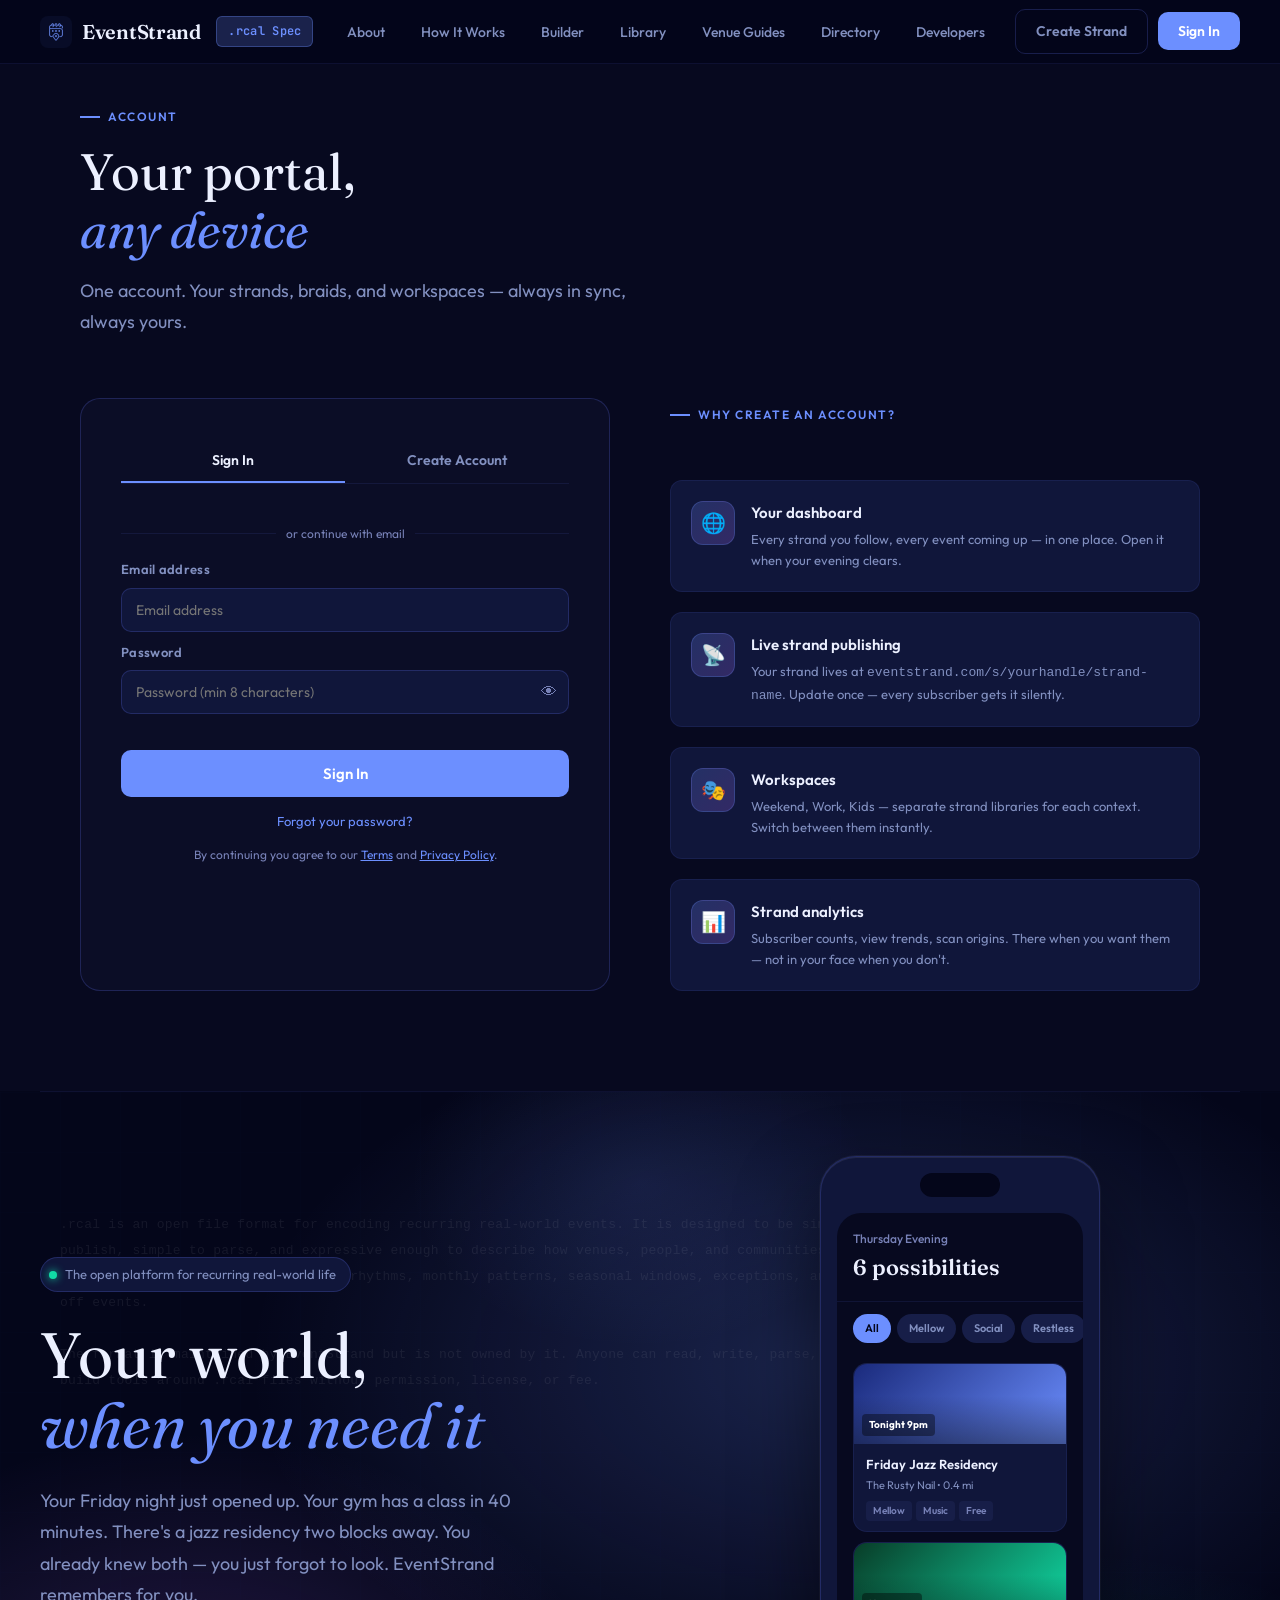
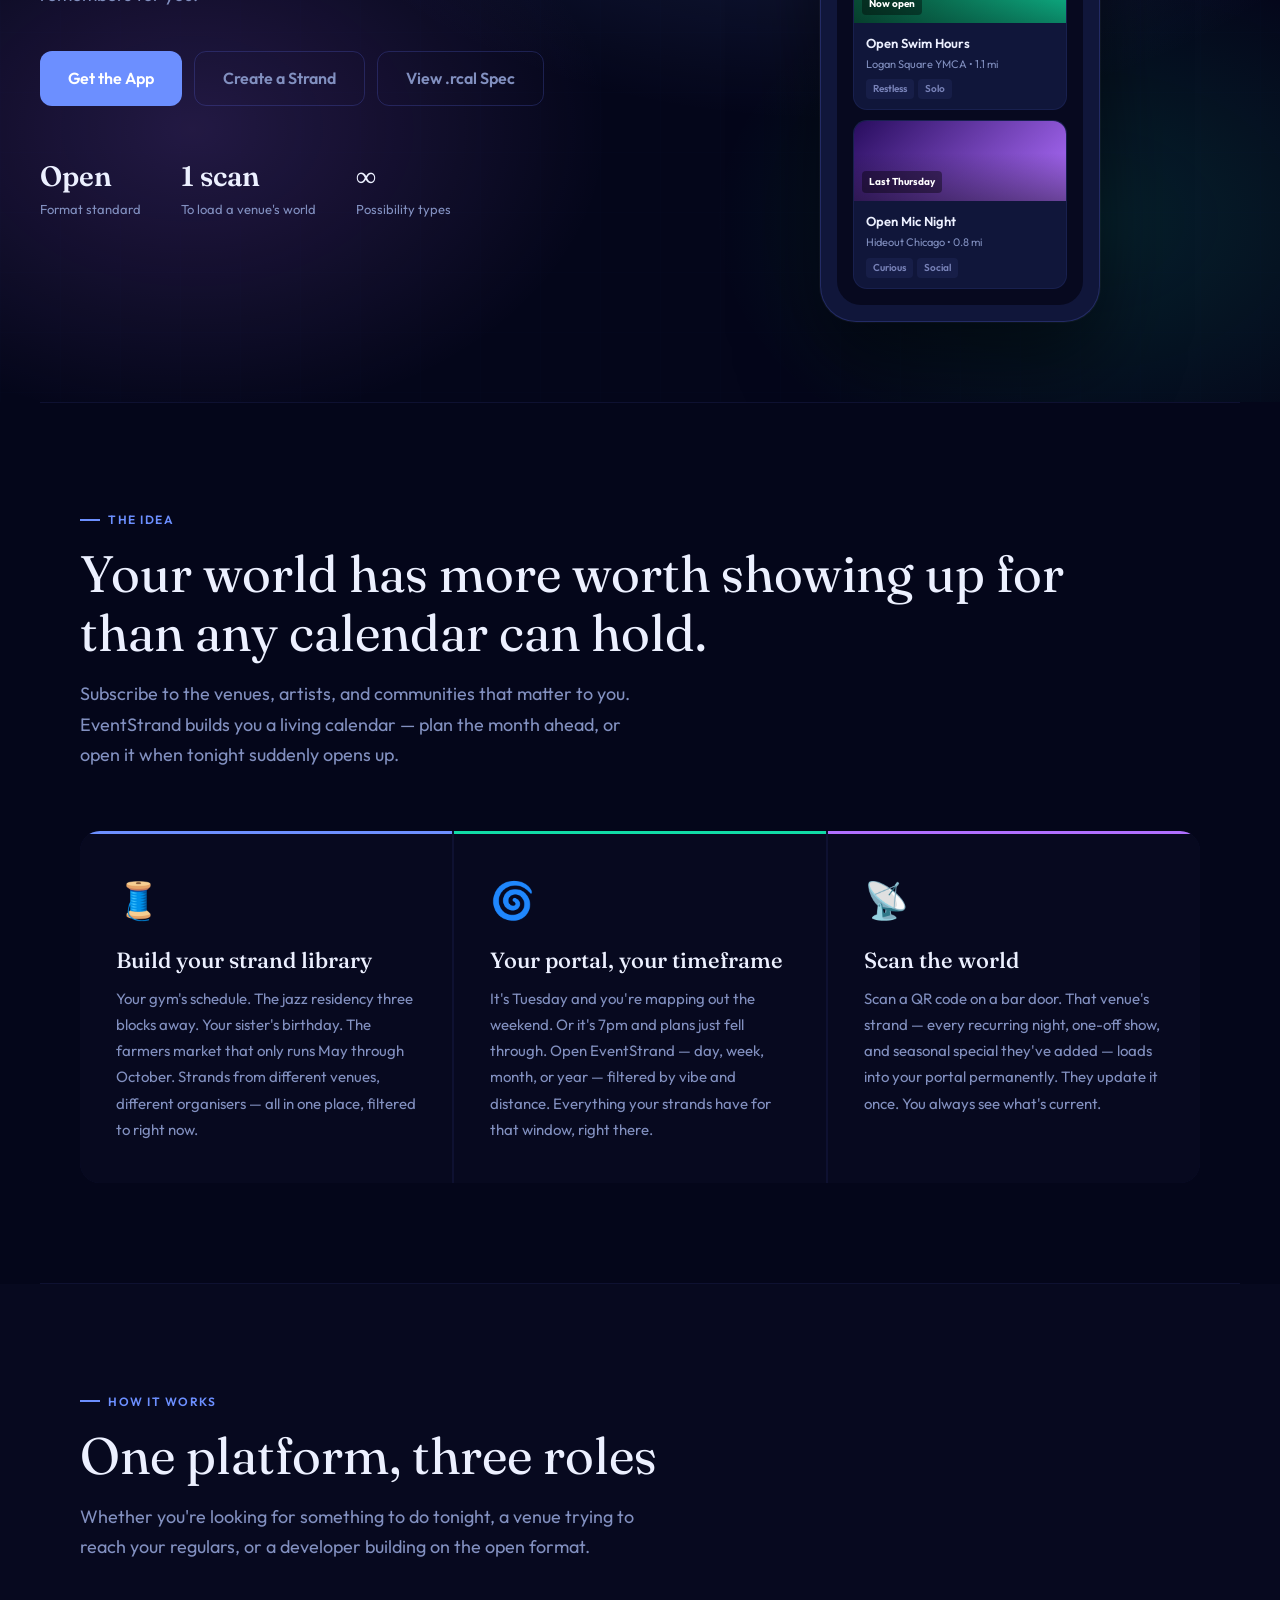
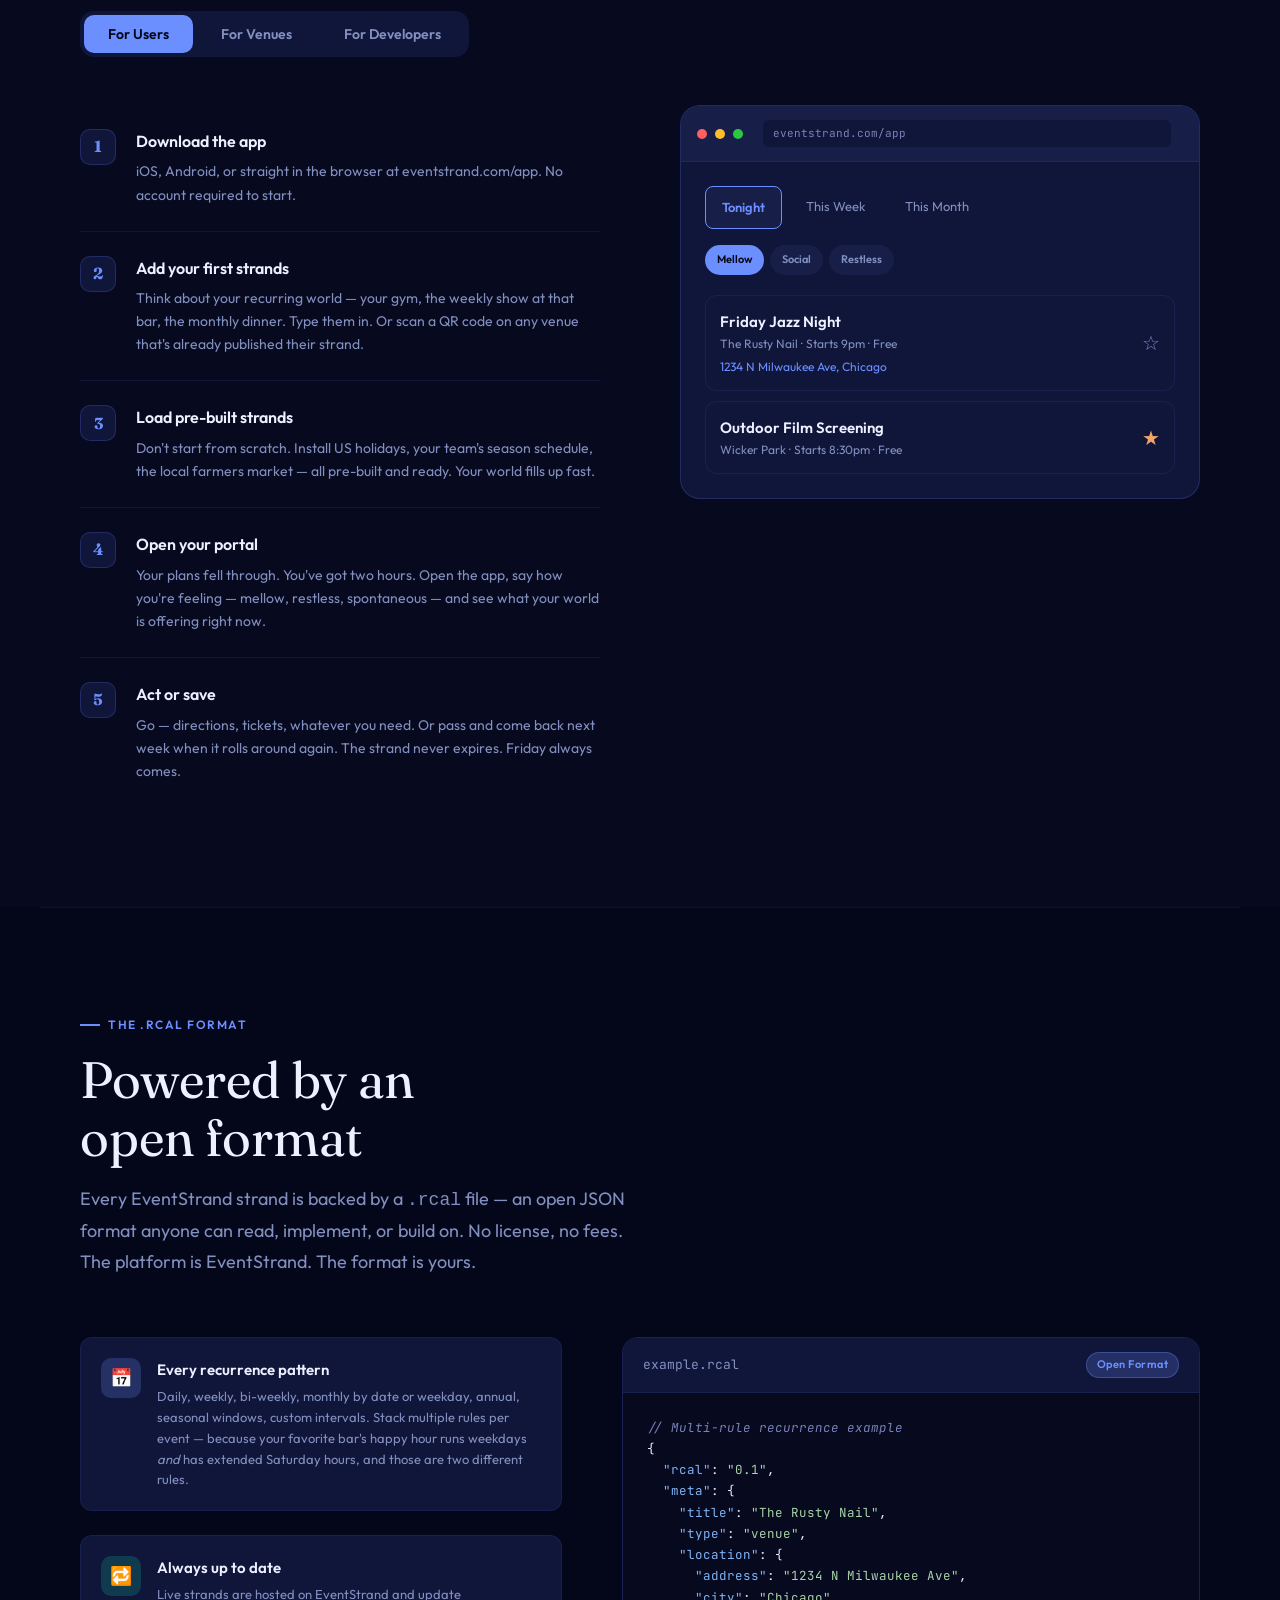
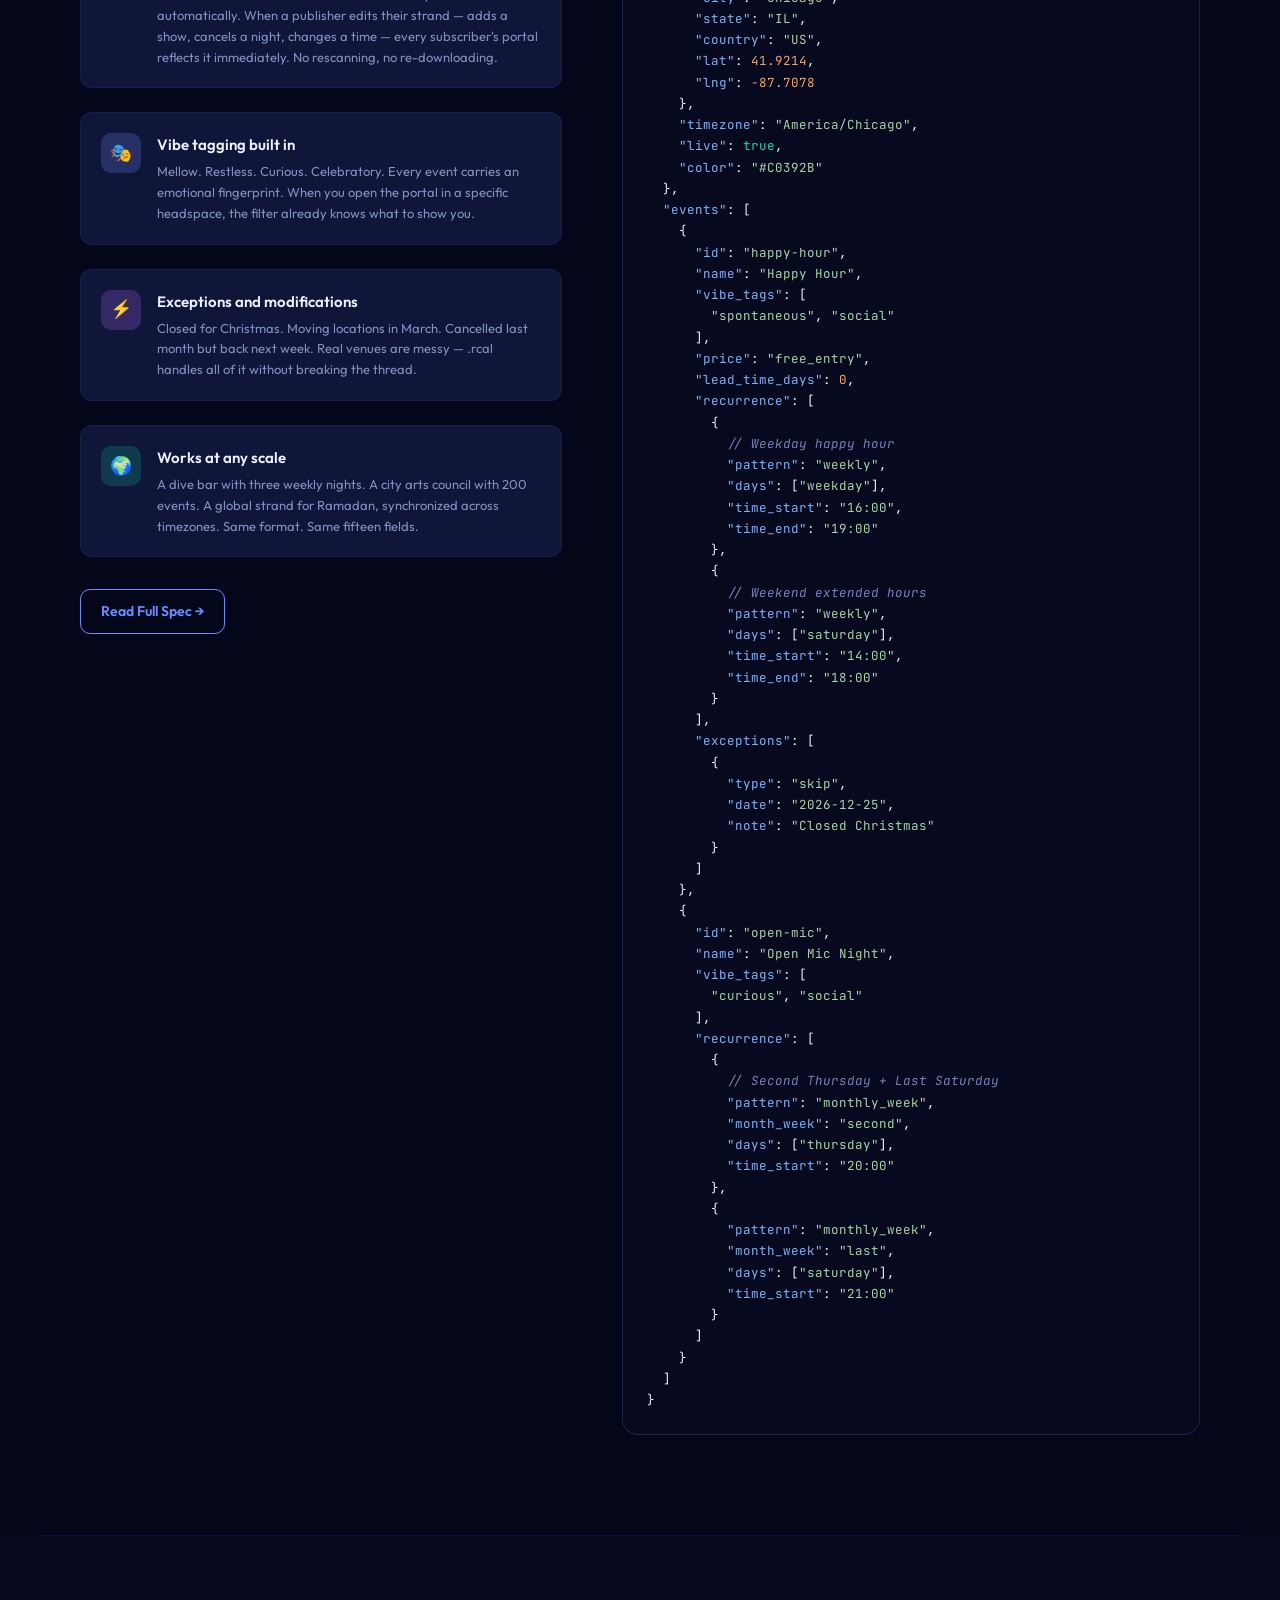
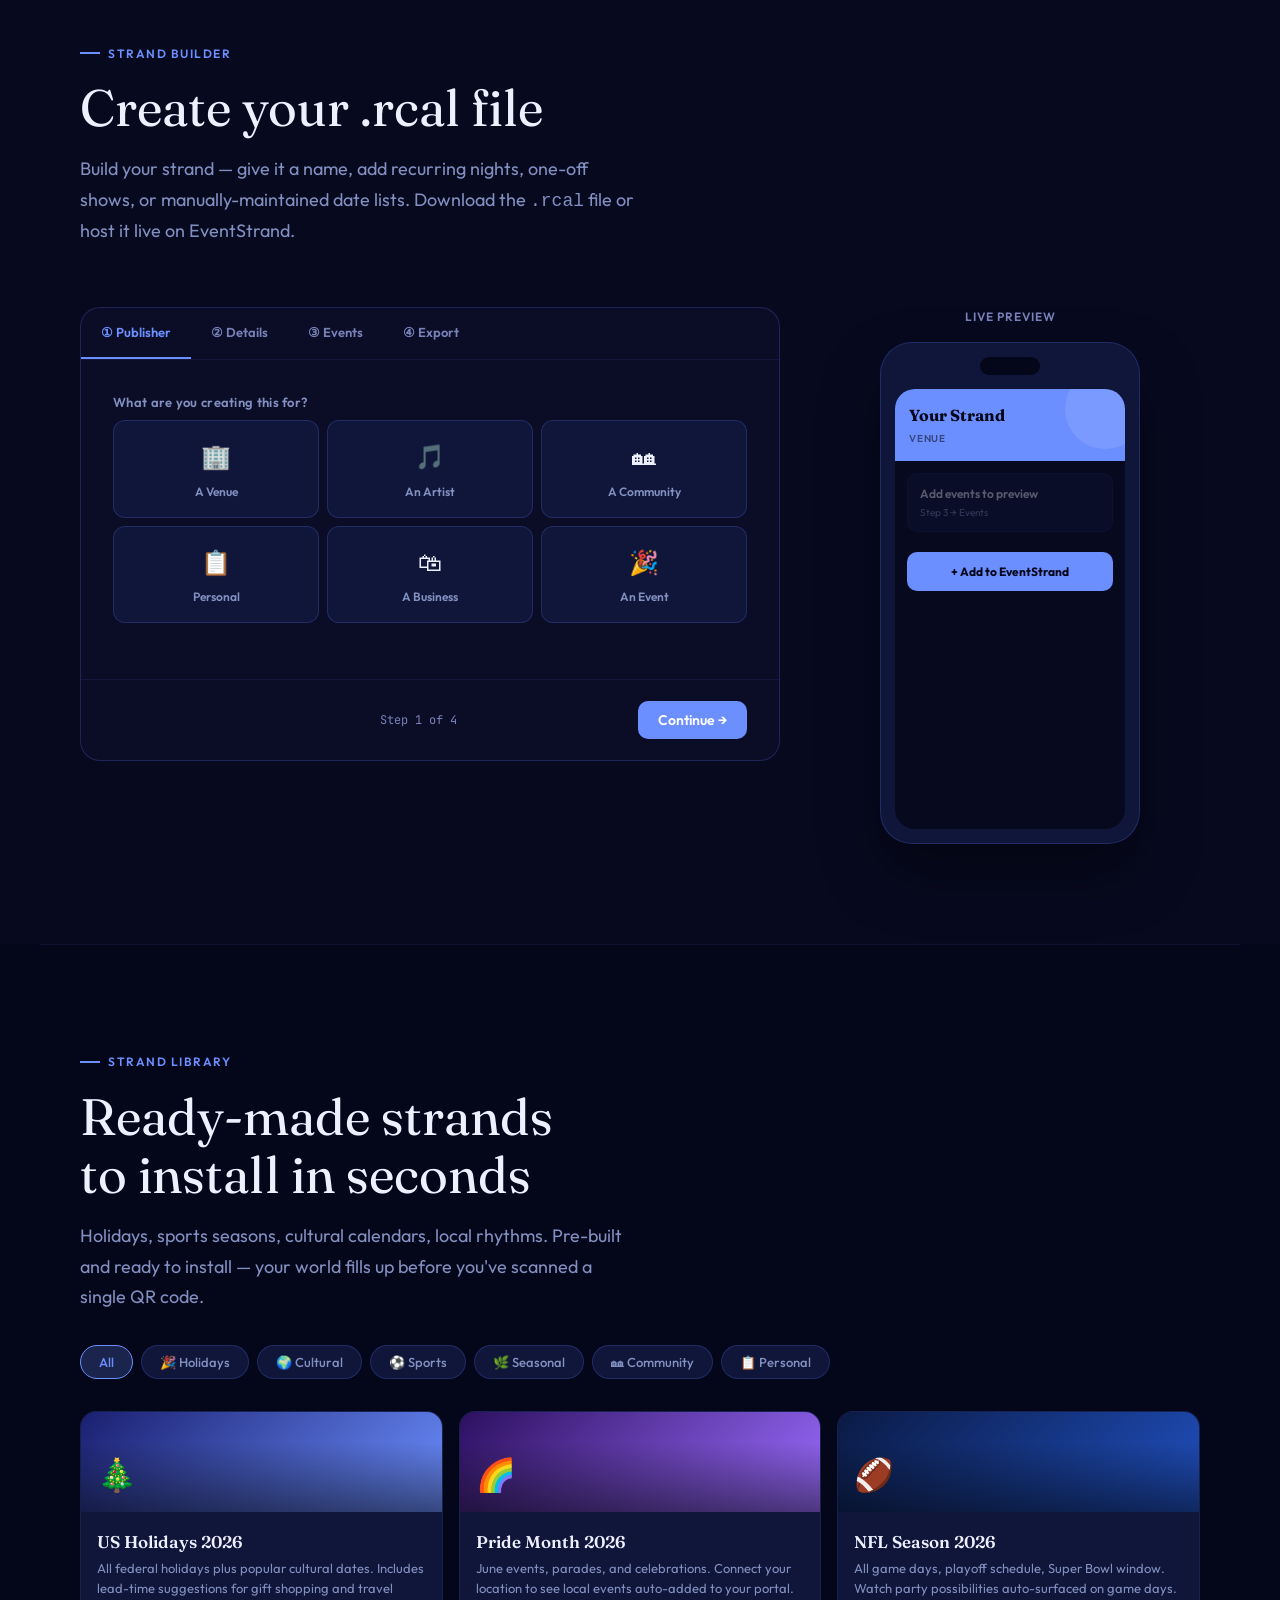
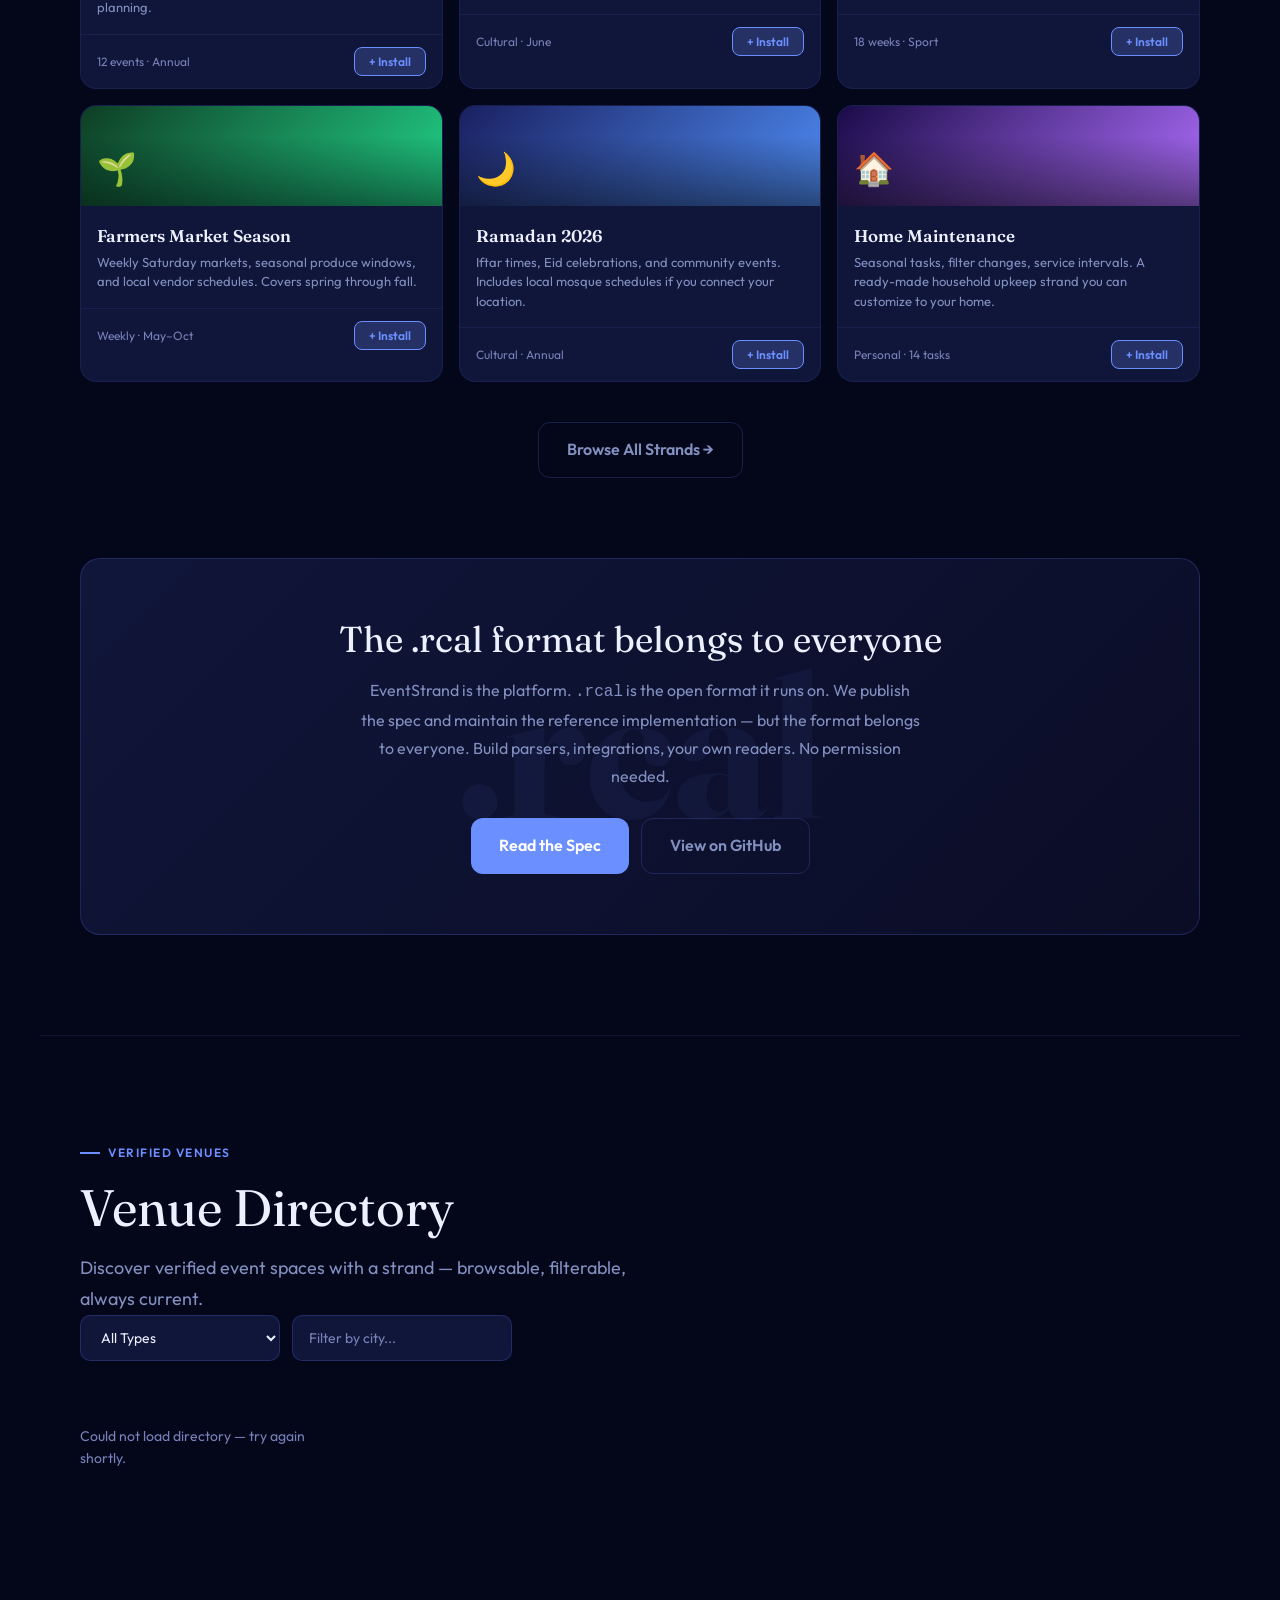
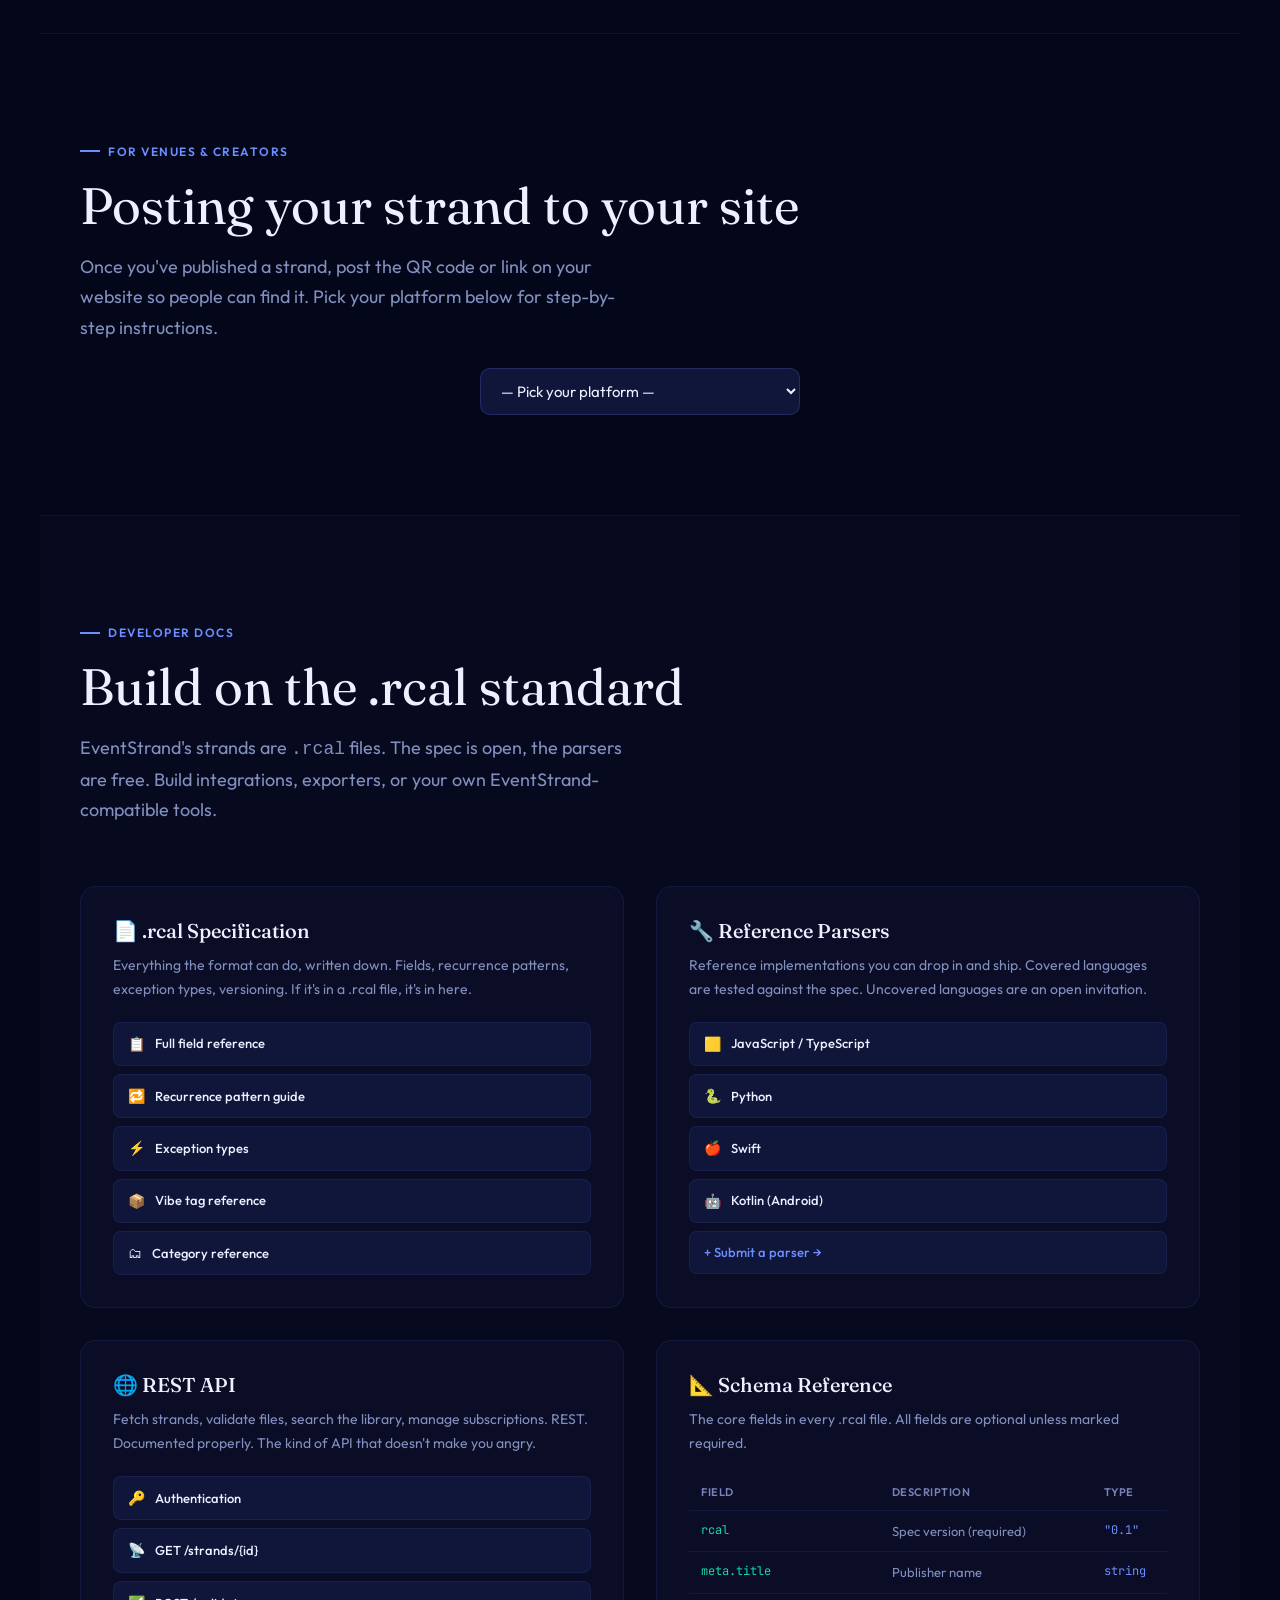
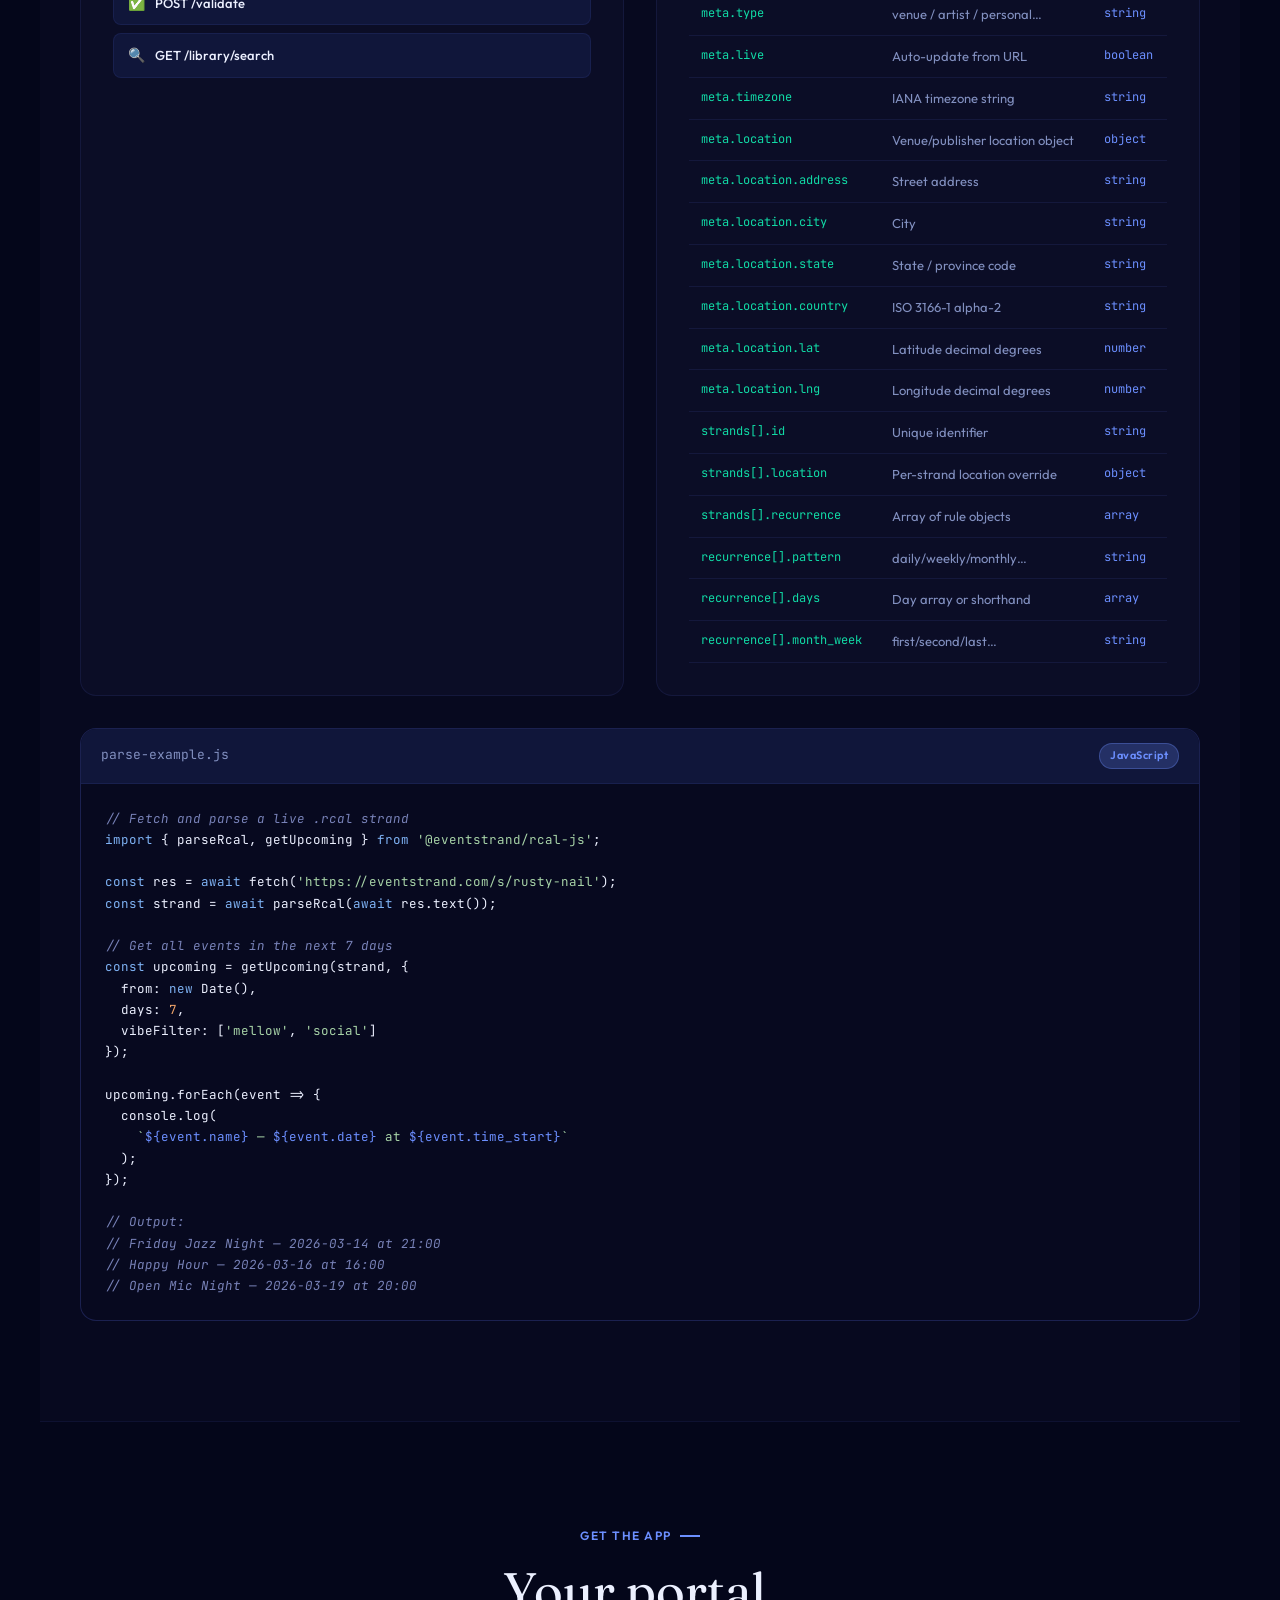
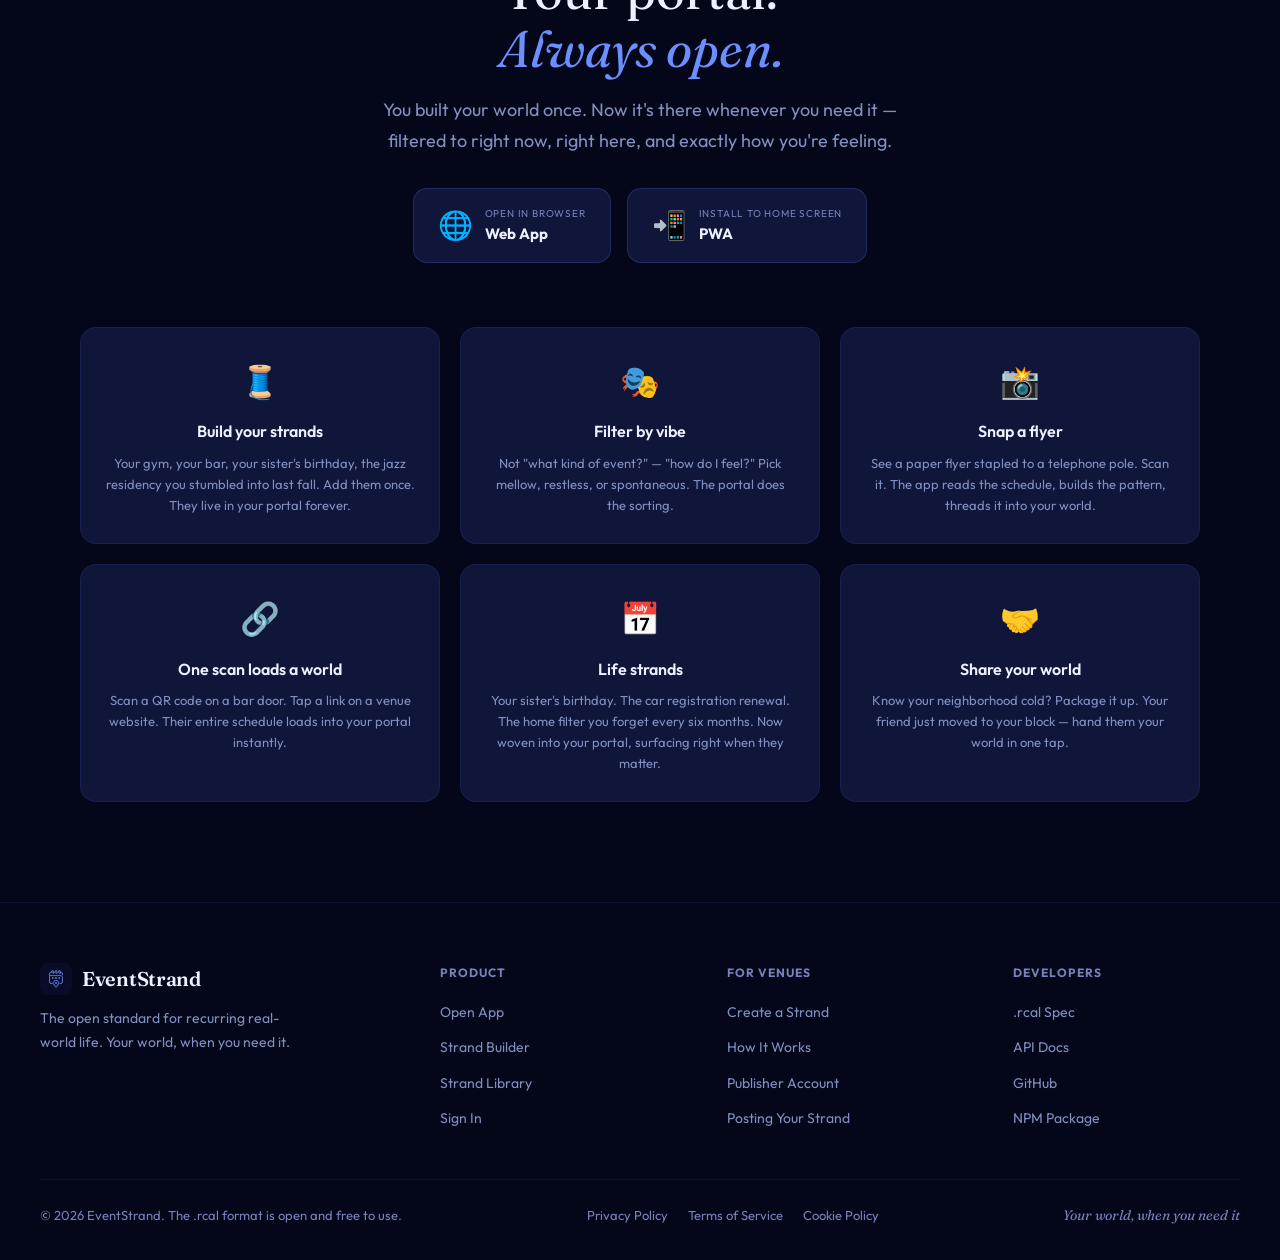
==== index.html @ a59597b0 "Add profile photo upload/remove, handle change rules UI, old-handle redirects - Account page: Change" ====
<!DOCTYPE html>
<html lang="en">
<head>
<meta charset="UTF-8">
<meta name="viewport" content="width=device-width, initial-scale=1.0">
<title>EventStrand — Your World, When You Need It</title>
<link rel="preconnect" href="https://fonts.googleapis.com">
<link rel="preconnect" href="https://fonts.gstatic.com" crossorigin>
<link href="https://fonts.googleapis.com/css2?family=Fraunces:ital,opsz,wght@0,9..144,300;0,9..144,400;0,9..144,600;0,9..144,700;1,9..144,300;1,9..144,400&family=Outfit:wght@300;400;500;600;700&family=JetBrains+Mono:wght@400;500&display=swap" rel="stylesheet">
<style>
:root {
  --bg: #04061a;
  --bg2: #07091f;
  --bg3: #0b0d26;
  --surface: #10163a;
  --surface2: #171e48;
  --border: rgba(100,120,255,0.10);
  --border2: rgba(100,120,255,0.22);
  --primary: #6C8FFF;
  --primary-dim: #4A6EE8;
  --primary-glow: rgba(108,143,255,0.22);
  --green: #11DBA6;
  --green-dim: #0DB88C;
  --green-glow: rgba(17,219,166,0.18);
  --text: #ECF0FF;
  --text-dim: #8290C0;
  --text-faint: #7882B8;
  --red: #ff5f7a;
  --violet: #B06FFF;
  --violet-glow: rgba(176,111,255,0.22);
  --radius: 12px;
  --radius-lg: 20px;
}

* { margin:0; padding:0; box-sizing:border-box; }
html { scroll-behavior: smooth; }
body { background: var(--bg); color: var(--text); font-family: 'Outfit', sans-serif; font-size: 16px; line-height: 1.6; overflow-x: hidden; }
::-webkit-scrollbar { width: 6px; }
::-webkit-scrollbar-track { background: var(--bg); }
::-webkit-scrollbar-thumb { background: var(--surface2); border-radius: 3px; }
.serif { font-family: 'Fraunces', serif; }
.mono { font-family: 'JetBrains Mono', monospace; }
h1,h2,h3 { font-family: 'Fraunces', serif; line-height: 1.15; }

nav { position: fixed; top: 0; left: 0; right: 0; z-index: 100; display: flex; align-items: center; justify-content: space-between; padding: 0 40px; height: 64px; background: rgba(4,6,26,0.90); backdrop-filter: blur(20px); border-bottom: 1px solid var(--border); }
.nav-logo { display: flex; align-items: center; gap: 10px; text-decoration: none; }
.nav-logo-mark { width: 32px; height: 32px; background: linear-gradient(135deg, var(--primary), var(--violet)); border-radius: 8px; display: flex; align-items: center; justify-content: center; font-family: 'Fraunces', serif; font-size: 18px; font-weight: 700; color: white; }
.nav-logo-text { font-family: 'Fraunces', serif; font-size: 20px; font-weight: 600; color: var(--text); letter-spacing: -0.3px; }
.nav-links { display: flex; align-items: center; gap: 8px; list-style: none; }
.nav-links a { color: var(--text-dim); text-decoration: none; font-size: 14px; font-weight: 500; padding: 6px 14px; border-radius: 8px; transition: all 0.2s; }
.nav-links a:hover { color: var(--text); background: var(--surface); }
.nav-links a.active { color: var(--primary); }
.nav-spec-pill { display: inline-flex; align-items: center; padding: 5px 11px; margin-right: 4px; border-radius: 6px; font-size: 12px; font-weight: 600; letter-spacing: 0.3px; color: var(--primary); background: var(--primary-glow); border: 1px solid rgba(108,143,255,0.32); text-decoration: none; transition: all 0.2s; flex-shrink: 0; font-family: 'JetBrains Mono', monospace; }
.nav-spec-pill:hover { background: var(--primary); color: #fff; border-color: var(--primary); }
@media (max-width: 760px) { .nav-spec-pill { display: none; } }
.nav-cta { display: flex; align-items: center; gap: 10px; }

.btn { display: inline-flex; align-items: center; gap: 8px; padding: 10px 20px; border-radius: 10px; font-family: 'Outfit', sans-serif; font-size: 14px; font-weight: 600; cursor: pointer; transition: all 0.2s; text-decoration: none; border: none; }
.btn-ghost { background: transparent; color: var(--text-dim); border: 1px solid var(--border2); }
.btn-ghost:hover { color: var(--text); border-color: var(--border2); background: var(--surface); }
.btn-primary { background: var(--primary); color: white; }
.btn-primary:hover { background: #8aaeff; transform: translateY(-1px); box-shadow: 0 8px 24px var(--primary-glow); }
.btn-green { background: var(--green); color: var(--bg); }
.btn-green:hover { background: #22f0bc; transform: translateY(-1px); box-shadow: 0 8px 24px var(--green-glow); }
.btn-outline-primary { background: transparent; color: var(--primary); border: 1.5px solid var(--primary); }
.btn-outline-primary:hover { background: var(--primary-glow); }
.btn-lg { padding: 14px 28px; font-size: 16px; border-radius: 12px; }
.btn-xl { padding: 18px 36px; font-size: 17px; border-radius: 14px; }

/* B-QA14: no element anywhere had a press/active state, and most buttons on
   this site are styled inline rather than via .btn, so a hover-only fix on
   .btn wouldn't reach them (inline style attributes can't declare :hover or
   :active at all). This is a plain element selector, so it still applies to
   every button through the cascade regardless of its inline styles. */
button, .btn, a.btn { transition: transform 0.12s ease, opacity 0.12s ease, box-shadow 0.12s ease; }
button:active, .btn:active, a.btn:active { transform: scale(0.96); opacity: 0.85; }

/* B-QA4: password show/hide toggle */
.pw-toggle-btn { position: absolute; right: 4px; top: 50%; transform: translateY(-50%); background: none; border: none; font-size: 16px; line-height: 1; padding: 8px; cursor: pointer; color: var(--text-faint); }
.pw-toggle-btn:hover { color: var(--text-dim); }

/* B-QA15: required-field marker */
.required-mark { color: var(--red, #ff6b6b); }

section { padding: 100px 40px; max-width: 1200px; margin: 0 auto; }
.section-full { max-width: 100%; padding: 100px 0; }
.section-inner { max-width: 1200px; margin: 0 auto; padding: 0 40px; }
.section-label { display: inline-flex; align-items: center; gap: 8px; font-size: 12px; font-weight: 600; letter-spacing: 1.5px; text-transform: uppercase; color: var(--primary); margin-bottom: 16px; }
.section-label::before { content: ''; width: 20px; height: 2px; background: var(--primary); display: block; }
.section-title { font-size: clamp(32px, 4vw, 52px); font-weight: 400; color: var(--text); margin-bottom: 16px; }
.section-sub { font-size: 18px; color: var(--text-dim); max-width: 560px; line-height: 1.7; }

#hero { min-height: 100vh; display: flex; align-items: center; padding: 120px 40px 80px; max-width: 100%; position: relative; overflow: hidden; }
.hero-bg { position: absolute; inset: 0; z-index: 0; background: radial-gradient(ellipse 70% 60% at 65% 30%, rgba(108,143,255,0.22) 0%, transparent 65%), radial-gradient(ellipse 50% 50% at 15% 70%, rgba(176,111,255,0.18) 0%, transparent 65%), radial-gradient(ellipse 45% 45% at 85% 80%, rgba(17,219,166,0.13) 0%, transparent 65%), radial-gradient(ellipse 30% 30% at 50% 10%, rgba(108,143,255,0.10) 0%, transparent 60%); }
.hero-grid { position: absolute; inset: 0; z-index: 0; opacity: 0.04; background-image: linear-gradient(var(--border2) 1px, transparent 1px), linear-gradient(90deg, var(--border2) 1px, transparent 1px); background-size: 60px 60px; }
.hero-inner { max-width: 1200px; margin: 0 auto; width: 100%; display: grid; grid-template-columns: 1fr 1fr; gap: 80px; align-items: center; position: relative; z-index: 1; }
.hero-eyebrow { display: inline-flex; align-items: center; gap: 8px; background: var(--surface); border: 1px solid var(--border2); border-radius: 100px; padding: 6px 14px 6px 8px; font-size: 13px; color: var(--text-dim); margin-bottom: 28px; }
.hero-eyebrow-dot { width: 8px; height: 8px; border-radius: 50%; background: var(--green); animation: pulse 2s ease-in-out infinite; box-shadow: 0 0 8px var(--green); }
@keyframes pulse { 0%,100% { opacity: 1; transform: scale(1); } 50% { opacity: 0.5; transform: scale(0.8); } }
.hero-title { font-size: clamp(42px, 5vw, 72px); font-weight: 400; line-height: 1.1; margin-bottom: 24px; }
.hero-title em { font-style: italic; color: var(--primary); }
.hero-desc { font-size: 18px; color: var(--text-dim); line-height: 1.75; margin-bottom: 40px; max-width: 480px; }
.hero-actions { display: flex; flex-wrap: wrap; gap: 12px; margin-bottom: 48px; }
.hero-stats { display: flex; gap: 40px; }
.hero-stat-num { font-family: 'Fraunces', serif; font-size: 28px; font-weight: 600; color: var(--text); }
.hero-stat-label { font-size: 13px; color: var(--text-dim); }

.phone-mockup { width: 280px; margin: 0 auto; background: var(--surface); border-radius: 36px; padding: 16px; border: 1px solid var(--border2); box-shadow: 0 40px 80px rgba(0,0,0,0.5), 0 0 0 1px rgba(255,255,255,0.05), inset 0 1px 0 rgba(255,255,255,0.08); position: relative; }
.phone-notch { width: 80px; height: 24px; background: var(--bg); border-radius: 12px; margin: 0 auto 16px; }
.phone-screen { background: var(--bg2); border-radius: 24px; overflow: hidden; min-height: 480px; }
.phone-header { padding: 16px; border-bottom: 1px solid var(--border); }
.phone-greeting { font-size: 12px; color: var(--text-faint); font-weight: 500; }
.phone-title { font-family: 'Fraunces', serif; font-size: 22px; font-weight: 600; color: var(--text); margin-top: 2px; }
.phone-vibe-row { display: flex; gap: 6px; padding: 12px 16px; overflow-x: auto; }
.vibe-chip { flex-shrink: 0; padding: 6px 12px; border-radius: 100px; font-size: 11px; font-weight: 600; background: var(--surface2); color: var(--text-dim); cursor: pointer; transition: all 0.2s; white-space: nowrap; }
.vibe-chip.active { background: var(--primary); color: var(--bg); }
.phone-cards { padding: 8px 16px 16px; display: flex; flex-direction: column; gap: 10px; }
.pcard { border-radius: 14px; overflow: hidden; background: var(--surface); border: 1px solid var(--border); position: relative; }
.pcard-img { height: 80px; background: linear-gradient(135deg, #1a2a7c, var(--primary)); display: flex; align-items: flex-end; padding: 8px; position: relative; overflow: hidden; }
.pcard-img::after { content: ''; position: absolute; inset: 0; background: linear-gradient(to bottom, transparent 40%, rgba(0,0,0,0.4)); }
.pcard-img2 { background: linear-gradient(135deg, #083d28, var(--green)); }
.pcard-img3 { background: linear-gradient(135deg, #280d5e, var(--violet)); }
.pcard-time { font-size: 10px; font-weight: 700; color: white; position: relative; z-index: 1; background: rgba(0,0,0,0.4); padding: 3px 7px; border-radius: 4px; }
.pcard-body { padding: 10px 12px; }
.pcard-name { font-size: 13px; font-weight: 600; color: var(--text); }
.pcard-venue { font-size: 11px; color: var(--text-dim); margin-top: 2px; }
.pcard-tags { display: flex; gap: 4px; margin-top: 6px; }
.pcard-tag { font-size: 10px; font-weight: 600; padding: 2px 7px; border-radius: 4px; background: var(--surface2); color: var(--text-faint); }

#concept { padding: 100px 40px; max-width: 1200px; margin: 0 auto; }
.concept-grid { display: grid; grid-template-columns: 1fr 1fr 1fr; gap: 2px; margin-top: 60px; background: var(--border); border-radius: 20px; overflow: hidden; }
.concept-card { background: var(--bg2); padding: 40px 36px; position: relative; transition: background 0.3s; }
.concept-card:hover { background: var(--bg3); }
.concept-card::before { content: ''; position: absolute; top: 0; left: 0; right: 0; height: 3px; }
.concept-card.c1::before { background: var(--primary); }
.concept-card.c2::before { background: var(--green); }
.concept-card.c3::before { background: var(--violet); }
.concept-icon { font-size: 36px; margin-bottom: 20px; display: block; }
.concept-card h3 { font-size: 22px; font-weight: 500; color: var(--text); margin-bottom: 12px; }
.concept-card p { font-size: 15px; color: var(--text-dim); line-height: 1.75; }

#how { background: var(--bg2); }
.tabs { display: flex; gap: 4px; background: var(--surface); border-radius: 14px; padding: 4px; margin: 48px 0 48px; width: fit-content; }
.tab { padding: 10px 24px; border-radius: 10px; font-size: 14px; font-weight: 600; cursor: pointer; color: var(--text-dim); transition: all 0.2s; border: none; background: none; font-family: 'Outfit', sans-serif; }
.tab.active { background: var(--primary); color: var(--bg); }
.tab-content { display: none; }
.tab-content.active { display: grid; grid-template-columns: 1fr 1fr; gap: 80px; align-items: start; }
.steps { display: flex; flex-direction: column; gap: 0; }
.step { display: flex; gap: 20px; padding: 24px 0; border-bottom: 1px solid var(--border); position: relative; }
.step:last-child { border-bottom: none; }
.step-num { width: 36px; height: 36px; flex-shrink: 0; border-radius: 10px; background: var(--surface); border: 1px solid var(--border2); display: flex; align-items: center; justify-content: center; font-family: 'Fraunces', serif; font-size: 16px; font-weight: 700; color: var(--primary); }
.step-text h4 { font-size: 16px; font-weight: 600; color: var(--text); margin-bottom: 6px; }
.step-text p { font-size: 14px; color: var(--text-dim); line-height: 1.65; }
.visual-demo { background: var(--surface); border-radius: 20px; border: 1px solid var(--border2); overflow: hidden; }
.demo-topbar { padding: 14px 16px; background: var(--surface2); border-bottom: 1px solid var(--border); display: flex; align-items: center; gap: 8px; }
.demo-dot { width: 10px; height: 10px; border-radius: 50%; }
.demo-dot.r { background: #ff5f5f; }
.demo-dot.y { background: #ffbd2e; }
.demo-dot.g { background: #28c840; }
.demo-url { flex: 1; margin: 0 12px; background: var(--surface); border-radius: 6px; padding: 5px 10px; font-size: 11px; color: var(--text-faint); font-family: 'JetBrains Mono', monospace; }
.demo-body { padding: 24px; }

#format { background: var(--bg); }
.format-split { display: grid; grid-template-columns: 1fr 1.2fr; gap: 60px; align-items: start; margin-top: 60px; }
.format-features { display: flex; flex-direction: column; gap: 24px; }
.format-feature { display: flex; gap: 16px; padding: 20px; background: var(--surface); border-radius: 12px; border: 1px solid var(--border); transition: border-color 0.2s; }
.format-feature:hover { border-color: var(--border2); }
.format-feature-icon { width: 40px; height: 40px; flex-shrink: 0; border-radius: 10px; display: flex; align-items: center; justify-content: center; font-size: 18px; }
.fi-amber { background: var(--primary-glow); }
.fi-green { background: var(--green-glow); }
.fi-purple { background: var(--violet-glow); }
.format-feature h4 { font-size: 15px; font-weight: 600; color: var(--text); margin-bottom: 4px; }
.format-feature p { font-size: 13px; color: var(--text-dim); line-height: 1.6; }
.code-block { background: var(--bg2); border-radius: 16px; border: 1px solid var(--border2); overflow: hidden; position: sticky; top: 80px; }
.code-topbar { padding: 14px 20px; background: var(--surface); border-bottom: 1px solid var(--border); display: flex; align-items: center; justify-content: space-between; }
.code-file { font-size: 13px; color: var(--text-dim); font-family: 'JetBrains Mono', monospace; }
.code-badge { font-size: 11px; font-weight: 600; padding: 3px 10px; border-radius: 20px; background: var(--primary-glow); color: var(--primary); letter-spacing: 0.5px; border: 1px solid rgba(108,143,255,0.32); }
pre { padding: 24px; font-family: 'JetBrains Mono', monospace; font-size: 12.5px; line-height: 1.7; overflow-x: auto; color: var(--text); }
.c-key { color: #7fb3f5; }
.c-str { color: #a8d4a8; }
.c-num { color: #f0a46a; }
.c-bool { color: var(--green); }
.c-comment { color: var(--text-faint); font-style: italic; }
.c-amber { color: var(--primary); }

#builder { background: var(--bg2); }
.builder-wrap { display: grid; grid-template-columns: 1fr 380px; gap: 40px; margin-top: 60px; align-items: start; }
.builder-form { background: var(--bg3); border-radius: 20px; border: 1px solid var(--border2); overflow: hidden; }
.builder-steps-nav { display: flex; border-bottom: 1px solid var(--border); overflow-x: auto; }
.bstep { flex-shrink: 0; padding: 14px 20px; font-size: 13px; font-weight: 600; color: var(--text-faint); cursor: pointer; border-bottom: 2px solid transparent; transition: all 0.2s; white-space: nowrap; }
.bstep.active { color: var(--primary); border-bottom-color: var(--primary); }
.bstep.done { color: var(--text-dim); }
.builder-panel { display: none; padding: 32px; }
.builder-panel.active { display: block; }
.field-group { margin-bottom: 24px; }
.field-label { font-size: 13px; font-weight: 600; color: var(--text-dim); letter-spacing: 0.3px; margin-bottom: 8px; display: block; }
.field-helper { font-size: 12px; color: var(--text-dim); margin-top: 6px; line-height: 1.5; }
.field-input { width: 100%; background: var(--surface); border: 1.5px solid var(--border2); border-radius: 10px; padding: 12px 16px; font-family: 'Outfit', sans-serif; font-size: 15px; color: var(--text); transition: border-color 0.2s; outline: none; }
.field-input:focus { border-color: var(--primary); }
.field-input::placeholder { color: var(--text-faint); }
textarea.field-input { resize: vertical; min-height: 80px; }
.type-grid { display: grid; grid-template-columns: repeat(3, 1fr); gap: 8px; }
.type-btn { background: var(--surface); border: 1.5px solid var(--border2); border-radius: 12px; padding: 16px 12px; text-align: center; cursor: pointer; transition: all 0.2s; font-family: 'Outfit', sans-serif; }
.type-btn:hover { border-color: var(--primary); background: var(--primary-glow); }
.type-btn.selected { border-color: var(--primary); background: var(--primary-glow); }
.type-btn-icon { font-size: 24px; margin-bottom: 6px; }
.type-btn-label { font-size: 12px; font-weight: 600; color: var(--text-dim); }
.type-btn.selected .type-btn-label { color: var(--primary); }
.vibe-grid { display: flex; flex-wrap: wrap; gap: 8px; }
.vibe-btn { padding: 8px 16px; border-radius: 100px; background: var(--surface); border: 1.5px solid var(--border2); font-size: 13px; font-weight: 500; color: var(--text-dim); cursor: pointer; transition: all 0.2s; font-family: 'Outfit', sans-serif; }
.vibe-btn:hover { border-color: var(--primary); color: var(--text); }
.vibe-btn.selected { background: var(--primary-glow); border-color: var(--primary); color: var(--primary); }
.recurrence-stack { display: flex; flex-direction: column; gap: 12px; }
.rule-card { background: var(--surface); border-radius: 12px; border: 1px solid var(--border2); overflow: hidden; }
.rule-card-header { padding: 14px 24px; background: var(--surface2); display: flex; align-items: center; justify-content: space-between; font-size: 15px; font-weight: 600; color: var(--text-dim); }
.rule-remove { background: none; border: none; color: var(--text-faint); cursor: pointer; font-size: 16px; padding: 0 4px; transition: color 0.2s; }
.rule-remove:hover { color: var(--red); }
.rule-card-body { padding: 20px 24px; }
.rule-row { display: flex; gap: 10px; flex-wrap: wrap; align-items: center; margin-bottom: 16px; }
.rule-row:last-child { margin-bottom: 0; }
.rule-label { font-size: 13px; color: var(--text-dim); font-weight: 500; white-space: nowrap; }
.rule-select { background: var(--bg); border: 1.5px solid var(--border2); border-radius: 8px; padding: 6px 12px; font-family: 'Outfit', sans-serif; font-size: 13px; color: var(--text); outline: none; cursor: pointer; transition: border-color 0.2s; }
.rule-select:focus { border-color: var(--primary); }
.days-selector { display: flex; gap: 8px; flex: 1; justify-content: space-between; }
.day-btn { width: 42px; height: 42px; border-radius: 10px; background: var(--surface2); border: 1.5px solid var(--border); font-size: 13px; font-weight: 700; color: var(--text-dim); cursor: pointer; transition: all 0.2s; font-family: 'Outfit', sans-serif; display: flex; align-items: center; justify-content: center; }
.day-btn:hover { border-color: var(--primary); }
.day-btn.selected { background: var(--primary-glow); border-color: var(--primary); color: var(--primary); }
.add-rule-btn { display: flex; align-items: center; gap: 8px; padding: 12px 16px; background: var(--surface); border: 1.5px dashed var(--border2); border-radius: 12px; color: var(--text-dim); font-size: 13px; font-weight: 600; cursor: pointer; width: 100%; transition: all 0.2s; font-family: 'Outfit', sans-serif; }
.add-rule-btn:hover { border-color: var(--primary); color: var(--primary); background: var(--primary-glow); }
.upcoming-preview { background: var(--bg); border-radius: 10px; padding: 12px; margin-top: 12px; }
.upcoming-label { font-size: 11px; font-weight: 600; letter-spacing: 0.8px; text-transform: uppercase; color: var(--text-faint); margin-bottom: 8px; }
.upcoming-item { display: flex; align-items: center; justify-content: space-between; padding: 6px 0; border-bottom: 1px solid var(--border); font-size: 12px; }
.upcoming-item:last-child { border-bottom: none; }
.upcoming-date { color: var(--text); font-weight: 500; }
.upcoming-time { color: var(--text-dim); font-family: 'JetBrains Mono', monospace; }
.upcoming-rule { color: var(--primary); font-size: 10px; }
.builder-nav-row { display: flex; justify-content: space-between; align-items: center; padding: 20px 32px; border-top: 1px solid var(--border); }
.step-indicator { font-size: 12px; color: var(--text-faint); font-family: 'JetBrains Mono', monospace; }

.builder-preview { position: sticky; top: 80px; }
.preview-label { font-size: 12px; font-weight: 600; letter-spacing: 1px; text-transform: uppercase; color: var(--text-faint); margin-bottom: 16px; text-align: center; }
.preview-phone { width: 260px; margin: 0 auto; background: var(--surface); border-radius: 32px; padding: 14px; border: 1px solid var(--border2); box-shadow: 0 30px 60px rgba(0,0,0,0.4); }
.preview-notch { width: 60px; height: 18px; background: var(--bg); border-radius: 9px; margin: 0 auto 14px; }
.preview-screen { background: var(--bg2); border-radius: 20px; overflow: hidden; min-height: 440px; }
.preview-strand-header { padding: 14px; background: var(--primary); position: relative; overflow: hidden; }
.preview-strand-header::after { content: ''; position: absolute; top: -20px; right: -20px; width: 80px; height: 80px; background: rgba(255,255,255,0.1); border-radius: 50%; }
.preview-strand-name { font-family: 'Fraunces', serif; font-size: 16px; font-weight: 700; color: var(--bg); position: relative; z-index: 1; }
.preview-strand-type { font-size: 10px; font-weight: 600; color: rgba(0,0,0,0.5); text-transform: uppercase; letter-spacing: 0.8px; position: relative; z-index: 1; margin-top: 2px; }
.preview-events { padding: 12px; display: flex; flex-direction: column; gap: 8px; }
.preview-event { background: var(--surface); border-radius: 10px; padding: 10px 12px; border: 1px solid var(--border); }
.preview-event-name { font-size: 12px; font-weight: 600; color: var(--text); }
.preview-event-time { font-size: 10px; color: var(--text-dim); margin-top: 2px; }
.preview-event-tags { display: flex; gap: 4px; margin-top: 5px; }
.preview-event-tag { font-size: 9px; font-weight: 600; padding: 2px 6px; border-radius: 3px; background: var(--surface2); color: var(--text-faint); }
.preview-install { margin: 8px 12px 12px; background: var(--primary); border-radius: 10px; padding: 10px; text-align: center; font-size: 12px; font-weight: 700; color: var(--bg); cursor: pointer; }

#library { background: var(--bg); }
.library-filters { display: flex; gap: 8px; flex-wrap: wrap; margin: 32px 0; }
.filter-chip { padding: 8px 18px; border-radius: 100px; background: var(--surface); border: 1px solid var(--border2); font-size: 13px; font-weight: 500; color: var(--text-dim); cursor: pointer; transition: all 0.2s; font-family: 'Outfit', sans-serif; }
.filter-chip:hover { color: var(--text); }
.filter-chip.active { background: var(--primary-glow); border-color: var(--primary); color: var(--primary); }
.strand-grid { display: grid; grid-template-columns: repeat(auto-fill, minmax(280px, 1fr)); gap: 16px; }
.strand-card { background: var(--surface); border-radius: 16px; border: 1px solid var(--border); overflow: hidden; transition: all 0.25s; cursor: pointer; }
.strand-card:hover { border-color: var(--border2); transform: translateY(-3px); box-shadow: 0 16px 40px rgba(0,0,0,0.3); }
.strand-card-img { height: 100px; position: relative; display: flex; align-items: flex-end; padding: 12px; }
.strand-card-img::after { content: ''; position: absolute; inset: 0; background: linear-gradient(to bottom, transparent 30%, rgba(0,0,0,0.5)); }
.strand-card-body { padding: 16px; }
.strand-card-name { font-family: 'Fraunces', serif; font-size: 17px; font-weight: 600; color: var(--text); }
.strand-card-desc { font-size: 13px; color: var(--text-dim); margin-top: 4px; line-height: 1.5; }
.strand-card-footer { padding: 12px 16px; border-top: 1px solid var(--border); display: flex; align-items: center; justify-content: space-between; }
.strand-card-meta { font-size: 12px; color: var(--text-faint); }
.strand-install-btn { padding: 6px 14px; border-radius: 8px; background: var(--primary-glow); border: 1px solid var(--primary); color: var(--primary); font-size: 12px; font-weight: 600; cursor: pointer; transition: all 0.2s; font-family: 'Outfit', sans-serif; }
.strand-install-btn:hover { background: var(--primary); color: var(--bg); }

/* ── Public strand/braid view ── */
.pub-strand-title { font-family: 'Fraunces', serif; font-size: 26px; font-weight: 600; color: var(--text); margin-bottom: 4px; }
.pub-strand-venue { font-size: 14px; color: var(--text-dim); margin-bottom: 8px; }
.pub-strand-meta  { display: flex; gap: 12px; align-items: center; font-size: 13px; color: var(--text-faint); margin-bottom: 16px; }
.pub-strand-type-badge { display: inline-block; font-size: 11px; font-weight: 700; letter-spacing: 1px; text-transform: uppercase; color: var(--primary); background: var(--primary-glow); border: 1px solid var(--primary); border-radius: 6px; padding: 3px 8px; margin-bottom: 10px; }
.pub-subscribe-row { display: flex; gap: 10px; align-items: center; flex-wrap: wrap; }
.pub-event-row { padding: 14px 0; border-bottom: 1px solid var(--border); }
.pub-event-row:last-child { border-bottom: none; }
.pub-event-name { font-size: 15px; font-weight: 600; color: var(--text); display: flex; align-items: center; gap: 8px; }
.pub-event-time { font-size: 13px; color: var(--text-dim); margin-top: 3px; }
.pub-event-note { font-size: 12px; color: var(--text-faint); margin-top: 3px; font-style: italic; }
.pub-event-vibes { display: flex; gap: 6px; flex-wrap: wrap; margin-top: 6px; }
.pub-vibe-tag { font-size: 11px; padding: 2px 8px; border-radius: 20px; background: var(--surface); border: 1px solid var(--border2); color: var(--text-dim); }
.pub-event-cancelled .pub-event-name { text-decoration: line-through; opacity: 0.6; }
.cancelled-badge { font-size: 10px; font-weight: 700; text-transform: uppercase; letter-spacing: 0.5px; background: rgba(255,80,80,0.12); color: #ff5050; border-radius: 4px; padding: 2px 6px; text-decoration: none; }
/* Past dates toggle section */
.pub-past-section { margin-top: 28px; border-top: 1px solid var(--border); padding-top: 20px; }
.pub-past-toggle { background: none; border: none; color: var(--text-dim); font-size: 13px; font-weight: 600; cursor: pointer; padding: 0; font-family: 'Outfit', sans-serif; letter-spacing: 0.3px; }
.pub-past-toggle:hover { color: var(--text); }
.pub-past-list { margin-top: 12px; }

#developer { background: var(--bg2); }
.dev-grid { display: grid; grid-template-columns: 1fr 1fr; gap: 32px; margin-top: 60px; }
.dev-card { background: var(--bg3); border-radius: 16px; border: 1px solid var(--border); padding: 32px; transition: border-color 0.2s; }
.dev-card:hover { border-color: var(--border2); }
.dev-card h3 { font-size: 20px; font-weight: 500; color: var(--text); margin-bottom: 12px; }
.dev-card p { font-size: 14px; color: var(--text-dim); line-height: 1.7; margin-bottom: 20px; }
.dev-links { display: flex; flex-direction: column; gap: 8px; }
.dev-link { display: flex; align-items: center; gap: 10px; padding: 10px 14px; background: var(--surface); border-radius: 8px; text-decoration: none; color: var(--text); font-size: 13px; font-weight: 500; transition: all 0.2s; border: 1px solid var(--border); }
.dev-link:hover { border-color: var(--green); color: var(--green); }
.dev-link-icon { font-size: 14px; }
.spec-table { width: 100%; border-collapse: collapse; margin-top: 16px; font-size: 13px; }
.spec-table th { text-align: left; padding: 8px 12px; color: var(--text-faint); font-weight: 600; letter-spacing: 0.5px; font-size: 11px; text-transform: uppercase; border-bottom: 1px solid var(--border); }
.spec-table td { padding: 10px 12px; border-bottom: 1px solid var(--border); vertical-align: top; }
.spec-table td:first-child { font-family: 'JetBrains Mono', monospace; color: var(--green); font-size: 12px; }
.spec-table td:nth-child(2) { color: var(--text-dim); }
.spec-table td:nth-child(3) { color: var(--primary); font-family: 'JetBrains Mono', monospace; font-size: 12px; }

#download { background: var(--bg); }
.download-hero { text-align: center; max-width: 640px; margin: 0 auto 64px; }
.download-hero .section-label { justify-content: center; }
.download-hero .section-label::before { display: none; }
.download-hero .section-label::after { content: ''; width: 20px; height: 2px; background: var(--primary); display: block; }
.app-badges { display: flex; justify-content: center; gap: 16px; margin-top: 32px; flex-wrap: wrap; }
.app-badge { display: flex; align-items: center; gap: 12px; background: var(--surface); border: 1px solid var(--border2); border-radius: 14px; padding: 14px 24px; text-decoration: none; transition: all 0.2s; }
.app-badge:hover { border-color: var(--primary); background: var(--primary-glow); transform: translateY(-2px); }
.app-badge-icon { font-size: 28px; }
.app-badge-text { text-align: left; }
.app-badge-sub { font-size: 10px; color: var(--text-faint); text-transform: uppercase; letter-spacing: 0.8px; }
.app-badge-name { font-size: 15px; font-weight: 700; color: var(--text); }
.user-features { display: grid; grid-template-columns: repeat(3, 1fr); gap: 20px; margin-top: 40px; }
.user-feature { background: var(--surface); border-radius: 16px; padding: 28px 24px; border: 1px solid var(--border); text-align: center; transition: all 0.2s; }
.user-feature:hover { border-color: var(--border2); transform: translateY(-2px); }
.user-feature-icon { font-size: 32px; margin-bottom: 12px; }
.user-feature h4 { font-size: 16px; font-weight: 600; color: var(--text); margin-bottom: 8px; }
.user-feature p { font-size: 13px; color: var(--text-dim); line-height: 1.6; }

.qr-text h3 { font-size: 26px; font-weight: 400; margin-bottom: 12px; }
.qr-text p { font-size: 15px; color: var(--text-dim); line-height: 1.7; max-width: 480px; }

#account { background: var(--bg2); }
.account-split { display: grid; grid-template-columns: 1fr 1fr; gap: 60px; margin-top: 60px; }
.login-box { background: var(--bg3); border-radius: 20px; border: 1px solid var(--border2); padding: 40px; }
.login-box h3 { font-size: 24px; font-weight: 400; margin-bottom: 8px; }
.login-box .sub { font-size: 14px; color: var(--text-dim); margin-bottom: 28px; }
.login-methods { display: flex; flex-direction: column; gap: 10px; margin-bottom: 20px; }
.login-method-btn { display: flex; align-items: center; gap: 12px; padding: 14px 16px; background: var(--surface); border: 1.5px solid var(--border2); border-radius: 12px; font-size: 14px; font-weight: 500; color: var(--text); cursor: pointer; transition: all 0.2s; font-family: 'Outfit', sans-serif; }
.login-method-btn:hover { border-color: var(--primary); background: var(--primary-glow); }
.login-divider { display: flex; align-items: center; gap: 12px; color: var(--text-faint); font-size: 12px; margin: 16px 0; }
.login-divider::before, .login-divider::after { content: ''; flex: 1; height: 1px; background: var(--border); }
.account-perks { display: flex; flex-direction: column; gap: 20px; padding-top: 20px; }
.perk { display: flex; gap: 16px; padding: 20px; background: var(--surface); border-radius: 12px; border: 1px solid var(--border); }
.perk-icon { width: 44px; height: 44px; flex-shrink: 0; border-radius: 12px; background: linear-gradient(135deg, var(--primary-glow), var(--violet-glow)); border: 1px solid rgba(108,143,255,0.24); display: flex; align-items: center; justify-content: center; font-size: 20px; }
.perk h4 { font-size: 15px; font-weight: 600; color: var(--text); margin-bottom: 4px; }
.perk p { font-size: 13px; color: var(--text-dim); line-height: 1.6; }

.open-banner { background: linear-gradient(135deg, var(--surface) 0%, var(--bg3) 100%); border: 1px solid var(--border2); border-radius: 20px; padding: 60px; text-align: center; position: relative; overflow: hidden; margin-top: 80px; }
.open-banner::before { content: '.rcal'; position: absolute; font-family: 'Fraunces', serif; font-size: 200px; font-weight: 700; color: rgba(108,143,255,0.06); top: 50%; left: 50%; transform: translate(-50%,-50%); white-space: nowrap; pointer-events: none; }
.open-banner h2 { font-size: 36px; font-weight: 400; margin-bottom: 16px; position: relative; z-index: 1; }
.open-banner p { font-size: 16px; color: var(--text-dim); max-width: 560px; margin: 0 auto 28px; line-height: 1.75; position: relative; z-index: 1; }
.open-banner .actions { display: flex; justify-content: center; gap: 12px; flex-wrap: wrap; position: relative; z-index: 1; }

footer { background: var(--bg); border-top: 1px solid var(--border); padding: 60px 40px 40px; }
.footer-inner { max-width: 1200px; margin: 0 auto; }
.footer-top { display: grid; grid-template-columns: 1.5fr 1fr 1fr 1fr; gap: 60px; margin-bottom: 48px; }
.footer-brand p { font-size: 14px; color: var(--text-dim); line-height: 1.7; margin-top: 12px; max-width: 260px; }
.footer-col h4 { font-size: 12px; font-weight: 700; letter-spacing: 1px; text-transform: uppercase; color: var(--text-faint); margin-bottom: 16px; }
.footer-col ul { list-style: none; display: flex; flex-direction: column; gap: 10px; }
.footer-col ul a { font-size: 14px; color: var(--text-dim); text-decoration: none; transition: color 0.2s; }
.footer-col ul a:hover { color: var(--primary); }
.footer-bottom { display: flex; align-items: center; justify-content: space-between; padding-top: 24px; border-top: 1px solid var(--border); }
.footer-copy { font-size: 13px; color: var(--text-faint); }
.footer-tagline { font-family: 'Fraunces', serif; font-style: italic; font-size: 14px; color: var(--text-faint); }

.toast { position: fixed; bottom: 32px; right: 32px; z-index: 999; background: var(--surface); border: 1px solid var(--border2); border-radius: 14px; padding: 16px 20px; display: flex; align-items: center; gap: 12px; font-size: 14px; color: var(--text); box-shadow: 0 20px 40px rgba(0,0,0,0.4); transform: translateY(80px); opacity: 0; transition: all 0.35s cubic-bezier(0.34, 1.56, 0.64, 1); pointer-events: none; }
.toast.show { transform: translateY(0); opacity: 1; }
.toast-icon { font-size: 20px; }

@keyframes fadeUp { from { opacity: 0; transform: translateY(24px); } to { opacity: 1; transform: translateY(0); } }
.fade-up { opacity: 0; animation: fadeUp 0.7s ease forwards; }
.fade-up-1 { animation-delay: 0.1s; }
.fade-up-2 { animation-delay: 0.25s; }
.fade-up-3 { animation-delay: 0.4s; }
.fade-up-4 { animation-delay: 0.55s; }

.divider { height: 1px; background: var(--border); max-width: 1200px; margin: 0 auto; }

/* ── DIRECTORY ── */
.directory-grid { display: grid; grid-template-columns: repeat(auto-fill, minmax(260px, 1fr)); gap: 1.25rem; }
.dir-card { background: var(--surface); border: 1.5px solid var(--border2); border-radius: 14px; overflow: hidden; cursor: pointer; transition: transform 0.18s, box-shadow 0.18s, border-color 0.18s; }
.dir-card:hover { transform: translateY(-3px); box-shadow: 0 8px 28px rgba(0,0,0,0.18); border-color: rgba(108,143,255,0.4); }
.dir-card-header { height: 100px; }
.dir-card-body { padding: 14px 16px; }
.dir-card-title { font-weight: 700; font-size: 15px; color: var(--text); margin-bottom: 4px; white-space: nowrap; overflow: hidden; text-overflow: ellipsis; }
.dir-card-meta { font-size: 12px; color: var(--text-dim); margin-bottom: 2px; white-space: nowrap; overflow: hidden; text-overflow: ellipsis; }
.dir-card-desc { font-size: 12px; color: var(--text-faint); margin-top: 6px; display: -webkit-box; -webkit-line-clamp: 2; -webkit-box-orient: vertical; overflow: hidden; }
.dir-card-badge { display: inline-flex; align-items: center; gap: 4px; background: rgba(46,125,50,0.15); color: #4caf50; font-size: 11px; font-weight: 700; padding: 2px 9px; border-radius: 99px; margin-top: 8px; }
.dir-page-btn { padding: 6px 14px; border-radius: 8px; border: 1.5px solid var(--border2); background: var(--surface); color: var(--text-dim); font-size: 13px; font-family: 'Outfit', sans-serif; cursor: pointer; transition: all 0.15s; }
.dir-page-btn:hover, .dir-page-btn.active { background: var(--primary); border-color: var(--primary); color: #fff; }


.events-list-header { display:flex; align-items:center; justify-content:space-between; margin-bottom:16px; }
.events-count { font-size:13px; color:var(--text-faint); font-family:'JetBrains Mono',monospace; }
.add-event-btn { display:flex; align-items:center; gap:8px; padding:10px 18px; background:var(--primary-glow); border:1.5px dashed var(--primary); border-radius:10px; color:var(--primary); font-size:13px; font-weight:700; cursor:pointer; transition:all 0.2s; font-family:'Outfit',sans-serif; }
.add-event-btn:hover { background:var(--primary); color:white; border-style:solid; }
.events-empty { text-align:center; padding:40px 20px; color:var(--text-faint); font-size:14px; }
.events-empty-icon { font-size:36px; margin-bottom:12px; }

.event-card { background:var(--surface); border:1.5px solid var(--border2); border-radius:14px; overflow:hidden; margin-bottom:12px; transition:border-color 0.2s; }
.event-card:focus-within { border-color:rgba(108,143,255,0.4); }
.ecard-header { display:flex; align-items:center; gap:8px; padding:12px 16px; background:var(--surface2); border-bottom:1px solid var(--border); }
.ecard-name-input { flex:1; background:transparent; border:none; outline:none; font-family:'Fraunces',serif; font-size:16px; font-weight:600; color:var(--text); }
.ecard-name-input::placeholder { color:var(--text-faint); font-weight:400; }
.ecard-badge { font-size:10px; font-weight:700; padding:3px 9px; border-radius:20px; letter-spacing:0.5px; text-transform:uppercase; white-space:nowrap; flex-shrink:0; }
.badge-recurring { background:var(--primary-glow); color:var(--primary); border:1px solid rgba(108,143,255,0.35); }
.badge-oneoff { background:var(--violet-glow); color:var(--violet); border:1px solid rgba(176,111,255,0.35); }
.ecard-collapse { background:none; border:none; color:var(--text-faint); cursor:pointer; font-size:14px; padding:4px; border-radius:6px; transition:all 0.2s; line-height:1; }
.ecard-collapse:hover { color:var(--text); background:var(--surface); }
.ecard-remove { background:none; border:none; color:var(--text-faint); cursor:pointer; font-size:14px; padding:4px; border-radius:6px; transition:all 0.2s; line-height:1; }
.ecard-remove:hover { color:var(--red); background:rgba(255,95,122,0.1); }
.ecard-body { padding:20px; display:flex; flex-direction:column; gap:20px; }
.ecard-body.collapsed { display:none; }
.ecard-section-label { font-size:11px; font-weight:700; letter-spacing:1px; text-transform:uppercase; color:var(--text-faint); margin-bottom:10px; }

.cat-grid { display:grid; grid-template-columns:repeat(4,1fr); gap:6px; }
.cat-btn { background:var(--surface2); border:1.5px solid var(--border); border-radius:9px; padding:8px 6px; display:flex; flex-direction:column; align-items:center; gap:3px; cursor:pointer; transition:all 0.15s; font-family:'Outfit',sans-serif; }
.cat-btn:hover { border-color:var(--border2); background:var(--surface); }
.cat-btn.selected { border-color:var(--primary); background:var(--primary-glow); }
.cat-btn span:first-child { font-size:18px; }
.cat-btn span:last-child { font-size:10px; font-weight:600; color:var(--text-dim); }
.cat-btn.selected span:last-child { color:var(--primary); }

.etype-toggle { display:flex; gap:6px; }
.etype-btn { flex:1; padding:10px; border-radius:10px; background:var(--surface2); border:1.5px solid var(--border2); font-size:13px; font-weight:600; color:var(--text-dim); cursor:pointer; transition:all 0.2s; font-family:'Outfit',sans-serif; }
.etype-btn:hover { border-color:var(--border2); color:var(--text); background:var(--surface); }
.etype-btn.active { background:var(--primary); border-color:var(--primary); color:white; }
.etype-btn.active-oneoff { background:var(--violet); border-color:var(--violet); color:white; }

.evibe-grid { display:flex; flex-wrap:wrap; gap:6px; }
.evibe-btn { padding:5px 12px; border-radius:100px; background:var(--surface2); border:1.5px solid var(--border); font-size:12px; font-weight:600; color:var(--text-dim); cursor:pointer; transition:all 0.15s; font-family:'Outfit',sans-serif; }
.evibe-btn:hover { border-color:var(--border2); color:var(--text); }
.evibe-btn.selected { border-color:var(--primary); background:var(--primary-glow); color:var(--primary); }

.price-row { display:flex; gap:6px; flex-wrap:wrap; margin-bottom:10px; }
.price-btn { padding:6px 14px; border-radius:100px; background:var(--surface2); border:1.5px solid var(--border); font-size:12px; font-weight:600; color:var(--text-dim); cursor:pointer; transition:all 0.15s; font-family:'Outfit',sans-serif; }
.price-btn:hover { border-color:var(--border2); color:var(--text); }
.price-btn.selected { background:var(--green-glow); border-color:var(--green); color:var(--green); }

.two-col { display:grid; grid-template-columns:1fr 1fr; gap:12px; }

.exc-item { background:var(--bg2); border:1px solid var(--border2); border-radius:10px; padding:12px 14px; display:flex; flex-direction:column; gap:8px; }
.exc-item-header { display:flex; align-items:center; justify-content:space-between; }
.exc-item-type { font-size:11px; font-weight:700; color:var(--amber); text-transform:uppercase; letter-spacing:0.5px; }
.exc-item-remove { background:none; border:none; color:var(--text-faint); cursor:pointer; font-size:13px; padding:2px 4px; transition:color 0.2s; }
.exc-item-remove:hover { color:var(--red); }
.exc-add-btn { padding:7px 14px; border-radius:8px; background:var(--surface2); border:1px dashed var(--border2); font-size:12px; font-weight:600; color:var(--text-faint); cursor:pointer; transition:all 0.15s; font-family:'Outfit',sans-serif; }
.exc-add-btn:hover { border-color:var(--primary); color:var(--primary); background:var(--primary-glow); }

.rule-block { background:var(--bg2); border:1px solid var(--border2); border-radius:10px; overflow:hidden; margin-bottom:10px; }
.rule-block-header { padding:9px 14px; background:var(--bg3); border-bottom:1px solid var(--border); display:flex; align-items:center; justify-content:space-between; font-size:12px; font-weight:600; color:var(--text-dim); }
.rule-block-body { padding:14px; display:flex; flex-direction:column; gap:10px; }
.rule-row2 { display:flex; gap:12px; align-items:center; flex-wrap:wrap; margin-bottom:14px; }
.rule-lbl { font-size:14px; color:var(--text-dim); font-weight:600; white-space:nowrap; min-width:52px; }

.oneoff-row { display:flex; gap:12px; flex-wrap:wrap; }
.oneoff-row .field-group { flex:1; min-width:120px; margin-bottom:0; }

.json-preview-wrap { background:var(--bg2); border:1px solid var(--border2); border-radius:14px; overflow:hidden; }
.json-preview-topbar { padding:10px 16px; background:var(--surface); border-bottom:1px solid var(--border); display:flex; align-items:center; justify-content:space-between; }
.json-preview-file { font-size:12px; color:var(--text-dim); font-family:'JetBrains Mono',monospace; }
.json-preview-pre { padding:18px; font-family:'JetBrains Mono',monospace; font-size:11.5px; line-height:1.7; overflow-x:auto; max-height:360px; overflow-y:auto; color:var(--text); }
.jp-k { color:#7fb3f5; } .jp-s { color:#a8d4a8; } .jp-n { color:#f0a46a; } .jp-b { color:var(--green); } .jp-c { color:var(--text-faint); font-style:italic; }

.export-actions { display:flex; flex-direction:column; gap:10px; margin-top:20px; }
.datelist-stack { display:flex; flex-direction:column; gap:8px; }
.datelist-entry { display:flex; align-items:center; gap:8px; background:var(--bg2); border:1px solid var(--border2); border-radius:10px; padding:10px 12px; }
.datelist-entry-date { flex:0 0 140px; }
.datelist-entry-time { flex:1; min-width:100px; }
.datelist-entry-note { flex:2; min-width:120px; }
.datelist-entry-remove { background:none; border:none; color:var(--text-faint); cursor:pointer; font-size:14px; padding:4px; border-radius:6px; transition:color 0.2s; flex-shrink:0; }
.datelist-entry-remove:hover { color:var(--red); }
.datelist-override-toggle { font-size:11px; color:var(--text-faint); cursor:pointer; text-decoration:underline; white-space:nowrap; }
.datelist-override-toggle:hover { color:var(--primary); }
.datelist-times { display:flex; gap:8px; align-items:center; }

/* ── Calendar view toggle ── */
.cal-view-bar { display:flex; align-items:center; justify-content:space-between; margin-bottom:16px; flex-wrap:wrap; gap:10px; }
.cal-view-label { font-family:'Fraunces',serif; font-size:17px; color:var(--text); }
.cal-view-tabs { display:flex; gap:3px; background:var(--surface); border-radius:10px; padding:3px; flex-shrink:0; }
.cal-view-tab { padding:7px 16px; border-radius:8px; font-size:13px; font-weight:600; cursor:pointer; color:var(--text-dim); transition:all 0.18s; border:none; background:none; font-family:'Outfit',sans-serif; }
.cal-view-tab:hover { color:var(--text); }
.cal-view-tab.active { background:var(--primary); color:white; }



@media (max-width: 900px) {
  nav { padding: 0 20px; }
  .nav-links { display: none; }
  section { padding: 60px 20px; }
  .hero-inner { grid-template-columns: 1fr; gap: 40px; }
  .phone-mockup { display: none; }
  .concept-grid { grid-template-columns: 1fr; }
  .tab-content.active { grid-template-columns: 1fr; }
  .format-split { grid-template-columns: 1fr; }
  .builder-wrap { grid-template-columns: 1fr; }
  .builder-preview { display: none; }
  .dev-grid { grid-template-columns: 1fr; }
  .user-features { grid-template-columns: 1fr; }
  .account-split { grid-template-columns: 1fr; }
  .footer-top { grid-template-columns: 1fr 1fr; gap: 32px; }
  .type-grid { grid-template-columns: repeat(2, 1fr); }
}

.vibe-wheel-wrap { display: flex; flex-direction: column; align-items: center; gap: 16px; margin: 12px 0 20px; }
.vibe-wheel-svg-wrap { position: relative; width: 300px; height: 300px; flex-shrink: 0; }
.vibe-wheel-outer-glow { position: absolute; inset: -10px; border-radius: 50%; pointer-events: none; transition: box-shadow 0.5s ease; }
.vibe-wheel-svg { transition: transform 2.2s cubic-bezier(0.17,0.67,0.12,1); cursor: default; }
.vibe-slice { cursor: pointer; transition: opacity 0.15s; }
.vibe-slice:hover { opacity: 0.88; }
.vibe-info-strip { min-height: 36px; display: flex; align-items: center; justify-content: center; gap: 8px; font-size: 13px; color: var(--text-dim); text-align: center; }
.vibe-info-name { font-weight: 700; font-size: 14px; }
.vibe-info-desc { color: var(--text-faint); }
.vibe-wheel-controls { display: flex; gap: 8px; flex-wrap: wrap; justify-content: center; }
.spin-btn { background: linear-gradient(135deg, var(--primary), var(--violet)); border: none; border-radius: 10px; padding: 10px 20px; color: white; font-size: 13px; font-weight: 700; cursor: pointer; font-family: 'Outfit', sans-serif; box-shadow: 0 4px 16px var(--primary-glow); transition: all 0.2s; }
.spin-btn:hover { transform: translateY(-1px); }
.spin-btn:disabled { opacity: 0.5; cursor: not-allowed; transform: none; }
.vibe-grid-flat { display: grid; grid-template-columns: repeat(4, 1fr); gap: 7px; width: 100%; }
.vibe-flat-all { grid-column: span 4; background: rgba(16,21,48,0.7); border: 1.5px solid rgba(100,120,255,0.20); border-radius: 10px; padding: 10px; display: flex; align-items: center; justify-content: center; gap: 7px; cursor: pointer; font-family: 'Outfit', sans-serif; font-size: 11px; font-weight: 700; letter-spacing: 1px; text-transform: uppercase; color: var(--text-faint); transition: all 0.18s; }
.vibe-flat-all:hover { border-color: rgba(108,143,255,0.45); color: var(--text); }
.vibe-flat-all.all-active { background: linear-gradient(135deg, rgba(108,143,255,0.15), rgba(169,110,255,0.15)); border-color: rgba(108,143,255,0.6); color: var(--text); }
.vibe-flat-btn { background: rgba(16,21,48,0.7); border: 1.5px solid rgba(100,120,255,0.12); border-radius: 10px; padding: 9px 6px; display: flex; flex-direction: column; align-items: center; gap: 4px; cursor: pointer; font-family: 'Outfit', sans-serif; font-size: 10px; font-weight: 700; letter-spacing: 0.6px; text-transform: uppercase; color: var(--text-faint); transition: all 0.18s; }
.vibe-flat-btn:hover { border-color: rgba(108,143,255,0.35); color: var(--text); }
.vibe-flat-btn.v-active { color: var(--primary); border-color: rgba(108,143,255,0.6); }

.auth-tabs { display: flex; background: var(--surface); border-radius: 12px; padding: 4px; gap: 4px; margin-bottom: 24px; }
.auth-tab { flex: 1; padding: 10px; border-radius: 8px; border: none; background: none; font-family: 'Outfit', sans-serif; font-size: 14px; font-weight: 600; color: var(--text-dim); cursor: pointer; transition: all 0.2s; }
.auth-tab.active { background: var(--primary); color: white; }
/* ── APP OVERLAY ── */
#es-app { display: none; position: fixed; inset: 0; z-index: 200; flex-direction: column; background: var(--bg); overflow-y: auto; }
.app-view { display: none; flex: 1; padding: 24px 40px 60px; max-width: 900px; width: 100%; margin: 0 auto; box-sizing: border-box; }
.app-view.active { display: block; }
.app-topbar { position: sticky; top: 0; z-index: 201; display: flex; align-items: center; padding: 0 40px; height: 64px; background: rgba(4,6,26,0.92); backdrop-filter: blur(20px); border-bottom: 1px solid var(--border); flex-shrink: 0; gap: 12px; }

/* ── AUTH + HANDLE MODALS ── */
#es-auth-modal, #es-handle-modal, #es-report-modal { display: none; position: fixed; inset: 0; z-index: 300; align-items: center; justify-content: center; padding: 20px; background: rgba(4,6,26,0.82); backdrop-filter: blur(12px); }
#es-auth-modal.open, #es-handle-modal.open, #es-report-modal.open { display: flex; }

/* ── REPORT MODAL ── */
.report-reason-row { display: flex; align-items: flex-start; gap: 10px; padding: 10px 12px; border: 1.5px solid var(--border2); border-radius: 10px; margin-bottom: 8px; cursor: pointer; }
.report-reason-row:has(input:checked) { border-color: var(--primary); background: rgba(108,143,255,0.08); }
.report-reason-row input { margin-top: 3px; }
.report-reason-label { font-size: 14px; color: var(--text); font-weight: 500; }

/* ── ADMIN QUEUE ── */
.admin-report-card { background: var(--surface); border: 1.5px solid var(--border2); border-radius: 14px; padding: 18px 20px; margin-bottom: 14px; }
.admin-report-reason { display: inline-block; font-size: 11px; font-weight: 700; letter-spacing: 0.5px; text-transform: uppercase; color: var(--primary); background: rgba(108,143,255,0.12); padding: 3px 10px; border-radius: 20px; margin-bottom: 8px; }
.admin-report-strand-title { font-size: 17px; font-weight: 600; color: var(--text); margin-bottom: 2px; }
.admin-report-meta { font-size: 13px; color: var(--text-faint); margin-bottom: 10px; }
.admin-report-details { font-size: 14px; color: var(--text-dim); background: var(--surface2); border-radius: 8px; padding: 10px 12px; margin-bottom: 12px; }
.admin-report-actions { display: flex; gap: 8px; flex-wrap: wrap; }
.admin-report-actions .btn { font-size: 13px; padding: 8px 14px; }
.auth-modal-box { background: var(--surface); border: 1.5px solid var(--border2); border-radius: 20px; padding: 32px; width: 100%; box-shadow: 0 32px 80px rgba(0,0,0,0.5); }
.auth-modal-title { font-family: 'Fraunces', serif; font-size: 22px; color: var(--text); margin-bottom: 8px; }
.auth-modal-sub { font-size: 14px; color: var(--text-dim); line-height: 1.5; }

.auth-panel { display: none; }
.auth-panel.active { display: block; }
.auth-success { display: none; text-align: center; padding: 32px 0; }
.auth-success.show { display: block; }
.user-avatar { width: 64px; height: 64px; border-radius: 50%; background: linear-gradient(135deg, var(--primary), var(--violet)); display: flex; align-items: center; justify-content: center; font-size: 28px; margin: 0 auto 16px; }
.portal-preview { background: var(--bg3); border: 1px solid var(--border2); border-radius: 16px; padding: 20px; margin-top: 20px; text-align: left; }
.portal-preview h4 { font-size: 15px; font-weight: 600; color: var(--text); margin-bottom: 12px; }
.portal-stat-row { display: grid; grid-template-columns: repeat(3, 1fr); gap: 10px; margin-bottom: 16px; }
.portal-stat { background: var(--surface); border-radius: 10px; padding: 12px; text-align: center; }
.portal-stat-num { font-family: 'Fraunces', serif; font-size: 22px; color: var(--primary); }
.portal-stat-label { font-size: 10px; color: var(--text-faint); text-transform: uppercase; letter-spacing: 0.8px; margin-top: 2px; }
.installed-strand { display: flex; align-items: center; gap: 10px; padding: 9px 0; border-bottom: 1px solid var(--border); font-size: 13px; }
.installed-strand:last-child { border-bottom: none; }
.installed-strand-dot { width: 8px; height: 8px; border-radius: 50%; flex-shrink: 0; }
.installed-strand-name { color: var(--text); flex: 1; }
.installed-strand-count { color: var(--text-faint); font-size: 11px; }

/* ── VENUE GUIDES ─────────────────────────────────────────────── */
.vg-picker-row { display: flex; justify-content: center; margin-top: 24px; }
.vg-guide { animation: fadeIn .2s ease; }
.vg-title { font-family: 'Fraunces', serif; font-size: 22px; font-weight: 700; color: var(--text); margin-bottom: 8px; }
.vg-intro { font-size: 14px; color: var(--text-dim); margin-bottom: 24px; max-width: 600px; }
.vg-steps { display: flex; flex-direction: column; gap: 16px; max-width: 620px; }
.vg-step { display: flex; gap: 16px; align-items: flex-start; }
.vg-num { flex-shrink: 0; width: 28px; height: 28px; border-radius: 50%; background: var(--primary-glow); border: 1px solid rgba(108,143,255,.3); color: var(--primary); font-size: 13px; font-weight: 700; display: flex; align-items: center; justify-content: center; margin-top: 1px; }
.vg-step div { font-size: 14px; color: var(--text-dim); line-height: 1.6; padding-top: 4px; }
.vg-step strong { color: var(--text); }
.vg-step em { color: var(--text); font-style: normal; font-weight: 600; }

.efi-btn-star { background:none; border:none; cursor:pointer; font-size:20px; color:var(--text-faint); padding:2px 4px; line-height:1; transition:color 0.15s; }
.efi-btn-star.active, .efi-btn-star:hover { color:var(--amber); }
</style>
<link rel="stylesheet" href="/app-ui.css">
<link rel="manifest" href="/manifest.json">
<meta name="theme-color" content="#04061a">
<link rel="icon" type="image/x-icon" href="/favicon.ico">
<link rel="icon" type="image/png" sizes="32x32" href="/favicon-32.png">
<link rel="apple-touch-icon" sizes="180x180" href="/icon-180.png">
<meta property="og:title" content="EventStrand">
<meta property="og:description" content="Never miss what's on at the places you love.">
<meta property="og:type" content="website">
<script src="https://accounts.google.com/gsi/client" async defer></script>
<script type="text/javascript">
  (function(f,b){if(!b.__SV){var e,g,i,h;window.mixpanel=b;b._i=[];b.init=function(e,f,c){function g(a,d){var b=d.split(".");2==b.length&&(a=a[b[0]],d=b[1]);a[d]=function(){a.push([d].concat(Array.prototype.slice.call(arguments,0)))}}var a=b;"undefined"!==typeof c?a=b[c]=[]:c="mixpanel";a.people=a.people||[];a.toString=function(a){var d="mixpanel";"mixpanel"!==c&&(d+="."+c);a||(d+=" (stub)");return d};a.people.toString=function(){return a.toString(1)+".people (stub)"};i="disable time_event track track_pageview track_links track_forms track_with_groups add_group set_group remove_group register register_once alias unregister identify name_tag set_config reset opt_in_tracking opt_out_tracking has_opted_in_tracking has_opted_out_tracking clear_opt_in_out_tracking start_batch_senders people.set people.set_once people.unset people.increment people.append people.union people.track_charge people.clear_charges people.delete_user people.remove".split(" ");for(h=0;h<i.length;h++)g(a,i[h]);var j="set set_once union unset remove delete".split(" ");a.get_group=function(){function b(c){d[c]=function(){call2_args=arguments;call2=[c].concat(Array.prototype.slice.call(call2_args,0));a.push([e,call2])}}for(var d={},e=arguments[0],c=1;c<arguments.length;c++)b(arguments[c]);return d};b._i.push([e,f,c])};b.__SV=1.2;e=f.createElement("script");e.type="text/javascript";e.async=!0;e.src="undefined"!==typeof MIXPANEL_CUSTOM_LIB_URL?MIXPANEL_CUSTOM_LIB_URL:"file:"===f.location.protocol&&"//cdn.mxpnl.com/libs/mixpanel-2-latest.min.js".match(/^\/\//)?"https://cdn.mxpnl.com/libs/mixpanel-2-latest.min.js":"//cdn.mxpnl.com/libs/mixpanel-2-latest.min.js";g=f.getElementsByTagName("script")[0];g.parentNode.insertBefore(e,g)}})(document,window.mixpanel||[]);
  // Only initialise Mixpanel if the user has accepted analytics cookies,
  // GPC is not set, and consent has been explicitly given.
  // Passwords are masked so session recordings cannot capture credentials.
  (function() {
    if (navigator.globalPrivacyControl) return;
    var consent;
    try { consent = JSON.parse(localStorage.getItem('es_consent_v1') || 'null'); } catch(e){}
    if (!consent || consent.analytics !== true) return;
    mixpanel.init('c6accac9cb7abaff6168b5a10f9b65c3', {
      autocapture: true,
      record_sessions_percent: 10,
      record_mask_text_selector: 'input[type=password]',
    });
  })();
</script>
</head>
<body>

<!-- ══ NAV ══ -->
<nav id="main-nav">
  <a href="#" class="nav-logo" onclick="esNavHome();return false;">
    <img src="/icon-192.png" alt="EventStrand" style="width:32px;height:32px;border-radius:8px;object-fit:cover;">
    <span class="nav-logo-text">EventStrand</span>
  </a>
  <a href="/spec" class="nav-spec-pill" title="Read the .rcal specification">.rcal&nbsp;Spec</a>
  <ul class="nav-links" id="nav-marketing-links">
    <li><a href="#concept">About</a></li>
    <li><a href="#how">How It Works</a></li>
    <li><a href="#builder">Builder</a></li>
    <li><a href="#library">Library</a></li>
    <li><a href="#venue-guides">Venue Guides</a></li>
    <li><a href="#directory">Directory</a></li>
    <li><a href="#developer">Developers</a></li>
  </ul>
  <div class="nav-cta" id="nav-cta-area">
    <a href="#builder" class="btn btn-ghost" id="nav-build-btn">Create Strand</a>
    <button class="btn btn-primary" id="nav-signin-btn" onclick="esShowAuth()" style="display:flex">Sign In</button>
    <!-- Authenticated nav items (hidden until signed in) -->
    <div id="nav-auth-area" style="display:none;align-items:center;gap:8px;">
      <button class="nav-notif-btn" id="nav-bell" onclick="esToggleNotif()" title="Notifications">
        🔔<span class="nav-notif-dot" id="nav-notif-dot" style="display:none"></span>
      </button>
      <button class="btn btn-ghost" onclick="esGoto('dashboard')">Dashboard</button>
      <div class="nav-avatar" id="nav-avatar" onclick="esGoto('account')" title="Account"></div>
    </div>
  </div>
</nav>

<!-- ══ ACCOUNT / LOGIN ══ -->
<div id="account" class="section-full" style="background:var(--bg2);">
  <div class="section-inner">
    <div class="section-label">Account</div>
    <h2 class="section-title">Your portal,<br><em style="font-style:italic;color:var(--primary)">any device</em></h2>
    <p class="section-sub">One account. Your strands, braids, and workspaces — always in sync, always yours.</p>

    <div class="account-split">
      <div class="login-box" id="auth-box">
        <!-- Signed-out state -->
        <div id="auth-signedout">
          <!-- Tabs -->
          <div style="display:flex;border-bottom:1px solid var(--border);margin-bottom:24px;">
            <button id="mkt-tab-signin" onclick="esMktTab('signin')" style="flex:1;padding:12px;background:none;border:none;border-bottom:2px solid var(--primary);color:var(--text);font-family:'Outfit',sans-serif;font-size:14px;font-weight:600;cursor:pointer;">Sign In</button>
            <button id="mkt-tab-register" onclick="esMktTab('register')" style="flex:1;padding:12px;background:none;border:none;border-bottom:2px solid transparent;color:var(--text-dim);font-family:'Outfit',sans-serif;font-size:14px;font-weight:600;cursor:pointer;">Create Account</button>
          </div>

          <!-- Google sign-in -->
          <div id="g_signin_marketing" style="display:flex;justify-content:center;margin-bottom:16px;"></div>
          <div style="display:flex;align-items:center;gap:10px;margin-bottom:16px;">
            <div style="flex:1;height:1px;background:var(--border);"></div>
            <div style="font-size:12px;color:var(--text-faint);">or continue with email</div>
            <div style="flex:1;height:1px;background:var(--border);"></div>
          </div>

          <!-- Account type (register only) -->
          <div id="mkt-account-type" style="display:none;margin-bottom:20px;">
            <div style="font-size:13px;color:var(--text-dim);margin-bottom:10px;">I'm signing up as a:</div>
            <div style="display:flex;gap:10px;">
              <label id="mkt-type-personal-label" style="flex:1;display:flex;align-items:center;gap:10px;padding:12px 14px;background:var(--surface);border:2px solid var(--primary);border-radius:10px;cursor:pointer;">
                <input type="radio" name="mkt-account-type" id="mkt-type-personal" value="personal" checked style="accent-color:var(--primary);">
                <div>
                  <div style="font-size:13px;font-weight:600;color:var(--text);">Personal</div>
                  <div style="font-size:11px;color:var(--text-dim);">Follow venues &amp; events</div>
                </div>
              </label>
              <label id="mkt-type-venue-label" style="flex:1;display:flex;align-items:center;gap:10px;padding:12px 14px;background:var(--surface);border:2px solid var(--border2);border-radius:10px;cursor:pointer;">
                <input type="radio" name="mkt-account-type" id="mkt-type-venue" value="venue" style="accent-color:var(--primary);">
                <div>
                  <div style="font-size:13px;font-weight:600;color:var(--text);">Venue / Publisher</div>
                  <div style="font-size:11px;color:var(--text-dim);">Publish &amp; manage strands</div>
                </div>
              </label>
            </div>
          </div>

          <!-- Fields -->
          <div style="display:flex;flex-direction:column;gap:10px;">
            <div>
              <label for="mkt-email" class="field-label">Email address</label>
              <input id="mkt-email" type="email" placeholder="Email address" style="width:100%;padding:12px 14px;background:var(--surface);border:1.5px solid var(--border2);border-radius:10px;color:var(--text);font-family:'Outfit',sans-serif;font-size:14px;box-sizing:border-box;" />
            </div>
            <div>
              <label for="mkt-password" class="field-label">Password</label>
              <div style="position:relative;">
                <input id="mkt-password" type="password" placeholder="Password (min 8 characters)" style="width:100%;padding:12px 42px 12px 14px;background:var(--surface);border:1.5px solid var(--border2);border-radius:10px;color:var(--text);font-family:'Outfit',sans-serif;font-size:14px;box-sizing:border-box;" />
                <button type="button" class="pw-toggle-btn" aria-label="Show password" onclick="esTogglePasswordVisibility('mkt-password', this)">👁</button>
              </div>
            </div>
            <div id="mkt-name-wrap" style="display:none;">
              <label for="mkt-name" class="field-label">Display name (optional)</label>
              <input id="mkt-name" type="text" placeholder="Display name (optional)" style="width:100%;padding:12px 14px;background:var(--surface);border:1.5px solid var(--border2);border-radius:10px;color:var(--text);font-family:'Outfit',sans-serif;font-size:14px;box-sizing:border-box;" />
            </div>
            <div id="mkt-error" style="font-size:13px;color:#ff6b6b;min-height:16px;text-align:center;"></div>
            <button id="mkt-submit-btn" onclick="esMktSubmit()" class="btn btn-primary" style="width:100%;justify-content:center;font-size:15px;padding:14px;">Sign In</button>
            <button id="mkt-forgot-link" onclick="esMktForgotPassword()" style="background:none;border:none;color:var(--primary);font-size:13px;cursor:pointer;text-align:center;padding:6px 0 0;font-family:'Outfit',sans-serif;">Forgot your password?</button>
          </div>

          <p style="font-size:12px;color:var(--text-faint);text-align:center;margin-top:16px;line-height:1.6;">By continuing you agree to our <a href="/terms-of-service.html" style="color:var(--primary)">Terms</a> and <a href="/privacy-policy.html" style="color:var(--primary)">Privacy Policy</a>.</p>
        </div>

        <!-- Signed-in state -->
        <div id="auth-signedin" style="display:none;">
          <div style="display:flex;align-items:center;gap:16px;margin-bottom:24px;">
            <div class="user-avatar" id="user-avatar-marketing">?</div>
            <div>
              <div style="font-family:'Fraunces',serif;font-size:20px;color:var(--text);" id="user-greeting-marketing">Welcome back!</div>
              <div style="font-size:13px;color:var(--text-dim);" id="user-handle-marketing">@handle</div>
            </div>
          </div>
          <div style="display:flex;gap:10px;flex-wrap:wrap;">
            <button class="btn btn-primary" style="flex:1;justify-content:center;" onclick="esGoto('dashboard')">Open Dashboard →</button>
            <button class="btn btn-ghost" style="flex:1;justify-content:center;" onclick="esSignOut()">Sign Out</button>
          </div>
        </div>
      </div>

      <div id="perks-col">
        <div style="margin-bottom:20px;"><div class="section-label">Why create an account?</div></div>
        <div class="account-perks">
          <div class="perk">
            <div class="perk-icon">🌐</div>
            <div>
              <h4>Your dashboard</h4>
              <p>Every strand you follow, every event coming up — in one place. Open it when your evening clears.</p>
            </div>
          </div>
          <div class="perk">
            <div class="perk-icon">📡</div>
            <div>
              <h4>Live strand publishing</h4>
              <p>Your strand lives at <code>eventstrand.com/s/yourhandle/strand-name</code>. Update once — every subscriber gets it silently.</p>
            </div>
          </div>
          <div class="perk">
            <div class="perk-icon">🎭</div>
            <div>
              <h4>Workspaces</h4>
              <p>Weekend, Work, Kids — separate strand libraries for each context. Switch between them instantly.</p>
            </div>
          </div>
          <div class="perk">
            <div class="perk-icon">📊</div>
            <div>
              <h4>Strand analytics</h4>
              <p>Subscriber counts, view trends, scan origins. There when you want them — not in your face when you don't.</p>
            </div>
          </div>
        </div>
      </div>
    </div>
  </div>
</div>

<div class="divider"></div>

<!-- ══ HERO ══ -->
<div id="hero" style="padding-top:64px;">
  <div class="hero-bg"></div>
  <div class="hero-grid"></div>
  <div id="rcal-def-text" style="position:absolute;top:80px;left:0;right:0;z-index:0;padding:40px 60px;pointer-events:none;user-select:none;">
    <p style="font-family:'Courier New',monospace;font-size:13px;line-height:2;color:rgba(255,255,255,0.07);max-width:820px;letter-spacing:0.02em;white-space:normal;">.rcal is an open file format for encoding recurring real-world events. It is designed to be simple to publish, simple to parse, and expressive enough to describe how venues, people, and communities actually operate — including weekly rhythms, monthly patterns, seasonal windows, exceptions, and one-off events.<br><br>The format is maintained by EventStrand but is not owned by it. Anyone can read, write, parse, or build tools around .rcal files without permission, license, or fee.</p>
  </div>
  <div class="hero-inner">
    <div>
      <div class="hero-eyebrow fade-up fade-up-1">
        <span class="hero-eyebrow-dot"></span>
        The open platform for recurring real-world life
      </div>
      <h1 class="hero-title fade-up fade-up-2">
        Your world,<br>
        <em>when you need it</em>
      </h1>
      <p class="hero-desc fade-up fade-up-3">
        Your Friday night just opened up. Your gym has a class in 40 minutes. There's a jazz residency two blocks away. You already knew both — you just forgot to look. EventStrand remembers for you.
      </p>
      <div class="hero-actions fade-up fade-up-4">
        <a href="#" class="btn btn-primary btn-lg" onclick="esPwaInstall();return false;">Get the App</a>
        <a href="#builder" class="btn btn-ghost btn-lg">Create a Strand</a>
        <a href="/spec" class="btn btn-ghost btn-lg">View .rcal Spec</a>
      </div>
      <div class="hero-stats fade-up fade-up-4">
        <div>
          <div class="hero-stat-num">Open</div>
          <div class="hero-stat-label">Format standard</div>
        </div>
        <div>
          <div class="hero-stat-num">1 scan</div>
          <div class="hero-stat-label">To load a venue's world</div>
        </div>
        <div>
          <div class="hero-stat-num">∞</div>
          <div class="hero-stat-label">Possibility types</div>
        </div>
      </div>
    </div>
    <div class="phone-mockup fade-up fade-up-3">
      <div class="phone-notch"></div>
      <div class="phone-screen">
        <div class="phone-header">
          <div class="phone-greeting">Thursday Evening</div>
          <div class="phone-title">6 possibilities</div>
        </div>
        <div class="phone-vibe-row">
          <div class="vibe-chip active">All</div>
          <div class="vibe-chip">Mellow</div>
          <div class="vibe-chip">Social</div>
          <div class="vibe-chip">Restless</div>
          <div class="vibe-chip">Spontaneous</div>
        </div>
        <div class="phone-cards">
          <div class="pcard">
            <div class="pcard-img">
              <span class="pcard-time">Tonight 9pm</span>
            </div>
            <div class="pcard-body">
              <div class="pcard-name">Friday Jazz Residency</div>
              <div class="pcard-venue">The Rusty Nail • 0.4 mi</div>
              <div class="pcard-tags">
                <span class="pcard-tag">Mellow</span>
                <span class="pcard-tag">Music</span>
                <span class="pcard-tag">Free</span>
              </div>
            </div>
          </div>
          <div class="pcard">
            <div class="pcard-img pcard-img2">
              <span class="pcard-time">Now open</span>
            </div>
            <div class="pcard-body">
              <div class="pcard-name">Open Swim Hours</div>
              <div class="pcard-venue">Logan Square YMCA • 1.1 mi</div>
              <div class="pcard-tags">
                <span class="pcard-tag">Restless</span>
                <span class="pcard-tag">Solo</span>
              </div>
            </div>
          </div>
          <div class="pcard">
            <div class="pcard-img pcard-img3">
              <span class="pcard-time">Last Thursday</span>
            </div>
            <div class="pcard-body">
              <div class="pcard-name">Open Mic Night</div>
              <div class="pcard-venue">Hideout Chicago • 0.8 mi</div>
              <div class="pcard-tags">
                <span class="pcard-tag">Curious</span>
                <span class="pcard-tag">Social</span>
              </div>
            </div>
          </div>
        </div>
      </div>
    </div>
  </div>
</div>


<div class="divider"></div>

<!-- ══ CONCEPT ══ -->
<section id="concept">
  <div class="section-label">The Idea</div>
  <h2 class="section-title">Your world has more worth showing up for<br>than any calendar can hold.</h2>
  <p class="section-sub">Subscribe to the venues, artists, and communities that matter to you. EventStrand builds you a living calendar — plan the month ahead, or open it when tonight suddenly opens up.</p>

  <div class="concept-grid">
    <div class="concept-card c1">
      <span class="concept-icon">🧵</span>
      <h3>Build your strand library</h3>
      <p>Your gym's schedule. The jazz residency three blocks away. Your sister's birthday. The farmers market that only runs May through October. Strands from different venues, different organisers — all in one place, filtered to right now.</p>
    </div>
    <div class="concept-card c2">
      <span class="concept-icon">🌀</span>
      <h3>Your portal, your timeframe</h3>
      <p>It's Tuesday and you're mapping out the weekend. Or it's 7pm and plans just fell through. Open EventStrand — day, week, month, or year — filtered by vibe and distance. Everything your strands have for that window, right there.</p>
    </div>
    <div class="concept-card c3">
      <span class="concept-icon">📡</span>
      <h3>Scan the world</h3>
      <p>Scan a QR code on a bar door. That venue's strand — every recurring night, one-off show, and seasonal special they've added — loads into your portal permanently. They update it once. You always see what's current.</p>
    </div>
  </div>
</section>

<div class="divider"></div>

<!-- ══ HOW IT WORKS ══ -->
<div id="how" class="section-full">
  <div class="section-inner">
    <div class="section-label">How It Works</div>
    <h2 class="section-title">One platform, three roles</h2>
    <p class="section-sub">Whether you're looking for something to do tonight, a venue trying to reach your regulars, or a developer building on the open format.</p>

    <div class="tabs">
      <button class="tab active" onclick="switchTab(this,'user')">For Users</button>
      <button class="tab" onclick="switchTab(this,'venue')">For Venues</button>
      <button class="tab" onclick="switchTab(this,'dev')">For Developers</button>
    </div>

    <div class="tab-content active" id="tab-user">
      <div class="steps">
        <div class="step">
          <div class="step-num">1</div>
          <div class="step-text">
            <h4>Download the app</h4>
            <p>iOS, Android, or straight in the browser at eventstrand.com/app. No account required to start.</p>
          </div>
        </div>
        <div class="step">
          <div class="step-num">2</div>
          <div class="step-text">
            <h4>Add your first strands</h4>
            <p>Think about your recurring world — your gym, the weekly show at that bar, the monthly dinner. Type them in. Or scan a QR code on any venue that's already published their strand.</p>
          </div>
        </div>
        <div class="step">
          <div class="step-num">3</div>
          <div class="step-text">
            <h4>Load pre-built strands</h4>
            <p>Don't start from scratch. Install US holidays, your team's season schedule, the local farmers market — all pre-built and ready. Your world fills up fast.</p>
          </div>
        </div>
        <div class="step">
          <div class="step-num">4</div>
          <div class="step-text">
            <h4>Open your portal</h4>
            <p>Your plans fell through. You've got two hours. Open the app, say how you're feeling — mellow, restless, spontaneous — and see what your world is offering right now.</p>
          </div>
        </div>
        <div class="step">
          <div class="step-num">5</div>
          <div class="step-text">
            <h4>Act or save</h4>
            <p>Go — directions, tickets, whatever you need. Or pass and come back next week when it rolls around again. The strand never expires. Friday always comes.</p>
          </div>
        </div>
      </div>
      <div class="visual-demo">
        <div class="demo-topbar">
          <div class="demo-dot r"></div>
          <div class="demo-dot y"></div>
          <div class="demo-dot g"></div>
          <div class="demo-url">eventstrand.com/app</div>
        </div>
        <div class="demo-body">
          <div style="display:flex;gap:8px;margin-bottom:16px;">
            <div style="background:var(--surface2);border-radius:8px;padding:10px 16px;font-size:13px;color:var(--primary);font-weight:600;border:1px solid var(--primary);">Tonight</div>
            <div style="background:var(--surface);border-radius:8px;padding:10px 16px;font-size:13px;color:var(--text-dim);">This Week</div>
            <div style="background:var(--surface);border-radius:8px;padding:10px 16px;font-size:13px;color:var(--text-dim);">This Month</div>
          </div>
          <div style="display:flex;gap:6px;margin-bottom:20px;flex-wrap:wrap;">
            <div class="vibe-chip active">Mellow</div>
            <div class="vibe-chip">Social</div>
            <div class="vibe-chip">Restless</div>
          </div>
          <div style="display:flex;flex-direction:column;gap:10px;">
            <div style="background:var(--surface);border-radius:12px;padding:14px;border:1px solid var(--border);display:flex;gap:14px;align-items:center;">
              <div style="flex:1;">
                <div style="font-size:15px;font-weight:600;">Friday Jazz Night</div>
                <div style="font-size:12px;color:var(--text-dim);">The Rusty Nail · Starts 9pm · Free</div>
                <div style="font-size:12px;margin-top:4px;"><a href="https://maps.google.com/?q=The+Rusty+Nail+Chicago" target="_blank" rel="noopener" style="color:var(--primary);text-decoration:none;">1234 N Milwaukee Ave, Chicago</a></div>
              </div>
              <div style="font-size:20px;color:var(--text-faint);">☆</div>
            </div>
            <div style="background:var(--surface);border-radius:12px;padding:14px;border:1px solid var(--border);display:flex;gap:14px;align-items:center;">
              <div style="flex:1;">
                <div style="font-size:15px;font-weight:600;">Outdoor Film Screening</div>
                <div style="font-size:12px;color:var(--text-dim);">Wicker Park · Starts 8:30pm · Free</div>
              </div>
              <div style="font-size:20px;color:var(--amber);">★</div>
            </div>
          </div>
        </div>
      </div>
    </div>

    <div class="tab-content" id="tab-venue">
      <div class="steps">
        <div class="step">
          <div class="step-num">1</div>
          <div class="step-text">
            <h4>Visit the strand builder</h4>
            <p>Sign into your EventStrand publisher portal. Create your first strand — give it a name, a theme, and a color. Takes under ten minutes. This becomes your permanent presence on EventStrand.</p>
          </div>
        </div>
        <div class="step">
          <div class="step-num">2</div>
          <div class="step-text">
            <h4>Add events to your strand</h4>
            <p>Recurring nights, one-off shows, date-list events with no fixed pattern. Mix and match — everything lives in the same strand. Your regulars see all of it in one place.</p>
          </div>
        </div>
        <div class="step">
          <div class="step-num">3</div>
          <div class="step-text">
            <h4>Get your QR code and embed</h4>
            <p>Your strand gets a permanent QR code, a hosted link, and a website embed widget — automatically. Print the QR, paste the embed. You're live.</p>
          </div>
        </div>
        <div class="step">
          <div class="step-num">4</div>
          <div class="step-text">
            <h4>Put it in the world</h4>
            <p>Front door QR loads everything. Table card QR loads just Friday nights. Flyer QR loads the one-off you're promoting. You control which strand each code points to.</p>
          </div>
        </div>
        <div class="step">
          <div class="step-num">5</div>
          <div class="step-text">
            <h4>Add strands as you grow</h4>
            <p>Start with one strand for everything. Split into Jazz Nights and Comedy Nights when the audiences diverge. Your publisher profile shows all of them — subscribers can install one or all.</p>
          </div>
        </div>
      </div>
      <div class="visual-demo">
        <div class="demo-topbar">
          <div class="demo-dot r"></div>
          <div class="demo-dot y"></div>
          <div class="demo-dot g"></div>
          <div class="demo-url">eventstrand.com/dashboard</div>
        </div>
        <div class="demo-body">
          <div style="font-size:13px;color:var(--text-dim);margin-bottom:16px;">Your strand is ready</div>
          <div style="background:var(--surface);border-radius:12px;padding:16px;border:1px solid var(--border);margin-bottom:12px;">
            <div style="display:flex;align-items:center;gap:10px;margin-bottom:12px;">
              <div style="width:36px;height:36px;border-radius:8px;background:var(--primary);display:flex;align-items:center;justify-content:center;font-size:16px;">🍺</div>
              <div>
                <div style="font-size:15px;font-weight:600;">The Rusty Nail</div>
                <div style="font-size:11px;color:var(--text-dim);">3 events • Live strand</div>
              </div>
            </div>
            <div style="display:flex;gap:8px;flex-wrap:wrap;">
              <div style="background:var(--primary);border-radius:8px;padding:8px 14px;font-size:12px;font-weight:700;color:var(--bg);cursor:pointer;">⬇ Download .rcal</div>
              <div style="background:var(--surface2);border-radius:8px;padding:8px 14px;font-size:12px;font-weight:600;color:var(--text-dim);cursor:pointer;">⬛ QR Code</div>
              <div style="background:var(--surface2);border-radius:8px;padding:8px 14px;font-size:12px;font-weight:600;color:var(--text-dim);cursor:pointer;">📋 Copy Link</div>
            </div>
          </div>
          <div style="background:var(--green-glow);border:1px solid var(--green);border-radius:10px;padding:12px;font-size:13px;color:var(--green);">
            ✓ Strand hosted at eventstrand.com/s/rusty-nail
          </div>
        </div>
      </div>
    </div>

    <div class="tab-content" id="tab-dev">
      <div class="steps">
        <div class="step">
          <div class="step-num">1</div>
          <div class="step-text">
            <h4>Read the spec</h4>
            <p>Fully documented, openly licensed, free to implement forever. eventstrand.com/spec. It's about 15 minutes of reading.</p>
          </div>
        </div>
        <div class="step">
          <div class="step-num">2</div>
          <div class="step-text">
            <h4>Parse it in whatever you write</h4>
            <p>It's JSON with a clear schema. Reference parsers exist for JS, Python, and Swift. If yours isn't on the list, open a PR — we'll ship it.</p>
          </div>
        </div>
        <div class="step">
          <div class="step-num">3</div>
          <div class="step-text">
            <h4>Add .rcal export to your platform</h4>
            <p>Run venue software, a booking system, a ticketing tool? Drop in .rcal export and your users can publish their schedule to any EventStrand reader — including ones we haven't built yet.</p>
          </div>
        </div>
        <div class="step">
          <div class="step-num">4</div>
          <div class="step-text">
            <h4>Use the API for live data</h4>
            <p>Pull strand data, validate files, search the public library, push updates. REST, documented, rate-limited-reasonably. The kind of API you won't hate using.</p>
          </div>
        </div>
      </div>
      <div class="code-block">
        <div class="code-topbar">
          <span class="code-file">venue.rcal</span>
          <span class="code-badge">v0.1</span>
        </div>
        <pre><span class="c-comment">// Minimal valid .rcal file</span>
{
  <span class="c-key">"rcal"</span>: <span class="c-str">"0.1"</span>,
  <span class="c-key">"meta"</span>: {
    <span class="c-key">"title"</span>: <span class="c-str">"The Rusty Nail"</span>,
    <span class="c-key">"type"</span>: <span class="c-str">"venue"</span>,
    <span class="c-key">"timezone"</span>: <span class="c-str">"America/Chicago"</span>,
    <span class="c-key">"live"</span>: <span class="c-bool">true</span>
  },
  <span class="c-key">"events"</span>: [
    {
      <span class="c-key">"id"</span>: <span class="c-str">"friday-jazz"</span>,
      <span class="c-key">"name"</span>: <span class="c-str">"Friday Jazz Night"</span>,
      <span class="c-key">"location"</span>: <span class="c-str">"inherits meta.location"</span>,
      <span class="c-comment">// Override per-strand if event is at a different address</span>
      <span class="c-key">"vibe_tags"</span>: [
        <span class="c-str">"mellow"</span>, <span class="c-str">"social"</span>
      ],
      <span class="c-key">"recurrence"</span>: [
        {
          <span class="c-key">"pattern"</span>: <span class="c-str">"weekly"</span>,
          <span class="c-key">"every"</span>: <span class="c-num">1</span>,
          <span class="c-key">"days"</span>: [<span class="c-str">"friday"</span>],
          <span class="c-key">"time_start"</span>: <span class="c-str">"21:00"</span>
        }
      ]
    }
  ]
}</pre>
      </div>
    </div>
  </div>
</div>

<div class="divider"></div>

<!-- ══ FORMAT / SPEC ══ -->
<section id="format">
  <div class="section-label">The .rcal Format</div>
  <h2 class="section-title">Powered by an<br>open format</h2>
  <p class="section-sub">Every EventStrand strand is backed by a <code>.rcal</code> file — an open JSON format anyone can read, implement, or build on. No license, no fees. The platform is EventStrand. The format is yours.</p>

  <div class="format-split">
    <div class="format-features">
      <div class="format-feature">
        <div class="format-feature-icon fi-amber">📅</div>
        <div>
          <h4>Every recurrence pattern</h4>
          <p>Daily, weekly, bi-weekly, monthly by date or weekday, annual, seasonal windows, custom intervals. Stack multiple rules per event — because your favorite bar's happy hour runs weekdays <em>and</em> has extended Saturday hours, and those are two different rules.</p>
        </div>
      </div>
      <div class="format-feature">
        <div class="format-feature-icon fi-green">🔁</div>
        <div>
          <h4>Always up to date</h4>
          <p>Live strands are hosted on EventStrand and update automatically. When a publisher edits their strand — adds a show, cancels a night, changes a time — every subscriber's portal reflects it immediately. No rescanning, no re-downloading.</p>
        </div>
      </div>
      <div class="format-feature">
        <div class="format-feature-icon fi-amber">🎭</div>
        <div>
          <h4>Vibe tagging built in</h4>
          <p>Mellow. Restless. Curious. Celebratory. Every event carries an emotional fingerprint. When you open the portal in a specific headspace, the filter already knows what to show you.</p>
        </div>
      </div>
      <div class="format-feature">
        <div class="format-feature-icon fi-purple">⚡</div>
        <div>
          <h4>Exceptions and modifications</h4>
          <p>Closed for Christmas. Moving locations in March. Cancelled last month but back next week. Real venues are messy — .rcal handles all of it without breaking the thread.</p>
        </div>
      </div>
      <div class="format-feature">
        <div class="format-feature-icon fi-green">🌍</div>
        <div>
          <h4>Works at any scale</h4>
          <p>A dive bar with three weekly nights. A city arts council with 200 events. A global strand for Ramadan, synchronized across timezones. Same format. Same fifteen fields.</p>
        </div>
      </div>

      <div style="margin-top:8px;">
        <a href="/spec" class="btn btn-outline-primary">Read Full Spec →</a>
      </div>
    </div>

    <div class="code-block">
      <div class="code-topbar">
        <span class="code-file">example.rcal</span>
        <span class="code-badge">Open Format</span>
      </div>
      <pre><span class="c-comment">// Multi-rule recurrence example</span>
{
  <span class="c-key">"rcal"</span>: <span class="c-str">"0.1"</span>,
  <span class="c-key">"meta"</span>: {
    <span class="c-key">"title"</span>: <span class="c-str">"The Rusty Nail"</span>,
    <span class="c-key">"type"</span>: <span class="c-str">"venue"</span>,
    <span class="c-key">"location"</span>: {
      <span class="c-key">"address"</span>: <span class="c-str">"1234 N Milwaukee Ave"</span>,
      <span class="c-key">"city"</span>: <span class="c-str">"Chicago"</span>,
      <span class="c-key">"state"</span>: <span class="c-str">"IL"</span>,
      <span class="c-key">"country"</span>: <span class="c-str">"US"</span>,
      <span class="c-key">"lat"</span>: <span class="c-num">41.9214</span>,
      <span class="c-key">"lng"</span>: <span class="c-num">-87.7078</span>
    },
    <span class="c-key">"timezone"</span>: <span class="c-str">"America/Chicago"</span>,
    <span class="c-key">"live"</span>: <span class="c-bool">true</span>,
    <span class="c-key">"color"</span>: <span class="c-str">"#C0392B"</span>
  },
  <span class="c-key">"events"</span>: [
    {
      <span class="c-key">"id"</span>: <span class="c-str">"happy-hour"</span>,
      <span class="c-key">"name"</span>: <span class="c-str">"Happy Hour"</span>,
      <span class="c-key">"vibe_tags"</span>: [
        <span class="c-str">"spontaneous"</span>, <span class="c-str">"social"</span>
      ],
      <span class="c-key">"price"</span>: <span class="c-str">"free_entry"</span>,
      <span class="c-key">"lead_time_days"</span>: <span class="c-num">0</span>,
      <span class="c-key">"recurrence"</span>: [
        {
          <span class="c-comment">// Weekday happy hour</span>
          <span class="c-key">"pattern"</span>: <span class="c-str">"weekly"</span>,
          <span class="c-key">"days"</span>: [<span class="c-str">"weekday"</span>],
          <span class="c-key">"time_start"</span>: <span class="c-str">"16:00"</span>,
          <span class="c-key">"time_end"</span>: <span class="c-str">"19:00"</span>
        },
        {
          <span class="c-comment">// Weekend extended hours</span>
          <span class="c-key">"pattern"</span>: <span class="c-str">"weekly"</span>,
          <span class="c-key">"days"</span>: [<span class="c-str">"saturday"</span>],
          <span class="c-key">"time_start"</span>: <span class="c-str">"14:00"</span>,
          <span class="c-key">"time_end"</span>: <span class="c-str">"18:00"</span>
        }
      ],
      <span class="c-key">"exceptions"</span>: [
        {
          <span class="c-key">"type"</span>: <span class="c-str">"skip"</span>,
          <span class="c-key">"date"</span>: <span class="c-str">"2026-12-25"</span>,
          <span class="c-key">"note"</span>: <span class="c-str">"Closed Christmas"</span>
        }
      ]
    },
    {
      <span class="c-key">"id"</span>: <span class="c-str">"open-mic"</span>,
      <span class="c-key">"name"</span>: <span class="c-str">"Open Mic Night"</span>,
      <span class="c-key">"vibe_tags"</span>: [
        <span class="c-str">"curious"</span>, <span class="c-str">"social"</span>
      ],
      <span class="c-key">"recurrence"</span>: [
        {
          <span class="c-comment">// Second Thursday + Last Saturday</span>
          <span class="c-key">"pattern"</span>: <span class="c-str">"monthly_week"</span>,
          <span class="c-key">"month_week"</span>: <span class="c-str">"second"</span>,
          <span class="c-key">"days"</span>: [<span class="c-str">"thursday"</span>],
          <span class="c-key">"time_start"</span>: <span class="c-str">"20:00"</span>
        },
        {
          <span class="c-key">"pattern"</span>: <span class="c-str">"monthly_week"</span>,
          <span class="c-key">"month_week"</span>: <span class="c-str">"last"</span>,
          <span class="c-key">"days"</span>: [<span class="c-str">"saturday"</span>],
          <span class="c-key">"time_start"</span>: <span class="c-str">"21:00"</span>
        }
      ]
    }
  ]
}</pre>
    </div>
  </div>
</section>

<div class="divider"></div>

<!-- ══ BUILDER ══ -->
<div id="builder" class="section-full">
  <div class="section-inner">
    <div class="section-label">Strand Builder</div>
    <h2 class="section-title">Create your .rcal file</h2>
    <p class="section-sub">Build your strand — give it a name, add recurring nights, one-off shows, or manually-maintained date lists. Download the <code>.rcal</code> file or host it live on EventStrand.</p>

    <div class="builder-wrap">
      <div class="builder-form">
        <div class="builder-steps-nav">
          <div class="bstep active" data-step="0" onclick="bGoto(0)">① Publisher</div>
          <div class="bstep" data-step="1" onclick="bGoto(1)">② Details</div>
          <div class="bstep" data-step="2" onclick="bGoto(2)">③ Events</div>
          <div class="bstep" data-step="3" onclick="bGoto(3)">④ Export</div>
        </div>

        <!-- PANEL 0: Publisher type -->
        <div class="builder-panel active" id="bpanel-0">
          <div class="field-group">
            <label class="field-label">What are you creating this for?</label>
            <div class="type-grid" id="type-grid">
              <div class="type-btn" onclick="bSelectType(this,'venue')"><div class="type-btn-icon">🏢</div><div class="type-btn-label">A Venue</div></div>
              <div class="type-btn" onclick="bSelectType(this,'artist')"><div class="type-btn-icon">🎵</div><div class="type-btn-label">An Artist</div></div>
              <div class="type-btn" onclick="bSelectType(this,'community')"><div class="type-btn-icon">🏘</div><div class="type-btn-label">A Community</div></div>
              <div class="type-btn" onclick="bSelectType(this,'personal')"><div class="type-btn-icon">📋</div><div class="type-btn-label">Personal</div></div>
              <div class="type-btn" onclick="bSelectType(this,'retail')"><div class="type-btn-icon">🛍</div><div class="type-btn-label">A Business</div></div>
              <div class="type-btn" onclick="bSelectType(this,'event')"><div class="type-btn-icon">🎉</div><div class="type-btn-label">An Event</div></div>
            </div>
          </div>
        </div>

        <!-- PANEL 1: Publisher details -->
        <div class="builder-panel" id="bpanel-1">
          <div class="field-group">
            <label class="field-label">Name</label>
            <input class="field-input" type="text" id="pub-name" placeholder="The Rusty Nail" oninput="pub.name=this.value;bUpdatePreview()">
            <div class="field-helper">This can be a venue, an event, a person, a tradition — anything.</div>
          </div>
          <div class="field-group">
            <label class="field-label">Description <span style="font-weight:400;color:var(--text-faint)">(optional)</span></label>
            <input class="field-input" type="text" id="pub-desc" placeholder="Jazz bar in Logan Square, Chicago" oninput="pub.description=this.value">
          </div>
          <div style="display:grid;grid-template-columns:1fr 1fr;gap:12px;">
            <div class="field-group" style="margin-bottom:0">
              <label class="field-label">Street address</label>
              <input class="field-input" type="text" placeholder="1234 N Milwaukee Ave" oninput="pub.address=this.value">
            </div>
            <div class="field-group" style="margin-bottom:0">
              <label class="field-label">City</label>
              <input class="field-input" type="text" placeholder="Chicago" oninput="pub.city=this.value;bUpdatePreview()">
            </div>
          </div>
          <div style="display:grid;grid-template-columns:1fr 1fr 1fr;gap:12px;margin-top:12px;">
            <div class="field-group" style="margin-bottom:0">
              <label class="field-label">State / Province</label>
              <input class="field-input" type="text" placeholder="IL" oninput="pub.state=this.value">
            </div>
            <div class="field-group" style="margin-bottom:0">
              <label class="field-label">Country (ISO)</label>
              <input class="field-input" type="text" placeholder="US" maxlength="2" oninput="pub.country=this.value.toUpperCase()">
            </div>
            <div class="field-group" style="margin-bottom:0">
              <label class="field-label">Timezone</label>
              <input class="field-input" type="text" id="pub-tz" placeholder="America/Chicago" oninput="pub.timezone=this.value">
            </div>
          </div>
          <div style="display:grid;grid-template-columns:1fr 1fr;gap:12px;margin-top:12px;">
            <div class="field-group" style="margin-bottom:0">
              <label class="field-label">Website <span style="font-weight:400;color:var(--text-faint)">(optional)</span></label>
              <input class="field-input" type="text" placeholder="https://..." oninput="pub.website=this.value">
            </div>
            <div class="field-group" style="margin-bottom:0">
              <label class="field-label">Accent color</label>
              <div style="display:flex;gap:10px;align-items:center;">
                <input type="color" value="#6C8FFF" id="pub-color" onchange="pub.color=this.value;bUpdatePreviewColor(this.value)" style="width:48px;height:42px;border:none;background:none;cursor:pointer;border-radius:8px;">
                <span style="font-size:12px;color:var(--text-dim)">Used as accent in the app</span>
              </div>
            </div>
          </div>
        </div>

        <!-- PANEL 2: Events -->
        <div class="builder-panel" id="bpanel-2">
          <div class="events-list-header">
            <span class="events-count" id="events-count">0 events</span>
            <button class="add-event-btn" onclick="addEvent()">+ Add Event</button>
          </div>
          <div id="events-list">
            <div class="events-empty">
              <div class="events-empty-icon">🧵</div>
              <div>No events yet.</div>
              <div style="margin-top:4px;font-size:12px;">Hit <strong>+ Add Event</strong> to start building your strand.</div>
            </div>
          </div>
        </div>

        <!-- PANEL 3: Export -->
        <div class="builder-panel" id="bpanel-3">
          <div style="margin-bottom:20px;">
            <div style="font-size:13px;color:var(--text-dim);margin-bottom:14px;" id="export-summary">Fill in publisher details and add events to generate your strand.</div>
            <div class="json-preview-wrap">
              <div class="json-preview-topbar">
                <span class="json-preview-file" id="json-filename">strand.rcal</span>
                <div style="display:flex;gap:8px;align-items:center;">
                  <span style="font-size:10px;font-weight:700;padding:2px 8px;border-radius:20px;background:var(--primary-glow);color:var(--primary);border:1px solid rgba(108,143,255,.32);font-family:'JetBrains Mono',monospace;">v0.1</span>
                  <button onclick="copyRcalJson()" style="font-size:11px;font-weight:600;padding:4px 10px;border-radius:6px;background:var(--surface2);border:1px solid var(--border2);color:var(--text-dim);cursor:pointer;font-family:'Outfit',sans-serif;">Copy JSON</button>
                </div>
              </div>
              <pre class="json-preview-pre" id="json-preview-pre">// Your .rcal file will appear here</pre>
            </div>
          </div>
          <div class="export-actions">
            <!-- Visibility selector -->
            <div style="margin-bottom:16px;">
              <div style="font-size:12px;font-weight:600;letter-spacing:1px;text-transform:uppercase;color:var(--text-faint);margin-bottom:8px;">Visibility</div>
              <div class="vis-selector" id="builder-vis-selector">
                <button class="vis-btn active" onclick="esSetBuilderVis('public',this)">🌍 Public</button>
                <button class="vis-btn" onclick="esSetBuilderVis('unlisted',this)">🔗 Unlisted</button>
                <button class="vis-btn" onclick="esSetBuilderVis('protected',this)">🔒 Protected</button>
              </div>
              <input class="field-input" id="builder-passcode-field" type="text" placeholder="Passcode" style="display:none;margin-top:8px;" oninput="pub.accessCode=this.value">
            </div>

            <!-- Directory Opt-in -->
            <div id="builder-directory-block" style="margin-bottom:16px;border:1px solid var(--border2);border-radius:12px;padding:14px 16px;background:var(--bg2);">
              <label style="display:flex;align-items:flex-start;gap:10px;cursor:pointer;">
                <input type="checkbox" id="builder-dir-checkbox" style="margin-top:3px;accent-color:var(--primary);" onchange="esToggleDirectoryBlock(this.checked)">
                <div>
                  <div style="font-size:13px;font-weight:600;color:var(--text);">Submit to EventStrand Directory</div>
                  <div style="font-size:12px;color:var(--text-dim);margin-top:2px;">Verified strands appear in the public directory. We'll confirm you've posted your strand link or QR code on your site.</div>
                </div>
              </label>
              <div id="builder-dir-url-block" style="display:none;margin-top:12px;">
                <label class="field-label" style="font-size:11px;margin-bottom:4px;">URL where you've posted your strand link or QR code</label>
                <input class="field-input" type="url" id="builder-dir-url" placeholder="https://yoursite.com/events" style="margin-bottom:6px;">
                <div style="display:flex;align-items:center;justify-content:space-between;flex-wrap:wrap;gap:8px;">
                  <a href="#venue-guides" style="font-size:12px;color:var(--primary);text-decoration:none;" onclick="esScrollToVenueGuides(event)">Need help posting your strand? →</a>
                  <div id="builder-dir-status" style="font-size:11px;color:var(--text-faint);"></div>
                </div>
                <button class="btn btn-ghost" id="builder-dir-submit-btn" style="margin-top:10px;width:100%;justify-content:center;font-size:13px;" onclick="esSubmitToDirectory()">Submit for verification</button>
              </div>
            </div>

            <button class="btn btn-green btn-lg" style="width:100%;justify-content:center;" onclick="esPublishStrand()">🟢 Publish Strand + Get QR</button>
            <button class="btn btn-ghost btn-lg" style="width:100%;justify-content:center;margin-top:8px;" onclick="esSaveStrand()">💾 Save as Draft</button>
            <button class="btn btn-ghost btn-lg" style="width:100%;justify-content:center;margin-top:8px;" onclick="downloadRcal()">⬇ Download .rcal File</button>
            <button class="btn btn-ghost btn-lg" style="width:100%;justify-content:center;margin-top:8px;" onclick="copyStrandLink()">📋 Copy Strand Link</button>
            <div id="export-qr-panel" style="display:none;margin-top:16px;"></div>
          </div>
          <div style="background:var(--primary-glow);border:1px solid var(--primary);border-radius:12px;padding:16px;margin-top:20px;text-align:center;">
            <div style="font-size:14px;font-weight:600;color:var(--primary);margin-bottom:6px;">Host this strand live</div>
            <div style="font-size:13px;color:var(--text-dim);margin-bottom:12px;">Create a free account to get a permanent URL. Edit anytime — all subscribers auto-update.</div>
            <button class="btn btn-primary" style="width:100%;justify-content:center;" onclick="esShowAuth();return false;">Create Free Account</button>
          </div>
        </div>

        <!-- Nav row -->
        <div class="builder-nav-row">
          <button class="btn btn-ghost" onclick="bPrev()" id="bprev-btn" style="visibility:hidden;">← Back</button>
          <span class="step-indicator" id="bstep-indicator">Step 1 of 4</span>
          <button class="btn btn-primary" onclick="bNext()" id="bnext-btn">Continue →</button>
        </div>
      </div>

      <!-- LIVE PREVIEW -->
      <div class="builder-preview">
        <div class="preview-label">Live Preview</div>
        <div class="preview-phone">
          <div class="preview-notch"></div>
          <div class="preview-screen">
            <div class="preview-strand-header" id="preview-header" style="background:var(--primary);">
              <div class="preview-strand-name" id="preview-name">Your Strand</div>
              <div class="preview-strand-type" id="preview-type">VENUE</div>
            </div>
            <div class="preview-events" id="preview-events-list">
              <div class="preview-event" style="opacity:0.35;">
                <div class="preview-event-name">Add events to preview</div>
                <div class="preview-event-time">Step 3 → Events</div>
              </div>
            </div>
            <div class="preview-install">+ Add to EventStrand</div>
          </div>
        </div>
      </div>
    </div>
  </div>
</div>

<div class="divider"></div>

<!-- ══ LIBRARY ══ -->
<section id="library">
  <div class="section-label">Strand Library</div>
  <h2 class="section-title">Ready-made strands<br>to install in seconds</h2>
  <p class="section-sub">Holidays, sports seasons, cultural calendars, local rhythms. Pre-built and ready to install — your world fills up before you've scanned a single QR code.</p>

  <div class="library-filters">
    <button class="filter-chip active" onclick="filterStrands(this,'all')">All</button>
    <button class="filter-chip" onclick="filterStrands(this,'holiday')">🎉 Holidays</button>
    <button class="filter-chip" onclick="filterStrands(this,'cultural')">🌍 Cultural</button>
    <button class="filter-chip" onclick="filterStrands(this,'sport')">⚽ Sports</button>
    <button class="filter-chip" onclick="filterStrands(this,'seasonal')">🌿 Seasonal</button>
    <button class="filter-chip" onclick="filterStrands(this,'community')">🏘 Community</button>
    <button class="filter-chip" onclick="filterStrands(this,'personal')">📋 Personal</button>
  </div>

  <div class="strand-grid">
    <div class="strand-card" data-category="holiday">
      <div class="strand-card-img" style="background:linear-gradient(135deg,#1a2070,#6C8FFF);"><span style="font-size:32px;position:relative;z-index:1;padding-left:4px;">🎄</span></div>
      <div class="strand-card-body">
        <div class="strand-card-name">US Holidays 2026</div>
        <div class="strand-card-desc">All federal holidays plus popular cultural dates. Includes lead-time suggestions for gift shopping and travel planning.</div>
      </div>
      <div class="strand-card-footer">
        <span class="strand-card-meta">12 events · Annual</span>
        <button class="strand-install-btn" onclick="esInstallCuratedDemo()">+ Install</button>
      </div>
    </div>
    <div class="strand-card" data-category="cultural">
      <div class="strand-card-img" style="background:linear-gradient(135deg,#2d1060,#9B6DFF);"><span style="font-size:32px;position:relative;z-index:1;padding-left:4px;">🌈</span></div>
      <div class="strand-card-body">
        <div class="strand-card-name">Pride Month 2026</div>
        <div class="strand-card-desc">June events, parades, and celebrations. Connect your location to see local events auto-added to your portal.</div>
      </div>
      <div class="strand-card-footer">
        <span class="strand-card-meta">Cultural · June</span>
        <button class="strand-install-btn" onclick="esInstallCuratedDemo()">+ Install</button>
      </div>
    </div>
    <div class="strand-card" data-category="sport">
      <div class="strand-card-img" style="background:linear-gradient(135deg,#0a1a44,#2050c0);"><span style="font-size:32px;position:relative;z-index:1;padding-left:4px;">🏈</span></div>
      <div class="strand-card-body">
        <div class="strand-card-name">NFL Season 2026</div>
        <div class="strand-card-desc">All game days, playoff schedule, Super Bowl window. Watch party possibilities auto-surfaced on game days.</div>
      </div>
      <div class="strand-card-footer">
        <span class="strand-card-meta">18 weeks · Sport</span>
        <button class="strand-install-btn" onclick="esInstallCuratedDemo()">+ Install</button>
      </div>
    </div>
    <div class="strand-card" data-category="seasonal">
      <div class="strand-card-img" style="background:linear-gradient(135deg,#0e3d24,#22D48A);"><span style="font-size:32px;position:relative;z-index:1;padding-left:4px;">🌱</span></div>
      <div class="strand-card-body">
        <div class="strand-card-name">Farmers Market Season</div>
        <div class="strand-card-desc">Weekly Saturday markets, seasonal produce windows, and local vendor schedules. Covers spring through fall.</div>
      </div>
      <div class="strand-card-footer">
        <span class="strand-card-meta">Weekly · May–Oct</span>
        <button class="strand-install-btn" onclick="esInstallCuratedDemo()">+ Install</button>
      </div>
    </div>
    <div class="strand-card" data-category="cultural">
      <div class="strand-card-img" style="background:linear-gradient(135deg,#1a2060,#4F8EF7);"><span style="font-size:32px;position:relative;z-index:1;padding-left:4px;">🌙</span></div>
      <div class="strand-card-body">
        <div class="strand-card-name">Ramadan 2026</div>
        <div class="strand-card-desc">Iftar times, Eid celebrations, and community events. Includes local mosque schedules if you connect your location.</div>
      </div>
      <div class="strand-card-footer">
        <span class="strand-card-meta">Cultural · Annual</span>
        <button class="strand-install-btn" onclick="esInstallCuratedDemo()">+ Install</button>
      </div>
    </div>
    <div class="strand-card" data-category="personal">
      <div class="strand-card-img" style="background:linear-gradient(135deg,#1a0b48,var(--violet));"><span style="font-size:32px;position:relative;z-index:1;padding-left:4px;">🏠</span></div>
      <div class="strand-card-body">
        <div class="strand-card-name">Home Maintenance</div>
        <div class="strand-card-desc">Seasonal tasks, filter changes, service intervals. A ready-made household upkeep strand you can customize to your home.</div>
      </div>
      <div class="strand-card-footer">
        <span class="strand-card-meta">Personal · 14 tasks</span>
        <button class="strand-install-btn" onclick="esInstallCuratedDemo()">+ Install</button>
      </div>
    </div>
  </div>

  <div style="text-align:center;margin-top:40px;">
    <a href="#" class="btn btn-ghost btn-lg" onclick="esShowAuth('Sign in to browse the full strand library')">Browse All Strands →</a>
  </div>

  <div class="open-banner">
    <h2>The .rcal format belongs to everyone</h2>
    <p>EventStrand is the platform. <code>.rcal</code> is the open format it runs on. We publish the spec and maintain the reference implementation — but the format belongs to everyone. Build parsers, integrations, your own readers. No permission needed.</p>
    <div class="actions">
      <a href="/spec" class="btn btn-primary btn-lg">Read the Spec</a>
      <a href="https://github.com/eventstrand" class="btn btn-ghost btn-lg" target="_blank" rel="noopener noreferrer">View on GitHub</a>
    </div>
  </div>
</section>

<div class="divider"></div>

<!-- ══ PUBLIC DIRECTORY ══ -->
<section id="directory">
  <div class="section-label">Verified Venues</div>
  <h2 class="section-title">Venue Directory</h2>
  <p class="section-sub">Discover verified event spaces with a strand — browsable, filterable, always current.</p>

  <div class="directory-filters" id="directoryFilters" style="display:flex;gap:12px;flex-wrap:wrap;margin-bottom:2rem;">
    <select id="filterType" class="field-input" style="max-width:200px;font-size:14px;" onchange="esLoadDirectory(true)">
      <option value="">All Types</option>
      <option value="bar">Bar</option>
      <option value="restaurant">Restaurant</option>
      <option value="venue">Venue</option>
      <option value="rooftop">Rooftop</option>
      <option value="gallery">Gallery</option>
      <option value="cafe">Café</option>
      <option value="club">Club</option>
      <option value="outdoor">Outdoor</option>
    </select>
    <input
      type="text"
      id="filterCity"
      class="field-input"
      placeholder="Filter by city..."
      style="max-width:220px;font-size:14px;"
      oninput="esDebounceDirectory()"
    />
  </div>

  <div class="directory-grid" id="directoryGrid">
    <div style="color:var(--text-dim);font-size:14px;padding:2rem 0;">Loading venues…</div>
  </div>

  <div class="directory-pagination" id="directoryPagination" style="display:flex;gap:8px;flex-wrap:wrap;margin-top:2rem;"></div>
</section>

<div class="divider"></div>

<!-- ══ VENUE GUIDES ══ -->
<section id="venue-guides">
  <div class="section-label">For Venues &amp; Creators</div>
  <h2 class="section-title">Posting your strand to your site</h2>
  <p class="section-sub">Once you've published a strand, post the QR code or link on your website so people can find it. Pick your platform below for step-by-step instructions.</p>

  <div class="vg-picker-row">
    <select id="vg-platform-select" class="field-input" style="max-width:320px;font-size:15px;" onchange="esShowVenueGuide(this.value)">
      <option value="">— Pick your platform —</option>
      <option value="squarespace">Squarespace</option>
      <option value="wix">Wix</option>
      <option value="wordpress">WordPress</option>
      <option value="shopify">Shopify</option>
      <option value="webflow">Webflow</option>
      <option value="godaddy">GoDaddy Website Builder</option>
      <option value="google-business">Google Business Profile</option>
      <option value="linktree">Linktree / Beacons</option>
    </select>
  </div>

  <div id="vg-guide-area" style="margin-top:32px;display:none;">

    <!-- SQUARESPACE -->
    <div class="vg-guide" id="vg-squarespace" style="display:none;">
      <h3 class="vg-title">Squarespace</h3>
      <p class="vg-intro">Squarespace lets you add images and buttons through its block editor. You can post your strand as a QR image, a text link, or both.</p>
      <div class="vg-steps">
        <div class="vg-step"><span class="vg-num">1</span><div>Open your site in Squarespace and navigate to the page you want to post on — your homepage, events page, or a dedicated "Find Us" page.</div></div>
        <div class="vg-step"><span class="vg-num">2</span><div><strong>To post the QR image:</strong> Click <em>Add Block</em>, choose <em>Image</em>, and upload your strand QR code PNG (download it from your EventStrand dashboard → QR Code).</div></div>
        <div class="vg-step"><span class="vg-num">3</span><div><strong>To post a text link:</strong> Click <em>Add Block</em>, choose <em>Text</em>, type something like "Subscribe to our schedule," highlight it, click the link icon, and paste your strand URL (from dashboard → Copy Strand Link).</div></div>
        <div class="vg-step"><span class="vg-num">4</span><div>Optionally add a caption below the QR image: "Scan to follow our events on EventStrand."</div></div>
        <div class="vg-step"><span class="vg-num">5</span><div>Click <em>Save</em> in the top-right, then <em>Publish</em>. Copy your page URL and paste it into the Directory verification field in EventStrand.</div></div>
      </div>
    </div>

    <!-- WIX -->
    <div class="vg-guide" id="vg-wix" style="display:none;">
      <h3 class="vg-title">Wix</h3>
      <p class="vg-intro">Wix uses a drag-and-drop editor. You can add images, buttons, and text anywhere on the page.</p>
      <div class="vg-steps">
        <div class="vg-step"><span class="vg-num">1</span><div>Open the Wix Editor and click into the page where you want to post your strand.</div></div>
        <div class="vg-step"><span class="vg-num">2</span><div><strong>To post the QR image:</strong> Click the blue <em>+</em> button in the left panel, select <em>Image</em>, and upload your strand QR code PNG.</div></div>
        <div class="vg-step"><span class="vg-num">3</span><div>Resize and position the QR image. Right-click the image → <em>Link</em> → paste your strand URL so tapping the image on mobile also works.</div></div>
        <div class="vg-step"><span class="vg-num">4</span><div><strong>To post a text link:</strong> Add a <em>Text</em> element, type your call-to-action, highlight the text, and use the link tool to paste your strand URL.</div></div>
        <div class="vg-step"><span class="vg-num">5</span><div>Click <em>Publish</em> in the top-right. Use the published page URL for directory verification.</div></div>
      </div>
    </div>

    <!-- WORDPRESS -->
    <div class="vg-guide" id="vg-wordpress" style="display:none;">
      <h3 class="vg-title">WordPress</h3>
      <p class="vg-intro">Works with both the Block Editor (Gutenberg) and Classic Editor.</p>
      <div class="vg-steps">
        <div class="vg-step"><span class="vg-num">1</span><div>In your WordPress admin, go to <em>Pages</em> (or <em>Posts</em>) and open the page you want to edit — or create a new one called "Events" or "Find Us."</div></div>
        <div class="vg-step"><span class="vg-num">2</span><div><strong>Block Editor:</strong> Click the <em>+</em> icon to add a block. Choose <em>Image</em> to upload your strand QR code, or <em>Paragraph</em> then highlight text and use the link icon to paste your strand URL.</div></div>
        <div class="vg-step"><span class="vg-num">3</span><div><strong>Classic Editor:</strong> Click the image icon in the toolbar to upload your QR code, or highlight text and click the link icon to paste your strand URL.</div></div>
        <div class="vg-step"><span class="vg-num">4</span><div>Add alt text to your QR image: "EventStrand QR code — scan to follow our schedule." This helps with accessibility and confirms the image purpose.</div></div>
        <div class="vg-step"><span class="vg-num">5</span><div>Click <em>Update</em> or <em>Publish</em>. Use the page's public URL in the directory verification field.</div></div>
      </div>
    </div>

    <!-- SHOPIFY -->
    <div class="vg-guide" id="vg-shopify" style="display:none;">
      <h3 class="vg-title">Shopify</h3>
      <p class="vg-intro">Best placed on your homepage via a custom section, or on a dedicated page. If you host events in-store, the homepage or an "Events" page works well.</p>
      <div class="vg-steps">
        <div class="vg-step"><span class="vg-num">1</span><div>In your Shopify admin, go to <em>Online Store → Pages</em> and click <em>Add page</em> (or open an existing one like your homepage).</div></div>
        <div class="vg-step"><span class="vg-num">2</span><div>In the page editor, click the image icon in the content area to upload your strand QR code PNG.</div></div>
        <div class="vg-step"><span class="vg-num">3</span><div>To add a text link: type your call-to-action, highlight it, click the link icon, and paste your strand URL. Set it to open in a new tab.</div></div>
        <div class="vg-step"><span class="vg-num">4</span><div>For homepage sections: go to <em>Online Store → Themes → Customize</em>, find a section that accepts images or rich text, and add your QR image or link there.</div></div>
        <div class="vg-step"><span class="vg-num">5</span><div>Click <em>Save</em>. Use your published page URL for directory verification.</div></div>
      </div>
    </div>

    <!-- WEBFLOW -->
    <div class="vg-guide" id="vg-webflow" style="display:none;">
      <h3 class="vg-title">Webflow</h3>
      <p class="vg-intro">Webflow gives you complete layout control. The easiest approach is adding an Image element with a link wrapper, or a Rich Text block.</p>
      <div class="vg-steps">
        <div class="vg-step"><span class="vg-num">1</span><div>Open your Webflow Designer and click into the page you want to edit.</div></div>
        <div class="vg-step"><span class="vg-num">2</span><div><strong>QR image:</strong> Drag an <em>Image</em> element onto the canvas. In the Settings panel on the right, upload your strand QR code PNG.</div></div>
        <div class="vg-step"><span class="vg-num">3</span><div>Wrap the image in a <em>Link Block</em> (drag Link Block first, then drop the Image inside it). Set the link's URL to your strand URL so mobile taps work.</div></div>
        <div class="vg-step"><span class="vg-num">4</span><div><strong>Text link:</strong> Add a <em>Text Link</em> element, set its text (e.g., "Follow our event schedule"), and paste your strand URL in the Link Settings panel.</div></div>
        <div class="vg-step"><span class="vg-num">5</span><div>Publish your site. Copy the published page URL and paste it into the directory verification field.</div></div>
      </div>
    </div>

    <!-- GODADDY -->
    <div class="vg-guide" id="vg-godaddy" style="display:none;">
      <h3 class="vg-title">GoDaddy Website Builder</h3>
      <p class="vg-intro">GoDaddy's builder uses a section-based editor. Add an image section for your QR code or use a text section for a link.</p>
      <div class="vg-steps">
        <div class="vg-step"><span class="vg-num">1</span><div>Log into GoDaddy and open your website editor. Navigate to the page you want to update.</div></div>
        <div class="vg-step"><span class="vg-num">2</span><div>Click the <em>+</em> icon between sections to add a new section. Choose <em>Image &amp; Text</em> or a standalone <em>Image</em> section.</div></div>
        <div class="vg-step"><span class="vg-num">3</span><div>Click the image placeholder and upload your strand QR code PNG from your device.</div></div>
        <div class="vg-step"><span class="vg-num">4</span><div>To add a text link: click into the text area of the section, highlight your call-to-action text, and use the link icon to paste your strand URL.</div></div>
        <div class="vg-step"><span class="vg-num">5</span><div>Click <em>Publish</em> in the top-right corner. Copy your live page URL and use it for directory verification.</div></div>
      </div>
    </div>

    <!-- GOOGLE BUSINESS PROFILE -->
    <div class="vg-guide" id="vg-google-business" style="display:none;">
      <h3 class="vg-title">Google Business Profile</h3>
      <p class="vg-intro">Google Business doesn't support clickable links in posts, but you can post your QR code as a photo and include the strand URL in the post text. Use your website URL for directory verification instead.</p>
      <div class="vg-steps">
        <div class="vg-step"><span class="vg-num">1</span><div>Go to <a href="https://business.google.com" target="_blank" rel="noopener" style="color:var(--primary)">business.google.com</a> and select your business profile.</div></div>
        <div class="vg-step"><span class="vg-num">2</span><div>Click <em>Add update</em> (or <em>Create post</em>). Write your post text including your strand URL — for example: "Follow our weekly schedule at eventstrand.com/s/yourhandle/strandid"</div></div>
        <div class="vg-step"><span class="vg-num">3</span><div>Click the photo icon to attach your strand QR code image to the post. This lets customers scan it directly from your Google listing.</div></div>
        <div class="vg-step"><span class="vg-num">4</span><div>Also go to <em>Edit profile → Website</em> and add your events page URL (or the strand link directly) so it appears permanently on your profile.</div></div>
        <div class="vg-step"><span class="vg-num">5</span><div>For directory verification, use your business website URL (where you've also posted the link) rather than your Google profile URL.</div></div>
      </div>
    </div>

    <!-- LINKTREE / BEACONS -->
    <div class="vg-guide" id="vg-linktree" style="display:none;">
      <h3 class="vg-title">Linktree / Beacons</h3>
      <p class="vg-intro">Link-in-bio tools are the fastest option. Add your strand as a button — when your followers tap your bio link, they'll see it immediately.</p>
      <div class="vg-steps">
        <div class="vg-step"><span class="vg-num">1</span><div>Log into your Linktree or Beacons dashboard.</div></div>
        <div class="vg-step"><span class="vg-num">2</span><div><strong>Linktree:</strong> Click <em>Add link</em>, paste your strand URL into the URL field, and give it a title like "📅 Follow our weekly schedule."</div></div>
        <div class="vg-step"><span class="vg-num">3</span><div><strong>Beacons:</strong> Click <em>Add block</em>, choose <em>Link</em>, paste your strand URL, and enter a display name.</div></div>
        <div class="vg-step"><span class="vg-num">4</span><div>Drag the link to near the top of your list so it's visible without scrolling.</div></div>
        <div class="vg-step"><span class="vg-num">5</span><div>Save changes. Use your Linktree or Beacons profile URL (e.g., linktr.ee/yourvenue) as the verification URL in EventStrand.</div></div>
      </div>
    </div>

  </div><!-- /vg-guide-area -->
</section>
<div class="divider"></div>

<!-- ══ DEVELOPER ══ -->
<section id="developer">
  <div class="section-label">Developer Docs</div>
  <h2 class="section-title">Build on the .rcal standard</h2>
  <p class="section-sub">EventStrand's strands are <code>.rcal</code> files. The spec is open, the parsers are free. Build integrations, exporters, or your own EventStrand-compatible tools.</p>

  <div class="dev-grid">
    <div class="dev-card">
      <h3>📄 .rcal Specification</h3>
      <p>Everything the format can do, written down. Fields, recurrence patterns, exception types, versioning. If it's in a .rcal file, it's in here.</p>
      <div class="dev-links">
        <a href="#" class="dev-link"><span class="dev-link-icon">📋</span>Full field reference</a>
        <a href="#" class="dev-link"><span class="dev-link-icon">🔁</span>Recurrence pattern guide</a>
        <a href="#" class="dev-link"><span class="dev-link-icon">⚡</span>Exception types</a>
        <a href="#" class="dev-link"><span class="dev-link-icon">📦</span>Vibe tag reference</a>
        <a href="#" class="dev-link"><span class="dev-link-icon">🗂</span>Category reference</a>
      </div>
    </div>
    <div class="dev-card">
      <h3>🔧 Reference Parsers</h3>
      <p>Reference implementations you can drop in and ship. Covered languages are tested against the spec. Uncovered languages are an open invitation.</p>
      <div class="dev-links">
        <a href="#" class="dev-link"><span class="dev-link-icon">🟨</span>JavaScript / TypeScript</a>
        <a href="#" class="dev-link"><span class="dev-link-icon">🐍</span>Python</a>
        <a href="#" class="dev-link"><span class="dev-link-icon">🍎</span>Swift</a>
        <a href="#" class="dev-link"><span class="dev-link-icon">🤖</span>Kotlin (Android)</a>
        <a href="#" class="dev-link" style="color:var(--primary);border-color:var(--border);">+ Submit a parser →</a>
      </div>
    </div>
    <div class="dev-card">
      <h3>🌐 REST API</h3>
      <p>Fetch strands, validate files, search the library, manage subscriptions. REST. Documented properly. The kind of API that doesn't make you angry.</p>
      <div class="dev-links">
        <a href="#" class="dev-link"><span class="dev-link-icon">🔑</span>Authentication</a>
        <a href="#" class="dev-link"><span class="dev-link-icon">📡</span>GET /strands/{id}</a>
        <a href="#" class="dev-link"><span class="dev-link-icon">✅</span>POST /validate</a>
        <a href="#" class="dev-link"><span class="dev-link-icon">🔍</span>GET /library/search</a>
      </div>
    </div>
    <div class="dev-card">
      <h3>📐 Schema Reference</h3>
      <p>The core fields in every .rcal file. All fields are optional unless marked required.</p>
      <table class="spec-table">
        <thead><tr><th>Field</th><th>Description</th><th>Type</th></tr></thead>
        <tbody>
          <tr><td>rcal</td><td>Spec version (required)</td><td>"0.1"</td></tr>
          <tr><td>meta.title</td><td>Publisher name</td><td>string</td></tr>
          <tr><td>meta.type</td><td>venue / artist / personal…</td><td>string</td></tr>
          <tr><td>meta.live</td><td>Auto-update from URL</td><td>boolean</td></tr>
          <tr><td>meta.timezone</td><td>IANA timezone string</td><td>string</td></tr>
          <tr><td>meta.location</td><td>Venue/publisher location object</td><td>object</td></tr>
          <tr><td>meta.location.address</td><td>Street address</td><td>string</td></tr>
          <tr><td>meta.location.city</td><td>City</td><td>string</td></tr>
          <tr><td>meta.location.state</td><td>State / province code</td><td>string</td></tr>
          <tr><td>meta.location.country</td><td>ISO 3166-1 alpha-2</td><td>string</td></tr>
          <tr><td>meta.location.lat</td><td>Latitude decimal degrees</td><td>number</td></tr>
          <tr><td>meta.location.lng</td><td>Longitude decimal degrees</td><td>number</td></tr>
          <tr><td>strands[].id</td><td>Unique identifier</td><td>string</td></tr>
          <tr><td>strands[].location</td><td>Per-strand location override</td><td>object</td></tr>
          <tr><td>strands[].recurrence</td><td>Array of rule objects</td><td>array</td></tr>
          <tr><td>recurrence[].pattern</td><td>daily/weekly/monthly…</td><td>string</td></tr>
          <tr><td>recurrence[].days</td><td>Day array or shorthand</td><td>array</td></tr>
          <tr><td>recurrence[].month_week</td><td>first/second/last…</td><td>string</td></tr>
        </tbody>
      </table>
    </div>
  </div>

  <div class="code-block" style="margin-top:32px;">
    <div class="code-topbar">
      <span class="code-file">parse-example.js</span>
      <span class="code-badge">JavaScript</span>
    </div>
    <pre><span class="c-comment">// Fetch and parse a live .rcal strand</span>
<span class="c-key">import</span> { parseRcal, getUpcoming } <span class="c-key">from</span> <span class="c-str">'@eventstrand/rcal-js'</span>;

<span class="c-key">const</span> res = <span class="c-key">await</span> fetch(<span class="c-str">'https://eventstrand.com/s/rusty-nail'</span>);
<span class="c-key">const</span> strand = <span class="c-key">await</span> parseRcal(<span class="c-key">await</span> res.text());

<span class="c-comment">// Get all events in the next 7 days</span>
<span class="c-key">const</span> upcoming = getUpcoming(strand, {
  from: <span class="c-key">new</span> Date(),
  days: <span class="c-num">7</span>,
  vibeFilter: [<span class="c-str">'mellow'</span>, <span class="c-str">'social'</span>]
});

upcoming.forEach(event => {
  console.log(
    <span class="c-str">`</span><span class="c-amber">${event.name}</span><span class="c-str"> — </span><span class="c-amber">${event.date}</span><span class="c-str"> at </span><span class="c-amber">${event.time_start}</span><span class="c-str">`</span>
  );
});

<span class="c-comment">// Output:</span>
<span class="c-comment">// Friday Jazz Night — 2026-03-14 at 21:00</span>
<span class="c-comment">// Happy Hour — 2026-03-16 at 16:00</span>
<span class="c-comment">// Open Mic Night — 2026-03-19 at 20:00</span></pre>
  </div>
</section>

<div class="divider"></div>

<!-- ══ DOWNLOAD / USER ══ -->
<section id="download">
  <div class="download-hero">
    <div class="section-label" style="justify-content:center;">Get the App</div>
    <h2 class="section-title" style="text-align:center;">Your portal.<br><em style="font-style:italic;color:var(--primary)">Always open.</em></h2>
    <p class="section-sub" style="margin:0 auto;text-align:center;">You built your world once. Now it's there whenever you need it — filtered to right now, right here, and exactly how you're feeling.</p>
    <div class="app-badges">
      <a href="#account" class="app-badge">
        <div class="app-badge-icon">🌐</div>
        <div class="app-badge-text"><div class="app-badge-sub">Open in browser</div><div class="app-badge-name">Web App</div></div>
      </a>
      <a href="#" class="app-badge" onclick="esPwaInstall();return false;">
        <div class="app-badge-icon">📲</div>
        <div class="app-badge-text"><div class="app-badge-sub">Install to home screen</div><div class="app-badge-name">PWA</div></div>
      </a>
    </div>
  </div>

  <div class="user-features">
    <div class="user-feature">
      <div class="user-feature-icon">🧵</div>
      <h4>Build your strands</h4>
      <p>Your gym, your bar, your sister's birthday, the jazz residency you stumbled into last fall. Add them once. They live in your portal forever.</p>
    </div>
    <div class="user-feature">
      <div class="user-feature-icon">🎭</div>
      <h4>Filter by vibe</h4>
      <p>Not "what kind of event?" — "how do I feel?" Pick mellow, restless, or spontaneous. The portal does the sorting.</p>
    </div>
    <div class="user-feature">
      <div class="user-feature-icon">📸</div>
      <h4>Snap a flyer</h4>
      <p>See a paper flyer stapled to a telephone pole. Scan it. The app reads the schedule, builds the pattern, threads it into your world.</p>
    </div>
    <div class="user-feature">
      <div class="user-feature-icon">🔗</div>
      <h4>One scan loads a world</h4>
      <p>Scan a QR code on a bar door. Tap a link on a venue website. Their entire schedule loads into your portal instantly.</p>
    </div>
    <div class="user-feature">
      <div class="user-feature-icon">📅</div>
      <h4>Life strands</h4>
      <p>Your sister's birthday. The car registration renewal. The home filter you forget every six months. Now woven into your portal, surfacing right when they matter.</p>
    </div>
    <div class="user-feature">
      <div class="user-feature-icon">🤝</div>
      <h4>Share your world</h4>
      <p>Know your neighborhood cold? Package it up. Your friend just moved to your block — hand them your world in one tap.</p>
    </div>
  </div>

</section>

<!-- ══ FOOTER ══ -->
<footer>
  <div class="footer-inner">
    <div class="footer-top">
      <div class="footer-brand">
        <a href="#" class="nav-logo" style="margin-bottom:4px;">
          <img src="/icon-192.png" alt="EventStrand" style="width:32px;height:32px;border-radius:8px;object-fit:cover;">
          <span class="nav-logo-text">EventStrand</span>
        </a>
        <p>The open standard for recurring real-world life. Your world, when you need it.</p>
      </div>
      <div class="footer-col">
        <h4>Product</h4>
        <ul>
          <li><a href="#account" onclick="if(window.ES_USER){esGoto('dashboard');return false;}">Open App</a></li>
          <li><a href="#builder">Strand Builder</a></li>
          <li><a href="#library">Strand Library</a></li>
          <li><a href="#" onclick="esShowAuth();return false;">Sign In</a></li>
        </ul>
      </div>
      <div class="footer-col">
        <h4>For Venues</h4>
        <ul>
          <li><a href="#builder">Create a Strand</a></li>
          <li><a href="#how">How It Works</a></li>
          <li><a href="#account">Publisher Account</a></li>
          <li><a href="#venue-guides">Posting Your Strand</a></li>
        </ul>
      </div>
      <div class="footer-col">
        <h4>Developers</h4>
        <ul>
          <li><a href="#format">.rcal Spec</a></li>
          <li><a href="#developer">API Docs</a></li>
          <li><a href="https://github.com/eventstrand" target="_blank" rel="noopener noreferrer">GitHub</a></li>
          <li><a href="#">NPM Package</a></li>
        </ul>
      </div>
    </div>
    <div class="footer-bottom">
      <div class="footer-copy">© 2026 EventStrand. The .rcal format is open and free to use.</div>
      <div style="display:flex;align-items:center;gap:20px;">
        <a href="/privacy-policy.html" style="font-size:13px;color:var(--text-faint);text-decoration:none;">Privacy Policy</a>
        <a href="/terms-of-service.html" style="font-size:13px;color:var(--text-faint);text-decoration:none;">Terms of Service</a>
        <a href="/cookie-policy.html" style="font-size:13px;color:var(--text-faint);text-decoration:none;">Cookie Policy</a>
      </div>
      <div class="footer-tagline">Your world, when you need it</div>
    </div>
  </div>
</footer>

<!-- ══ TOAST ══ -->
<div class="toast" id="toast">
  <span class="toast-icon" id="toast-icon">✅</span>
  <span id="toast-msg">Done!</span>
</div>

<!-- ══ SCRIPTS ══ -->


<!-- ══ AUTH MODAL ══ -->
<div id="es-auth-modal" role="dialog" aria-modal="true" aria-labelledby="es-auth-modal-title">
  <div class="auth-modal-box" style="max-width:420px;">
    <h2 id="es-auth-modal-title" style="position:absolute;left:-9999px;width:1px;height:1px;overflow:hidden;">Sign in or create account</h2>
    <!-- Tabs -->
    <div style="display:flex;border-bottom:1px solid var(--border);margin-bottom:24px;">
      <button id="auth-tab-signin" onclick="esAuthTab('signin')" style="flex:1;padding:12px;background:none;border:none;border-bottom:2px solid var(--primary);color:var(--text);font-family:'Outfit',sans-serif;font-size:14px;font-weight:600;cursor:pointer;">Sign In</button>
      <button id="auth-tab-register" onclick="esAuthTab('register')" style="flex:1;padding:12px;background:none;border:none;border-bottom:2px solid transparent;color:var(--text-dim);font-family:'Outfit',sans-serif;font-size:14px;font-weight:600;cursor:pointer;">Create Account</button>
    </div>

    <div class="auth-modal-sub" id="auth-modal-reason" style="margin-bottom:20px;">Subscribe to strands, build your own, and open your dashboard.</div>

    <!-- Account type (Create Account tab only) -->
    <div id="auth-account-type" style="display:none;margin-bottom:20px;">
      <div style="font-size:13px;color:var(--text-dim);margin-bottom:10px;">I'm signing up as a:</div>
      <div style="display:flex;gap:10px;">
        <label id="auth-type-personal-label" style="flex:1;display:flex;align-items:center;gap:10px;padding:12px 14px;background:var(--surface);border:2px solid var(--primary);border-radius:10px;cursor:pointer;transition:border-color 0.15s;">
          <input type="radio" name="auth-account-type" id="auth-type-personal" value="personal" checked style="accent-color:var(--primary);">
          <div>
            <div style="font-size:13px;font-weight:600;color:var(--text);">Personal</div>
            <div style="font-size:11px;color:var(--text-dim);">Follow venues &amp; events</div>
          </div>
        </label>
        <label id="auth-type-venue-label" style="flex:1;display:flex;align-items:center;gap:10px;padding:12px 14px;background:var(--surface);border:2px solid var(--border2);border-radius:10px;cursor:pointer;transition:border-color 0.15s;">
          <input type="radio" name="auth-account-type" id="auth-type-venue" value="venue" style="accent-color:var(--primary);">
          <div>
            <div style="font-size:13px;font-weight:600;color:var(--text);">Venue / Publisher</div>
            <div style="font-size:11px;color:var(--text-dim);">Publish &amp; manage strands</div>
          </div>
        </label>
      </div>
    </div>

    <!-- Google button (both tabs) -->
    <div id="g_signin_modal" style="display:flex;justify-content:center;margin-bottom:16px;"></div>

    <!-- Divider -->
    <div style="display:flex;align-items:center;gap:12px;margin-bottom:16px;">
      <div style="flex:1;height:1px;background:var(--border);"></div>
      <span style="font-size:12px;color:var(--text-faint);">or continue with email</span>
      <div style="flex:1;height:1px;background:var(--border);"></div>
    </div>

    <!-- Email/password form -->
    <div style="display:flex;flex-direction:column;gap:10px;">
      <div>
        <label for="auth-email" class="field-label">Email address</label>
        <input id="auth-email" type="email" placeholder="Email address" style="width:100%;padding:12px 14px;background:var(--surface);border:1.5px solid var(--border2);border-radius:10px;color:var(--text);font-family:'Outfit',sans-serif;font-size:14px;box-sizing:border-box;" />
      </div>
      <div>
        <label for="auth-password" class="field-label">Password</label>
        <div style="position:relative;">
          <input id="auth-password" type="password" placeholder="Password (min 8 characters)" style="width:100%;padding:12px 42px 12px 14px;background:var(--surface);border:1.5px solid var(--border2);border-radius:10px;color:var(--text);font-family:'Outfit',sans-serif;font-size:14px;box-sizing:border-box;" />
          <button type="button" class="pw-toggle-btn" aria-label="Show password" onclick="esTogglePasswordVisibility('auth-password', this)">👁</button>
        </div>
      </div>
      <div id="auth-name-wrap" style="display:none;">
        <label for="auth-name" class="field-label">Display name (optional)</label>
        <input id="auth-name" type="text" placeholder="Display name (optional)" style="width:100%;padding:12px 14px;background:var(--surface);border:1.5px solid var(--border2);border-radius:10px;color:var(--text);font-family:'Outfit',sans-serif;font-size:14px;box-sizing:border-box;" />
      </div>
      <div id="auth-error" style="font-size:13px;color:#ff6b6b;min-height:16px;text-align:center;"></div>
      <button id="auth-submit-btn" onclick="esAuthSubmit()" class="btn btn-primary" style="width:100%;justify-content:center;">Sign In</button>
      <button id="auth-forgot-link" onclick="esShowForgotPassword()" style="background:none;border:none;color:var(--primary);font-size:13px;cursor:pointer;text-align:center;padding:6px 0 0;font-family:'Outfit',sans-serif;">Forgot your password?</button>
    </div>

    <!-- Forgot password sub-view -->
    <div id="auth-forgot-form" style="display:none;flex-direction:column;gap:10px;">
      <p style="font-size:13px;color:var(--text-dim);margin:0 0 4px;text-align:center;">Enter your email — we'll send a reset link.</p>
      <input id="auth-forgot-email" type="email" placeholder="Email address" style="width:100%;padding:12px 14px;background:var(--surface);border:1.5px solid var(--border2);border-radius:10px;color:var(--text);font-family:'Outfit',sans-serif;font-size:14px;box-sizing:border-box;" />
      <div id="auth-forgot-msg" style="font-size:13px;color:var(--text-dim);min-height:16px;text-align:center;"></div>
      <button onclick="esSubmitForgotPassword()" class="btn btn-primary" style="width:100%;justify-content:center;">Send reset link</button>
      <button onclick="esHideForgotPassword()" style="background:none;border:none;color:var(--text-faint);font-size:13px;cursor:pointer;padding:6px 0 0;font-family:'Outfit',sans-serif;">← Back to sign in</button>
    </div>

    <button onclick="esCloseAuth()" style="margin-top:16px;background:none;border:none;color:var(--text-faint);font-size:13px;cursor:pointer;width:100%;">Cancel</button>
  </div>
</div>

<!-- ══ HANDLE SETUP MODAL ══ -->
<div id="es-handle-modal" role="dialog" aria-modal="true" aria-labelledby="es-handle-modal-title">
  <div class="auth-modal-box" style="max-width:440px;">
    <div class="auth-modal-title" id="es-handle-modal-title">Choose your handle</div>
    <div class="auth-modal-sub">This is your public URL — <code style="color:var(--primary)">eventstrand.com/p/yourhandle</code>. You can change it later — old links keep working through your next 10 renames.</div>
    <div class="field-group" style="text-align:left;margin-bottom:8px;">
      <label class="field-label">Handle</label>
      <div style="display:flex;align-items:center;">
        <span style="background:var(--surface2);border:1.5px solid var(--border2);border-right:none;border-radius:10px 0 0 10px;padding:12px;font-size:13px;color:var(--text-faint);">…/p/</span>
        <input class="field-input" id="handle-input" type="text" placeholder="yourname" style="border-radius:0 10px 10px 0;border-left:none;" oninput="esCheckHandle(this.value)">
      </div>
      <div id="handle-status" style="font-size:12px;margin-top:6px;min-height:16px;"></div>
    </div>
    <button class="btn btn-primary" style="width:100%;justify-content:center;" onclick="esConfirmHandle()">Confirm Handle →</button>
  </div>
</div>

<!-- ══ REPORT MODAL ══ -->
<div id="es-report-modal" role="dialog" aria-modal="true" aria-labelledby="es-report-modal-title">
  <div class="auth-modal-box" style="max-width:460px;text-align:left;">
    <div class="auth-modal-title" id="es-report-modal-title">Report this strand</div>
    <div class="auth-modal-sub">Let us know what's wrong — we'll take a look.</div>
    <form id="report-reason-form">
      <div class="report-reason-row"><label style="display:flex;gap:10px;width:100%;cursor:pointer;"><input type="radio" name="report-reason" value="impersonation"><span class="report-reason-label">Impersonation — claims to be a venue/business it isn't</span></label></div>
      <div class="report-reason-row"><label style="display:flex;gap:10px;width:100%;cursor:pointer;"><input type="radio" name="report-reason" value="nonexistent"><span class="report-reason-label">Doesn't exist — this venue or event isn't real</span></label></div>
      <div class="report-reason-row"><label style="display:flex;gap:10px;width:100%;cursor:pointer;"><input type="radio" name="report-reason" value="inaccurate"><span class="report-reason-label">Inaccurate — times, dates, or location are wrong</span></label></div>
      <div class="report-reason-row"><label style="display:flex;gap:10px;width:100%;cursor:pointer;"><input type="radio" name="report-reason" value="spam"><span class="report-reason-label">Spam — unrelated content or links</span></label></div>
      <div class="report-reason-row"><label style="display:flex;gap:10px;width:100%;cursor:pointer;"><input type="radio" name="report-reason" value="inappropriate"><span class="report-reason-label">Inappropriate content</span></label></div>
      <div class="report-reason-row"><label style="display:flex;gap:10px;width:100%;cursor:pointer;"><input type="radio" name="report-reason" value="other"><span class="report-reason-label">Other</span></label></div>
    </form>
    <div class="field-group" style="text-align:left;margin:12px 0 4px;">
      <label class="field-label">Anything else? (optional)</label>
      <textarea class="field-input" id="report-details-input" rows="3" maxlength="1000" style="resize:vertical;" placeholder="Add detail if it helps — e.g. what's wrong, or where you saw this."></textarea>
    </div>
    <div id="report-modal-error" style="color:#ff6b6b;font-size:13px;min-height:16px;margin-bottom:6px;"></div>
    <div style="display:flex;gap:10px;">
      <button class="btn btn-ghost" style="flex:1;justify-content:center;" onclick="esCloseReportModal()">Cancel</button>
      <button class="btn btn-primary" style="flex:1;justify-content:center;" onclick="esSubmitReport()">Submit report</button>
    </div>
  </div>
</div>

<!-- ══ APP OVERLAY ══ -->
<div id="es-app">
  <!-- App topbar (inside overlay) -->
  <nav class="app-topbar" id="app-topbar-nav">
    <a href="#" class="nav-logo" onclick="esGoto('dashboard');return false;" style="text-decoration:none;display:flex;align-items:center;gap:10px;">
      <img src="/icon-192.png" alt="EventStrand" style="width:32px;height:32px;border-radius:8px;object-fit:cover;">
      <span class="nav-logo-text">EventStrand</span>
    </a>
    <div style="flex:1;"></div>
    <button class="nav-notif-btn" onclick="esToggleNotif()" title="Notifications" id="app-bell">
      🔔<span class="nav-notif-dot" id="app-notif-dot" style="display:none"></span>
    </button>
    <button class="btn btn-ghost" style="font-size:13px;display:none;" id="admin-nav-btn" onclick="esGoto('admin')">🛡 Admin</button>
    <div class="nav-avatar" id="app-avatar" onclick="esGoto('account')" title="Account"></div>
  </nav>

  <!-- ── DASHBOARD ── -->
  <div id="view-dashboard" class="app-view">
    <div style="display:flex;align-items:baseline;justify-content:space-between;margin-bottom:16px;flex-wrap:wrap;gap:12px;">
      <h1 style="font-family:'Fraunces',serif;font-size:28px;font-weight:400;color:var(--text);">Your dashboard</h1>
      <button class="btn btn-ghost" style="font-size:13px;" onclick="esGoto('workspaces')">⚙ Workspaces</button>
    </div>
    <div style="display:flex;gap:12px;margin-bottom:24px;flex-wrap:wrap;">
      <button class="btn btn-primary" style="flex:1;min-width:200px;padding:14px 20px;font-size:15px;justify-content:center;font-weight:600;" onclick="esGotoBuild()">+ Create a strand (.rcal file)</button>
    </div>

    <!-- Workspace selector -->
    <div id="dash-workspace-bar" style="display:flex;gap:8px;margin-bottom:24px;overflow-x:auto;padding-bottom:4px;"></div>

    <!-- Tabs -->
    <div class="dash-tabs">
      <button class="dash-tab active" onclick="esDashTab(this,'upcoming')">Upcoming</button>
      <button class="dash-tab" onclick="esDashTab(this,'subscriptions')">Subscriptions</button>
      <button class="dash-tab" onclick="esDashTab(this,'library')">Library</button>
      <button class="dash-tab" onclick="esDashTab(this,'my-strands')">My Strands</button>
      <button class="dash-tab" onclick="esDashTab(this,'personal')">Personal Strands</button>
      <button class="dash-tab" onclick="esDashTab(this,'my-braids')">My Braids</button>
      <button class="dash-tab" onclick="esDashTab(this,'interested')" id="dash-tab-interested">Starred ★</button>
    </div>

    <!-- Starred/Interested list panel -->
    <div id="dash-interested" class="dash-panel" style="display:none;">
      <div style="display:flex;align-items:center;justify-content:space-between;margin-bottom:12px;">
        <div>
          <div style="font-size:18px;font-weight:600;color:var(--text);">Starred</div>
          <div style="font-size:13px;color:var(--text-dim);margin-top:2px;">Events you starred. Expires automatically when the event time passes.</div>
        </div>
        <button onclick="esClearExpiredInterested()" style="background:none;border:none;color:var(--text-faint);font-size:13px;cursor:pointer;">Clear expired</button>
      </div>
      <div style="display:flex;gap:8px;flex-wrap:wrap;align-items:center;margin-bottom:16px;">
        <div class="cal-view-tabs" style="margin:0;">
          <button class="cal-view-tab active" onclick="esStarredSetRange('all',this)">All</button>
          <button class="cal-view-tab" onclick="esStarredSetRange('today',this)">Today</button>
          <button class="cal-view-tab" onclick="esStarredSetRange('week',this)">Week</button>
          <button class="cal-view-tab" onclick="esStarredSetRange('month',this)">Month</button>
          <button class="cal-view-tab" onclick="esStarredSetRange('year',this)">Year</button>
        </div>
        <select id="starred-cat-filter" onchange="esRenderInterestedList()" style="background:var(--surface);border:1px solid var(--border2);border-radius:8px;color:var(--text-dim);font-family:'Outfit',sans-serif;font-size:13px;padding:6px 10px;">
          <option value="">All categories</option>
          <option value="music">Music</option>
          <option value="food_drink">Food &amp; Drink</option>
          <option value="fitness">Fitness</option>
          <option value="arts">Arts</option>
          <option value="education">Education</option>
          <option value="community">Community</option>
          <option value="market">Market</option>
          <option value="sport">Sport</option>
          <option value="comedy">Comedy</option>
          <option value="theater">Theater</option>
          <option value="spiritual">Spiritual</option>
          <option value="general">General</option>
        </select>
      </div>
      <div id="dash-interested-list"></div>
    </div>

    <!-- Upcoming events feed -->
    <div id="dash-upcoming" class="dash-panel">
      <!-- Calendar view selector -->
      <div class="cal-view-bar">
        <div class="cal-view-label" id="cal-view-label">This Week</div>
        <div class="cal-view-tabs">
          <button class="cal-view-tab" onclick="esSetCalView('today',this)">Today</button>
          <button class="cal-view-tab active" onclick="esSetCalView('week',this)">Week</button>
          <button class="cal-view-tab" onclick="esSetCalView('month',this)">Month</button>
          <button class="cal-view-tab" onclick="esSetCalView('year',this)">Year</button>
        </div>
      </div>
      <div id="dash-upcoming-list">
        <div class="empty-state">
          <div class="empty-state-icon">📅</div>
          <div class="empty-state-title">Nothing lined up yet</div>
          <div class="empty-state-sub">Subscribe to strands from venues you love. Their events will surface here when the time is right.</div>
          <div class="empty-notes">
            <div class="empty-notes-label">Quick note</div>
            <textarea id="note-upcoming" placeholder="Jot a venue name, a night out idea, something to look up…" oninput="esSaveNote('upcoming',this.value)"></textarea>
          </div>
        </div>
      </div>
    </div>

    <!-- Subscriptions inbox -->
    <div id="dash-subscriptions" class="dash-panel" style="display:none;">
      <div class="inbox-layout" id="inbox-layout">
        <div class="inbox-sidebar" id="inbox-ws-list"></div>
        <div class="inbox-main" id="inbox-rows"></div>
      </div>
    </div>

    <!-- Library strands (EventStrand-curated) -->
    <div id="dash-library" class="dash-panel" style="display:none;">
      <div style="display:flex;align-items:baseline;justify-content:space-between;margin-bottom:16px;flex-wrap:wrap;gap:12px;">
        <div>
          <div style="font-size:18px;font-weight:600;color:var(--text);">Library</div>
          <div style="font-size:13px;color:var(--text-dim);margin-top:4px;max-width:560px;line-height:1.5;">EventStrand-curated strands — federal holidays, sports championships, cultural calendars. Free to install. Updated by the platform.</div>
        </div>
      </div>
      <div class="library-filters" id="lib-filter-chips" style="margin:0 0 20px;">
        <button class="filter-chip active" onclick="esLibFilter('all',this)">All</button>
        <button class="filter-chip" onclick="esLibFilter('holiday',this)">🎉 Holidays</button>
        <button class="filter-chip" onclick="esLibFilter('sport',this)">⚽ Sports</button>
        <button class="filter-chip" onclick="esLibFilter('cultural',this)">🌍 Cultural</button>
        <button class="filter-chip" onclick="esLibFilter('seasonal',this)">🌿 Seasonal</button>
        <button class="filter-chip" onclick="esLibFilter('personal',this)">📋 Personal</button>
      </div>
      <div id="dash-library-grid" style="display:grid;grid-template-columns:repeat(auto-fill,minmax(280px,1fr));gap:16px;"></div>
    </div>

    <!-- My strands -->
    <div id="dash-my-strands" class="dash-panel" style="display:none;">
      <div style="display:flex;align-items:center;justify-content:space-between;margin-bottom:20px;flex-wrap:wrap;gap:12px;">
        <div>
          <div style="font-size:18px;font-weight:600;color:var(--text);">Your strands</div>
          <div style="font-size:13px;color:var(--text-dim);margin-top:4px;">Live schedules you publish — each has its own URL and QR code.</div>
        </div>
        <button class="btn btn-primary" style="padding:12px 22px;font-size:14px;font-weight:600;white-space:nowrap;" onclick="esGotoBuild()">+ Create a strand (.rcal file)</button>
      </div>
      <div id="my-strands-list">
        <div class="empty-state">
          <div class="empty-state-icon">🧵</div>
          <div class="empty-state-title">No strands yet</div>
          <div class="empty-state-sub">Build your first strand — a venue schedule, a recurring event series, anything that repeats. It'll live at your public URL and update silently whenever you change it.</div>
          <button class="btn btn-primary" onclick="esGotoBuild()">Build your first strand →</button>
          <div class="empty-notes" style="margin-top:20px;">
            <div class="empty-notes-label">Ideas</div>
            <textarea id="note-my-strands" placeholder="Strand ideas — venues to reach out to, events to document…" oninput="esSaveNote('my-strands',this.value)"></textarea>
          </div>
        </div>
      </div>
    </div>

    <!-- Personal strands -->
    <div id="dash-personal" class="dash-panel" style="display:none;">
      <div style="display:flex;align-items:center;justify-content:space-between;margin-bottom:12px;flex-wrap:wrap;gap:12px;">
        <div>
          <div style="font-size:18px;font-weight:600;color:var(--text);">Personal strands</div>
          <div style="font-size:14px;color:var(--text-dim);margin-top:6px;max-width:640px;line-height:1.6;">Birthdays, anniversaries, your kid's school schedule, the food truck you follow — anything recurring that belongs in your world. Use whatever makes sense as the title.</div>
        </div>
        <button class="btn btn-primary" style="padding:12px 22px;font-size:14px;font-weight:600;white-space:nowrap;" onclick="esGotoBuildPersonal()">+ New personal strand</button>
      </div>
      <div class="ai-callout">
        <span class="ai-callout-icon">✨</span>
        <div class="ai-callout-text">
          <strong>Already use ChatGPT or Claude?</strong> <a href="/spec">Copy the spec</a>, describe your schedule, paste the output here.
        </div>
      </div>
      <div id="personal-strands-list">
        <div class="empty-state">
          <div class="empty-state-icon">🎂</div>
          <div class="empty-state-title">Nothing personal yet</div>
          <div class="empty-state-sub">Add the recurring things that belong in your life — birthdays, anniversaries, family traditions, the local food truck schedule. Whatever repeats and matters to you.</div>
          <button class="btn btn-primary" onclick="esGotoBuildPersonal()">Add your first one →</button>
          <div class="empty-notes" style="margin-top:20px;">
            <div class="empty-notes-label">Ideas</div>
            <textarea id="note-personal" placeholder="Things to remember — birthdays, anniversaries, traditions…" oninput="esSaveNote('personal',this.value)"></textarea>
          </div>
        </div>
      </div>
    </div>

    <!-- My braids -->
    <div id="dash-my-braids" class="dash-panel" style="display:none;">
      <div id="my-braids-list">
        <div class="empty-state">
          <div class="empty-state-icon">🪢</div>
          <div class="empty-state-title">No braids yet</div>
          <div class="empty-state-sub">A braid bundles multiple strands under one QR code. Great for a venue with several series, or a curated neighbourhood guide.</div>
          <button class="btn btn-primary" onclick="esGoto('braid-build')">Create a braid →</button>
          <div class="empty-notes" style="margin-top:20px;">
            <div class="empty-notes-label">Braid ideas</div>
            <textarea id="note-my-braids" placeholder="Theme ideas, strand combinations to bundle…" oninput="esSaveNote('my-braids',this.value)"></textarea>
          </div>
        </div>
      </div>
    </div>
  </div>

  <!-- ── PUBLIC STRAND VIEW ── -->
  <div id="view-strand" class="app-view">
    <button class="app-back" onclick="esBack()">← Back</button>
    <div id="pub-strand-content" style="margin-top:16px;">
      <!-- Passcode gate -->
      <div id="pub-passcode-gate" class="passcode-gate" style="display:none;" role="dialog" aria-modal="true" aria-label="Passcode required">
        <div style="font-size:32px;margin-bottom:16px;">🔒</div>
        <h3 style="font-family:'Fraunces',serif;margin-bottom:8px;">Protected strand</h3>
        <p style="color:var(--text-dim);font-size:14px;margin-bottom:20px;">This strand requires a passcode to view.</p>
        <input class="field-input" id="passcode-input" type="text" placeholder="Enter passcode" style="text-align:center;letter-spacing:3px;margin-bottom:12px;">
        <button class="btn btn-primary" style="width:100%;justify-content:center;" onclick="esSubmitPasscode()">Unlock</button>
      </div>
      <!-- Strand content (shown after passcode if protected) -->
      <div id="pub-strand-inner" style="display:none;">
        <div class="pub-strand-header" id="pub-strand-header"></div>
        <h3 style="font-size:14px;font-weight:600;letter-spacing:1px;text-transform:uppercase;color:var(--text-faint);margin-bottom:14px;">Upcoming events</h3>
        <div id="pub-strand-events"></div>
        <div id="pub-strand-past"></div>
        <div class="passive-signup" id="pub-signup-banner" style="display:none;">
          <div class="passive-signup-text">
            <h4>Never miss an event here</h4>
            <p>Sign in to subscribe — this strand will surface in your dashboard whenever events are coming up.</p>
          </div>
          <button class="btn btn-primary" onclick="esShowAuth('Subscribe to track this strand')">Sign in free</button>
        </div>
      </div>
    </div>
  </div>

  <!-- ── PUBLIC BRAID VIEW ── -->
  <div id="view-braid" class="app-view">
    <button class="app-back" onclick="esBack()">← Back</button>
    <div id="pub-braid-content" style="margin-top:16px;"></div>
  </div>

  <!-- ── PUBLISHER PROFILE VIEW ── -->
  <div id="view-profile" class="app-view">
    <button class="app-back" onclick="esBack()">← Back</button>
    <div id="pub-profile-content" style="margin-top:16px;"></div>
  </div>

  <!-- ── BRAID BUILDER ── -->
  <div id="view-braid-build" class="app-view">
    <h2 style="font-family:'Fraunces',serif;font-size:26px;font-weight:400;margin-bottom:24px;">Create a braid</h2>
    <div class="field-group">
      <label class="field-label">Braid name <span class="required-mark">*</span></label>
      <input class="field-input" id="braid-name" type="text" placeholder="Friday Night Circuit, Sunday Brunch Guide…">
    </div>
    <div class="field-group">
      <label class="field-label">Description</label>
      <textarea class="field-input" id="braid-desc" rows="2" placeholder="What's in this braid and why someone would want it."></textarea>
    </div>
    <div class="field-group">
      <label class="field-label">Visibility</label>
      <div class="vis-selector">
        <button class="vis-btn active" onclick="esSetBraidVis('public',this)">🌍 Public</button>
        <button class="vis-btn" onclick="esSetBraidVis('unlisted',this)">🔗 Unlisted</button>
        <button class="vis-btn" onclick="esSetBraidVis('protected',this)">🔒 Protected</button>
      </div>
      <input class="field-input" id="braid-passcode" type="text" placeholder="Passcode" style="display:none;margin-top:8px;">
    </div>
    <div class="field-group">
      <label class="field-label">Strands in this braid <span class="required-mark">*</span></label>
      <div class="strand-picker-grid" id="braid-strand-picker">
        <div style="color:var(--text-faint);font-size:13px;padding:12px;">Loading your strands…</div>
      </div>
      <div style="font-size:13px;color:var(--text-dim);margin-top:8px;">Search public strands to add from other publishers:</div>
      <div style="display:flex;gap:8px;margin-top:8px;">
        <input class="field-input" id="braid-strand-search" placeholder="Search public strands…" style="flex:1;" oninput="esSearchPublicStrands(this.value)">
      </div>
      <div id="braid-strand-search-results" style="margin-top:8px;"></div>
    </div>
    <div style="display:flex;gap:10px;margin-top:8px;">
      <button class="btn btn-ghost" onclick="esGoto('dashboard')">Cancel</button>
      <button class="btn btn-primary" onclick="esPublishBraid()">Publish Braid + Get QR</button>
    </div>
    <div id="braid-qr-panel" class="qr-display" style="display:none;margin-top:24px;"></div>
  </div>

  <!-- ── WORKSPACES ── -->
  <div id="view-workspaces" class="app-view">
    <button class="btn btn-ghost" style="font-size:13px;margin-bottom:16px;" onclick="esGoto('dashboard')">← Back to dashboard</button>
    <div style="display:flex;align-items:center;justify-content:space-between;margin-bottom:24px;">
      <h2 style="font-family:'Fraunces',serif;font-size:26px;font-weight:400;">Workspaces</h2>
      <button class="btn btn-primary" onclick="esShowNewWorkspace()">+ New</button>
    </div>
    <p style="color:var(--text-dim);font-size:14px;margin-bottom:28px;">Each workspace holds its own set of strand and braid subscriptions. Click a workspace to switch to it. Use Rename or Delete to manage it.</p>
    <div id="workspaces-list"></div>
    <div id="new-workspace-form" style="display:none;background:var(--surface);border:1px solid var(--border);border-radius:14px;padding:20px;margin-top:16px;">
      <div class="field-group"><label class="field-label">Name</label><input class="field-input" id="ws-new-name" placeholder="Weekend, Work, Kids…"></div>
      <div class="field-group"><label class="field-label">Icon</label>
        <div style="display:flex;gap:8px;flex-wrap:wrap;">
          <span style="font-size:22px;cursor:pointer;" onclick="esSetWsIcon(this,'🌅')">🌅</span>
          <span style="font-size:22px;cursor:pointer;" onclick="esSetWsIcon(this,'💼')">💼</span>
          <span style="font-size:22px;cursor:pointer;" onclick="esSetWsIcon(this,'👨‍👩‍👧')">👨‍👩‍👧</span>
          <span style="font-size:22px;cursor:pointer;" onclick="esSetWsIcon(this,'🎵')">🎵</span>
          <span style="font-size:22px;cursor:pointer;" onclick="esSetWsIcon(this,'🏃')">🏃</span>
          <span style="font-size:22px;cursor:pointer;" onclick="esSetWsIcon(this,'🌿')">🌿</span>
          <span style="font-size:22px;cursor:pointer;" onclick="esSetWsIcon(this,'⚡')">⚡</span>
          <span style="font-size:22px;cursor:pointer;" onclick="esSetWsIcon(this,'🎉')">🎉</span>
        </div>
        <input type="hidden" id="ws-new-icon" value="🌅">
      </div>
      <div style="display:flex;gap:8px;margin-top:4px;">
        <button class="btn btn-ghost" onclick="document.getElementById('new-workspace-form').style.display='none'">Cancel</button>
        <button class="btn btn-primary" onclick="esCreateWorkspace()">Create</button>
      </div>
    </div>
  </div>

  <!-- ── ACCOUNT SETTINGS ── -->
  <div id="view-account" class="app-view">
    <h2 style="font-family:'Fraunces',serif;font-size:26px;font-weight:400;margin-bottom:28px;">Account</h2>
    <div class="settings-section">
      <div class="settings-section-title">Profile</div>
      <div style="display:flex;align-items:center;gap:20px;margin-bottom:20px;">
        <div class="profile-pic" id="settings-profile-pic"></div>
        <div style="min-width:0;">
          <div style="font-size:18px;font-weight:600;color:var(--text);" id="settings-display-name">—</div>
          <div style="font-size:13px;color:var(--text-dim);" id="settings-email-display">—</div>
          <div class="avatar-actions">
            <button class="settings-edit-btn" id="avatar-change-btn" onclick="document.getElementById('avatar-file').click()">Change photo</button>
            <button class="settings-edit-btn" id="avatar-remove-btn" onclick="esRemoveAvatar()" style="display:none;">Remove</button>
            <input type="file" id="avatar-file" accept="image/jpeg,image/png,image/webp" hidden onchange="esAvatarSelected(this)">
          </div>
        </div>
      </div>
      <div class="settings-row">
        <div class="settings-row-label">Handle</div>
        <div class="settings-row-value"><code id="settings-handle">—</code></div>
        <button class="settings-edit-btn" onclick="esEditHandle()">Edit</button>
        <div class="settings-hint" id="settings-handle-hint"></div>
      </div>
      <div class="settings-row">
        <div class="settings-row-label">Display name</div>
        <div class="settings-row-value" id="settings-display-name-row">—</div>
        <button class="settings-edit-btn" onclick="esEditDisplayName()">Edit</button>
      </div>
    </div>
    <div class="settings-section">
      <div class="settings-section-title">Data</div>
      <div class="settings-row">
        <div>
          <div style="font-size:15px;color:var(--text);margin-bottom:2px;">Export your strands</div>
          <div style="font-size:13px;color:var(--text-dim);">Download all your published strands as .rcal files.</div>
        </div>
        <button class="settings-edit-btn" onclick="esExportAll()">Export .rcal files</button>
      </div>
    </div>
    <div class="settings-section">
      <div class="settings-section-title">Account</div>
      <div class="settings-row">
        <div style="font-size:15px;color:var(--text);">Sign out</div>
        <button class="settings-edit-btn" onclick="esSignOut()" style="color:var(--red);border-color:var(--red);">Sign Out</button>
      </div>
    </div>

    <!-- API Keys section -->
    <div class="settings-section">
      <div class="settings-section-title">API Keys</div>
      <p style="font-size:13px;color:var(--text-dim);margin-bottom:16px;line-height:1.6;">Use API keys to give agents or external tools access to your EventStrand data. Keys are shown once at creation and cannot be retrieved again.</p>
      <div id="apikey-list" style="display:flex;flex-direction:column;gap:10px;margin-bottom:16px;"></div>
      <div id="apikey-create-form" style="background:var(--surface);border:1px solid var(--border2);border-radius:12px;padding:20px;display:none;margin-bottom:12px;">
        <div class="field-group">
          <label class="field-label">Label</label>
          <input class="field-input" id="apikey-label" type="text" placeholder="e.g. My Agent, Claude Desktop…" maxlength="64">
        </div>
        <div class="field-group">
          <label class="field-label">Scopes</label>
          <div id="apikey-scopes" style="display:flex;flex-wrap:wrap;gap:8px;margin-top:4px;">
            <label style="display:flex;align-items:center;gap:6px;font-size:13px;color:var(--text-dim);cursor:pointer;"><input type="checkbox" value="portal:read" checked> portal:read</label>
            <label style="display:flex;align-items:center;gap:6px;font-size:13px;color:var(--text-dim);cursor:pointer;"><input type="checkbox" value="strand:read" checked> strand:read</label>
            <label style="display:flex;align-items:center;gap:6px;font-size:13px;color:var(--text-dim);cursor:pointer;"><input type="checkbox" value="subscriptions:read"> subscriptions:read</label>
            <label style="display:flex;align-items:center;gap:6px;font-size:13px;color:var(--text-dim);cursor:pointer;"><input type="checkbox" value="strand:write"> strand:write</label>
            <label style="display:flex;align-items:center;gap:6px;font-size:13px;color:var(--text-dim);cursor:pointer;"><input type="checkbox" value="events:create"> events:create</label>
            <label style="display:flex;align-items:center;gap:6px;font-size:13px;color:var(--text-dim);cursor:pointer;"><input type="checkbox" value="events:update"> events:update</label>
          </div>
        </div>
        <div style="display:flex;gap:8px;margin-top:4px;">
          <button class="btn btn-ghost" onclick="esHideApiKeyForm()">Cancel</button>
          <button class="btn btn-primary" onclick="esCreateApiKey()">Generate Key</button>
        </div>
      </div>
      <button class="btn btn-outline-primary" style="font-size:13px;" onclick="esShowApiKeyForm()">+ Generate New Key</button>
    </div>
  </div>

  <!-- ── ADMIN QUEUE ── -->
  <div id="view-admin" class="app-view">
    <div style="display:flex;align-items:baseline;justify-content:space-between;margin-bottom:20px;flex-wrap:wrap;gap:12px;">
      <h2 style="font-family:'Fraunces',serif;font-size:26px;font-weight:400;margin:0;">Moderation queue</h2>
      <button class="btn btn-ghost" onclick="esGoto('dashboard')">← Back to dashboard</button>
    </div>
    <div id="admin-reports-list">
      <div style="color:var(--text-faint);padding:40px;text-align:center;">Loading…</div>
    </div>
  </div>

  <!-- API Key reveal modal -->
  
<!-- ── EMAIL VERIFICATION VIEW ────────────────────────────── -->
<div id="es-verify-view" class="public-view" style="display:none;max-width:520px;margin:60px auto;padding:40px 32px;background:var(--surface);border:1px solid var(--border);border-radius:16px;text-align:center;">
  <div id="es-verify-content">
    <div style="font-size:48px;margin-bottom:16px;">✉️</div>
    <h2 style="font-family:'Fraunces',serif;font-size:24px;margin:0 0 12px;">Verifying your email…</h2>
    <p id="es-verify-msg" style="color:var(--text-dim);font-size:14px;margin:0;">One moment.</p>
  </div>
  <button onclick="window.location.hash='/'" class="btn btn-primary" style="margin-top:24px;justify-content:center;">Go to EventStrand</button>
</div>

<!-- ── PASSWORD RESET VIEW ────────────────────────────────── -->
<div id="es-reset-view" class="public-view" style="display:none;max-width:480px;margin:60px auto;padding:40px 32px;background:var(--surface);border:1px solid var(--border);border-radius:16px;">
  <h2 style="font-family:'Fraunces',serif;font-size:24px;margin:0 0 8px;text-align:center;">Set a new password</h2>
  <p style="color:var(--text-dim);font-size:13px;text-align:center;margin:0 0 24px;">Enter the new password you'd like to use from now on.</p>
  <div style="display:flex;flex-direction:column;gap:10px;">
    <input id="es-reset-pw" type="password" placeholder="New password (min 8 characters)" style="width:100%;padding:12px 14px;background:var(--surface2);border:1.5px solid var(--border2);border-radius:10px;color:var(--text);font-family:'Outfit',sans-serif;font-size:14px;box-sizing:border-box;" />
    <input id="es-reset-pw2" type="password" placeholder="Confirm new password" style="width:100%;padding:12px 14px;background:var(--surface2);border:1.5px solid var(--border2);border-radius:10px;color:var(--text);font-family:'Outfit',sans-serif;font-size:14px;box-sizing:border-box;" />
    <div id="es-reset-msg" style="font-size:13px;color:#ff6b6b;min-height:16px;text-align:center;"></div>
    <button onclick="esSubmitResetPassword()" class="btn btn-primary" style="width:100%;justify-content:center;">Reset password</button>
  </div>
</div>

<div id="apikey-reveal-modal" role="dialog" aria-modal="true" aria-label="API key created" style="display:none;position:fixed;inset:0;z-index:500;background:rgba(4,6,26,0.85);backdrop-filter:blur(8px);display:none;align-items:center;justify-content:center;padding:20px;">
    <div style="background:var(--bg3);border:1px solid var(--border2);border-radius:20px;padding:32px;max-width:480px;width:100%;">
      <div style="font-size:28px;margin-bottom:12px;">🔑</div>
      <div style="font-family:'Fraunces',serif;font-size:20px;color:var(--text);margin-bottom:8px;">Save your key now</div>
      <p style="font-size:13px;color:var(--text-dim);margin-bottom:20px;line-height:1.6;">This is the only time this key will be shown. Copy it somewhere safe — it cannot be retrieved again.</p>
      <div style="background:var(--bg2);border:1px solid var(--border2);border-radius:10px;padding:14px;font-family:'JetBrains Mono',monospace;font-size:13px;color:var(--green);word-break:break-all;margin-bottom:16px;" id="apikey-reveal-value"></div>
      <div style="display:flex;gap:8px;">
        <button class="btn btn-primary" style="flex:1;justify-content:center;" onclick="esCopyApiKey()">Copy Key</button>
        <button class="btn btn-ghost" onclick="esCloseApiKeyReveal()">Done</button>
      </div>
    </div>
  </div>

<!-- ── ANALYTICS DRAWER ── -->
<div id="analytics-drawer">
  <button class="drawer-close" onclick="esCloseAnalytics()" aria-label="Close analytics">✕</button>
  <div id="analytics-content" style="clear:both;"></div>
</div>

<!-- ── NOTIFICATIONS DRAWER ── -->
<div id="notif-drawer">
  <div class="notif-header">
    <span class="notif-title">Notifications</span>
    <button onclick="esMarkAllRead()" style="background:none;border:none;color:var(--primary);font-size:12px;cursor:pointer;">Mark all read</button>
  </div>
  <div id="notif-list"><div class="notif-empty">All caught up.</div></div>
</div>

<!-- ── PWA INSTALL BANNER ── -->
<div id="pwa-banner">
  <div style="font-size:24px;">📲</div>
  <div style="flex:1;">
    <div style="font-size:14px;font-weight:600;color:var(--text);margin-bottom:2px;">Add EventStrand to your home screen</div>
    <div style="font-size:12px;color:var(--text-dim);">Opens instantly, works offline.</div>
  </div>
  <button class="btn btn-primary" style="font-size:13px;padding:8px 16px;" onclick="esPwaInstall()">Install</button>
  <button onclick="document.getElementById('pwa-banner').classList.remove('show')" style="background:none;border:none;color:var(--text-faint);cursor:pointer;font-size:16px;" aria-label="Dismiss install banner">✕</button>
</div>

  <script src="/app.js" defer></script>
<script>
if ('serviceWorker' in navigator) {
  window.addEventListener('load', () => {
    navigator.serviceWorker.register('/sw.js').catch(() => {});
  });
}
</script>
</body>
</html>
---- app-ui.css ----
/* ════════════════════════════════════════════════════════════════
   EventStrand — Logged-in App UI styles
   Dashboard · Subscriptions · Library · My Strands · Personal ·
   Braids · Workspaces · Account · Notifications · PWA banner ·
   Public strand/braid/profile views · Analytics
   Loaded after the inline <style> in index.html, so it inherits all
   design tokens (--bg, --surface, --primary, fonts, etc.).
   ════════════════════════════════════════════════════════════════ */

/* --amber is referenced in index.html but not defined in :root */
:root { --amber: #F0A46A; }

/* ── NAV: bell + avatar ── */
.nav-notif-btn {
  position: relative; width: 40px; height: 40px; border-radius: 10px;
  background: var(--surface); border: 1px solid var(--border2);
  color: var(--text); font-size: 17px; cursor: pointer;
  display: flex; align-items: center; justify-content: center;
  transition: all 0.18s;
}
.nav-notif-btn:hover { border-color: var(--primary); background: var(--surface2); }
.nav-notif-dot {
  position: absolute; top: 7px; right: 8px; width: 8px; height: 8px;
  border-radius: 50%; background: var(--red);
  border: 2px solid var(--bg); box-shadow: 0 0 6px var(--red);
}
.nav-avatar {
  width: 40px; height: 40px; border-radius: 50%; flex-shrink: 0;
  background: linear-gradient(135deg, var(--primary), var(--violet));
  display: flex; align-items: center; justify-content: center;
  font-family: 'Fraunces', serif; font-size: 16px; font-weight: 700;
  color: #fff; cursor: pointer; overflow: hidden;
  border: 1px solid rgba(255,255,255,0.12); transition: transform 0.18s;
}
.nav-avatar:hover { transform: translateY(-1px); }

/* ── Back button on public views ── */
.app-back {
  background: var(--surface); border: 1px solid var(--border2);
  color: var(--text-dim); border-radius: 10px; padding: 8px 16px;
  font-family: 'Outfit', sans-serif; font-size: 13px; font-weight: 600;
  cursor: pointer; transition: all 0.18s;
}
.app-back:hover { color: var(--text); border-color: var(--primary); background: var(--surface2); }

/* ════════ DASHBOARD TABS ════════ */
.dash-tabs {
  display: flex; gap: 4px; margin-bottom: 24px;
  border-bottom: 1px solid var(--border);
  overflow-x: auto; -webkit-overflow-scrolling: touch;
  scrollbar-width: none;
}
.dash-tabs::-webkit-scrollbar { display: none; }
.dash-tab {
  flex-shrink: 0; padding: 11px 16px; background: none; border: none;
  border-bottom: 2px solid transparent; margin-bottom: -1px;
  font-family: 'Outfit', sans-serif; font-size: 14px; font-weight: 600;
  color: var(--text-dim); cursor: pointer; white-space: nowrap;
  transition: color 0.18s, border-color 0.18s;
}
.dash-tab:hover { color: var(--text); }
.dash-tab.active { color: var(--primary); border-bottom-color: var(--primary); }

.dash-panel { animation: esFade 0.25s ease; }
@keyframes esFade { from { opacity: 0; transform: translateY(6px); } to { opacity: 1; transform: none; } }

/* ════════ EMPTY STATES ════════ */
.empty-state {
  display: flex; flex-direction: column; align-items: center;
  text-align: center; padding: 48px 24px;
  background: var(--surface); border: 1px solid var(--border);
  border-radius: var(--radius-lg);
}
.empty-state-icon { font-size: 44px; margin-bottom: 16px; line-height: 1; }
.empty-state-title { font-family: 'Fraunces', serif; font-size: 20px; font-weight: 600; color: var(--text); margin-bottom: 8px; }
.empty-state-sub { font-size: 14px; color: var(--text-dim); line-height: 1.65; max-width: 440px; margin-bottom: 20px; }
.empty-state .btn { margin-top: 4px; }

.empty-notes { width: 100%; max-width: 440px; margin-top: 24px; text-align: left; }
.empty-notes-label {
  font-size: 11px; font-weight: 700; letter-spacing: 1px;
  text-transform: uppercase; color: var(--text-faint); margin-bottom: 8px;
}
.empty-notes textarea {
  width: 100%; min-height: 80px; resize: vertical; box-sizing: border-box;
  background: var(--bg2); border: 1.5px solid var(--border2); border-radius: 12px;
  padding: 12px 14px; color: var(--text); font-family: 'Outfit', sans-serif;
  font-size: 14px; line-height: 1.6; outline: none; transition: border-color 0.18s;
}
.empty-notes textarea:focus { border-color: var(--primary); }
.empty-notes textarea::placeholder { color: var(--text-faint); }

/* ════════ UPCOMING EVENT FEED ════════ */
.event-feed-item {
  display: flex; gap: 16px; padding: 16px; margin-bottom: 10px;
  background: var(--surface); border: 1px solid var(--border);
  border-radius: 14px; transition: border-color 0.18s, transform 0.18s;
}
.event-feed-item:hover { border-color: var(--border2); transform: translateX(2px); }
.efi-date {
  flex-shrink: 0; width: 52px; height: 56px; border-radius: 12px;
  background: var(--primary-glow); border: 1px solid rgba(108,143,255,0.28);
  display: flex; flex-direction: column; align-items: center; justify-content: center;
}
.efi-date-day { font-family: 'Fraunces', serif; font-size: 22px; font-weight: 700; color: var(--primary); line-height: 1; }
.efi-date-mon { font-size: 10px; font-weight: 700; text-transform: uppercase; letter-spacing: 0.5px; color: var(--text-dim); margin-top: 2px; }
.efi-body { flex: 1; min-width: 0; }
.efi-name { font-size: 15px; font-weight: 600; color: var(--text); margin-bottom: 3px; }
.efi-meta { font-size: 13px; color: var(--text-dim); }
.efi-strand { font-size: 12px; color: var(--primary); margin-top: 4px; }
.efi-actions { display: flex; align-items: center; gap: 8px; margin-top: 8px; }

/* ════════ SUBSCRIPTIONS / INBOX ════════ */
.inbox-layout { display: grid; grid-template-columns: 200px 1fr; gap: 16px; align-items: start; }
.inbox-sidebar { display: flex; flex-direction: column; gap: 4px; }
.inbox-ws-tab {
  display: flex; align-items: center; gap: 8px; padding: 10px 14px;
  border-radius: 10px; cursor: pointer; font-size: 13px; color: var(--text-dim);
  transition: all 0.16s;
}
.inbox-ws-tab:hover { background: var(--surface); color: var(--text); }
.inbox-ws-tab.active { background: var(--primary-glow); color: var(--primary); font-weight: 600; }
.inbox-ws-name { white-space: nowrap; overflow: hidden; text-overflow: ellipsis; }
.inbox-main { display: flex; flex-direction: column; gap: 8px; }
.inbox-row {
  display: flex; align-items: center; gap: 12px; padding: 14px 16px;
  background: var(--surface); border: 1px solid var(--border); border-radius: 12px;
  transition: border-color 0.18s;
}
.inbox-row:hover { border-color: var(--border2); }
.inbox-row.unread { border-color: rgba(108,143,255,0.4); background: var(--surface2); }
.inbox-unread-dot { width: 8px; height: 8px; border-radius: 50%; background: var(--primary); flex-shrink: 0; transition: opacity 0.2s; }
.inbox-row-name { flex: 1; min-width: 0; font-size: 14px; font-weight: 600; color: var(--text); white-space: nowrap; overflow: hidden; text-overflow: ellipsis; }
.inbox-row-meta { font-size: 12px; color: var(--text-faint); white-space: nowrap; }
.unsub-btn {
  flex-shrink: 0; background: none; border: 1px solid var(--border2);
  color: var(--text-faint); border-radius: 8px; padding: 5px 12px;
  font-size: 12px; font-family: 'Outfit', sans-serif; cursor: pointer; transition: all 0.16s;
}
.unsub-btn:hover { color: var(--red); border-color: var(--red); }

/* ════════ STRAND / BRAID MANAGEMENT CARDS ════════ */
#dash-my-strands .strand-card,
#dash-my-braids .strand-card,
#personal-strands-list .strand-card {
  padding: 18px; margin-bottom: 12px; cursor: default;
}
#dash-my-strands .strand-card:hover,
#dash-my-braids .strand-card:hover,
#personal-strands-list .strand-card:hover { transform: none; box-shadow: none; border-color: var(--border2); }
.strand-card-header { display: flex; align-items: center; gap: 10px; flex-wrap: wrap; margin-bottom: 6px; }
.strand-card-dot { width: 10px; height: 10px; border-radius: 50%; flex-shrink: 0; }
.strand-card-name { font-family: 'Fraunces', serif; font-size: 17px; font-weight: 600; color: var(--text); }
.strand-card-subs { margin-left: auto; font-size: 12px; color: var(--text-faint); white-space: nowrap; }
.strand-card-actions { display: flex; flex-wrap: wrap; gap: 8px; margin-top: 12px; }
.sc-btn {
  background: var(--surface2); border: 1px solid var(--border2); color: var(--text-dim);
  border-radius: 8px; padding: 7px 14px; font-size: 12.5px; font-weight: 600;
  font-family: 'Outfit', sans-serif; cursor: pointer; transition: all 0.16s;
}
.sc-btn:hover { color: var(--text); border-color: var(--primary); }
.sc-btn.primary { background: var(--primary); border-color: var(--primary); color: #fff; }
.sc-btn.primary:hover { background: #8aaeff; color: #fff; }
.pub-status-badge {
  font-size: 11px; font-weight: 700; padding: 3px 9px; border-radius: 20px;
  letter-spacing: 0.3px; white-space: nowrap; border: 1px solid transparent;
}
.pub-status-badge.live { background: var(--green-glow); color: var(--green); border-color: rgba(17,219,166,0.32); }
.pub-status-badge.draft { background: var(--surface2); color: var(--text-faint); border-color: var(--border2); }

/* Personal-strand cards */
.my-strand-card { background: var(--surface); border: 1px solid var(--border); border-radius: 14px; padding: 18px; margin-bottom: 12px; }
.my-strand-card-head { display: flex; align-items: baseline; justify-content: space-between; gap: 12px; flex-wrap: wrap; }
.my-strand-card-title { font-family: 'Fraunces', serif; font-size: 16px; font-weight: 600; color: var(--text); }
.my-strand-card-meta { font-size: 12px; color: var(--text-faint); }
.my-strand-card-actions { display: flex; gap: 8px; margin-top: 12px; }

/* ════════ AI CALLOUT ════════ */
.ai-callout {
  display: flex; gap: 12px; align-items: flex-start; padding: 16px 18px;
  background: linear-gradient(135deg, var(--primary-glow), var(--violet-glow));
  border: 1px solid rgba(108,143,255,0.28); border-radius: 14px; margin-bottom: 20px;
}
.ai-callout-icon { font-size: 20px; line-height: 1.4; }
.ai-callout-text { font-size: 13.5px; color: var(--text-dim); line-height: 1.6; }
.ai-callout-text strong { color: var(--text); }
.ai-callout-text a { color: var(--primary); text-decoration: none; font-weight: 600; }
.ai-callout-text a:hover { text-decoration: underline; }

/* ════════ WORKSPACES ════════ */
.ws-card {
  display: flex; align-items: center; gap: 16px; padding: 18px;
  background: var(--surface); border: 1px solid var(--border); border-radius: 14px;
  margin-bottom: 12px; flex-wrap: wrap; cursor: pointer; transition: border-color 0.15s;
}
.ws-card:hover { border-color: var(--primary); }
.ws-icon {
  width: 46px; height: 46px; border-radius: 12px; flex-shrink: 0;
  background: var(--surface2); border: 1px solid var(--border2);
  display: flex; align-items: center; justify-content: center; font-size: 22px;
}
.ws-name { font-size: 16px; font-weight: 600; color: var(--text); }
.ws-meta { font-size: 13px; color: var(--text-dim); margin-top: 2px; }
.ws-active-badge {
  font-size: 11px; font-weight: 700; letter-spacing: 0.3px; padding: 4px 10px;
  border-radius: 20px; background: var(--green-glow); color: var(--green);
  border: 1px solid rgba(17,219,166,0.32);
}
.ws-actions { display: flex; gap: 8px; flex-wrap: wrap; }

/* ════════ ACCOUNT / SETTINGS ════════ */
.settings-section { background: var(--surface); border: 1px solid var(--border); border-radius: 16px; padding: 24px; margin-bottom: 16px; }
.settings-section-title {
  font-size: 12px; font-weight: 700; letter-spacing: 1px; text-transform: uppercase;
  color: var(--text-faint); margin-bottom: 18px;
}
.profile-pic {
  width: 56px; height: 56px; border-radius: 50%; flex-shrink: 0; overflow: hidden;
  background: linear-gradient(135deg, var(--primary), var(--violet));
  display: flex; align-items: center; justify-content: center;
  font-family: 'Fraunces', serif; font-size: 24px; font-weight: 700; color: #fff;
}
.profile-pic img { width: 100%; height: 100%; object-fit: cover; }
.settings-row {
  display: flex; align-items: center; gap: 14px; padding: 14px 0;
  border-top: 1px solid var(--border); flex-wrap: wrap;
}
.settings-row:first-of-type { border-top: none; }
.settings-row-label { font-size: 14px; color: var(--text-dim); min-width: 110px; }
.settings-row-value { flex: 1; font-size: 14px; color: var(--text); }
.settings-row-value code { font-family: 'JetBrains Mono', monospace; font-size: 13px; color: var(--primary); }
.settings-edit-btn {
  margin-left: auto; background: var(--surface2); border: 1px solid var(--border2);
  color: var(--text-dim); border-radius: 8px; padding: 7px 16px; font-size: 13px;
  font-weight: 600; font-family: 'Outfit', sans-serif; cursor: pointer; transition: all 0.16s;
}
.settings-edit-btn:hover { color: var(--text); border-color: var(--primary); }
.settings-edit-btn:disabled { opacity: .6; cursor: default; }
.avatar-actions { display: flex; gap: 8px; margin-top: 10px; flex-wrap: wrap; }
.settings-hint { flex-basis: 100%; font-size: 12px; color: var(--text-faint); margin-top: -6px; }

/* ════════ STARRED / INTERESTED ════════ */
.interested-item {
  display: flex; align-items: center; gap: 14px; padding: 14px 16px;
  background: var(--surface); border: 1px solid var(--border); border-radius: 12px; margin-bottom: 10px;
}
.interested-item-body { flex: 1; min-width: 0; }
.interested-item-name { font-size: 15px; font-weight: 600; color: var(--text); }
.interested-item-meta { font-size: 13px; color: var(--text-dim); margin-top: 2px; }
.interested-item-time { font-size: 12px; color: var(--primary); margin-top: 3px; }
.interested-item-remove {
  flex-shrink: 0; background: none; border: none; color: var(--text-faint);
  font-size: 16px; cursor: pointer; padding: 4px 8px; border-radius: 6px; transition: all 0.16s;
}
.interested-item-remove:hover { color: var(--red); background: rgba(255,95,122,0.1); }
.interested-empty { text-align: center; padding: 48px 24px; color: var(--text-dim); font-size: 14px; line-height: 1.6; }

/* ════════ PUBLIC STRAND / BRAID / PROFILE ════════ */
.pub-strand-header { padding: 24px; border-radius: 16px; margin-bottom: 24px; background: var(--surface); border: 1px solid var(--border2); }
.passive-signup {
  display: flex; align-items: center; gap: 18px; flex-wrap: wrap;
  margin-top: 32px; padding: 24px;
  background: linear-gradient(135deg, var(--primary-glow), var(--violet-glow));
  border: 1px solid rgba(108,143,255,0.28); border-radius: 16px;
}
.passive-signup-text { flex: 1; min-width: 220px; }
.passive-signup-text h4 { font-family: 'Fraunces', serif; font-size: 18px; font-weight: 600; color: var(--text); margin-bottom: 4px; }
.passive-signup-text p { font-size: 13px; color: var(--text-dim); line-height: 1.6; }
.passcode-gate {
  max-width: 380px; margin: 40px auto; text-align: center; padding: 36px 28px;
  background: var(--surface); border: 1px solid var(--border2); border-radius: 18px;
}
.view-count-badge {
  display: inline-flex; align-items: center; gap: 5px; font-size: 12px;
  color: var(--text-faint); background: var(--surface2);
  border: 1px solid var(--border); border-radius: 20px; padding: 3px 10px;
}

/* ════════ BRAID BUILDER PICKERS ════════ */
.vis-selector { display: flex; gap: 8px; flex-wrap: wrap; }
.vis-btn {
  flex: 1; min-width: 110px; padding: 11px; border-radius: 10px;
  background: var(--surface); border: 1.5px solid var(--border2); color: var(--text-dim);
  font-size: 13px; font-weight: 600; font-family: 'Outfit', sans-serif; cursor: pointer; transition: all 0.18s;
}
.vis-btn:hover { border-color: var(--primary); color: var(--text); }
.vis-btn.active { background: var(--primary-glow); border-color: var(--primary); color: var(--primary); }
.strand-picker-grid { display: flex; flex-direction: column; gap: 8px; }
.strand-picker-row {
  display: flex; align-items: center; gap: 12px; padding: 12px 14px;
  background: var(--surface); border: 1.5px solid var(--border2); border-radius: 10px;
  cursor: pointer; transition: border-color 0.18s;
}
.strand-picker-row:hover { border-color: var(--primary); }
.strand-picker-check { width: 18px; height: 18px; accent-color: var(--primary); }

/* ════════ QR DISPLAY ════════ */
.qr-display {
  text-align: center; padding: 28px; background: var(--surface);
  border: 1px solid var(--border2); border-radius: 18px;
}
.qr-display img { background: #fff; padding: 12px; border-radius: 12px; }
.strand-url {
  font-family: 'JetBrains Mono', monospace; font-size: 12.5px; color: var(--primary);
  background: var(--bg2); border: 1px solid var(--border2); border-radius: 8px;
  padding: 10px 14px; word-break: break-all; margin: 16px 0;
}

/* ════════ NOTIFICATIONS DRAWER ════════ */
#notif-drawer {
  position: fixed; top: 0; right: 0; z-index: 400;
  width: 360px; max-width: 90vw; height: 100vh;
  background: var(--bg2); border-left: 1px solid var(--border2);
  box-shadow: -20px 0 60px rgba(0,0,0,0.5);
  transform: translateX(100%); transition: transform 0.3s cubic-bezier(0.22,1,0.36,1);
  display: flex; flex-direction: column; overflow-y: auto;
}
#notif-drawer.open { transform: translateX(0); }
.notif-header {
  position: sticky; top: 0; display: flex; align-items: center; justify-content: space-between;
  padding: 20px; background: var(--bg2); border-bottom: 1px solid var(--border);
}
.notif-title { font-family: 'Fraunces', serif; font-size: 18px; font-weight: 600; color: var(--text); }
#notif-list { padding: 8px; }
.notif-empty { padding: 48px 24px; text-align: center; color: var(--text-faint); font-size: 14px; }
.notif-item { padding: 14px 16px; border-radius: 10px; cursor: pointer; transition: background 0.16s; }
.notif-item:hover { background: var(--surface); }
.notif-item.unread { background: var(--primary-glow); }
.notif-item-text { font-size: 14px; color: var(--text); line-height: 1.5; }
.notif-item-meta { font-size: 12px; color: var(--text-faint); margin-top: 4px; }

/* ════════ ANALYTICS DRAWER ════════ */
#analytics-drawer {
  position: fixed; top: 0; right: 0; z-index: 400;
  width: 420px; max-width: 92vw; height: 100vh; padding: 24px;
  background: var(--bg2); border-left: 1px solid var(--border2);
  box-shadow: -20px 0 60px rgba(0,0,0,0.5);
  transform: translateX(100%); transition: transform 0.3s cubic-bezier(0.22,1,0.36,1);
  overflow-y: auto;
}
#analytics-drawer.open { transform: translateX(0); }
.drawer-close {
  float: right; background: var(--surface); border: 1px solid var(--border2);
  color: var(--text-dim); width: 32px; height: 32px; border-radius: 8px;
  font-size: 14px; cursor: pointer; transition: all 0.16s;
}
.drawer-close:hover { color: var(--text); border-color: var(--primary); }
.analytics-stat-grid { display: grid; grid-template-columns: repeat(2, 1fr); gap: 12px; margin: 16px 0 24px; }
.analytics-stat { background: var(--surface); border: 1px solid var(--border); border-radius: 12px; padding: 16px; }
.analytics-stat-num { font-family: 'Fraunces', serif; font-size: 26px; font-weight: 700; color: var(--primary); }
.analytics-stat-label { font-size: 12px; color: var(--text-faint); text-transform: uppercase; letter-spacing: 0.5px; margin-top: 4px; }
.analytics-bar-row { display: flex; align-items: center; gap: 10px; margin-bottom: 10px; font-size: 13px; color: var(--text-dim); }
.analytics-bar { flex: 1; height: 8px; background: var(--surface2); border-radius: 4px; overflow: hidden; }
.analytics-bar-fill { height: 100%; background: linear-gradient(90deg, var(--primary), var(--violet)); border-radius: 4px; }
.chart-area { display: flex; align-items: flex-end; gap: 6px; height: 120px; margin: 16px 0; }
.chart-bar { flex: 1; background: var(--primary-glow); border: 1px solid rgba(108,143,255,0.3); border-radius: 4px 4px 0 0; min-height: 4px; transition: height 0.4s; }

/* ════════ PWA INSTALL BANNER ════════ */
#pwa-banner {
  position: fixed; left: 50%; bottom: 24px; transform: translate(-50%, 160%);
  z-index: 350; width: min(440px, calc(100vw - 32px));
  display: flex; align-items: center; gap: 14px; padding: 14px 18px;
  background: var(--surface); border: 1px solid var(--border2); border-radius: 16px;
  box-shadow: 0 24px 60px rgba(0,0,0,0.5);
  transition: transform 0.4s cubic-bezier(0.22,1,0.36,1);
}
#pwa-banner.show { transform: translate(-50%, 0); }

/* ════════ RESPONSIVE ════════ */
@media (max-width: 760px) {
  .app-view { padding: 20px 18px 60px; }
  .app-topbar { padding: 0 18px; }
  .inbox-layout { grid-template-columns: 1fr; }
  .inbox-sidebar { flex-direction: row; overflow-x: auto; gap: 6px; padding-bottom: 4px; }
  .inbox-ws-tab { flex-shrink: 0; }
  .analytics-stat-grid { grid-template-columns: 1fr 1fr; }
}
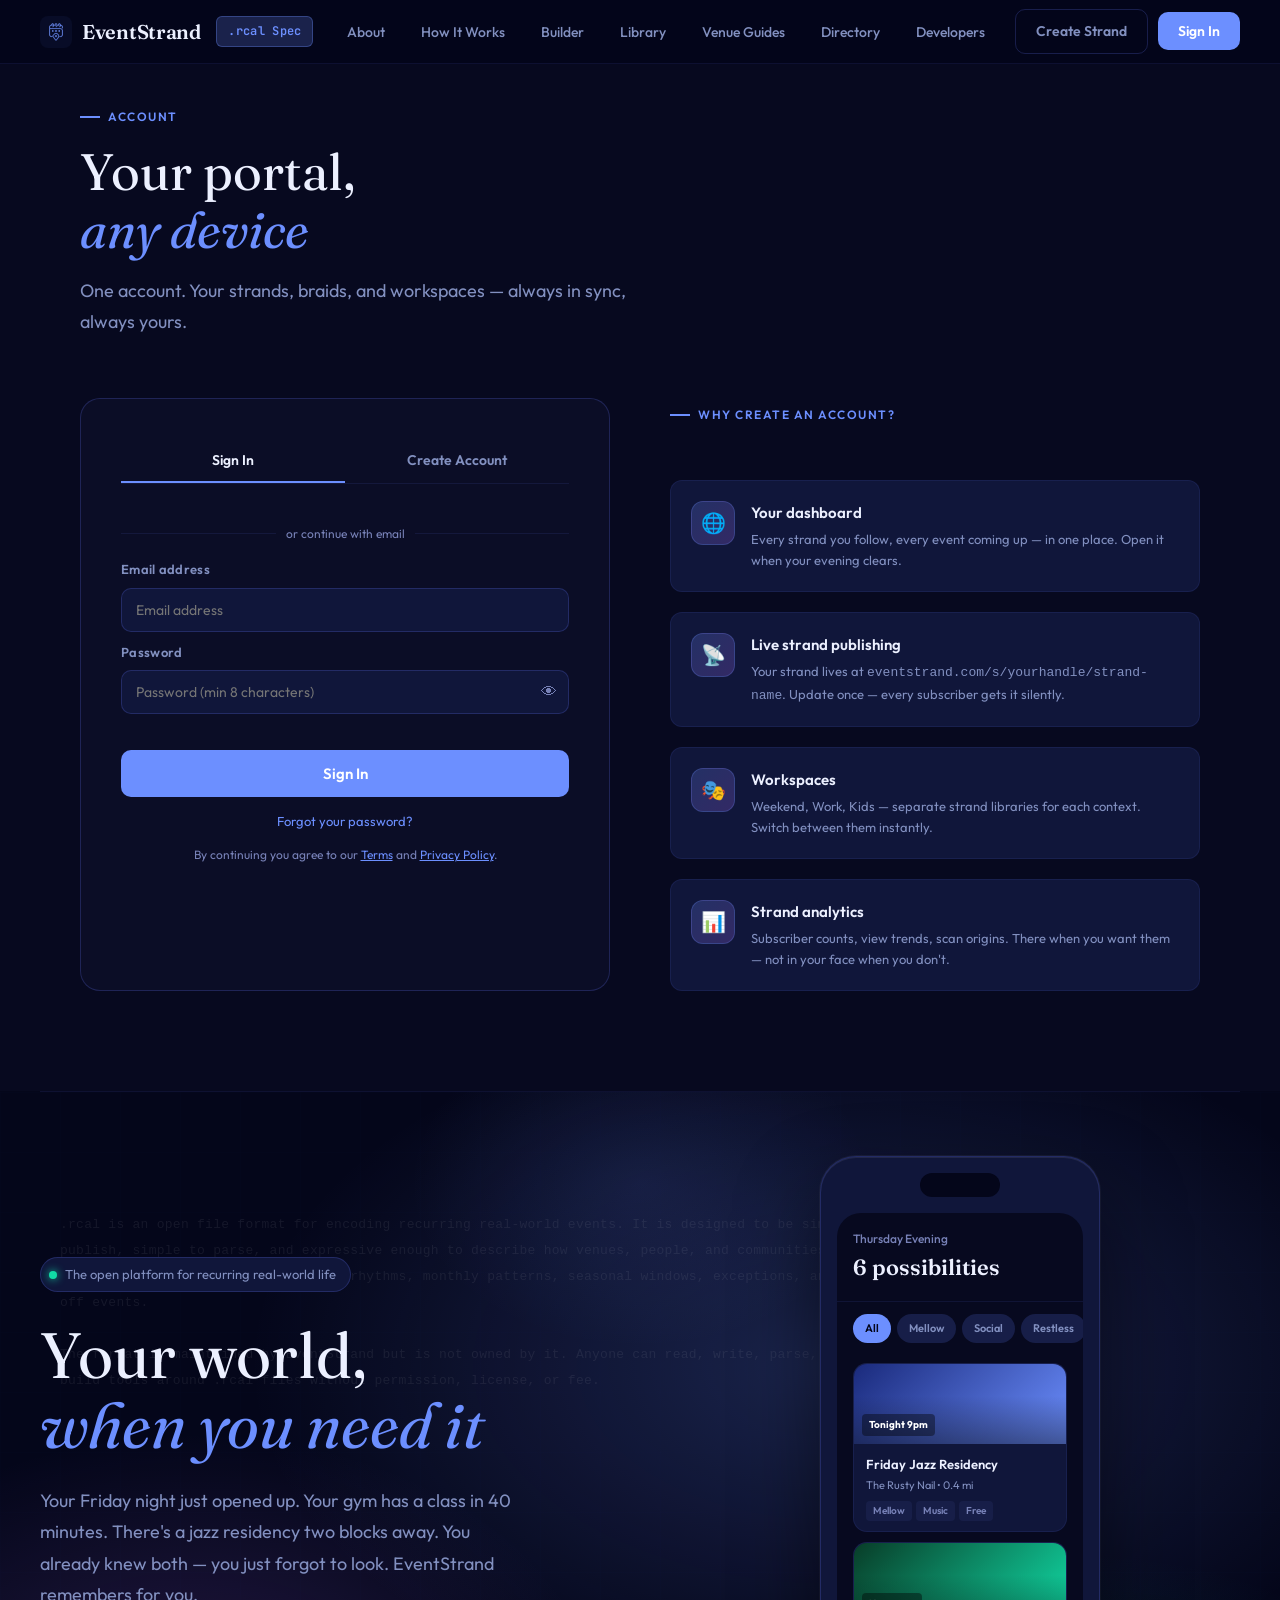
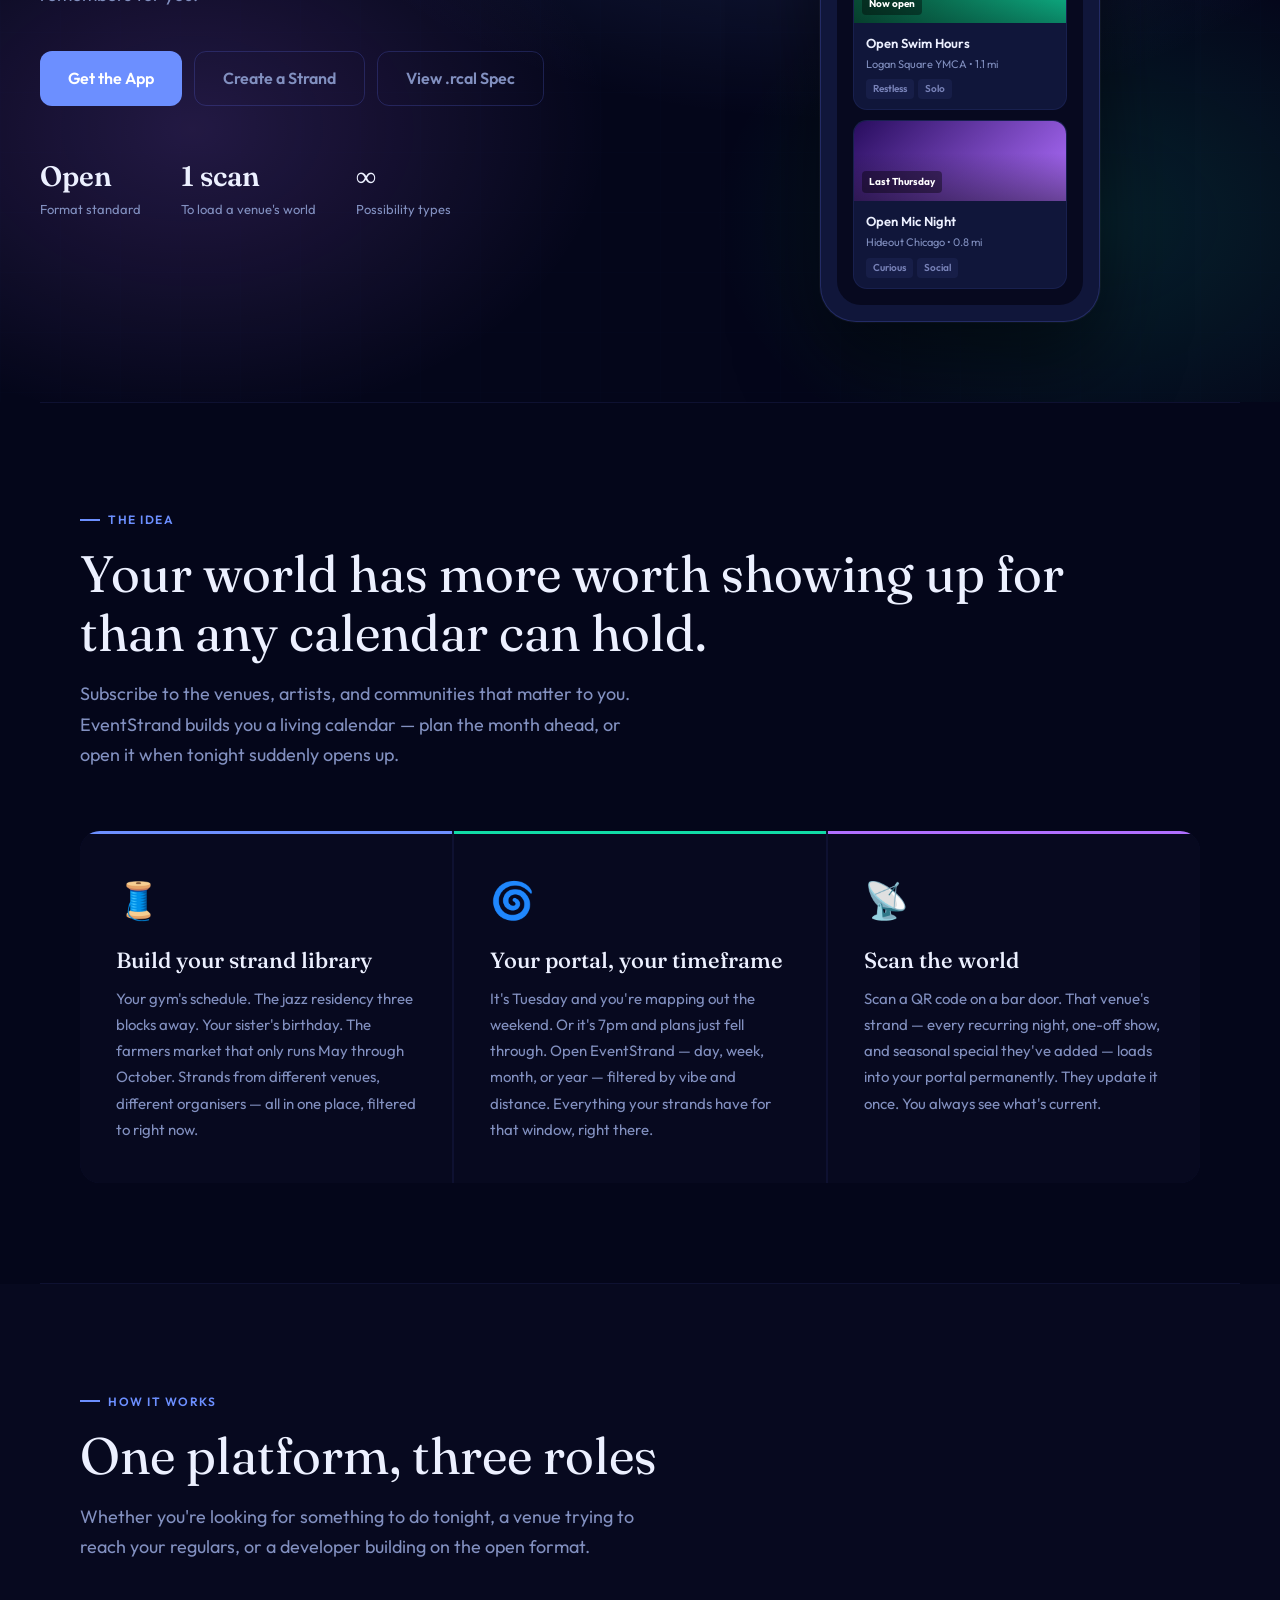
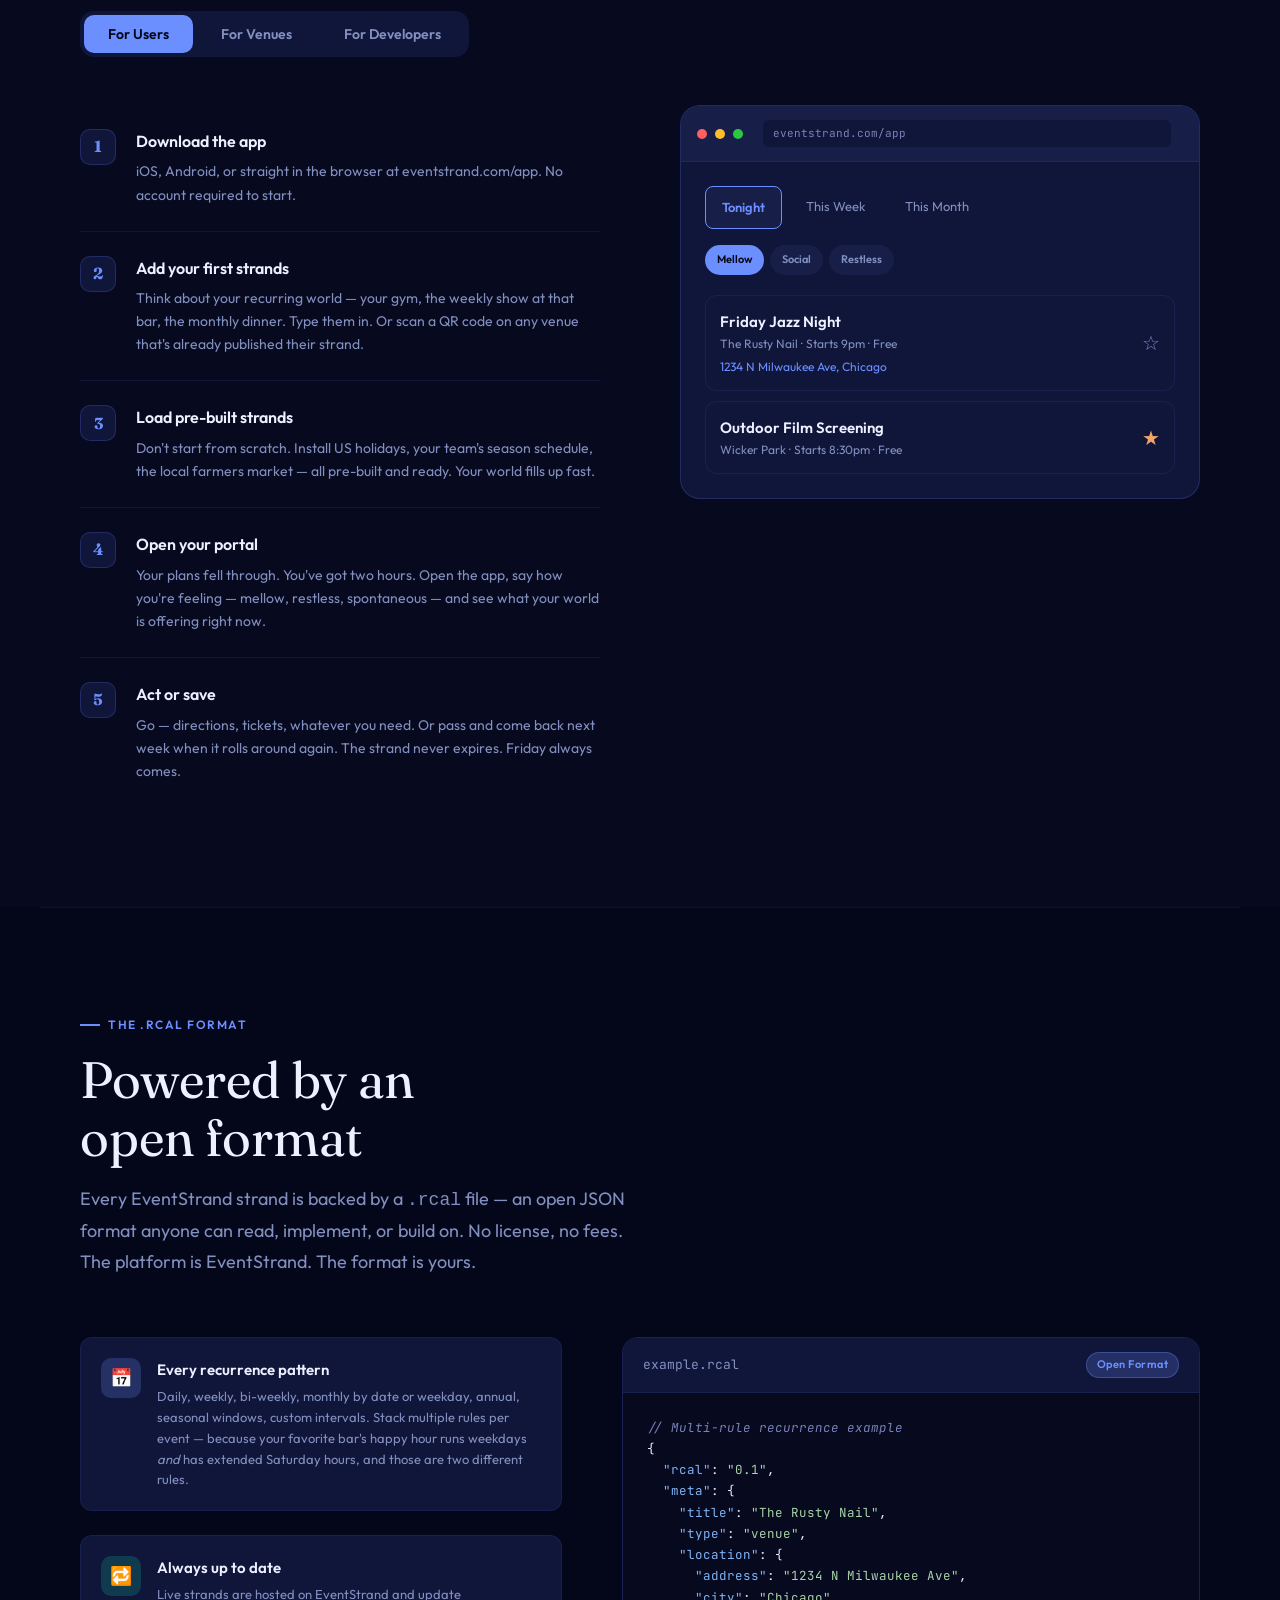
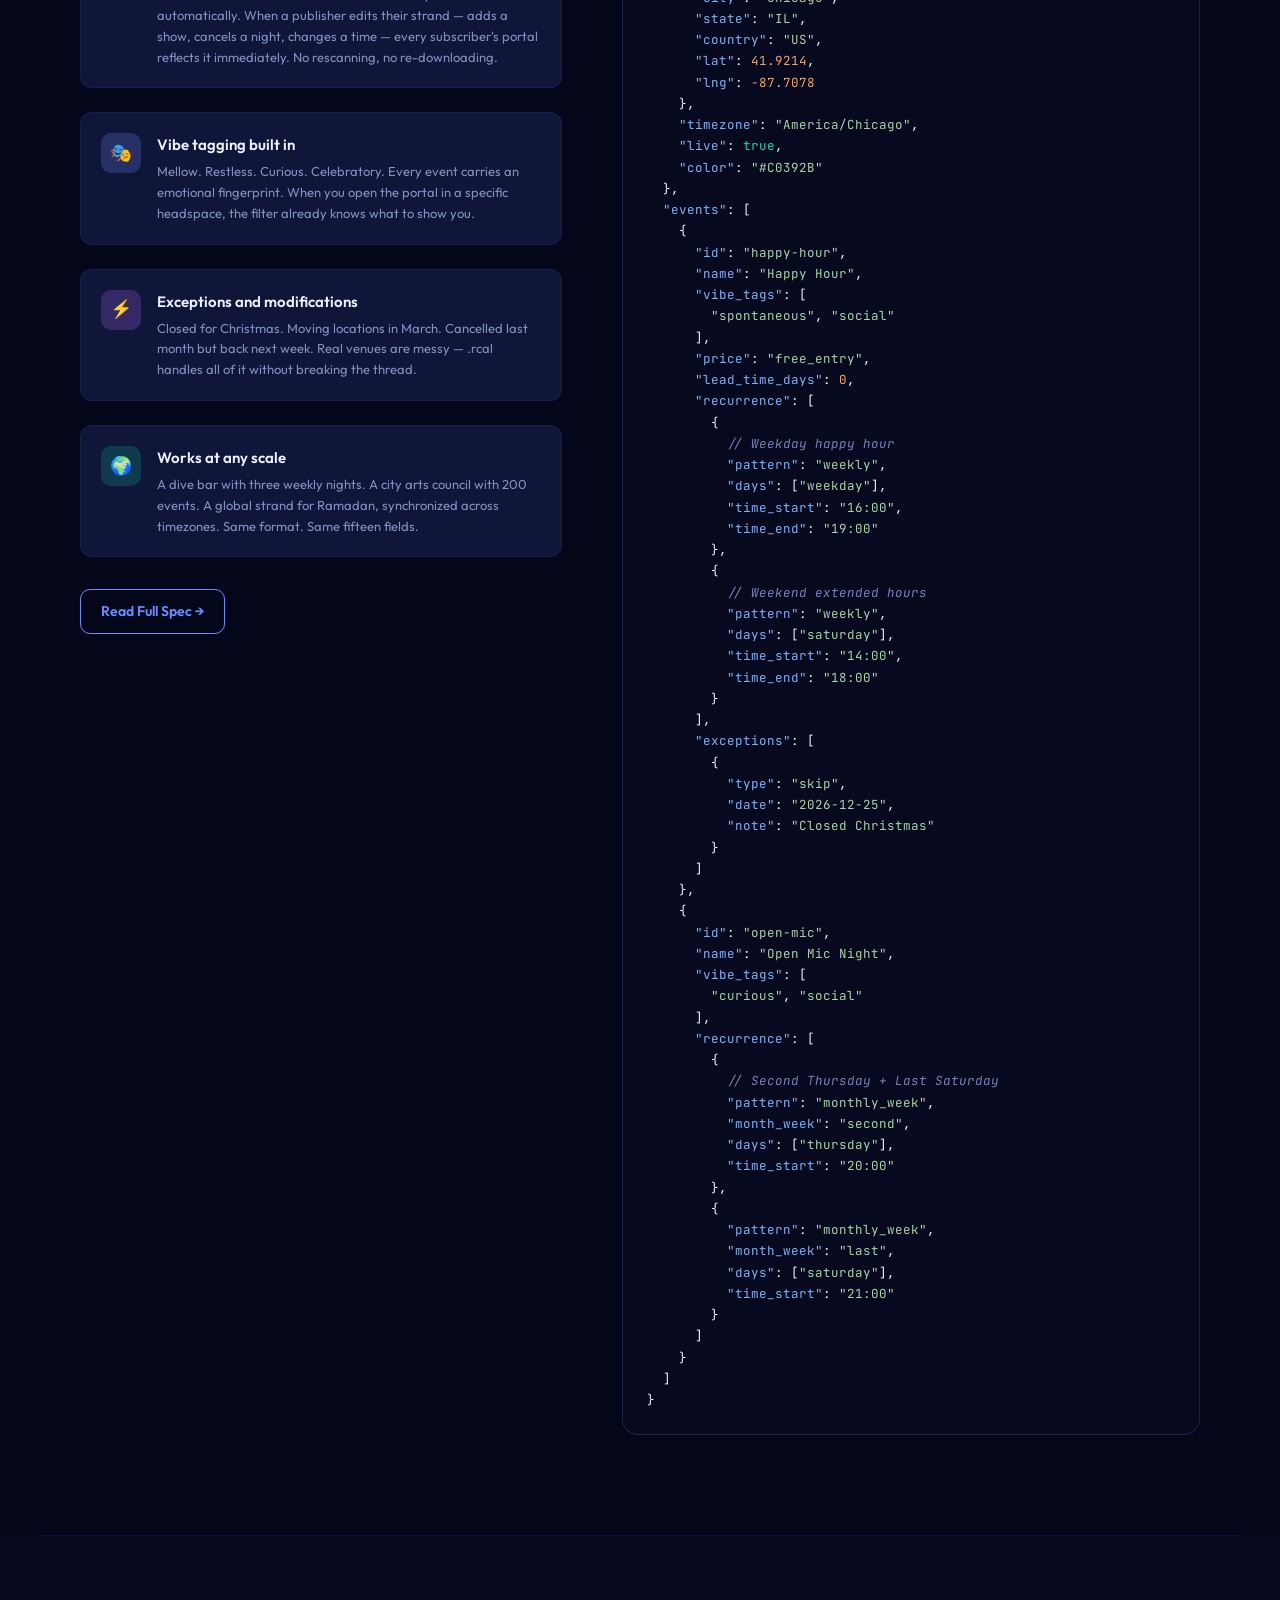
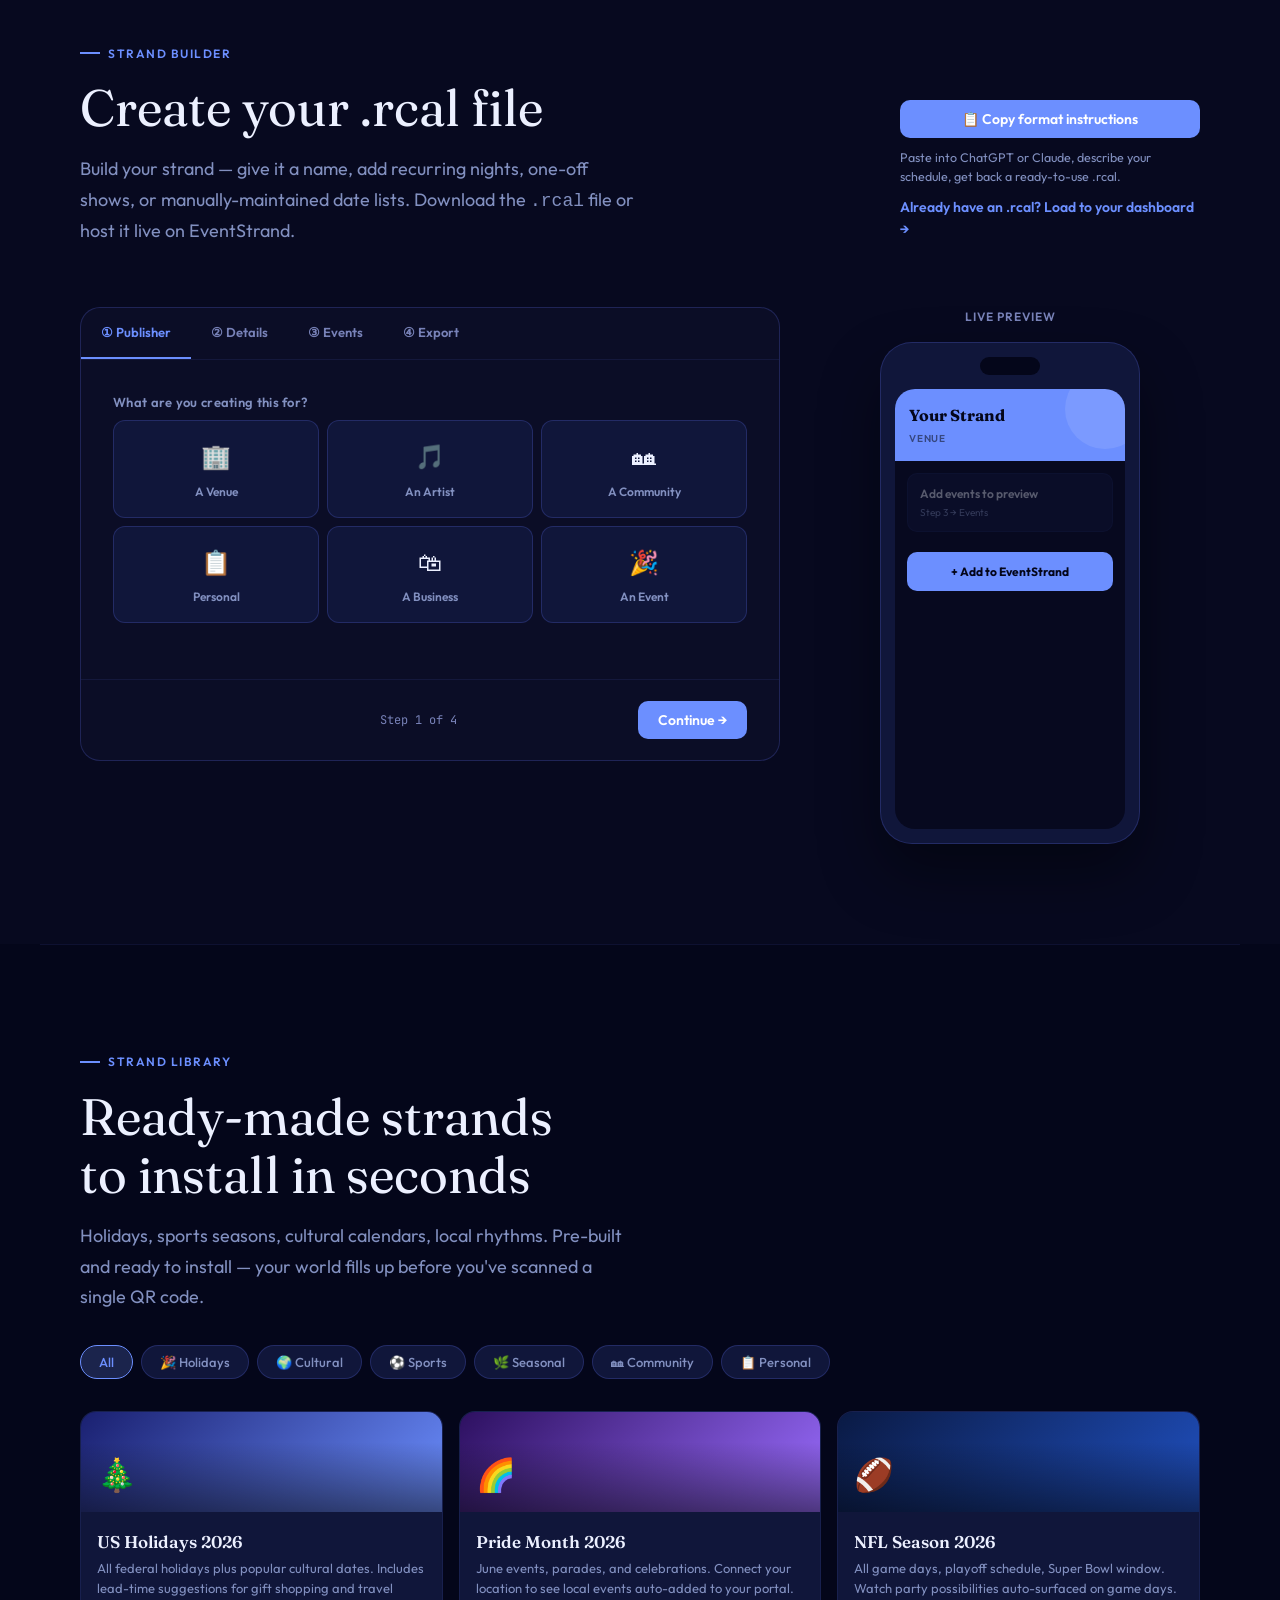
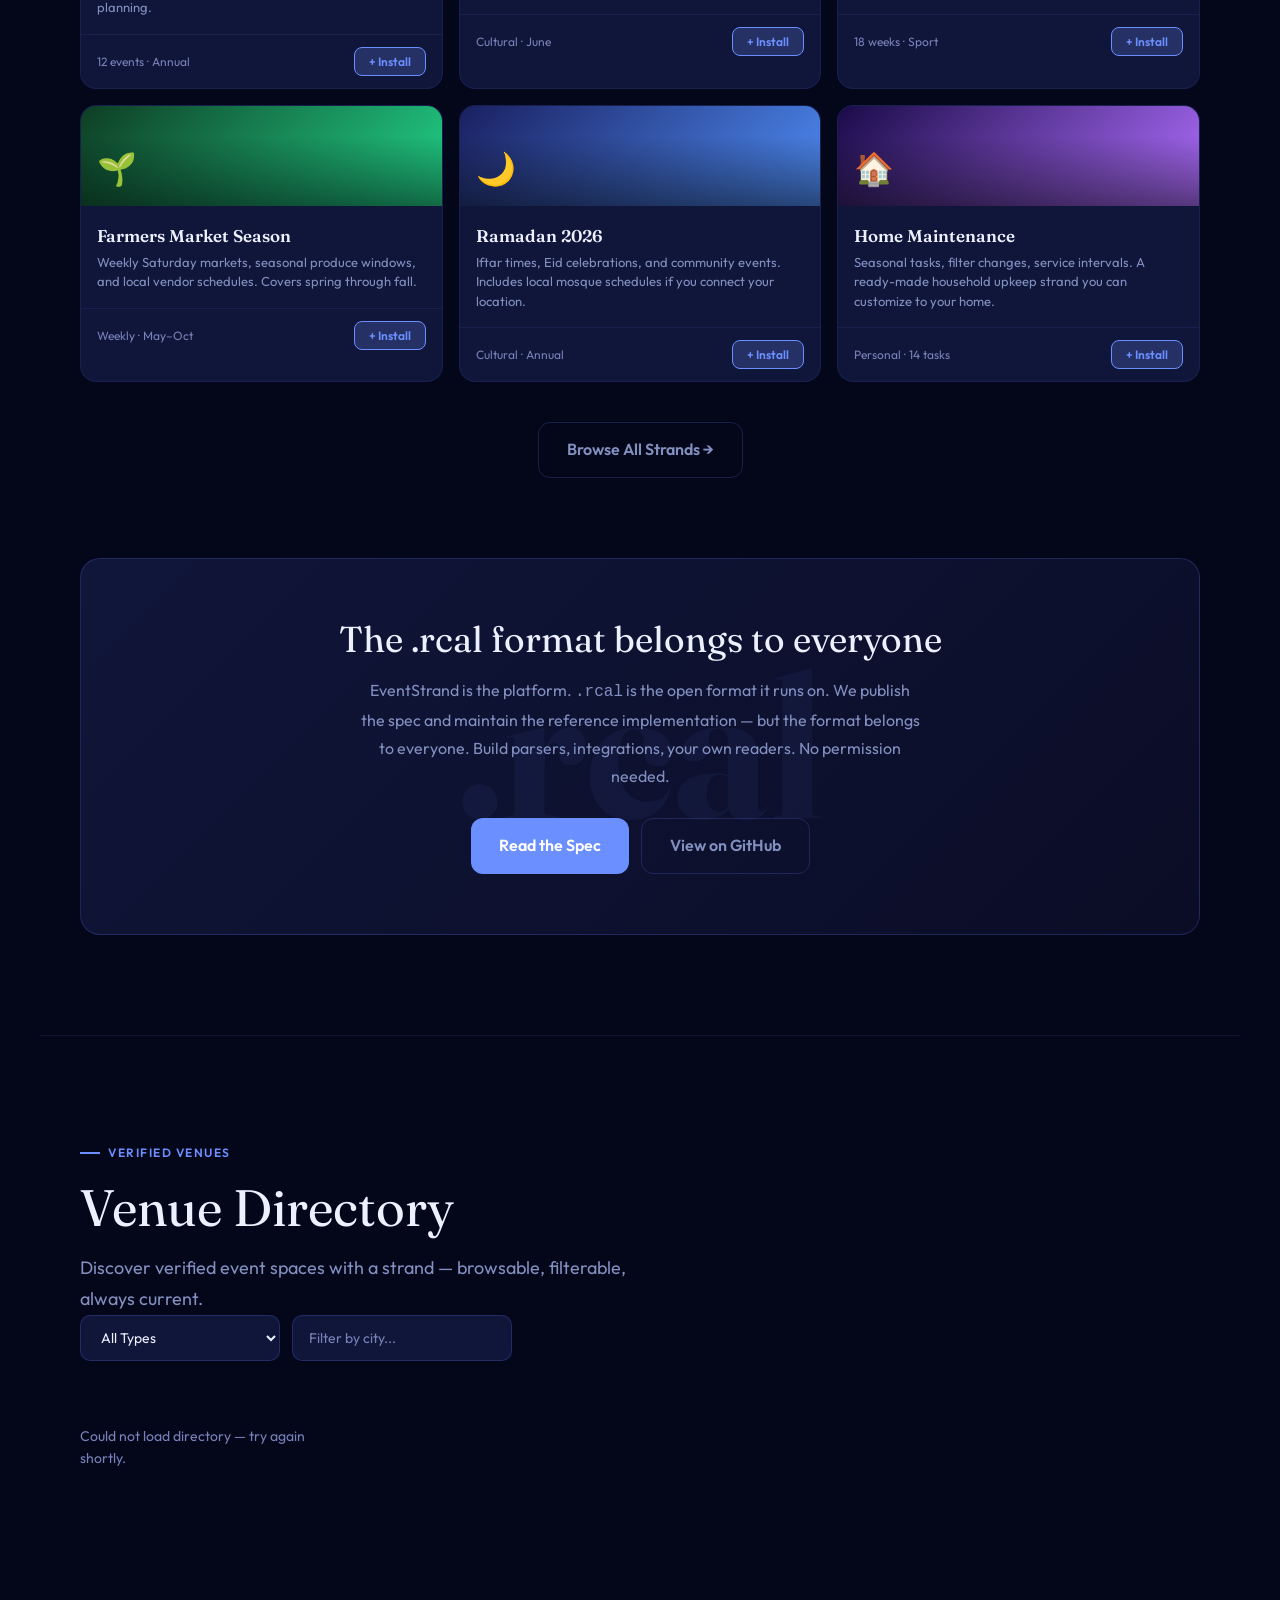
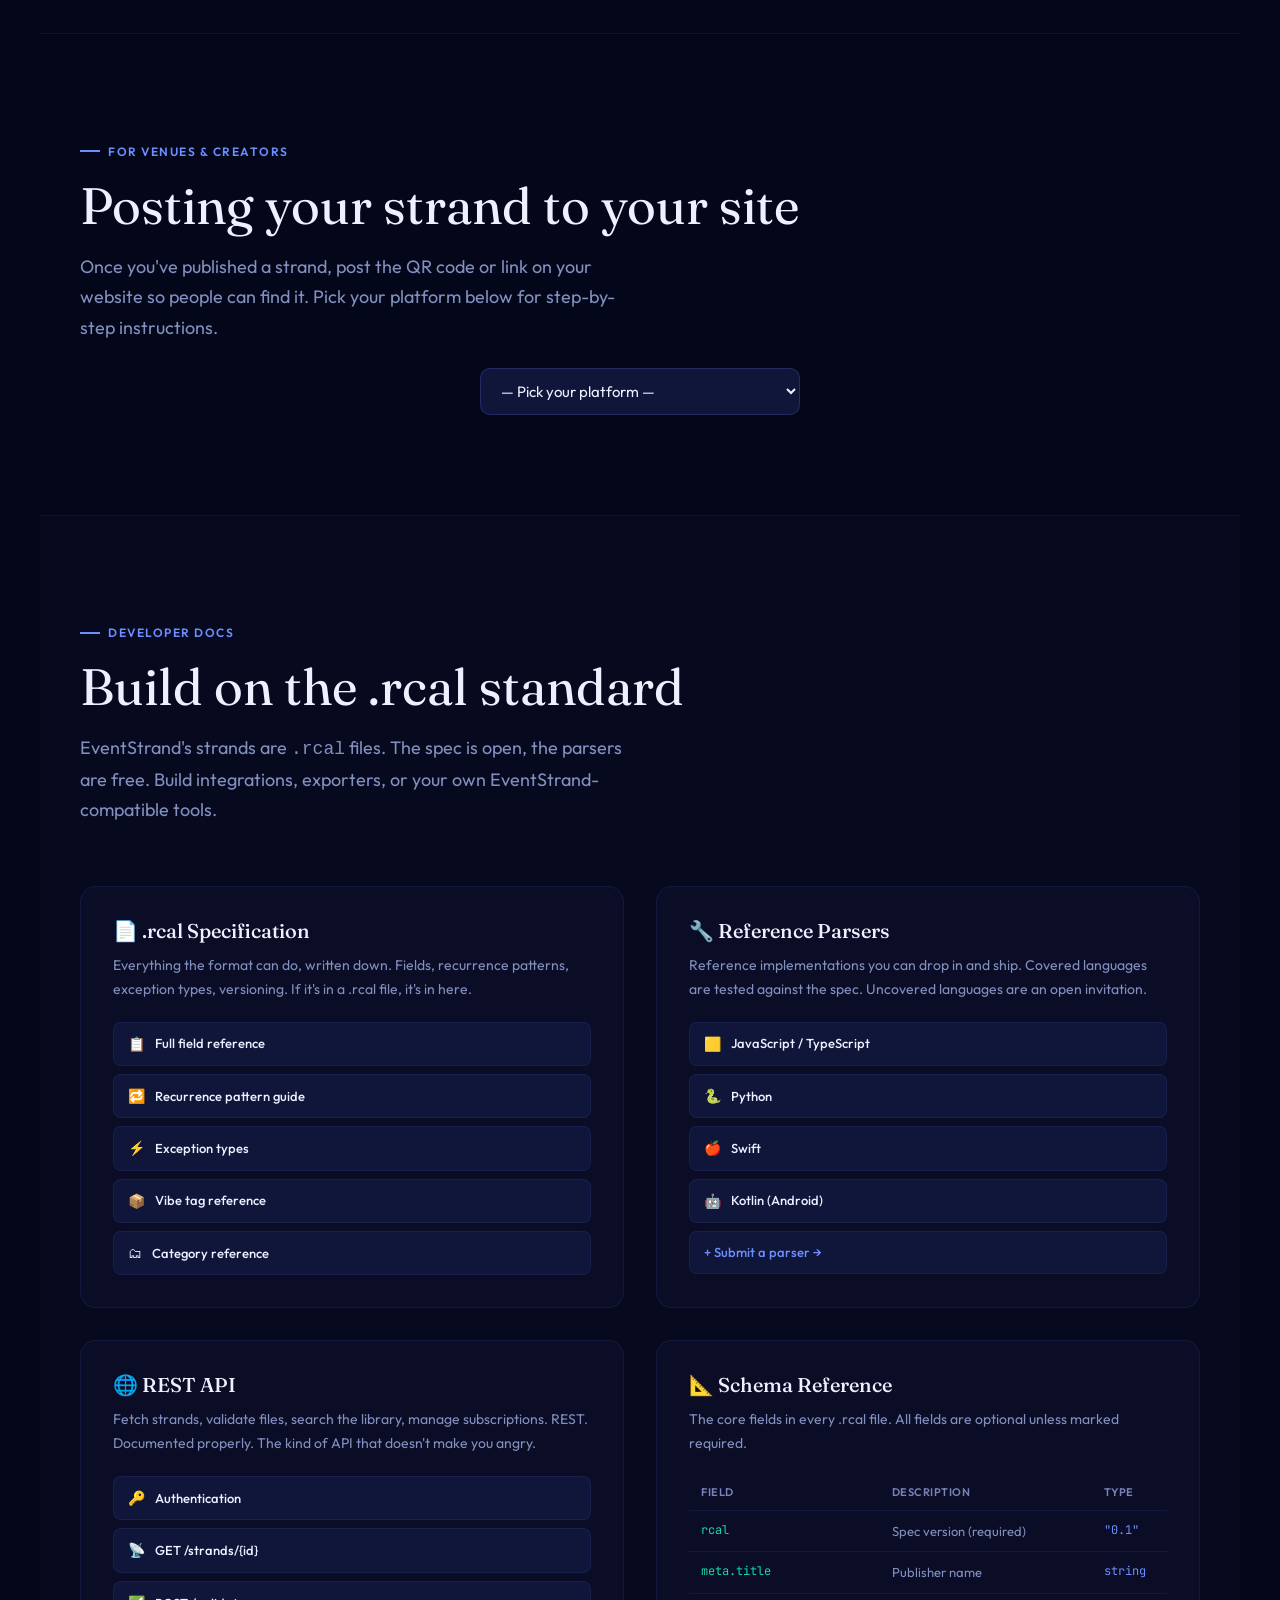
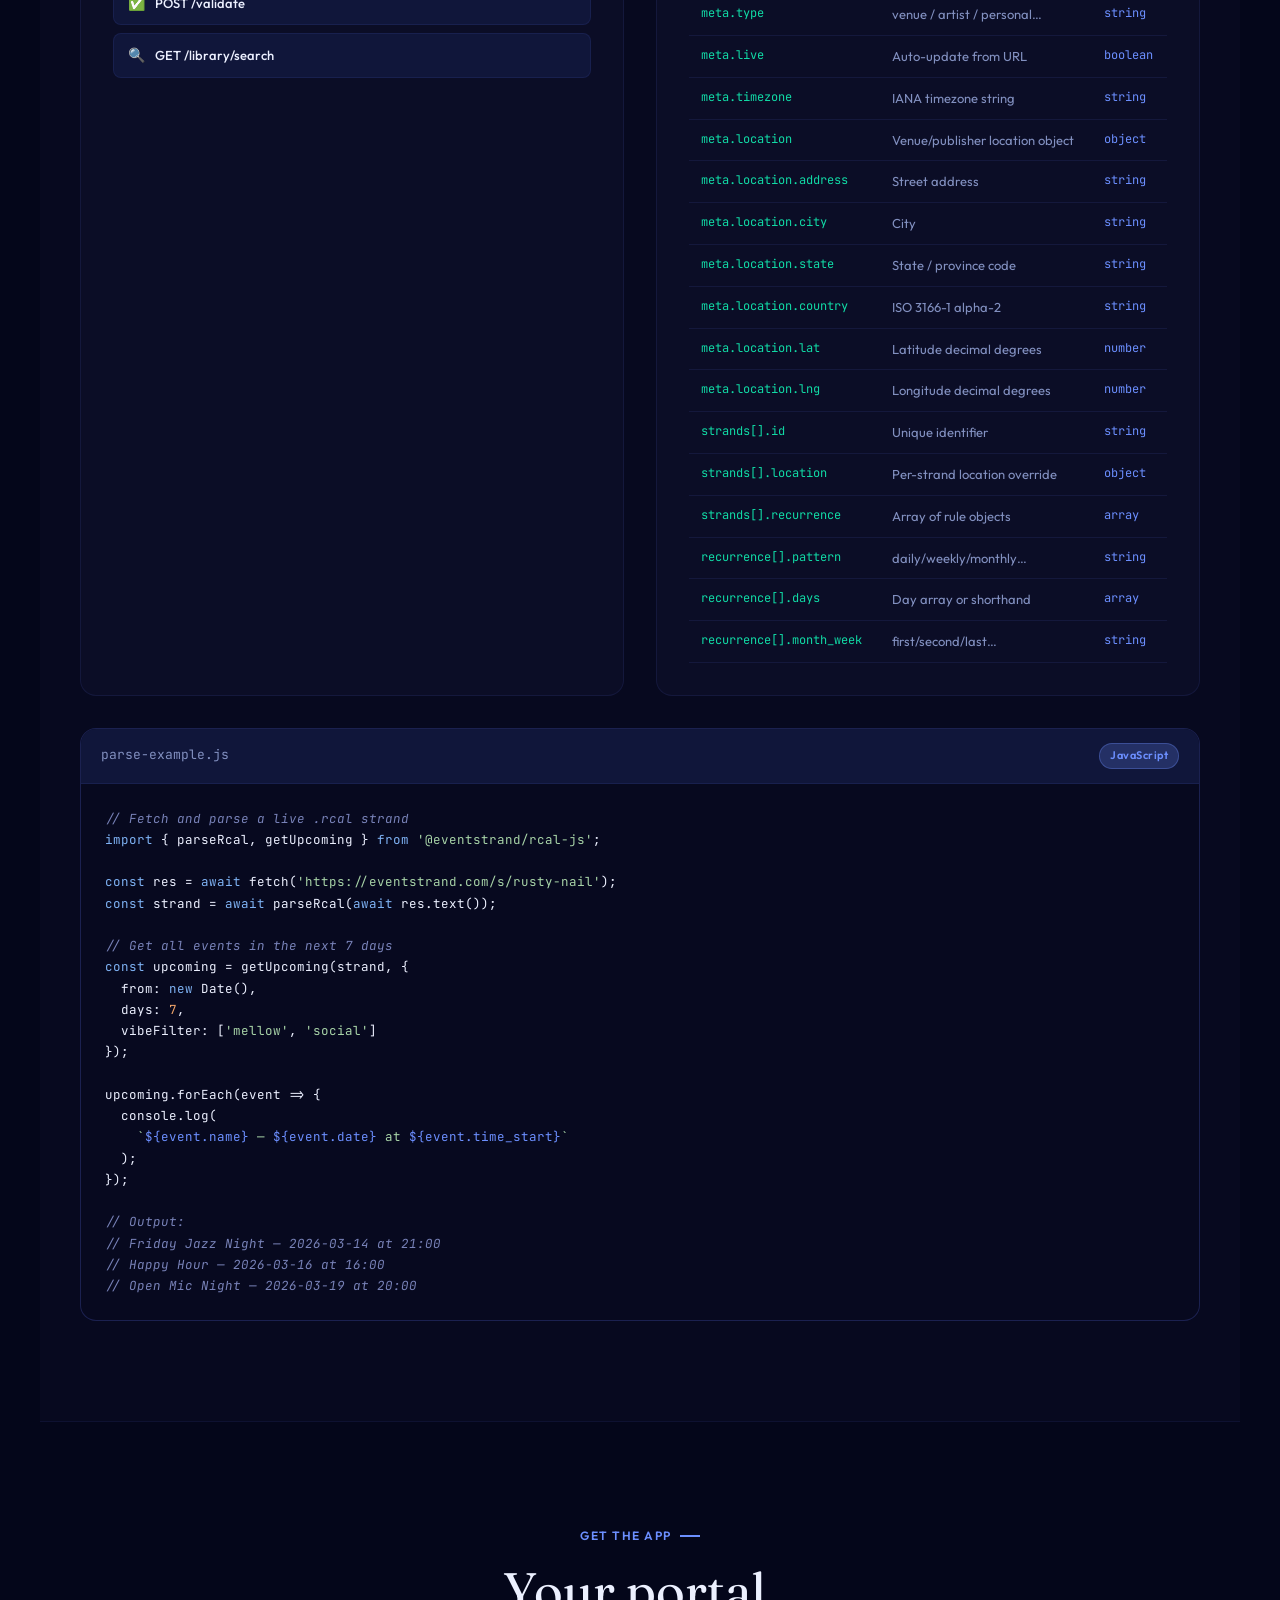
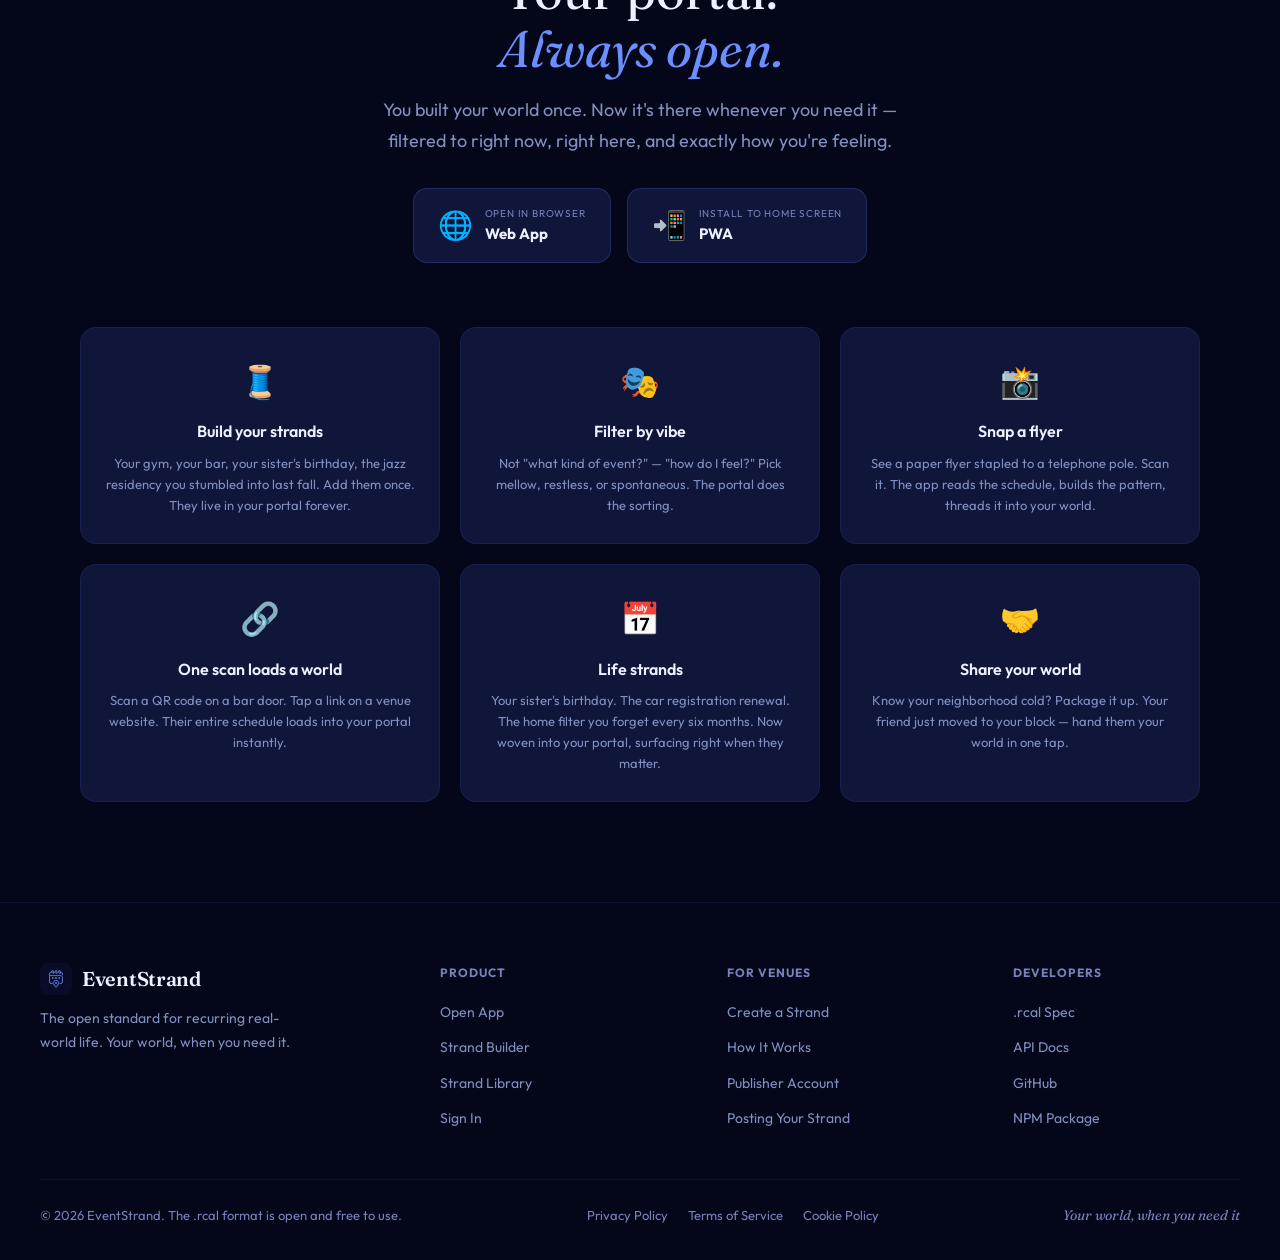
==== commit 11fcea56: "Builder: copy format instructions button, load .rcal with preview/confirm modal Co-Authored-By: Clau" ====
--- a/index.html
+++ b/index.html
@@ -184,6 +184,14 @@
 .c-amber { color: var(--primary); }
 
 #builder { background: var(--bg2); }
+.builder-head { display: flex; justify-content: space-between; align-items: flex-end; gap: 40px; flex-wrap: wrap; }
+.builder-head-text { flex: 1 1 520px; min-width: 0; }
+.builder-head-actions { flex: 0 1 300px; display: flex; flex-direction: column; align-items: stretch; gap: 10px; padding-bottom: 6px; }
+.builder-head-actions .btn { justify-content: center; }
+.builder-head-hint { font-size: 12.5px; color: var(--text-dim); line-height: 1.5; }
+.builder-load-link { background: none; border: none; padding: 0; text-align: left; font: inherit; font-size: 14px; font-weight: 600; color: var(--primary); cursor: pointer; }
+.builder-load-link:hover { text-decoration: underline; }
+@media (max-width: 760px) { .builder-head-actions { flex-basis: 100%; } }
 .builder-wrap { display: grid; grid-template-columns: 1fr 380px; gap: 40px; margin-top: 60px; align-items: start; }
 .builder-form { background: var(--bg3); border-radius: 20px; border: 1px solid var(--border2); overflow: hidden; }
 .builder-steps-nav { display: flex; border-bottom: 1px solid var(--border); overflow-x: auto; }
@@ -1274,9 +1282,19 @@
 <!-- ══ BUILDER ══ -->
 <div id="builder" class="section-full">
   <div class="section-inner">
-    <div class="section-label">Strand Builder</div>
-    <h2 class="section-title">Create your .rcal file</h2>
-    <p class="section-sub">Build your strand — give it a name, add recurring nights, one-off shows, or manually-maintained date lists. Download the <code>.rcal</code> file or host it live on EventStrand.</p>
+    <div class="builder-head">
+      <div class="builder-head-text">
+        <div class="section-label">Strand Builder</div>
+        <h2 class="section-title">Create your .rcal file</h2>
+        <p class="section-sub">Build your strand — give it a name, add recurring nights, one-off shows, or manually-maintained date lists. Download the <code>.rcal</code> file or host it live on EventStrand.</p>
+      </div>
+      <div class="builder-head-actions">
+        <button type="button" id="rcal-copy-btn" class="btn btn-primary" onclick="esCopyRcalInstructions(this)">📋 Copy format instructions</button>
+        <span class="builder-head-hint">Paste into ChatGPT or Claude, describe your schedule, get back a ready-to-use .rcal.</span>
+        <button type="button" class="builder-load-link" onclick="esLoadRcalClick()">Already have an .rcal? Load to your dashboard →</button>
+        <input type="file" id="rcal-load-input" accept=".rcal,.json,application/json" style="display:none" onchange="esLoadRcalFile(this)">
+      </div>
+    </div>
 
     <div class="builder-wrap">
       <div class="builder-form">
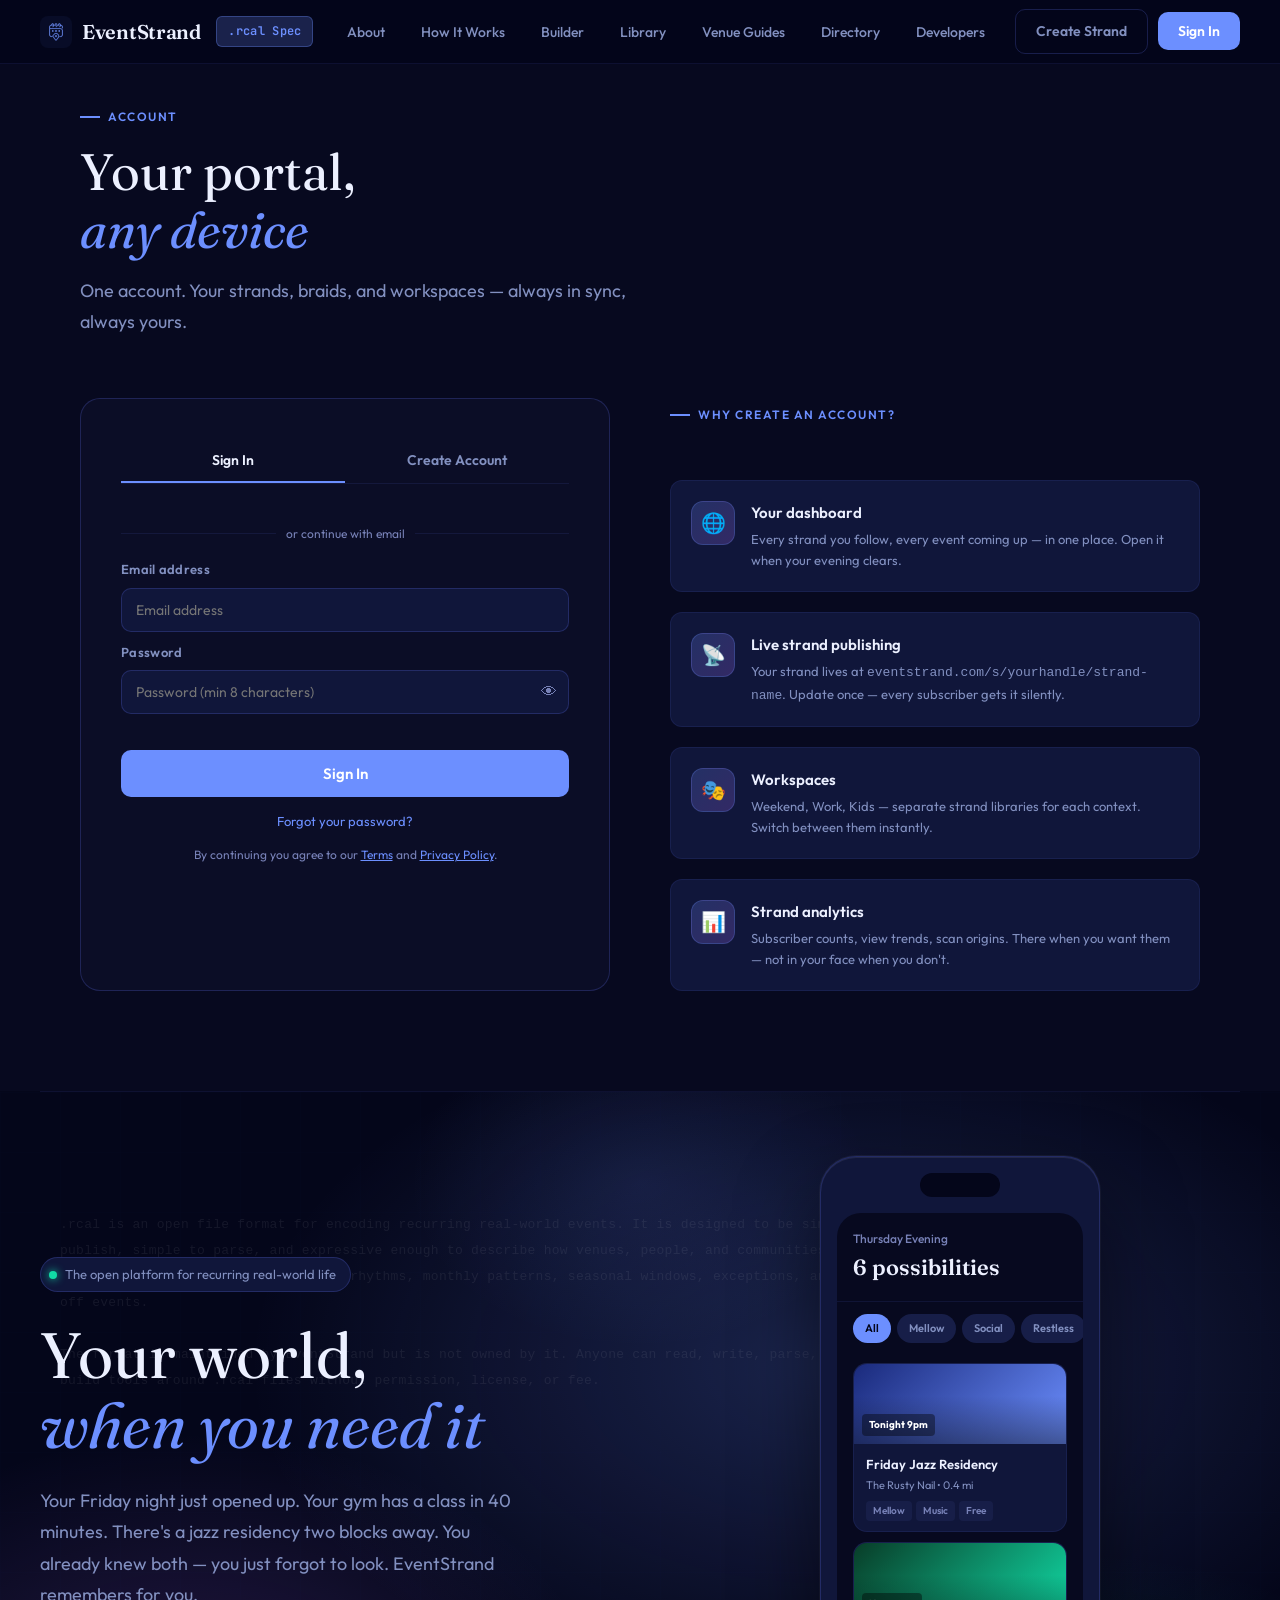
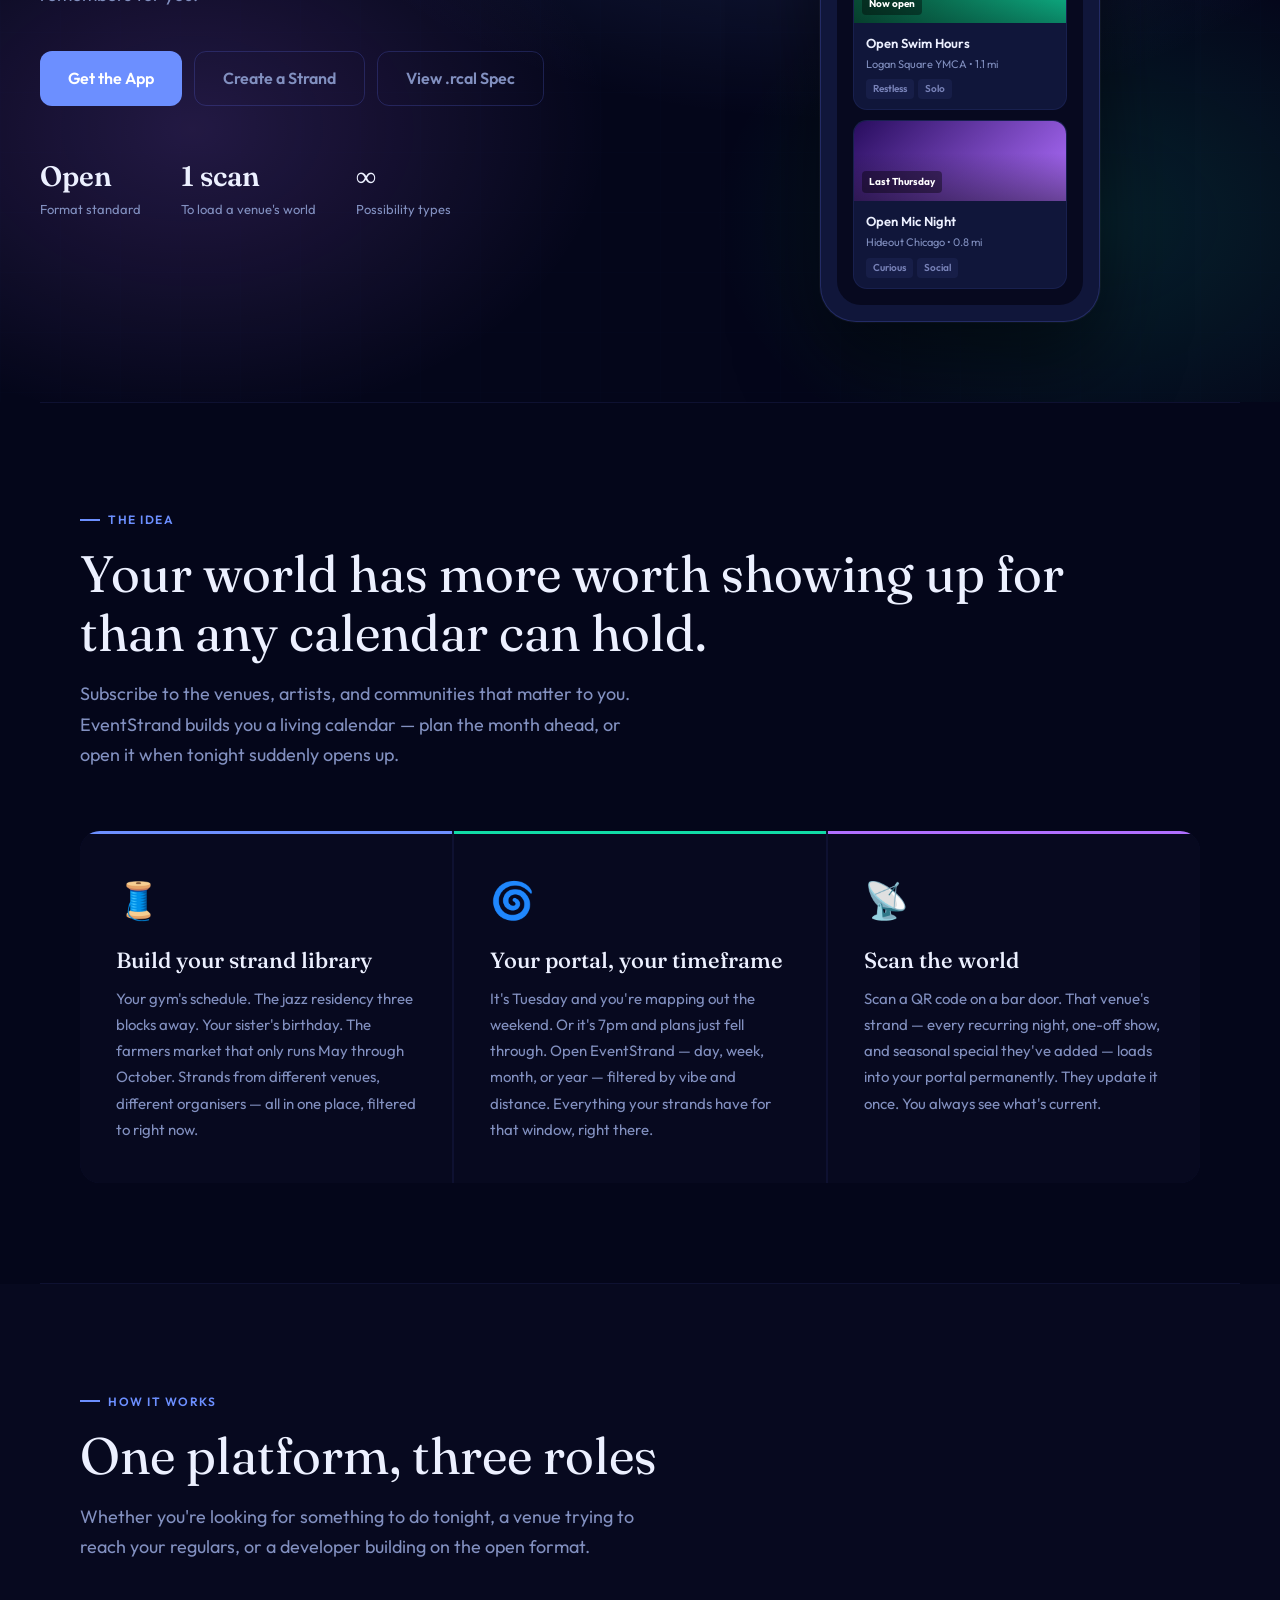
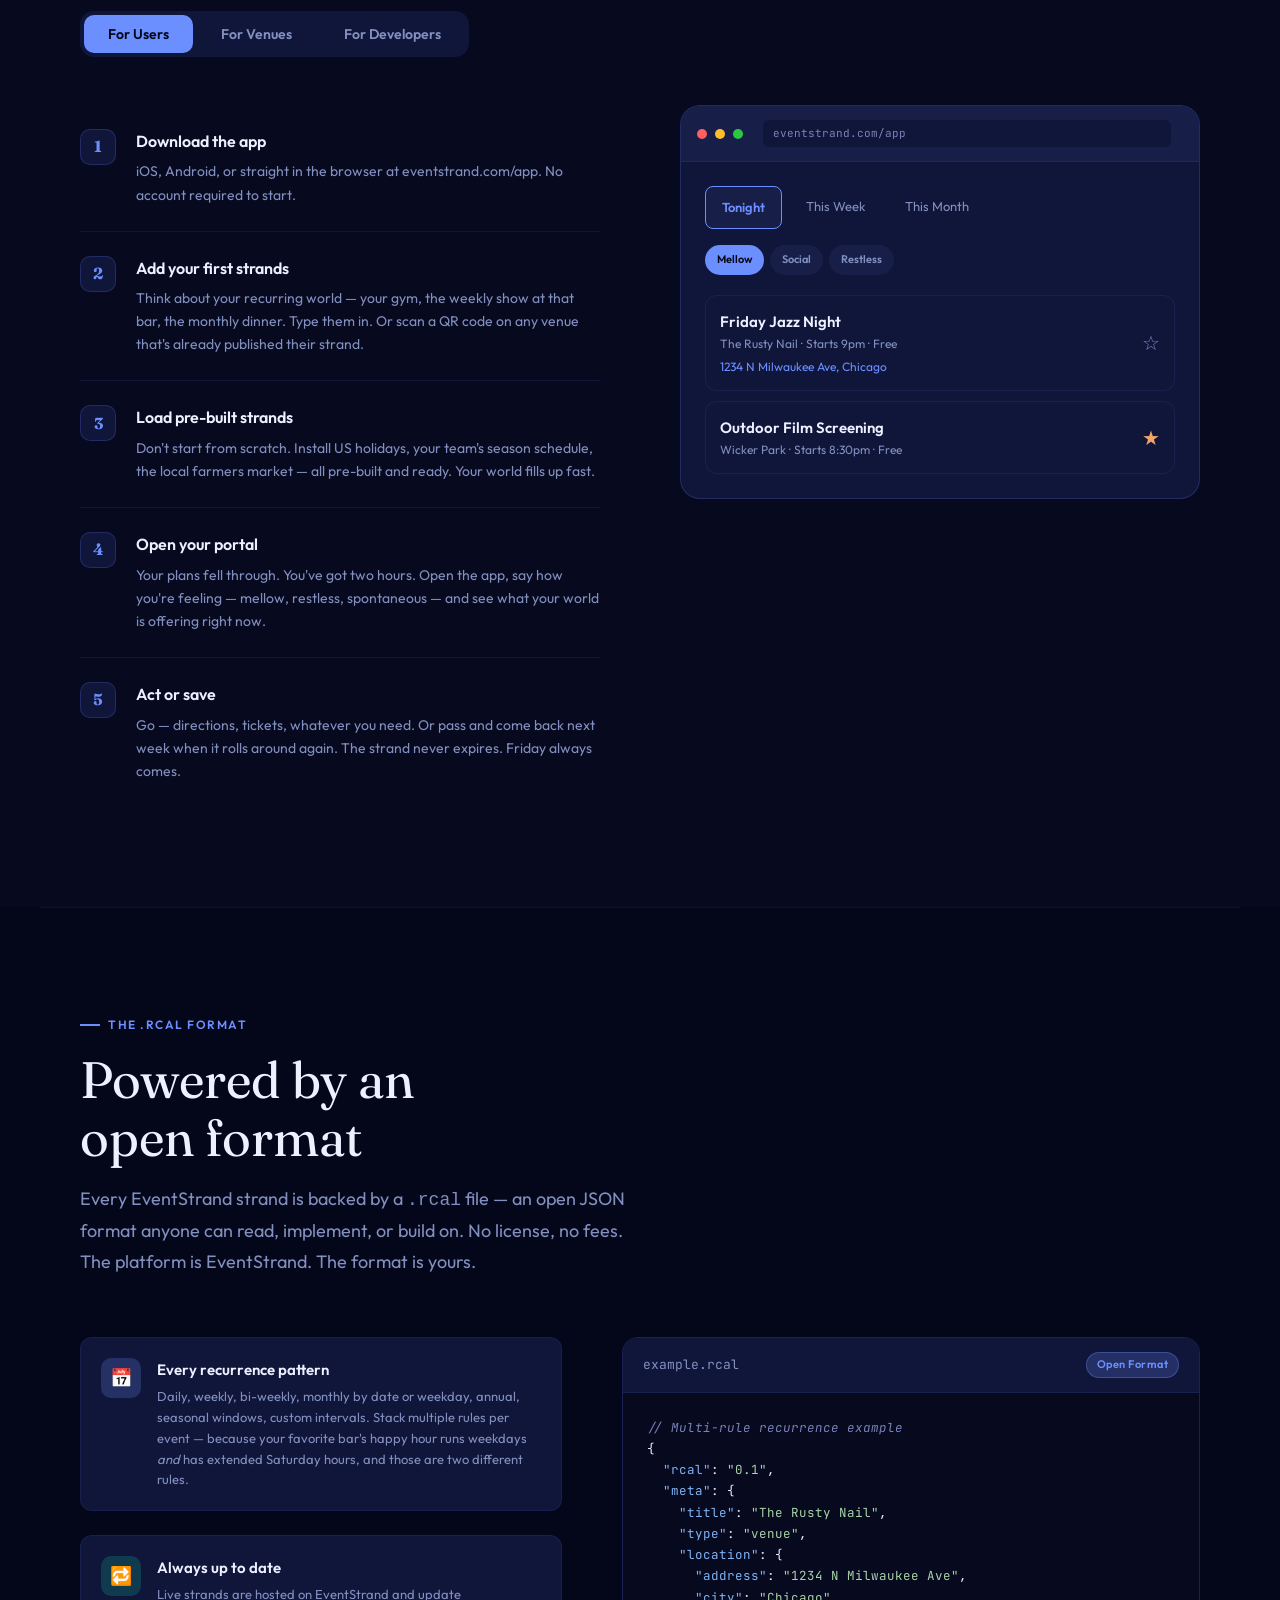
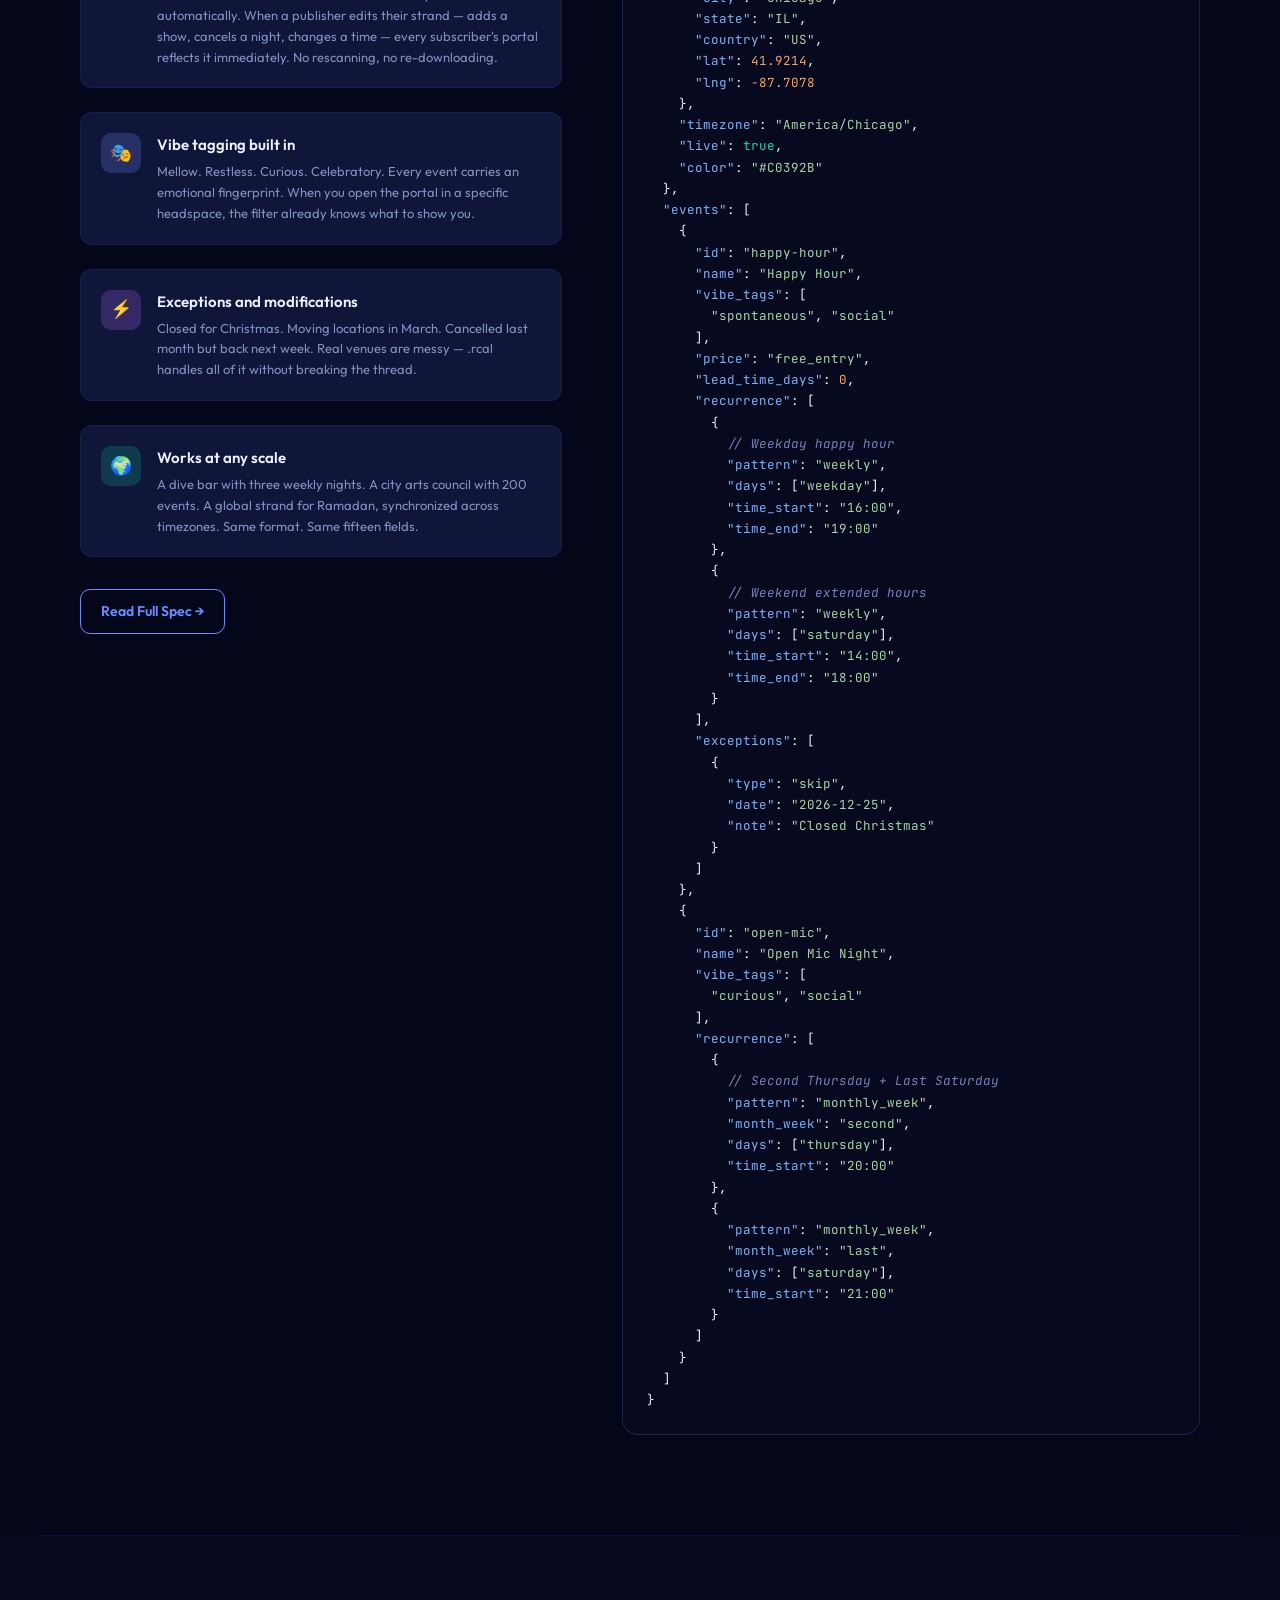
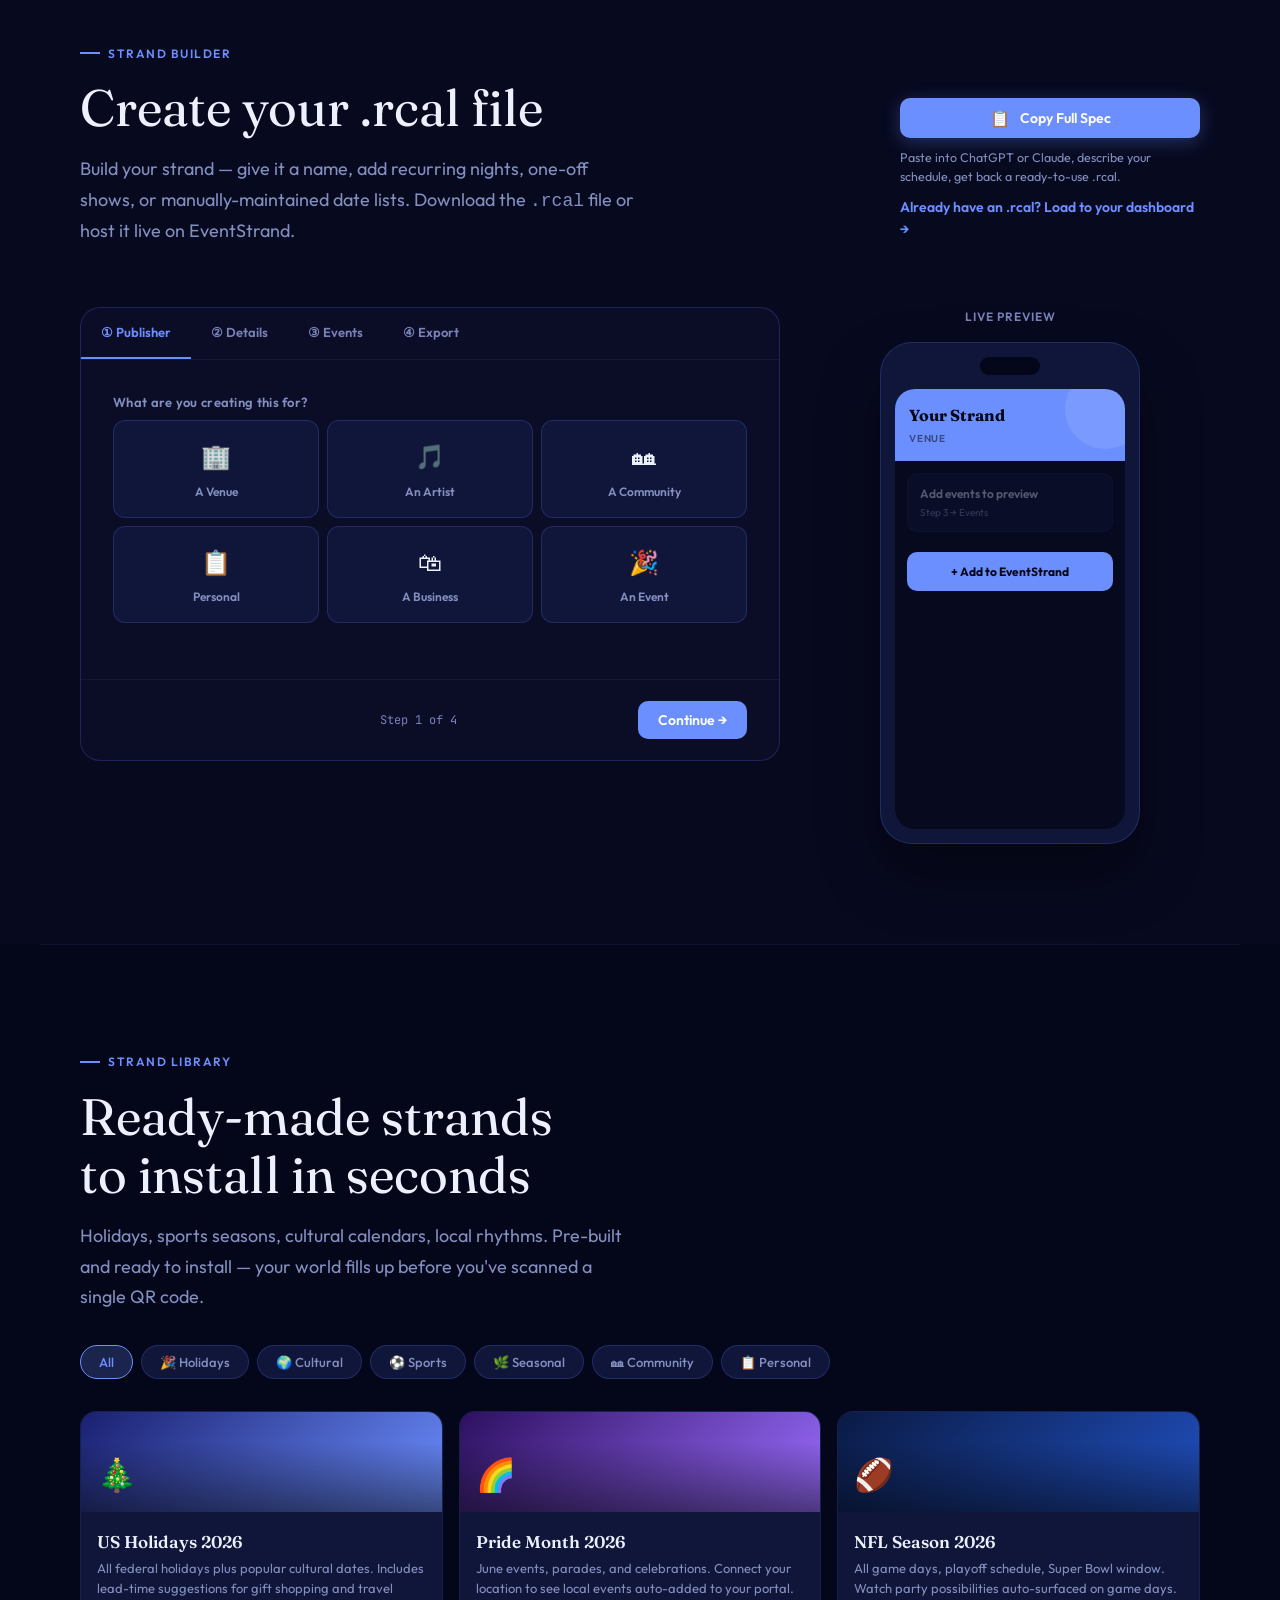
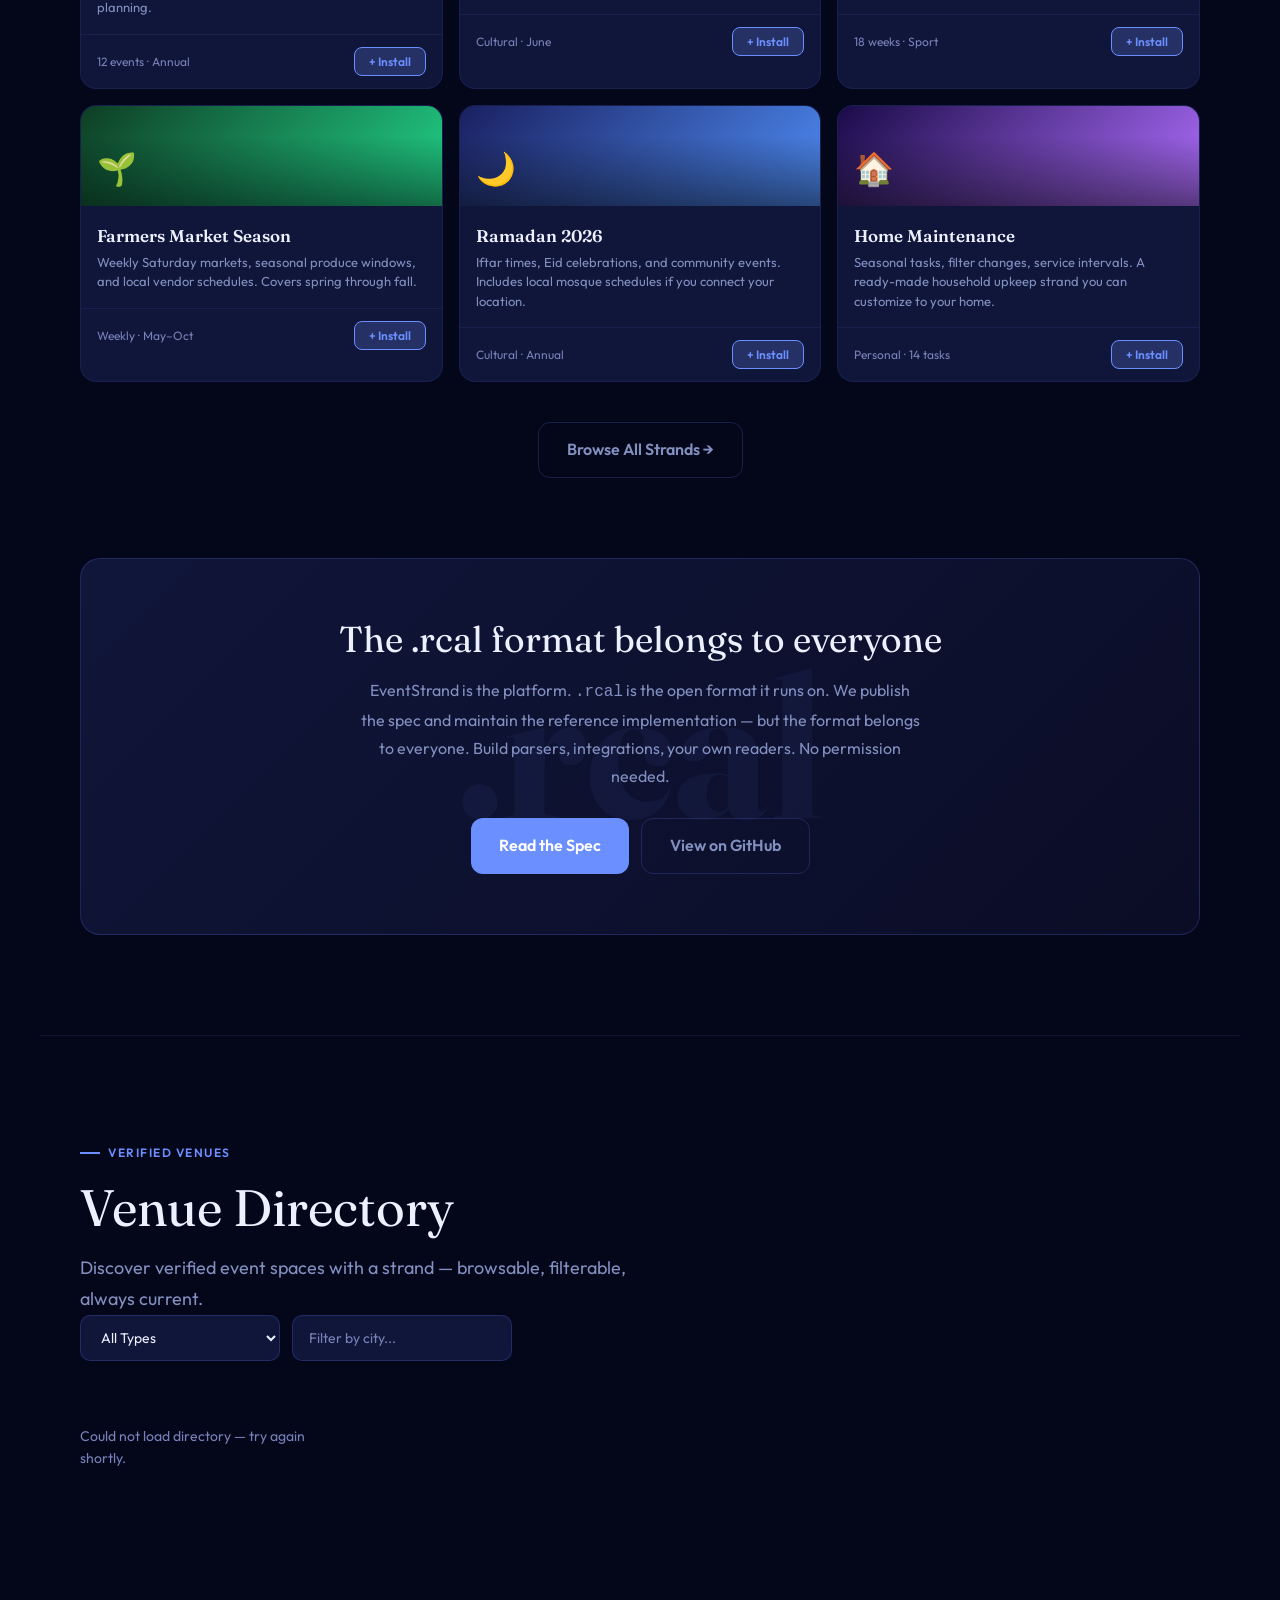
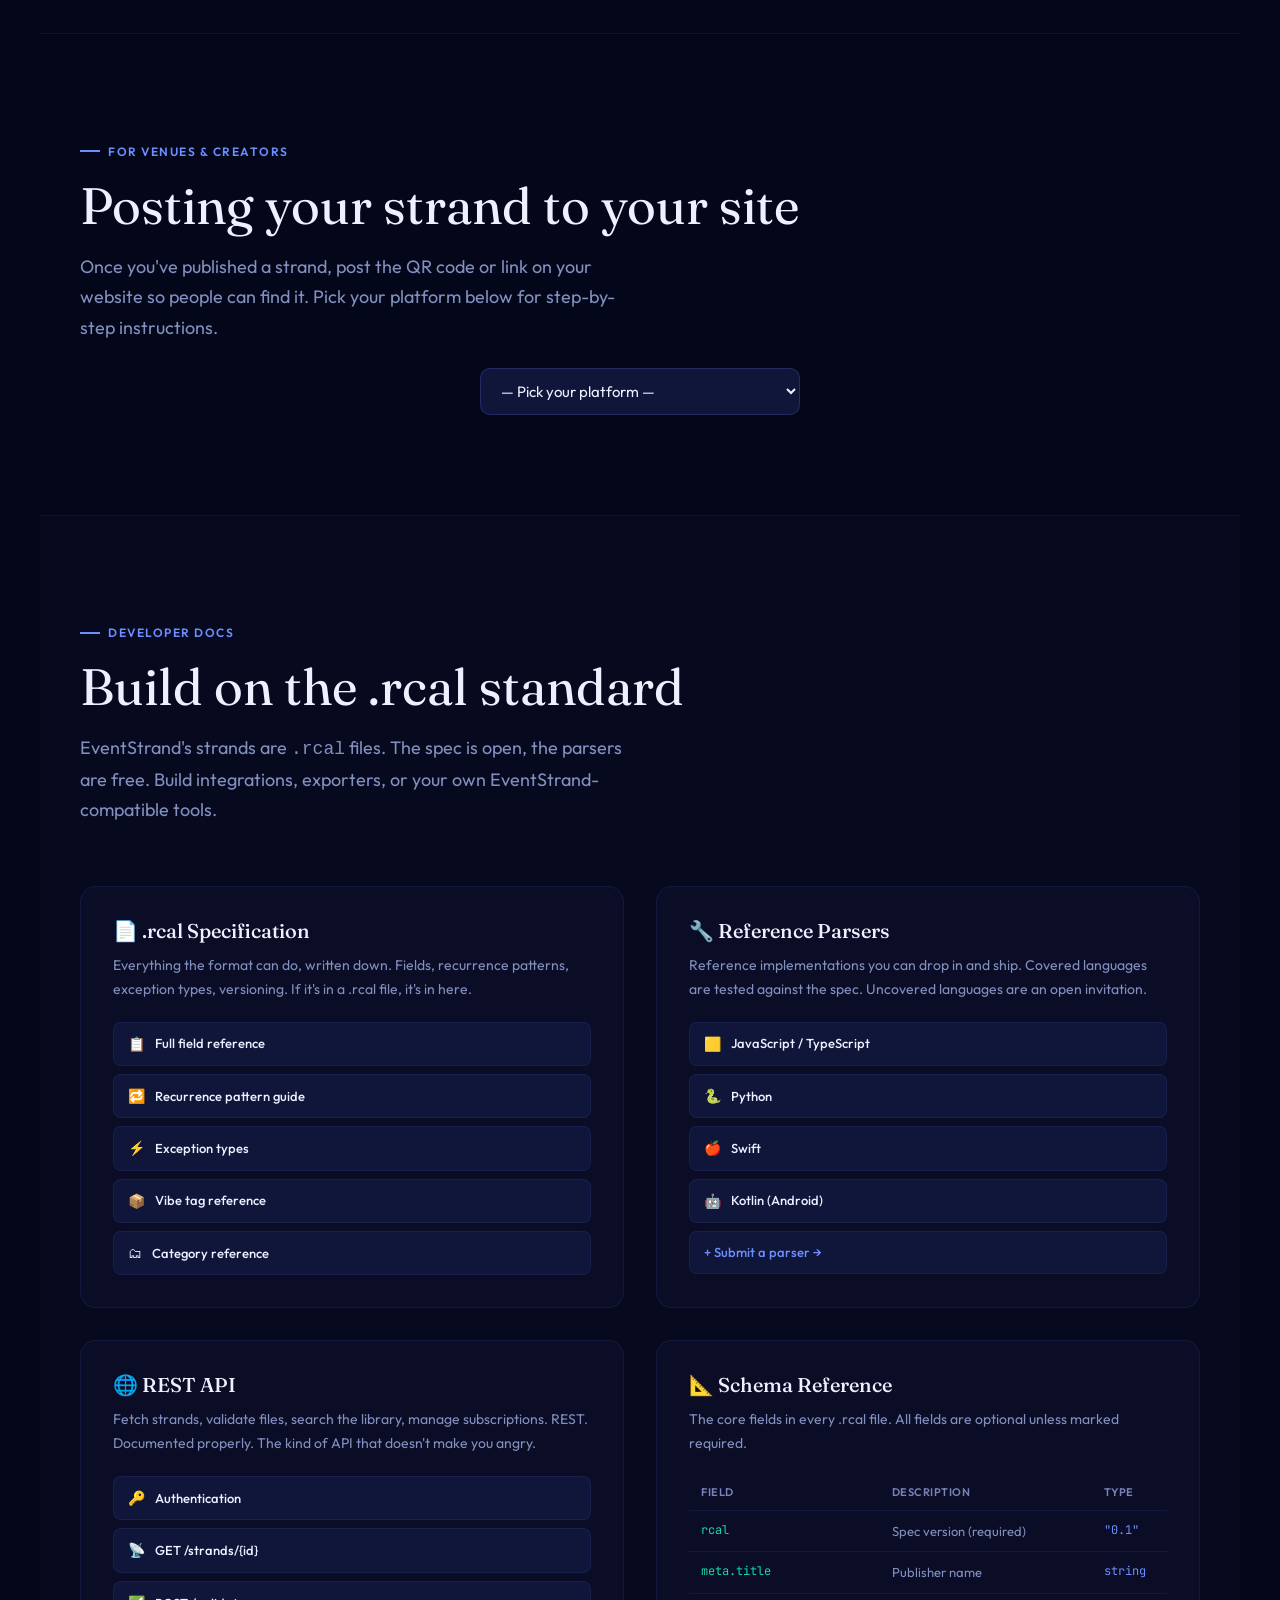
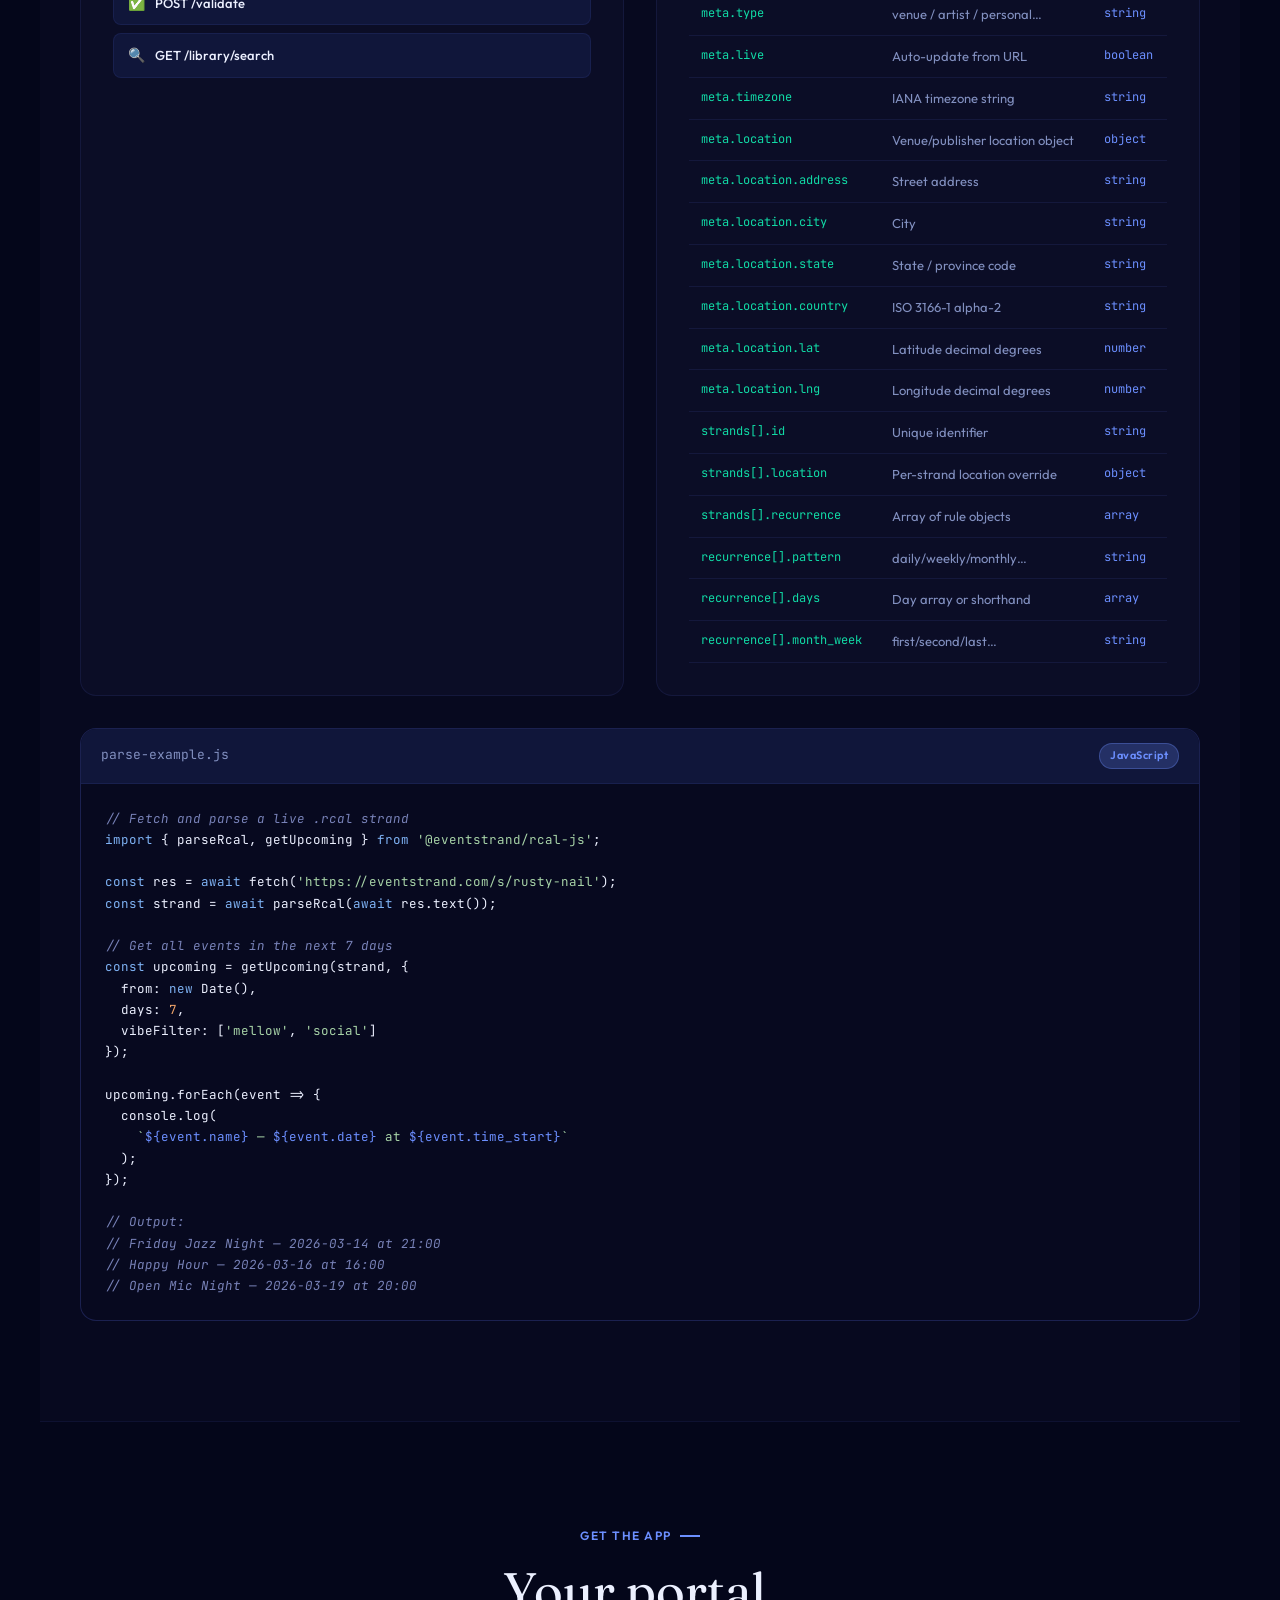
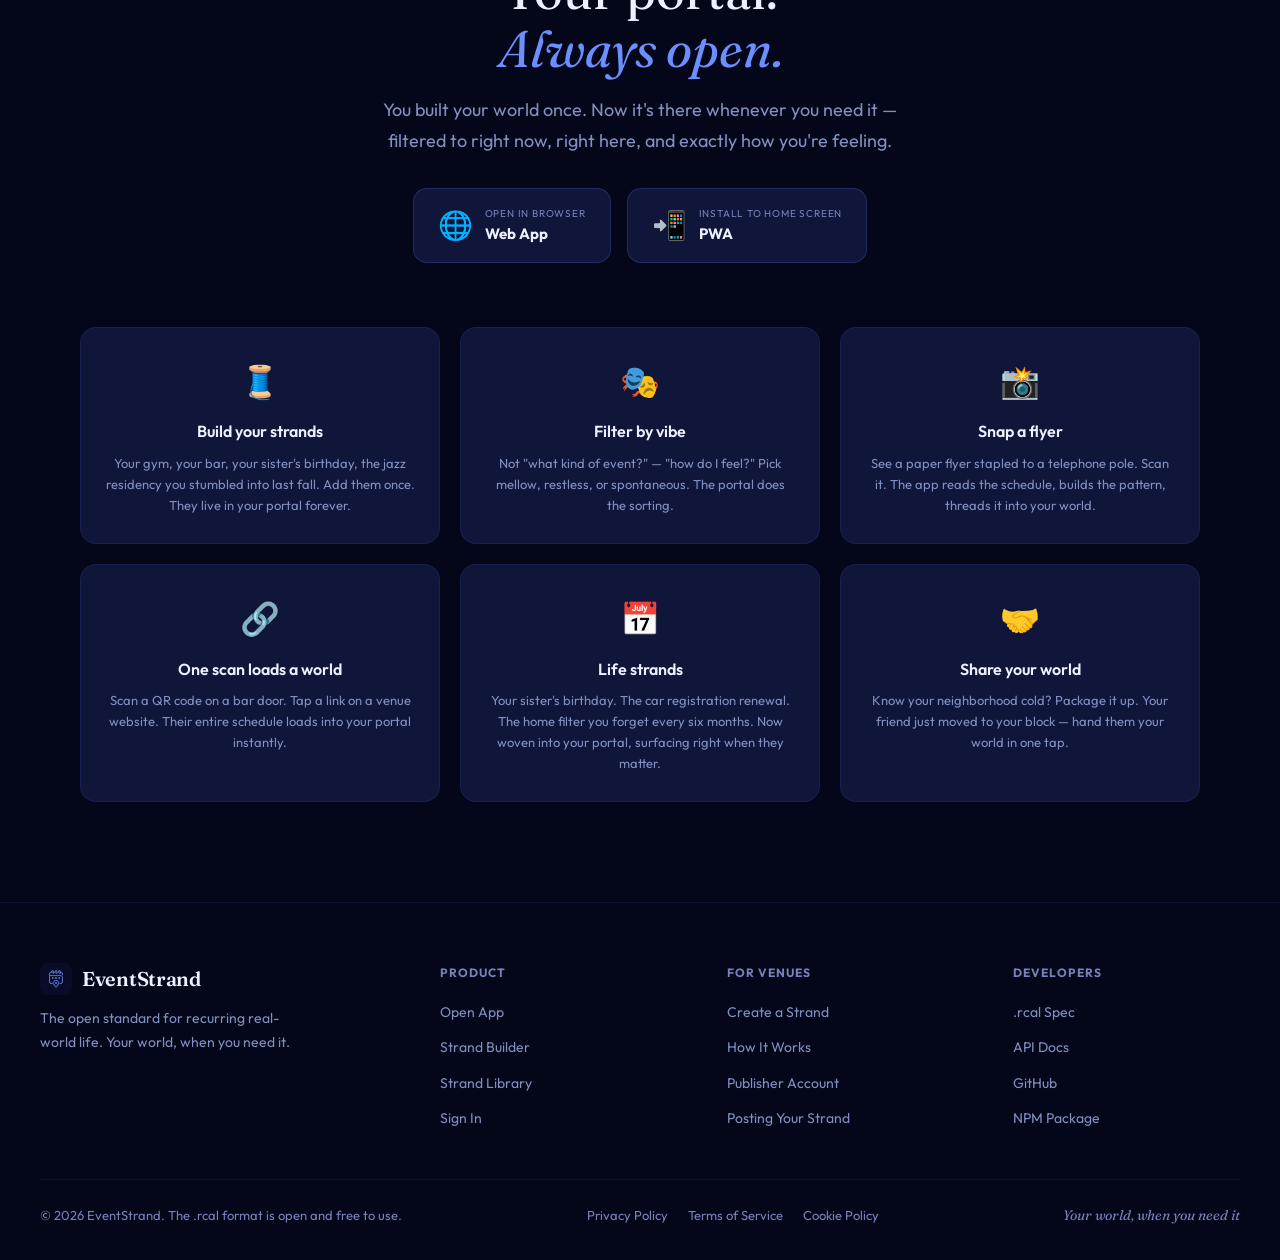
==== commit 73f9e70c: "Builder: match Copy Full Spec button to spec page Co-Authored-By: Claude Sonnet 5.5 <noreply@anthrop" ====
--- a/index.html
+++ b/index.html
@@ -184,6 +184,10 @@
 .c-amber { color: var(--primary); }
 
 #builder { background: var(--bg2); }
+.spec-copy-btn { display: inline-flex; align-items: center; justify-content: center; gap: 10px; padding: 11px 20px; border-radius: 10px; background: var(--primary); color: #fff; border: none; font-family: 'Outfit', sans-serif; font-size: 14px; font-weight: 600; cursor: pointer; transition: all 0.2s; box-shadow: 0 4px 18px rgba(108,143,255,0.30); }
+.spec-copy-btn:hover { background: #8aaeff; transform: translateY(-1px); box-shadow: 0 6px 22px rgba(108,143,255,0.40); }
+.spec-copy-btn.copied { background: var(--green); box-shadow: 0 4px 18px var(--green-glow); }
+.spec-copy-icon { font-size: 16px; line-height: 1; }
 .builder-head { display: flex; justify-content: space-between; align-items: flex-end; gap: 40px; flex-wrap: wrap; }
 .builder-head-text { flex: 1 1 520px; min-width: 0; }
 .builder-head-actions { flex: 0 1 300px; display: flex; flex-direction: column; align-items: stretch; gap: 10px; padding-bottom: 6px; }
@@ -1289,7 +1293,10 @@
         <p class="section-sub">Build your strand — give it a name, add recurring nights, one-off shows, or manually-maintained date lists. Download the <code>.rcal</code> file or host it live on EventStrand.</p>
       </div>
       <div class="builder-head-actions">
-        <button type="button" id="rcal-copy-btn" class="btn btn-primary" onclick="esCopyRcalInstructions(this)">📋 Copy format instructions</button>
+        <button type="button" id="rcal-copy-btn" class="spec-copy-btn" onclick="esCopyRcalInstructions(this)">
+          <span class="spec-copy-icon">📋</span>
+          <span class="spec-copy-label">Copy Full Spec</span>
+        </button>
         <span class="builder-head-hint">Paste into ChatGPT or Claude, describe your schedule, get back a ready-to-use .rcal.</span>
         <button type="button" class="builder-load-link" onclick="esLoadRcalClick()">Already have an .rcal? Load to your dashboard →</button>
         <input type="file" id="rcal-load-input" accept=".rcal,.json,application/json" style="display:none" onchange="esLoadRcalFile(this)">
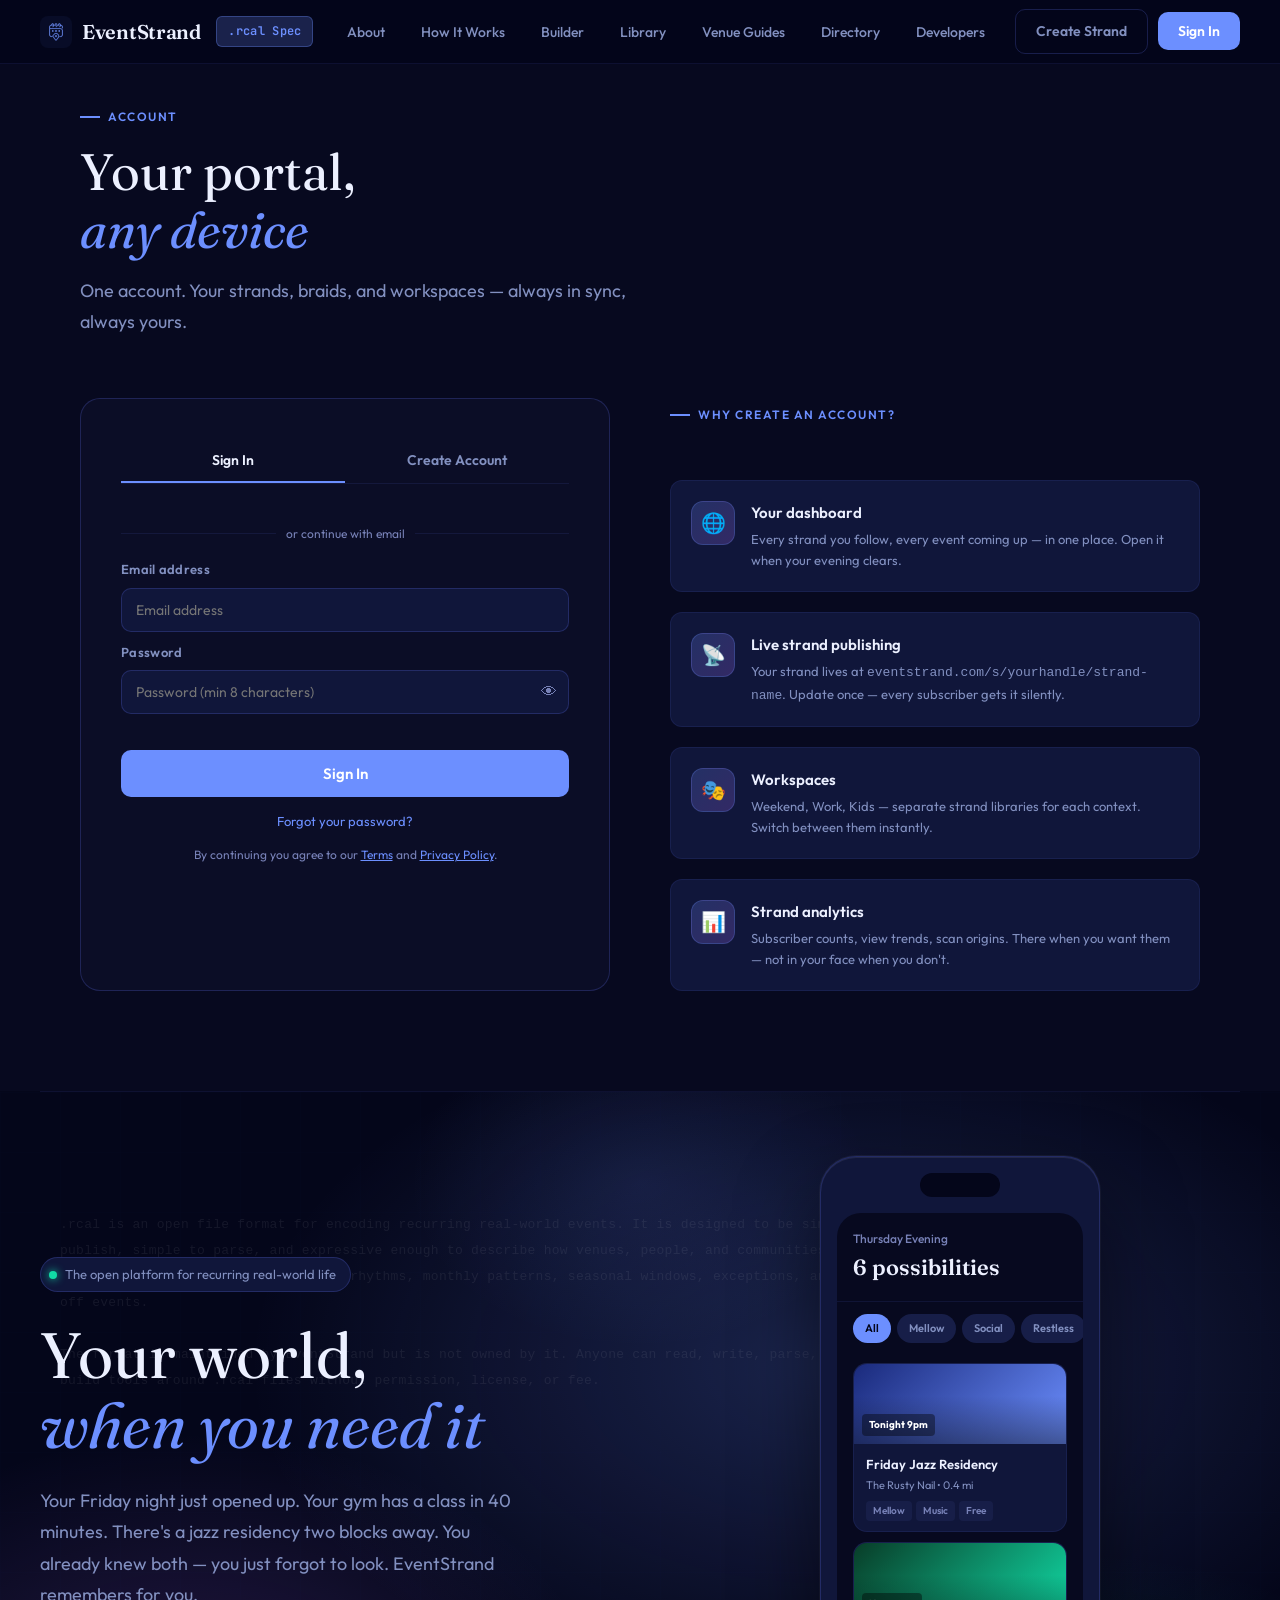
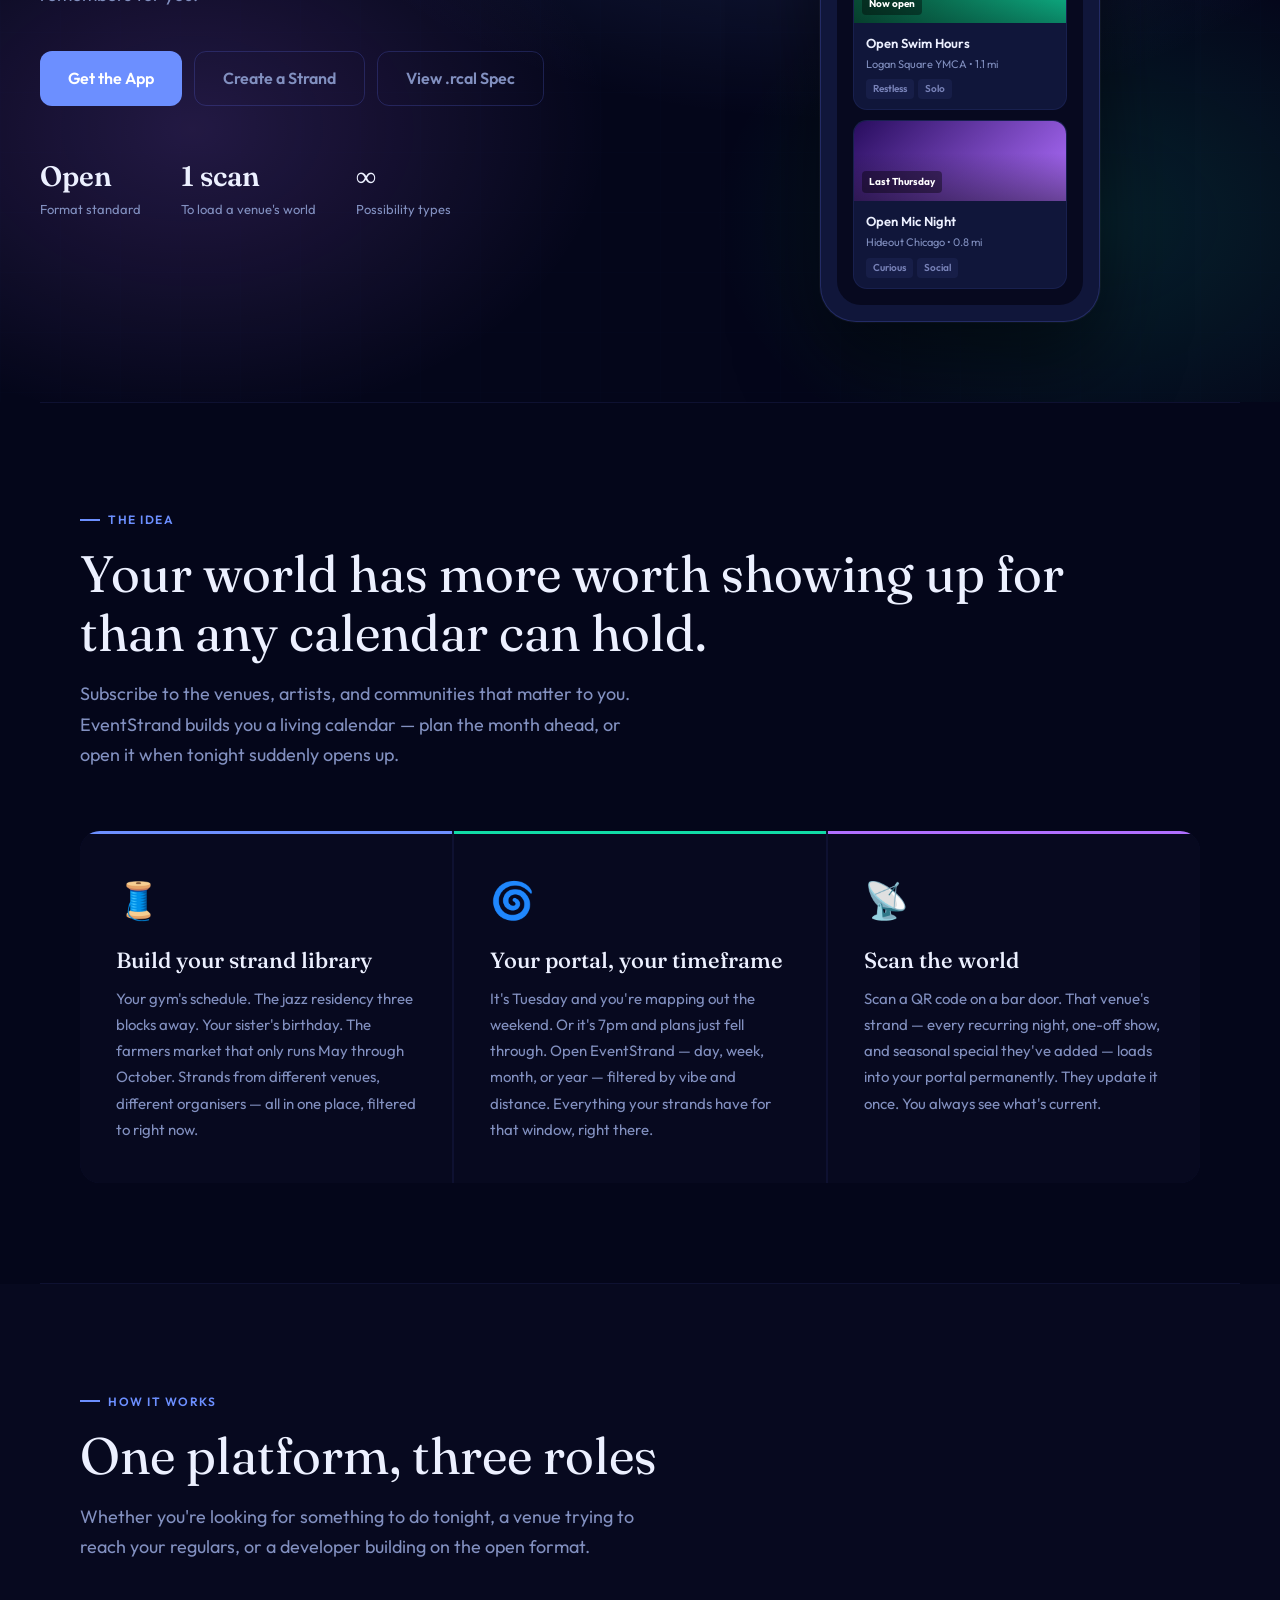
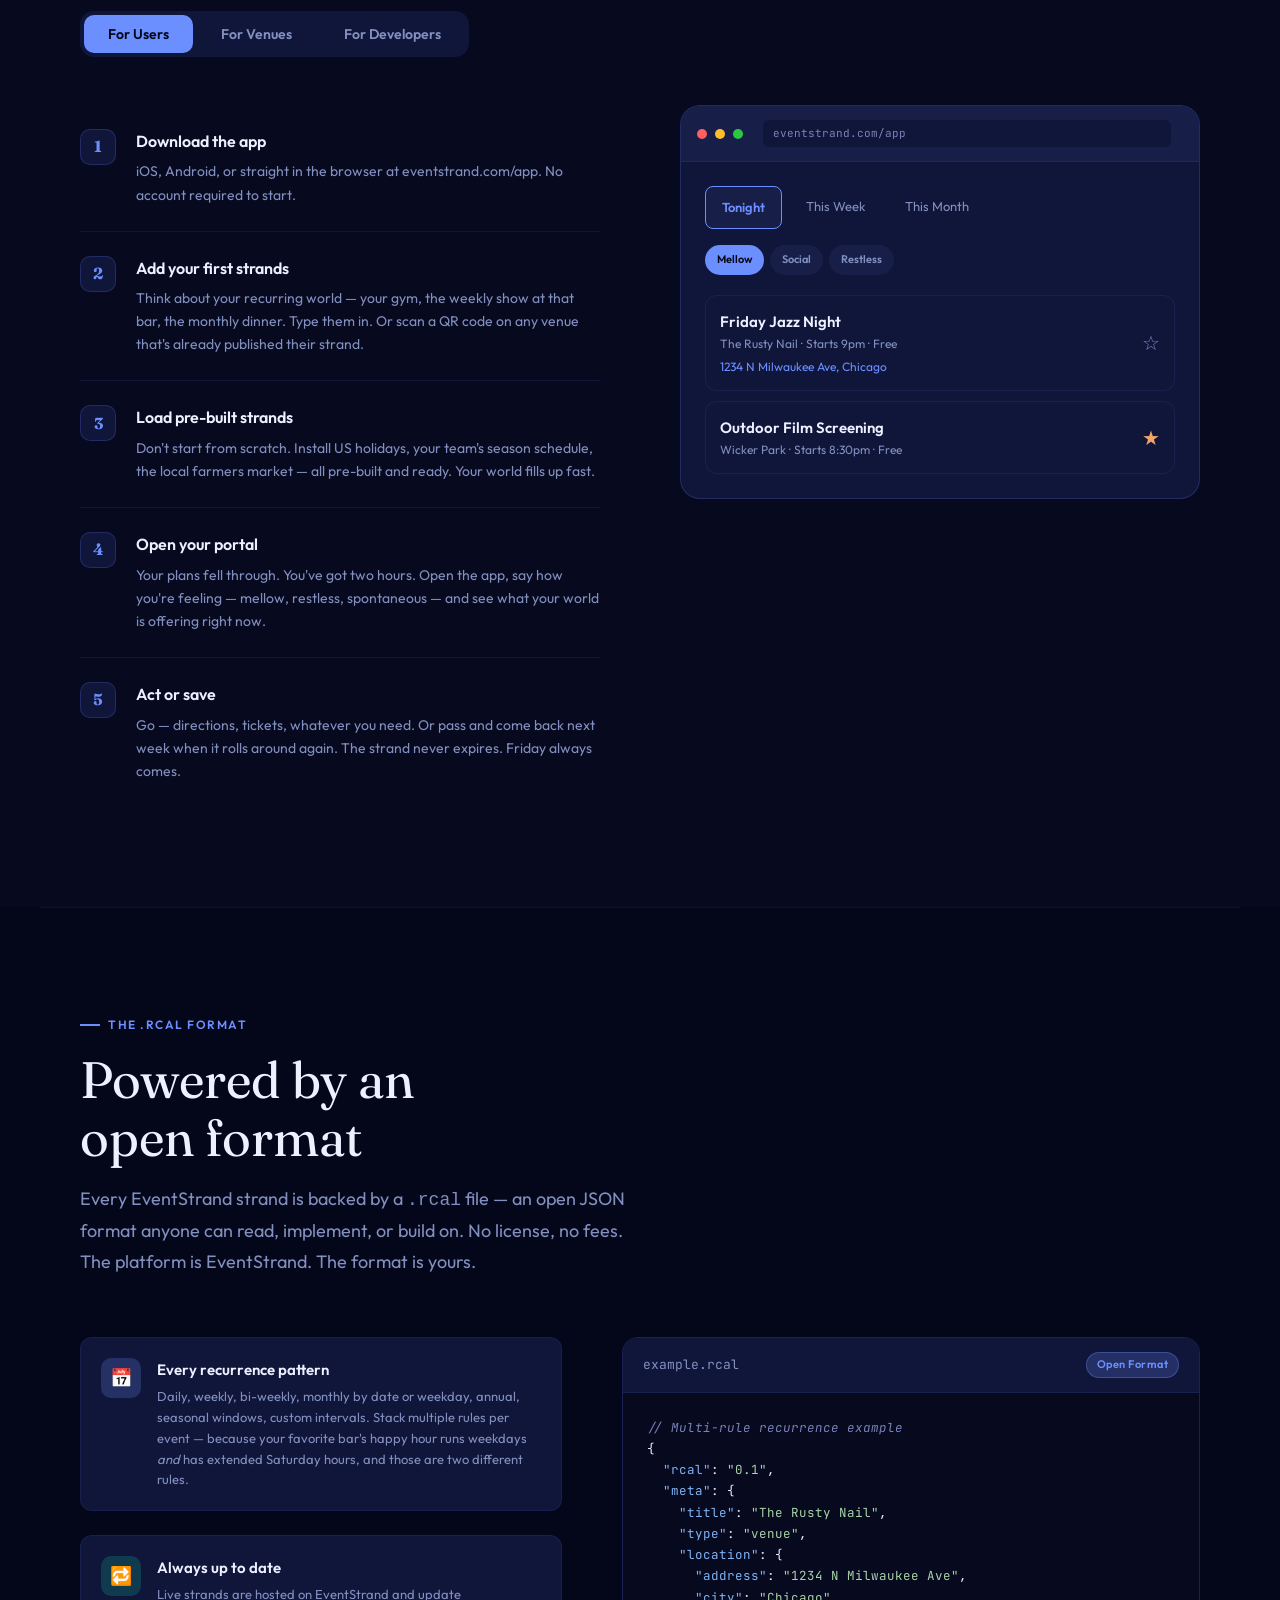
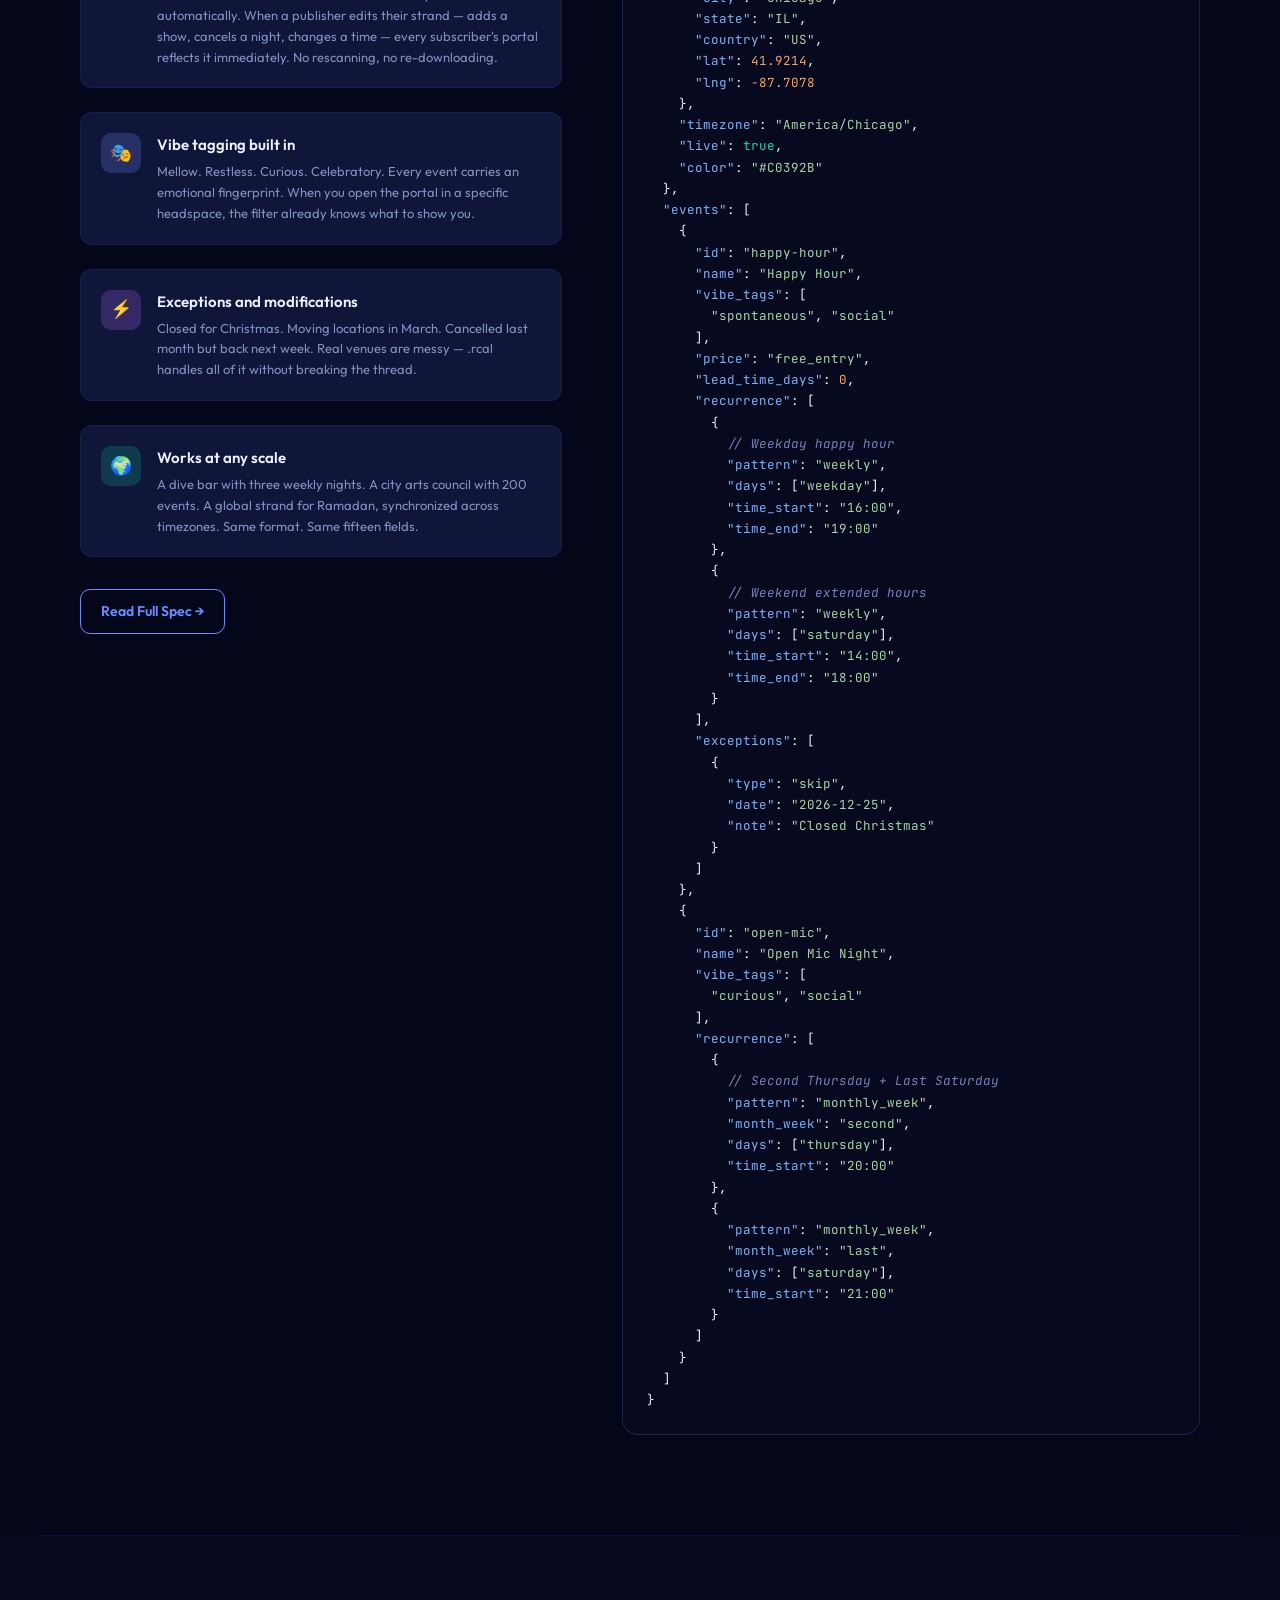
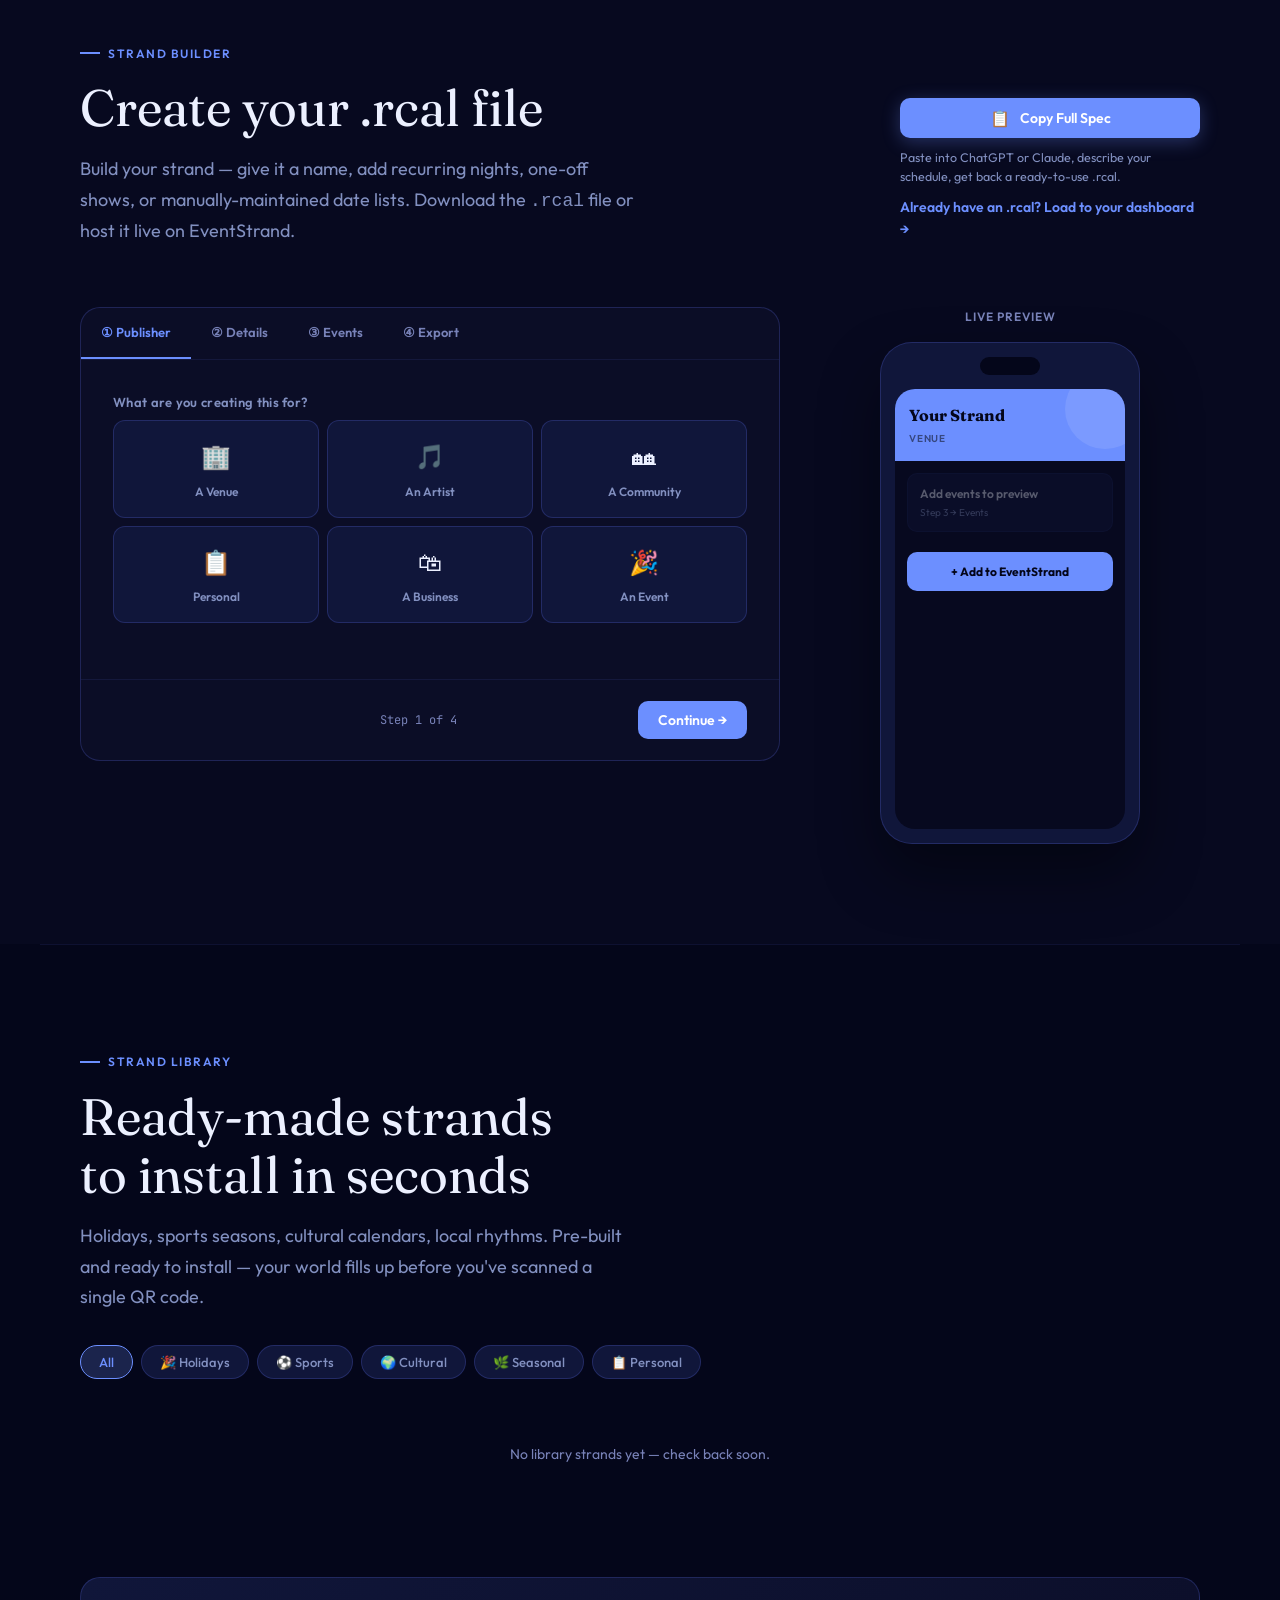
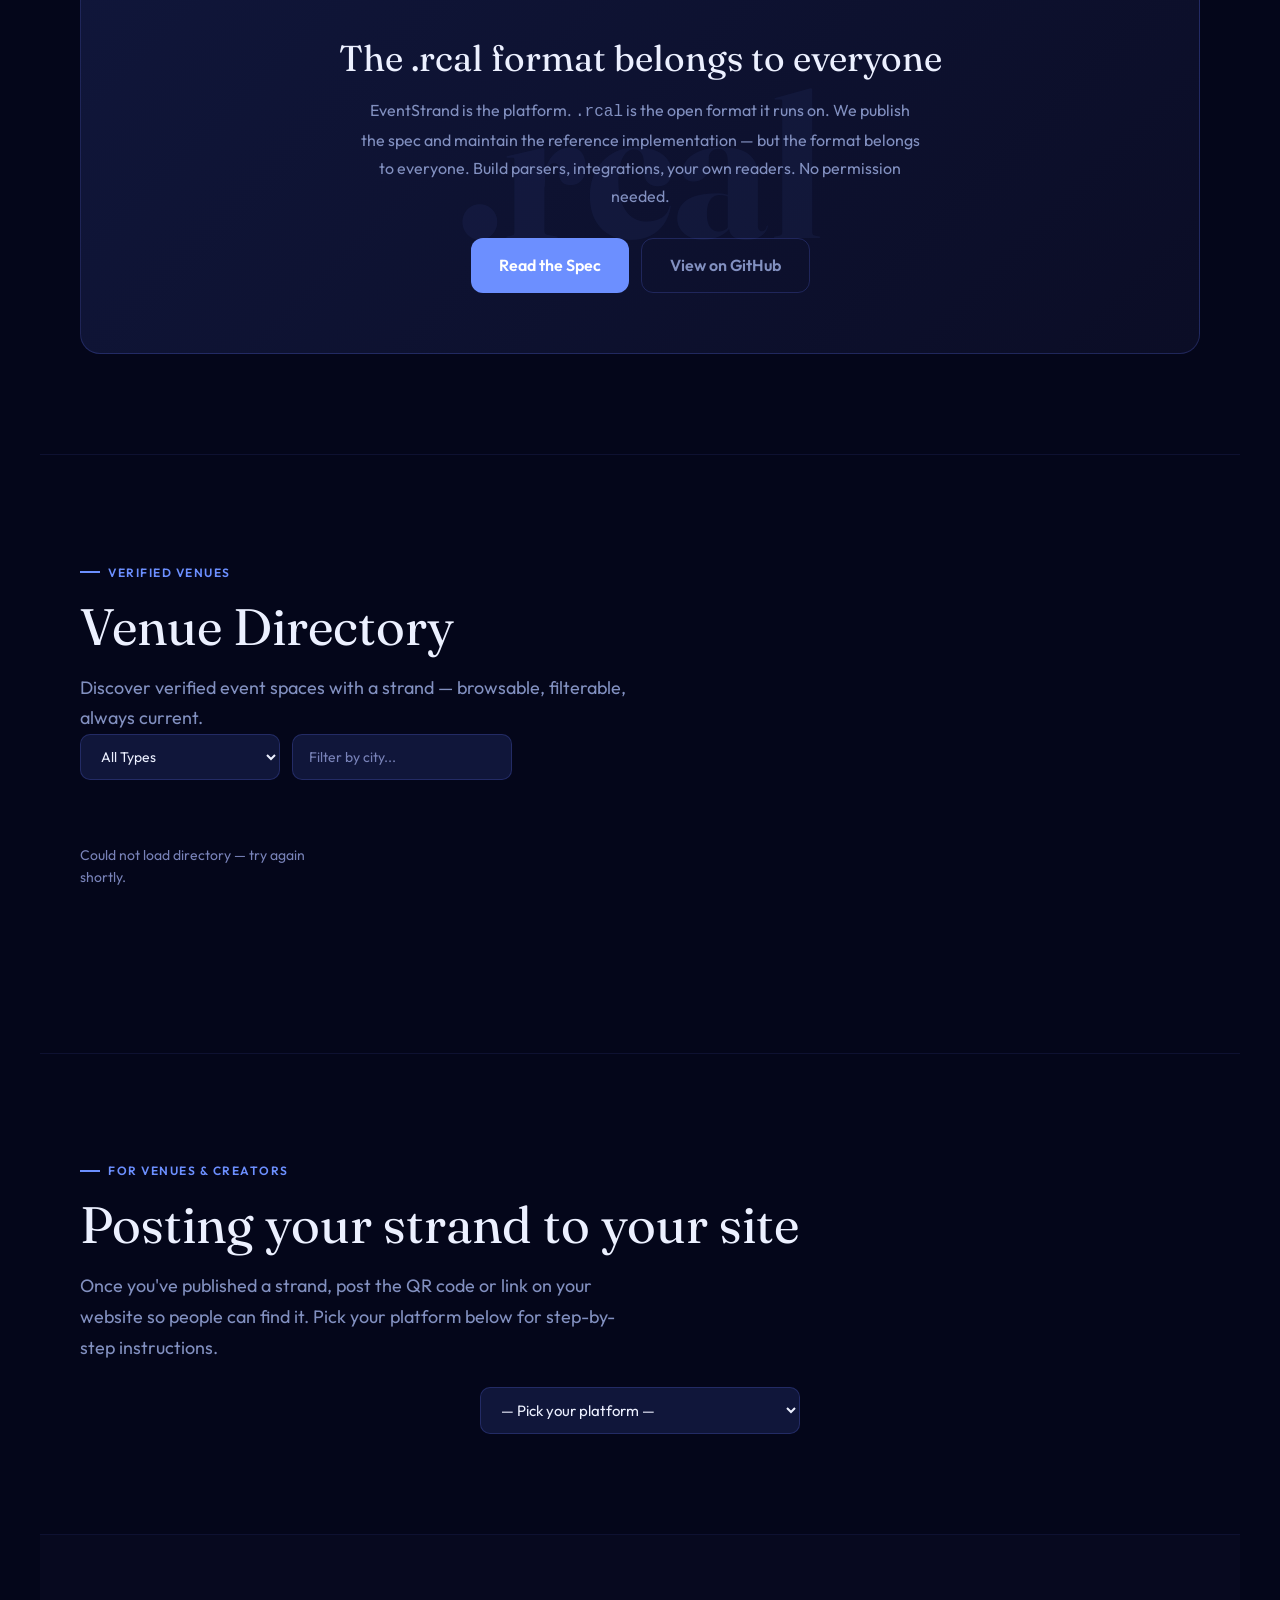
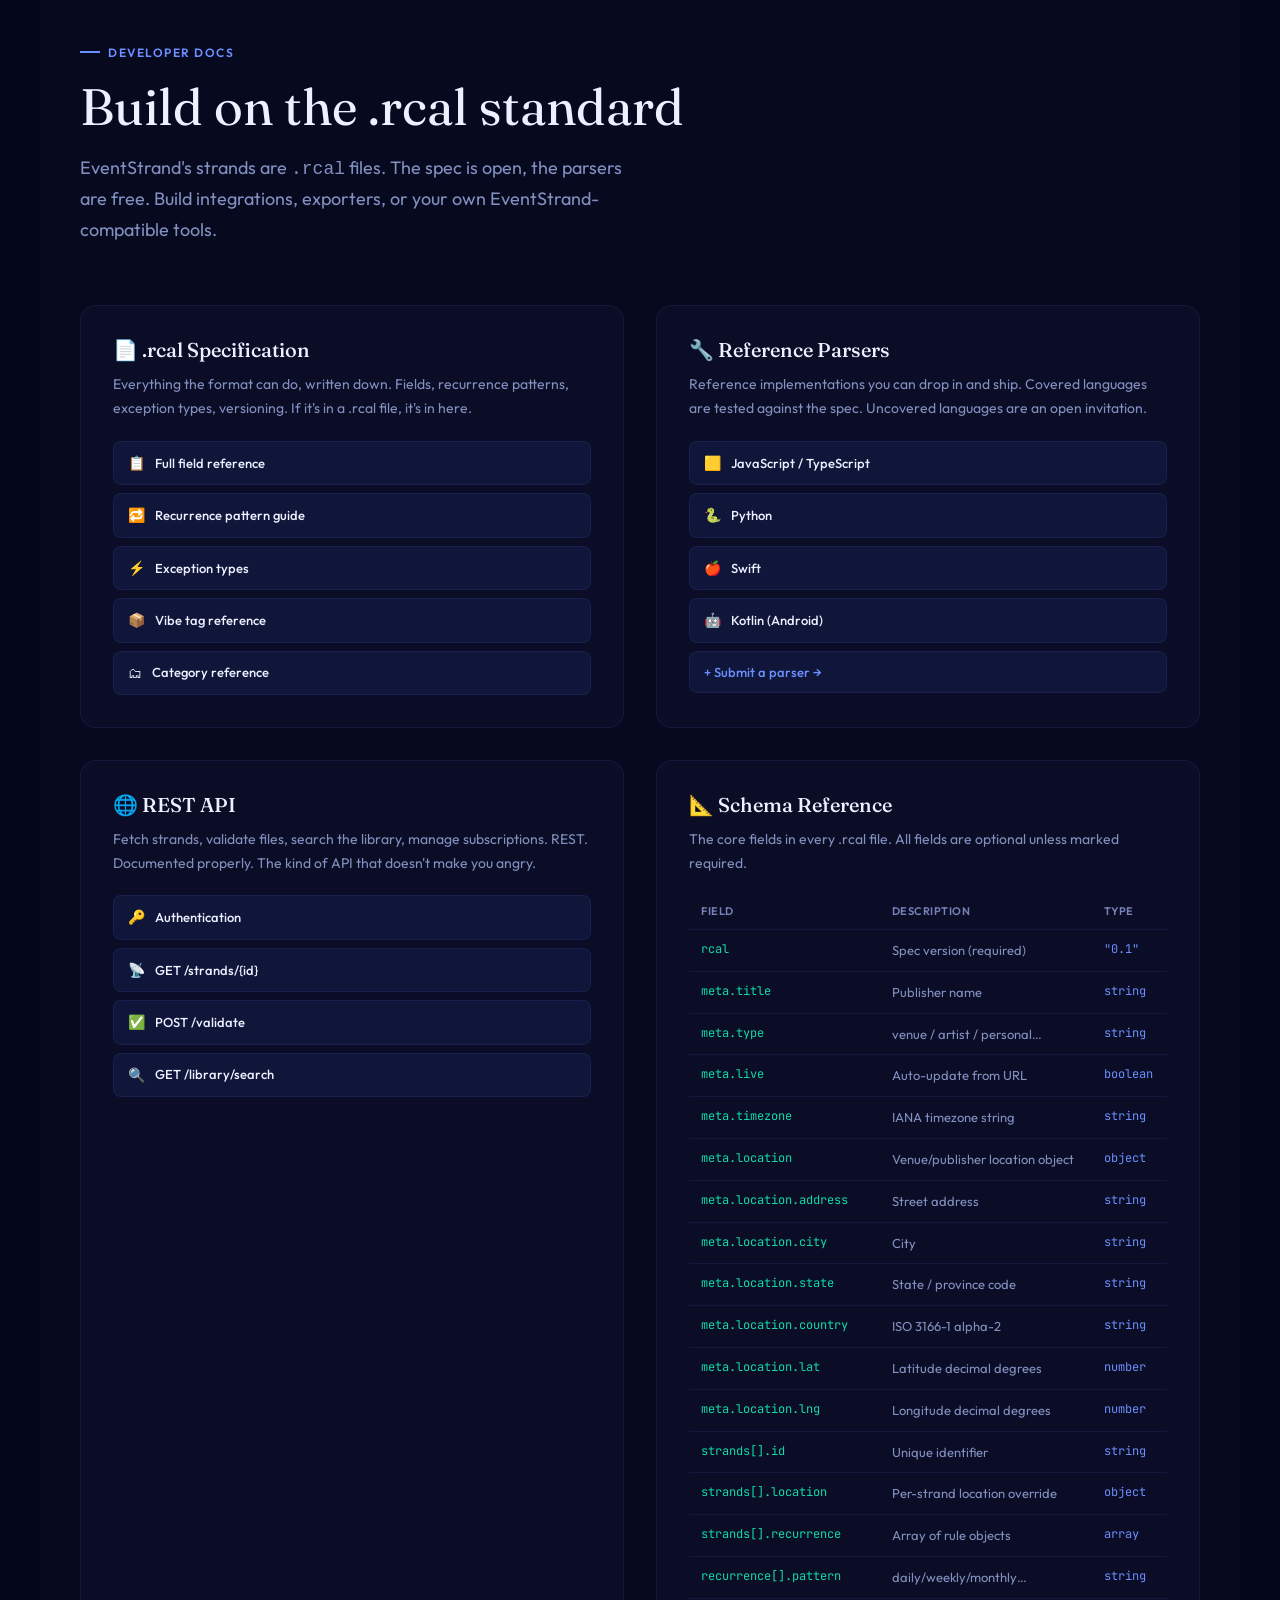
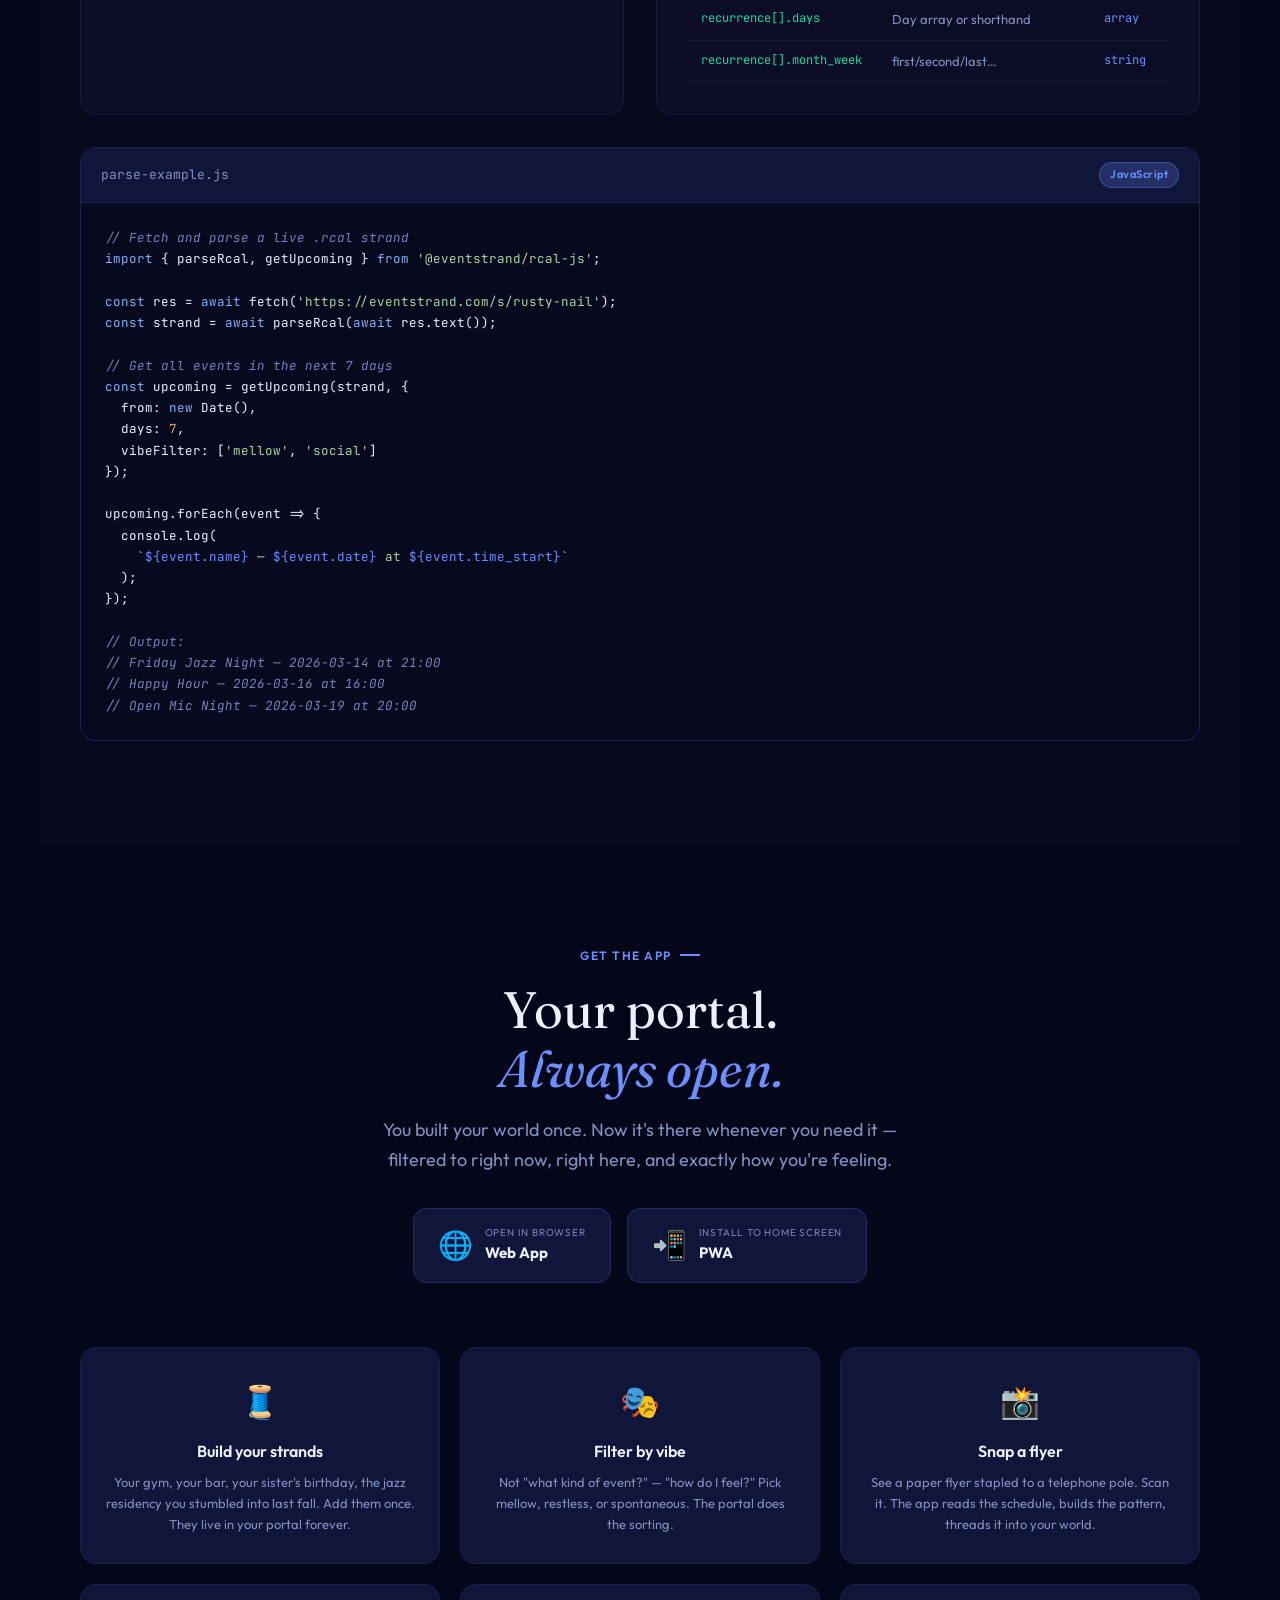
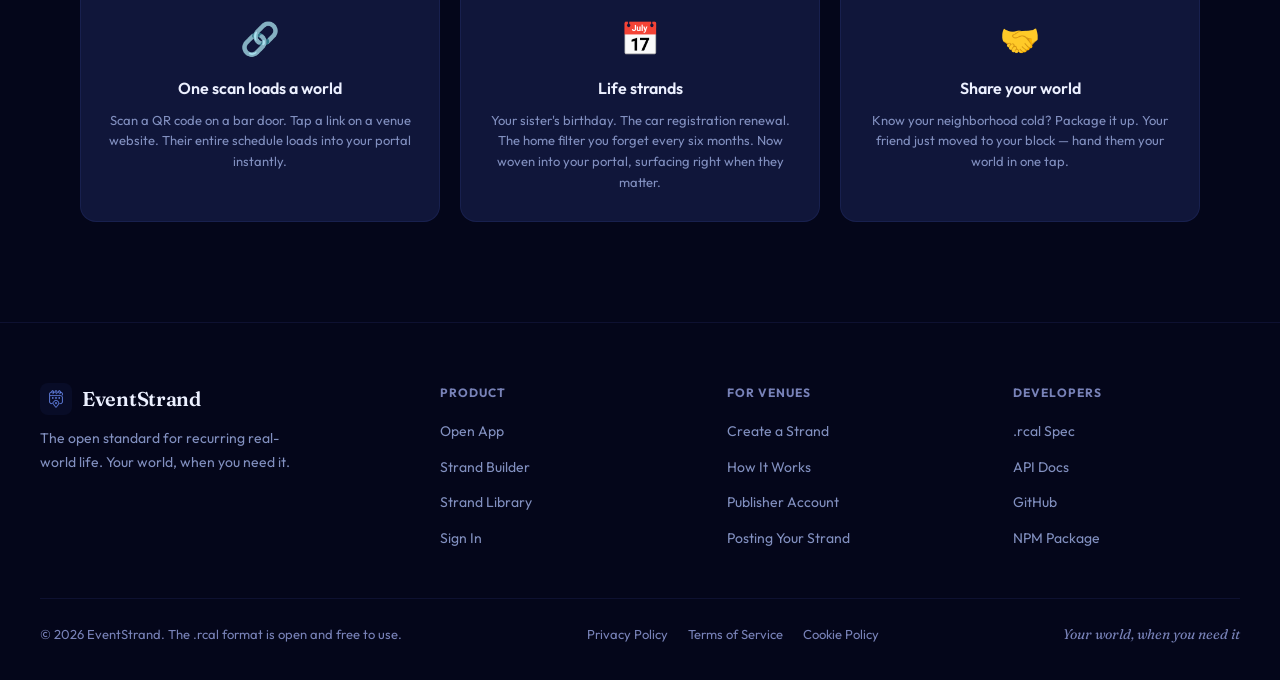
==== commit ede75e10: "Fix nav above app views; empty home Library section Co-Authored-By: Claude Sonnet 5.5 <noreply@anthr" ====
--- a/index.html
+++ b/index.html
@@ -42,7 +42,7 @@
 .mono { font-family: 'JetBrains Mono', monospace; }
 h1,h2,h3 { font-family: 'Fraunces', serif; line-height: 1.15; }
 
-nav { position: fixed; top: 0; left: 0; right: 0; z-index: 100; display: flex; align-items: center; justify-content: space-between; padding: 0 40px; height: 64px; background: rgba(4,6,26,0.90); backdrop-filter: blur(20px); border-bottom: 1px solid var(--border); }
+nav { position: fixed; top: 0; left: 0; right: 0; z-index: 250; display: flex; align-items: center; justify-content: space-between; padding: 0 40px; height: 64px; background: rgba(4,6,26,0.90); backdrop-filter: blur(20px); border-bottom: 1px solid var(--border); }
 .nav-logo { display: flex; align-items: center; gap: 10px; text-decoration: none; }
 .nav-logo-mark { width: 32px; height: 32px; background: linear-gradient(135deg, var(--primary), var(--violet)); border-radius: 8px; display: flex; align-items: center; justify-content: center; font-family: 'Fraunces', serif; font-size: 18px; font-weight: 700; color: white; }
 .nav-logo-text { font-family: 'Fraunces', serif; font-size: 20px; font-weight: 600; color: var(--text); letter-spacing: -0.3px; }
@@ -542,10 +542,10 @@
 .auth-tab { flex: 1; padding: 10px; border-radius: 8px; border: none; background: none; font-family: 'Outfit', sans-serif; font-size: 14px; font-weight: 600; color: var(--text-dim); cursor: pointer; transition: all 0.2s; }
 .auth-tab.active { background: var(--primary); color: white; }
 /* ── APP OVERLAY ── */
-#es-app { display: none; position: fixed; inset: 0; z-index: 200; flex-direction: column; background: var(--bg); overflow-y: auto; }
+#es-app { display: none; position: fixed; inset: 64px 0 0 0; z-index: 200; flex-direction: column; background: var(--bg); overflow-y: auto; }
 .app-view { display: none; flex: 1; padding: 24px 40px 60px; max-width: 900px; width: 100%; margin: 0 auto; box-sizing: border-box; }
 .app-view.active { display: block; }
-.app-topbar { position: sticky; top: 0; z-index: 201; display: flex; align-items: center; padding: 0 40px; height: 64px; background: rgba(4,6,26,0.92); backdrop-filter: blur(20px); border-bottom: 1px solid var(--border); flex-shrink: 0; gap: 12px; }
+.app-topbar { position: sticky; top: 0; z-index: 201; display: none; align-items: center; padding: 0 40px; height: 64px; background: rgba(4,6,26,0.92); backdrop-filter: blur(20px); border-bottom: 1px solid var(--border); flex-shrink: 0; gap: 12px; }
 
 /* ── AUTH + HANDLE MODALS ── */
 #es-auth-modal, #es-handle-modal, #es-report-modal { display: none; position: fixed; inset: 0; z-index: 300; align-items: center; justify-content: center; padding: 20px; background: rgba(4,6,26,0.82); backdrop-filter: blur(12px); }
@@ -656,6 +656,7 @@
         🔔<span class="nav-notif-dot" id="nav-notif-dot" style="display:none"></span>
       </button>
       <button class="btn btn-ghost" onclick="esGoto('dashboard')">Dashboard</button>
+      <button class="btn btn-ghost" style="font-size:13px;display:none;" id="admin-nav-btn" onclick="esGoto('admin')">🛡 Admin</button>
       <div class="nav-avatar" id="nav-avatar" onclick="esGoto('account')" title="Account"></div>
     </div>
   </div>
@@ -1492,88 +1493,16 @@
   <h2 class="section-title">Ready-made strands<br>to install in seconds</h2>
   <p class="section-sub">Holidays, sports seasons, cultural calendars, local rhythms. Pre-built and ready to install — your world fills up before you've scanned a single QR code.</p>
 
-  <div class="library-filters">
-    <button class="filter-chip active" onclick="filterStrands(this,'all')">All</button>
-    <button class="filter-chip" onclick="filterStrands(this,'holiday')">🎉 Holidays</button>
-    <button class="filter-chip" onclick="filterStrands(this,'cultural')">🌍 Cultural</button>
-    <button class="filter-chip" onclick="filterStrands(this,'sport')">⚽ Sports</button>
-    <button class="filter-chip" onclick="filterStrands(this,'seasonal')">🌿 Seasonal</button>
-    <button class="filter-chip" onclick="filterStrands(this,'community')">🏘 Community</button>
-    <button class="filter-chip" onclick="filterStrands(this,'personal')">📋 Personal</button>
-  </div>
-
-  <div class="strand-grid">
-    <div class="strand-card" data-category="holiday">
-      <div class="strand-card-img" style="background:linear-gradient(135deg,#1a2070,#6C8FFF);"><span style="font-size:32px;position:relative;z-index:1;padding-left:4px;">🎄</span></div>
-      <div class="strand-card-body">
-        <div class="strand-card-name">US Holidays 2026</div>
-        <div class="strand-card-desc">All federal holidays plus popular cultural dates. Includes lead-time suggestions for gift shopping and travel planning.</div>
-      </div>
-      <div class="strand-card-footer">
-        <span class="strand-card-meta">12 events · Annual</span>
-        <button class="strand-install-btn" onclick="esInstallCuratedDemo()">+ Install</button>
-      </div>
-    </div>
-    <div class="strand-card" data-category="cultural">
-      <div class="strand-card-img" style="background:linear-gradient(135deg,#2d1060,#9B6DFF);"><span style="font-size:32px;position:relative;z-index:1;padding-left:4px;">🌈</span></div>
-      <div class="strand-card-body">
-        <div class="strand-card-name">Pride Month 2026</div>
-        <div class="strand-card-desc">June events, parades, and celebrations. Connect your location to see local events auto-added to your portal.</div>
-      </div>
-      <div class="strand-card-footer">
-        <span class="strand-card-meta">Cultural · June</span>
-        <button class="strand-install-btn" onclick="esInstallCuratedDemo()">+ Install</button>
-      </div>
-    </div>
-    <div class="strand-card" data-category="sport">
-      <div class="strand-card-img" style="background:linear-gradient(135deg,#0a1a44,#2050c0);"><span style="font-size:32px;position:relative;z-index:1;padding-left:4px;">🏈</span></div>
-      <div class="strand-card-body">
-        <div class="strand-card-name">NFL Season 2026</div>
-        <div class="strand-card-desc">All game days, playoff schedule, Super Bowl window. Watch party possibilities auto-surfaced on game days.</div>
-      </div>
-      <div class="strand-card-footer">
-        <span class="strand-card-meta">18 weeks · Sport</span>
-        <button class="strand-install-btn" onclick="esInstallCuratedDemo()">+ Install</button>
-      </div>
-    </div>
-    <div class="strand-card" data-category="seasonal">
-      <div class="strand-card-img" style="background:linear-gradient(135deg,#0e3d24,#22D48A);"><span style="font-size:32px;position:relative;z-index:1;padding-left:4px;">🌱</span></div>
-      <div class="strand-card-body">
-        <div class="strand-card-name">Farmers Market Season</div>
-        <div class="strand-card-desc">Weekly Saturday markets, seasonal produce windows, and local vendor schedules. Covers spring through fall.</div>
-      </div>
-      <div class="strand-card-footer">
-        <span class="strand-card-meta">Weekly · May–Oct</span>
-        <button class="strand-install-btn" onclick="esInstallCuratedDemo()">+ Install</button>
-      </div>
-    </div>
-    <div class="strand-card" data-category="cultural">
-      <div class="strand-card-img" style="background:linear-gradient(135deg,#1a2060,#4F8EF7);"><span style="font-size:32px;position:relative;z-index:1;padding-left:4px;">🌙</span></div>
-      <div class="strand-card-body">
-        <div class="strand-card-name">Ramadan 2026</div>
-        <div class="strand-card-desc">Iftar times, Eid celebrations, and community events. Includes local mosque schedules if you connect your location.</div>
-      </div>
-      <div class="strand-card-footer">
-        <span class="strand-card-meta">Cultural · Annual</span>
-        <button class="strand-install-btn" onclick="esInstallCuratedDemo()">+ Install</button>
-      </div>
-    </div>
-    <div class="strand-card" data-category="personal">
-      <div class="strand-card-img" style="background:linear-gradient(135deg,#1a0b48,var(--violet));"><span style="font-size:32px;position:relative;z-index:1;padding-left:4px;">🏠</span></div>
-      <div class="strand-card-body">
-        <div class="strand-card-name">Home Maintenance</div>
-        <div class="strand-card-desc">Seasonal tasks, filter changes, service intervals. A ready-made household upkeep strand you can customize to your home.</div>
-      </div>
-      <div class="strand-card-footer">
-        <span class="strand-card-meta">Personal · 14 tasks</span>
-        <button class="strand-install-btn" onclick="esInstallCuratedDemo()">+ Install</button>
-      </div>
-    </div>
-  </div>
-
-  <div style="text-align:center;margin-top:40px;">
-    <a href="#" class="btn btn-ghost btn-lg" onclick="esShowAuth('Sign in to browse the full strand library')">Browse All Strands →</a>
-  </div>
+  <div class="library-filters" id="home-lib-filter-chips">
+    <button class="filter-chip active" onclick="esLibFilter('all',this)">All</button>
+    <button class="filter-chip" onclick="esLibFilter('holiday',this)">🎉 Holidays</button>
+    <button class="filter-chip" onclick="esLibFilter('sport',this)">⚽ Sports</button>
+    <button class="filter-chip" onclick="esLibFilter('cultural',this)">🌍 Cultural</button>
+    <button class="filter-chip" onclick="esLibFilter('seasonal',this)">🌿 Seasonal</button>
+    <button class="filter-chip" onclick="esLibFilter('personal',this)">📋 Personal</button>
+  </div>
+
+  <div id="home-library-grid" class="strand-grid"></div>
 
   <div class="open-banner">
     <h2>The .rcal format belongs to everyone</h2>
@@ -2100,7 +2029,6 @@
     <button class="nav-notif-btn" onclick="esToggleNotif()" title="Notifications" id="app-bell">
       🔔<span class="nav-notif-dot" id="app-notif-dot" style="display:none"></span>
     </button>
-    <button class="btn btn-ghost" style="font-size:13px;display:none;" id="admin-nav-btn" onclick="esGoto('admin')">🛡 Admin</button>
     <div class="nav-avatar" id="app-avatar" onclick="esGoto('account')" title="Account"></div>
   </nav>
 
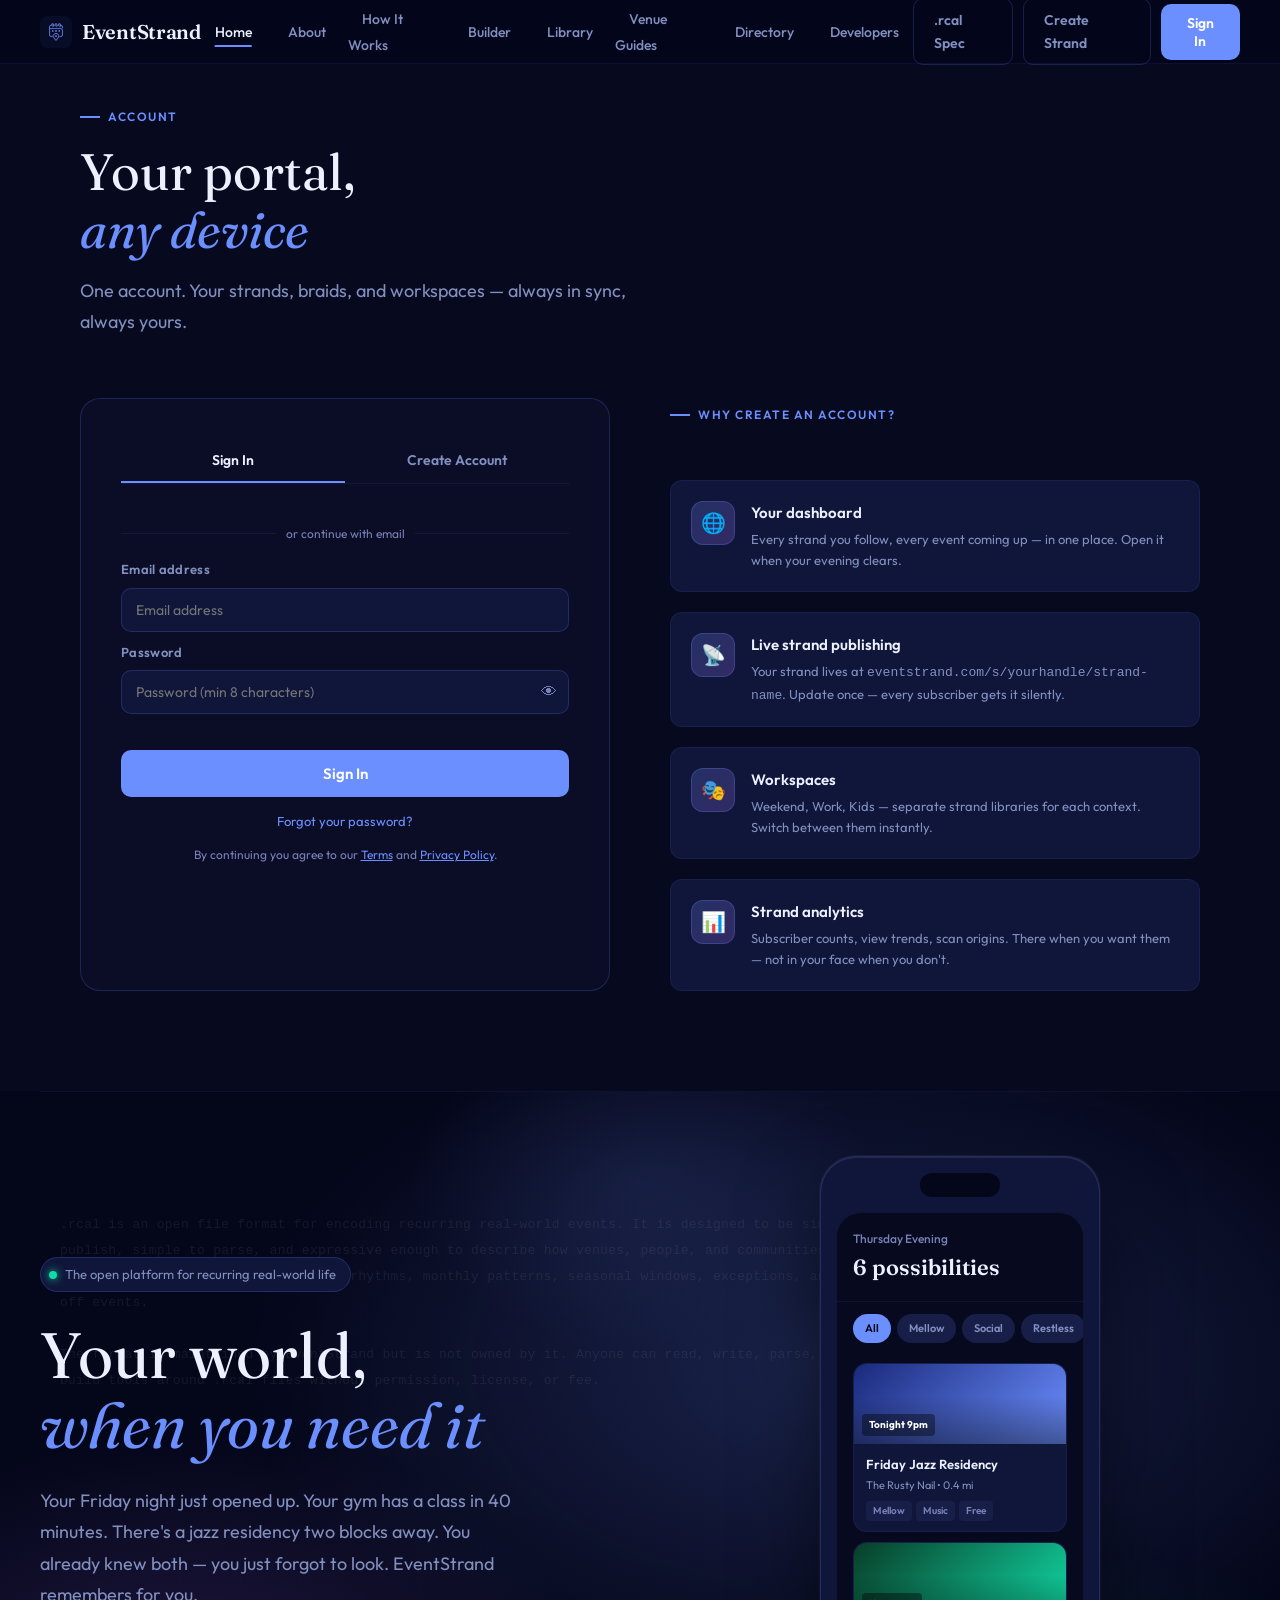
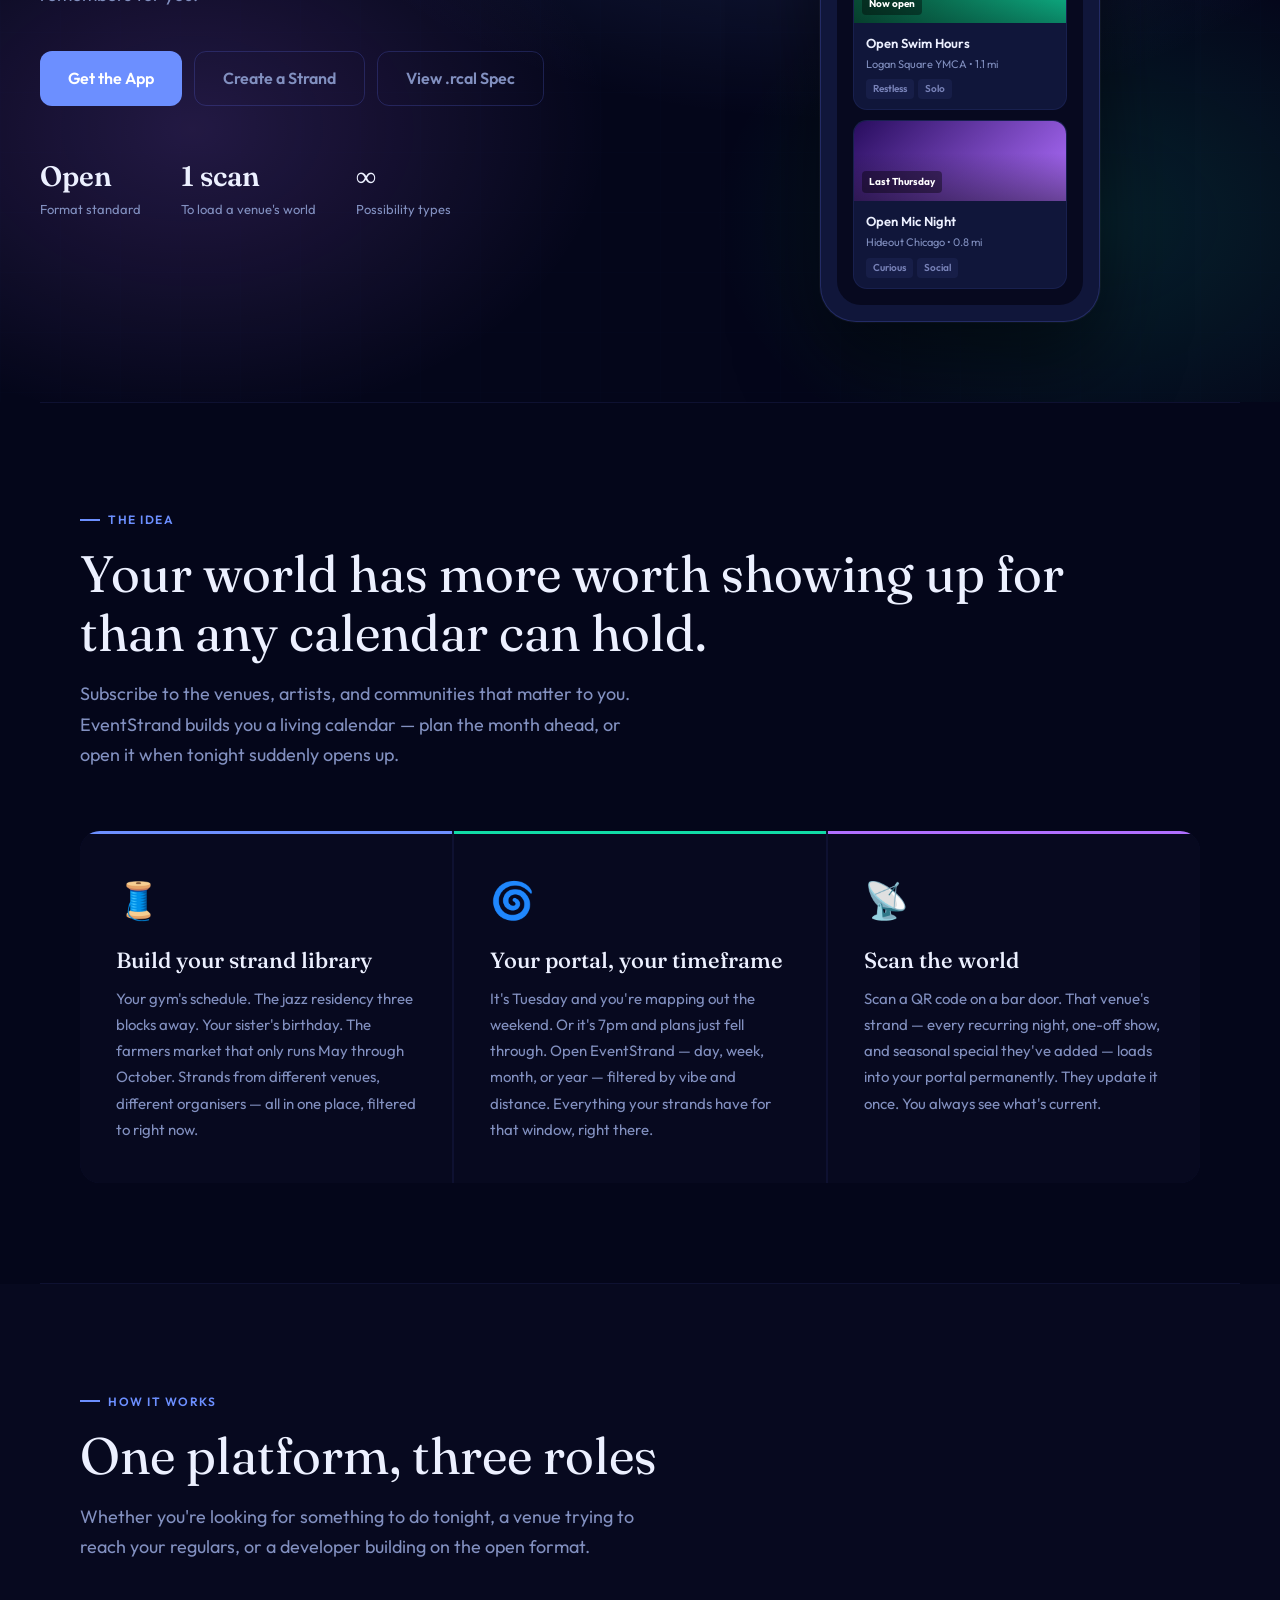
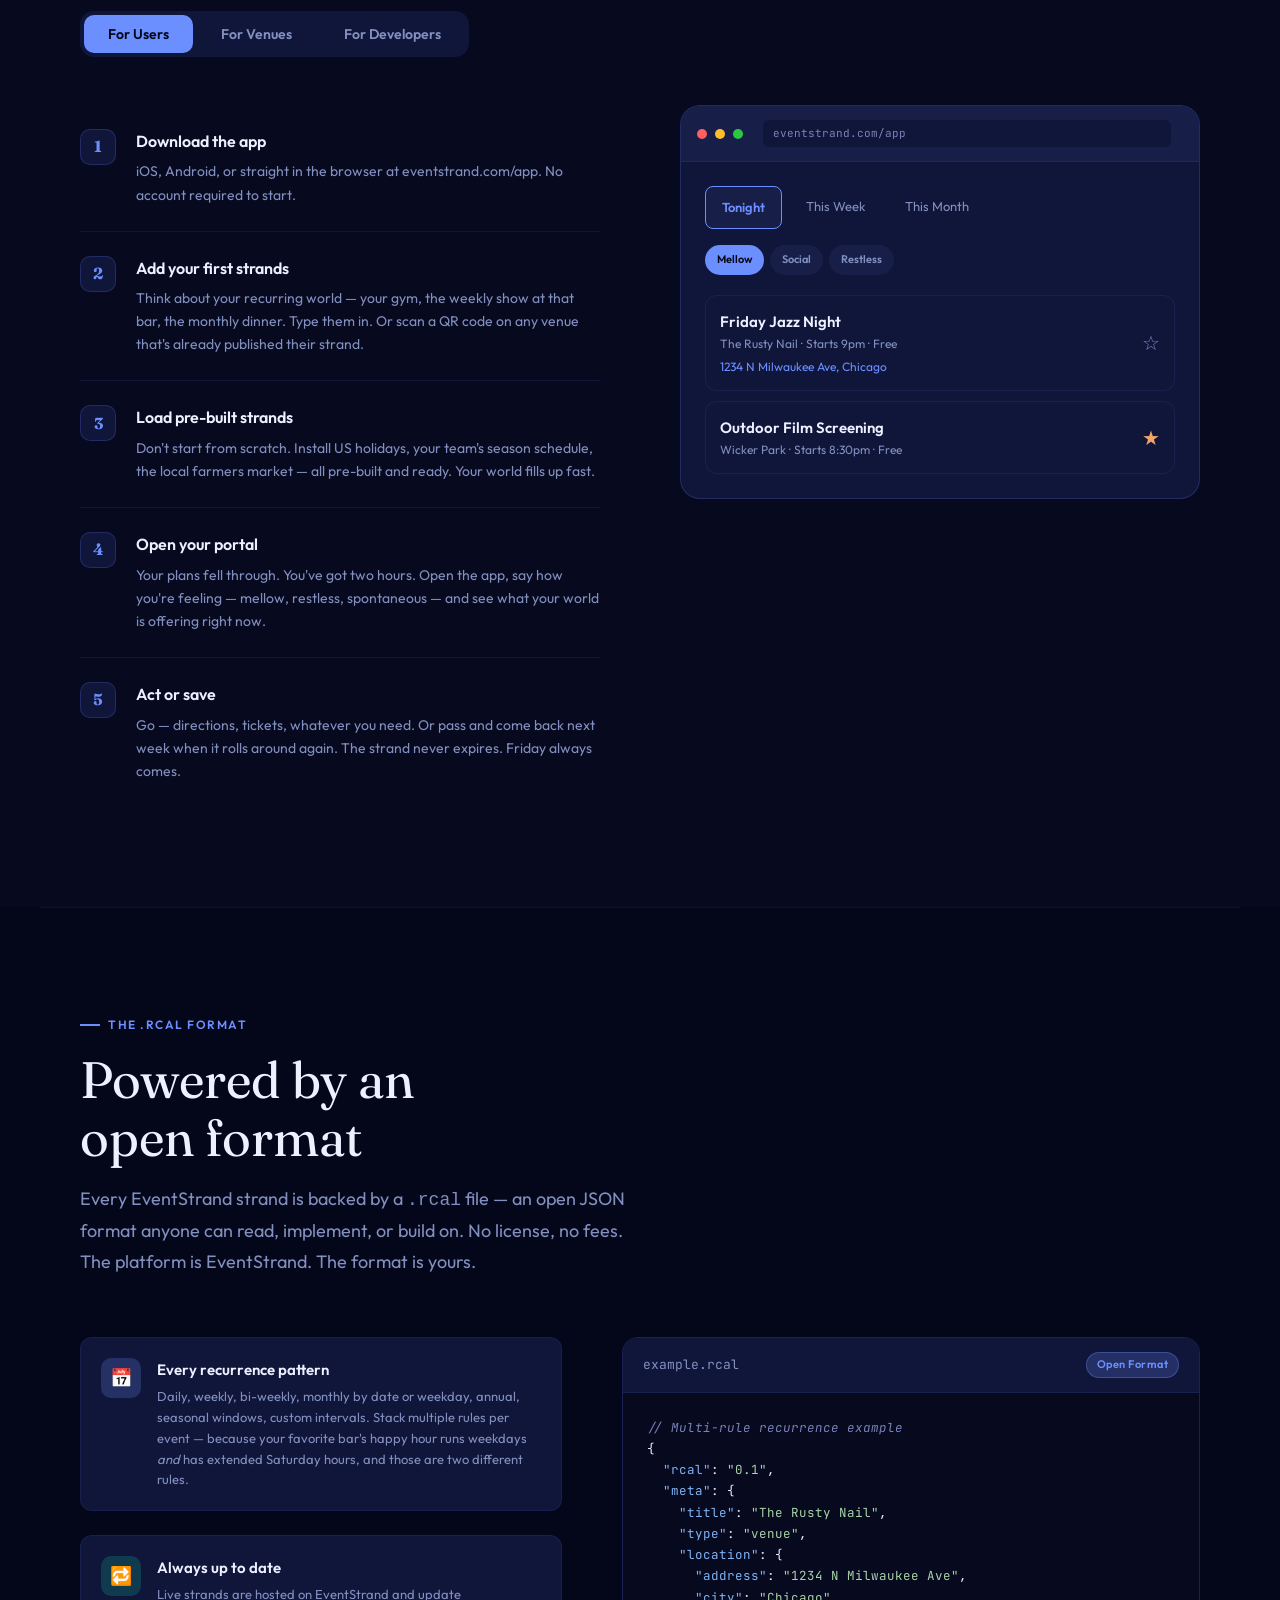
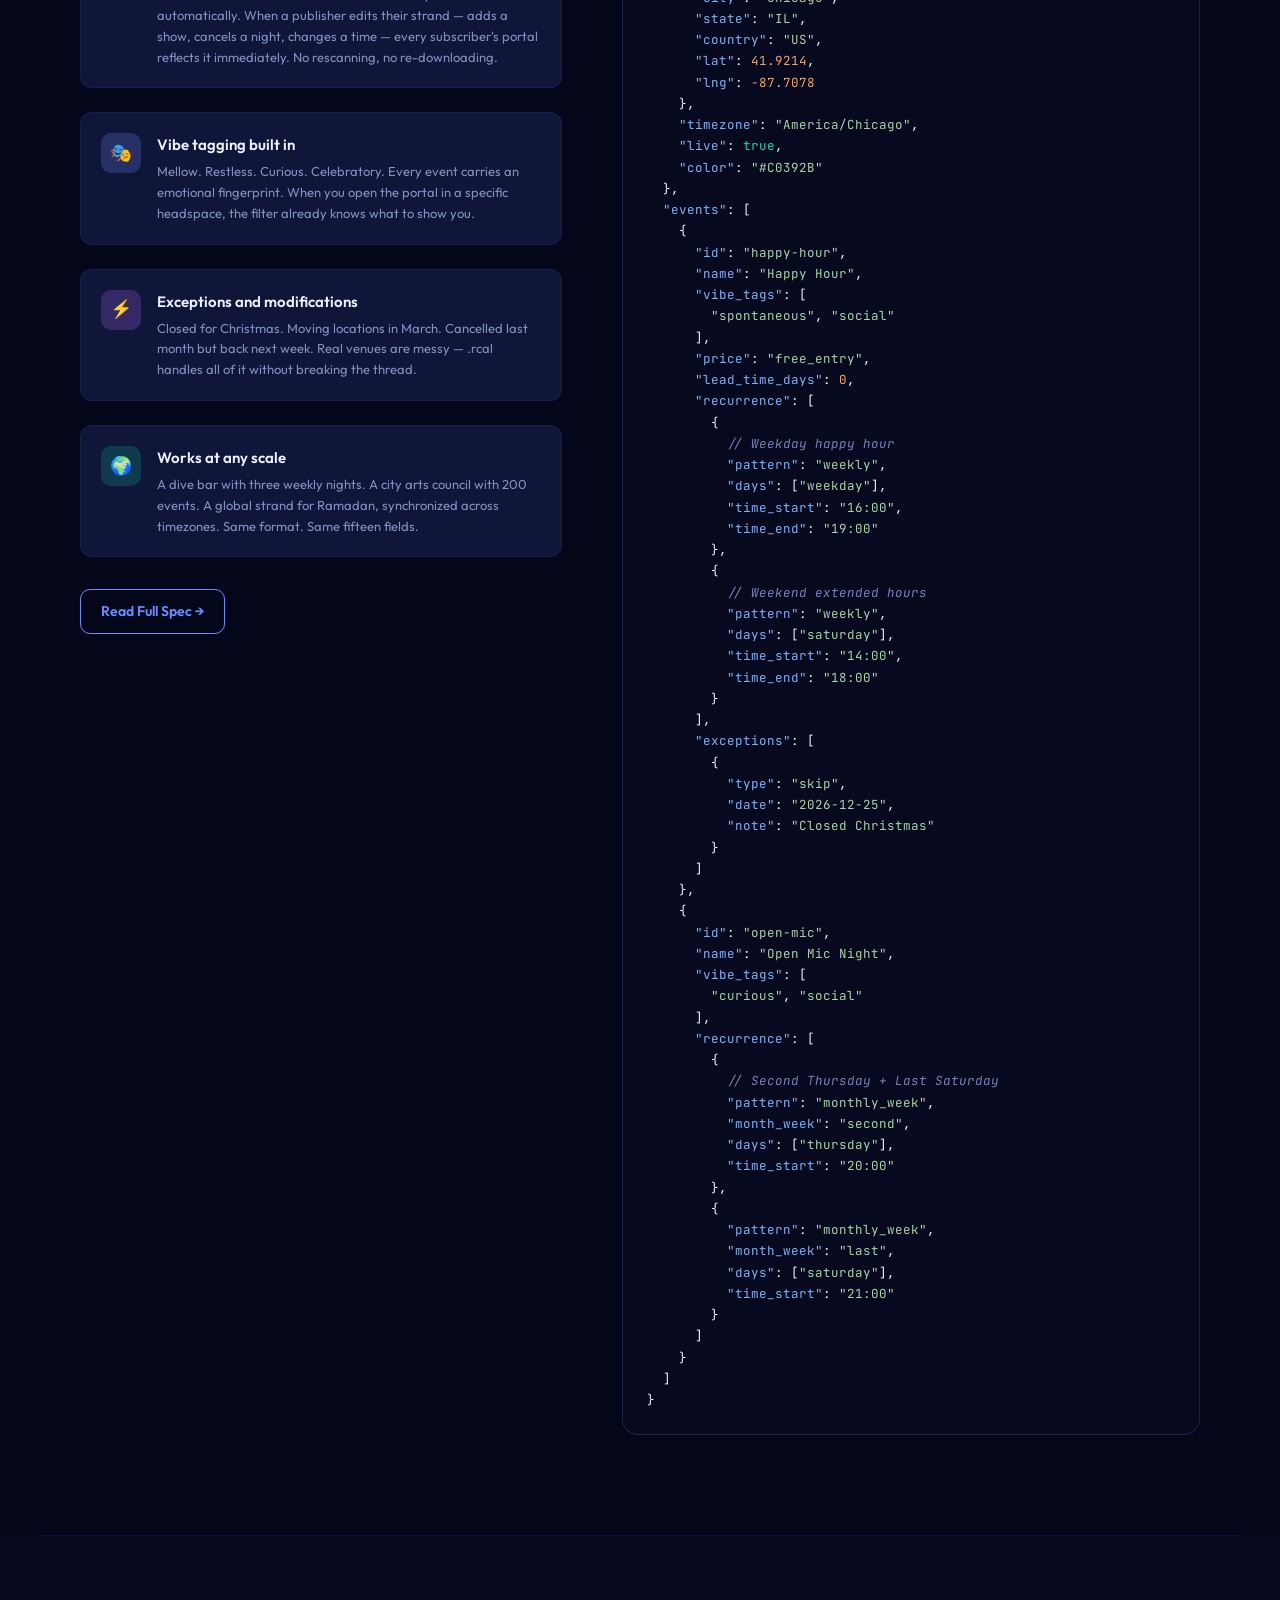
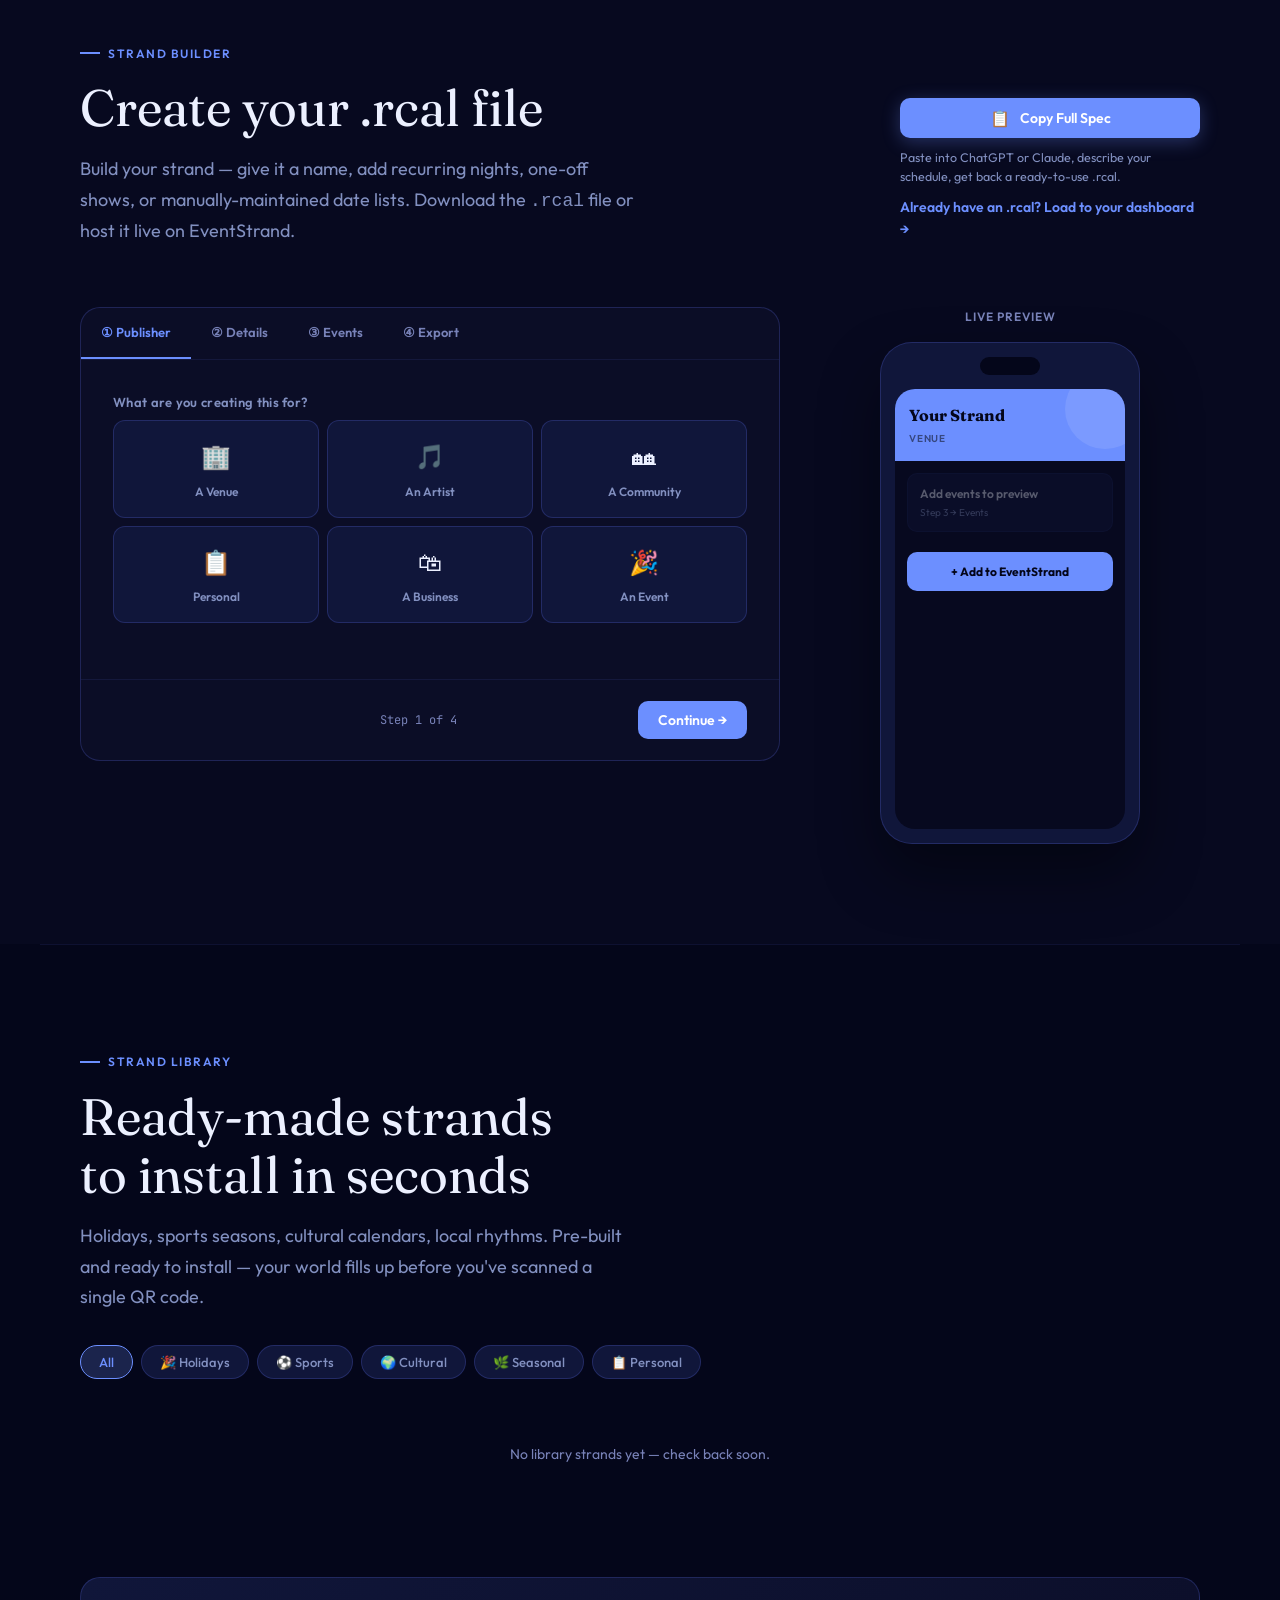
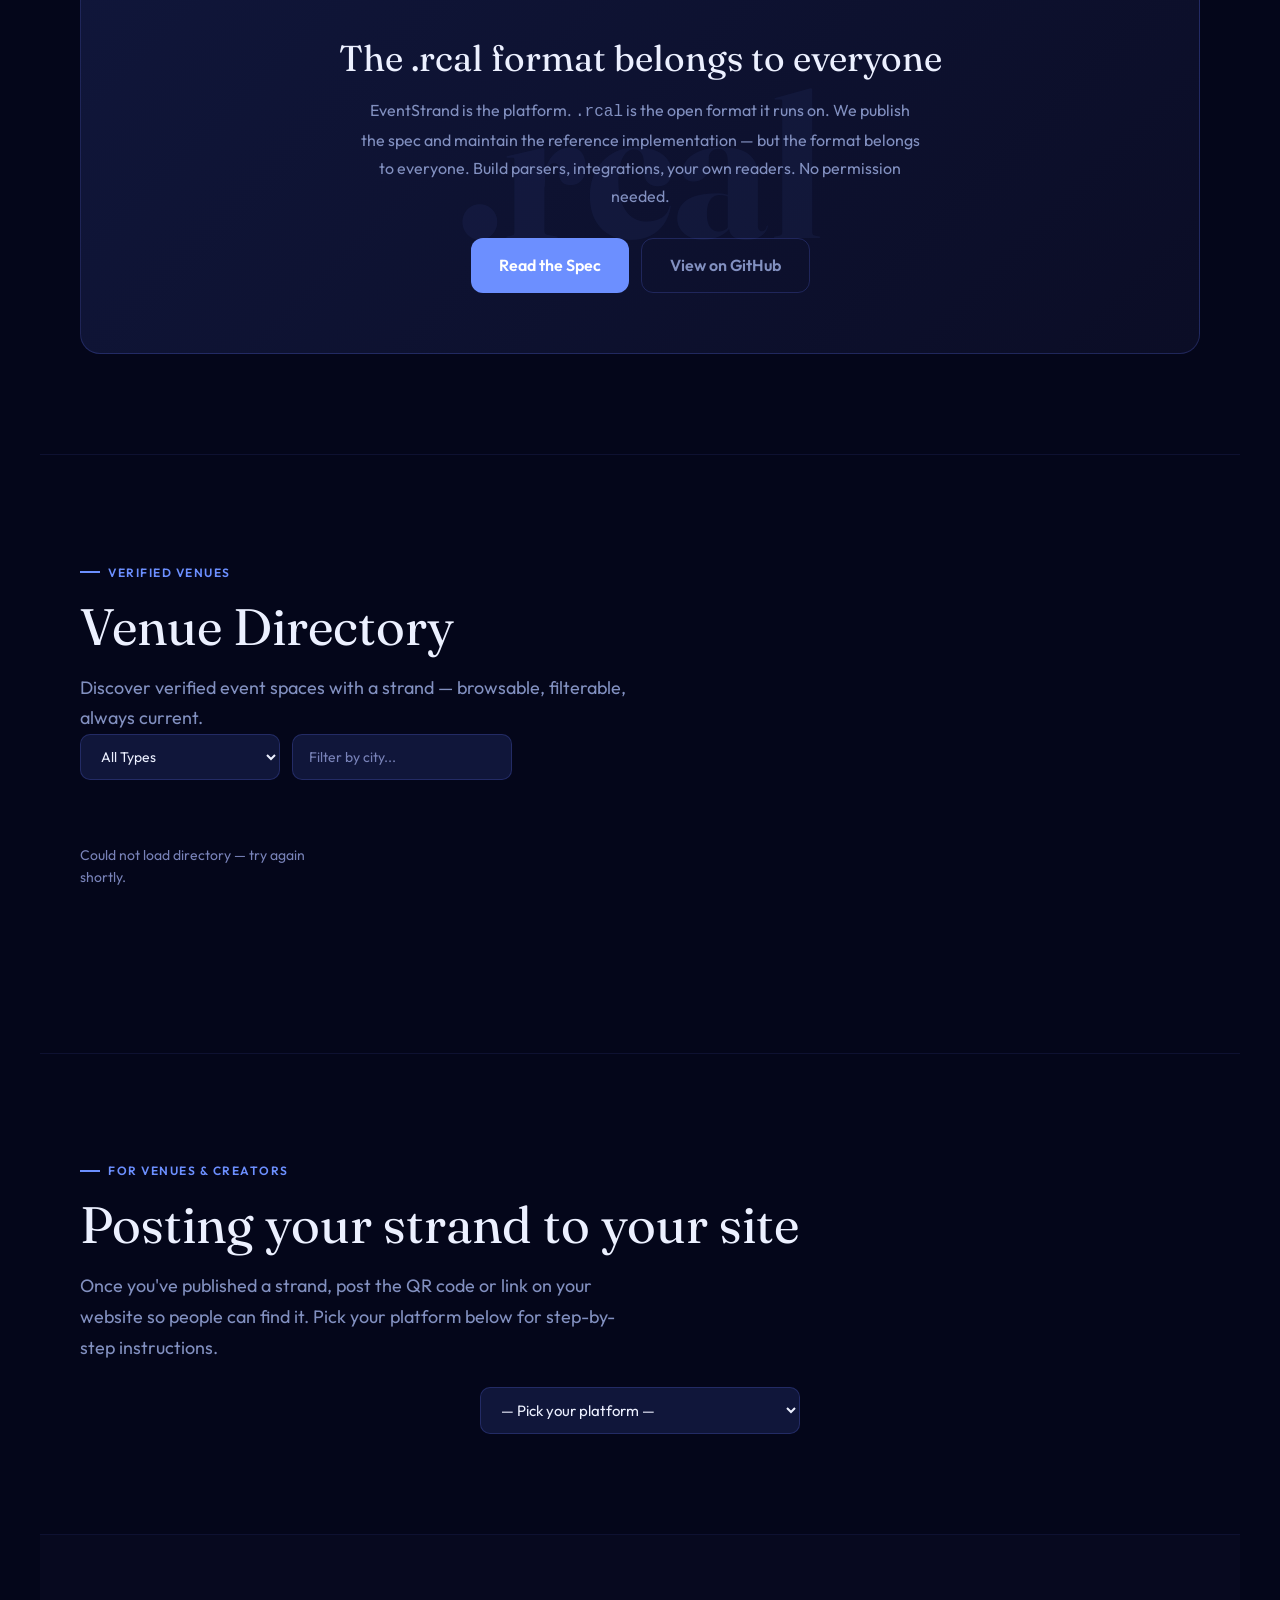
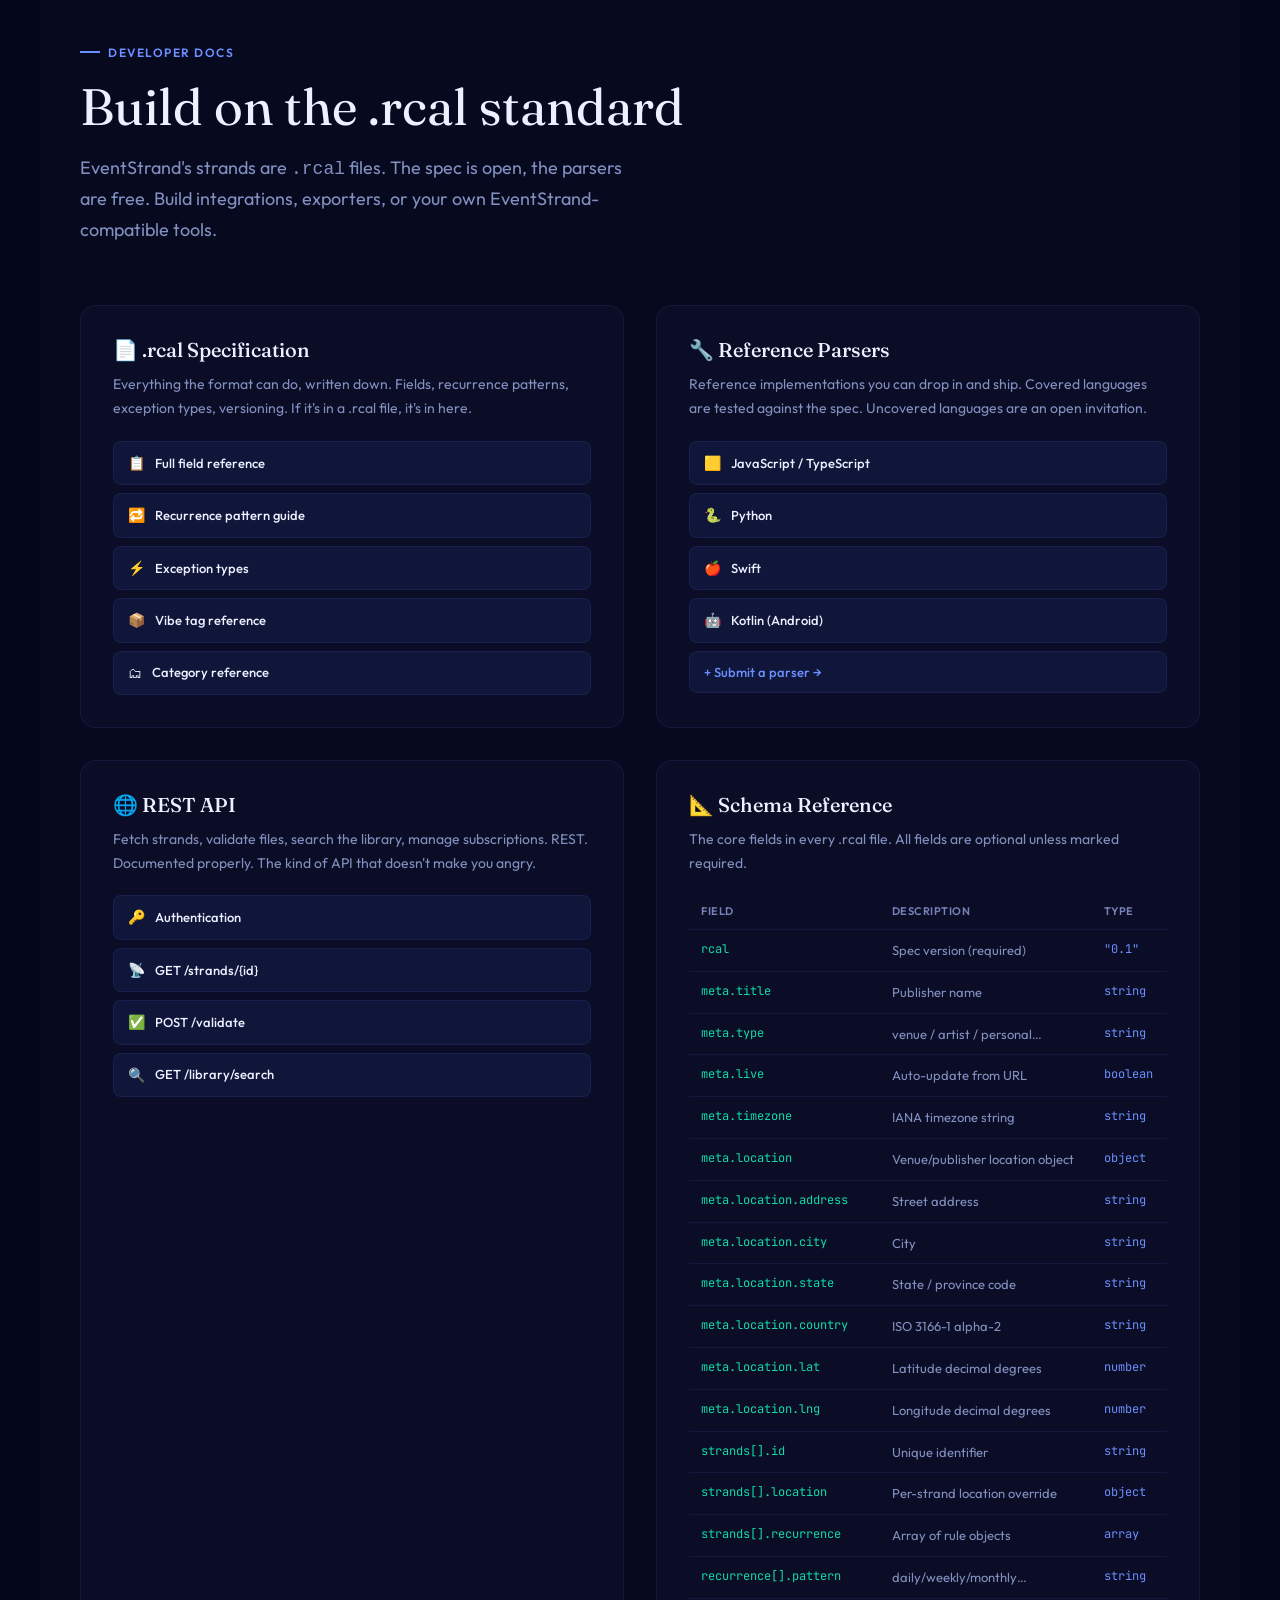
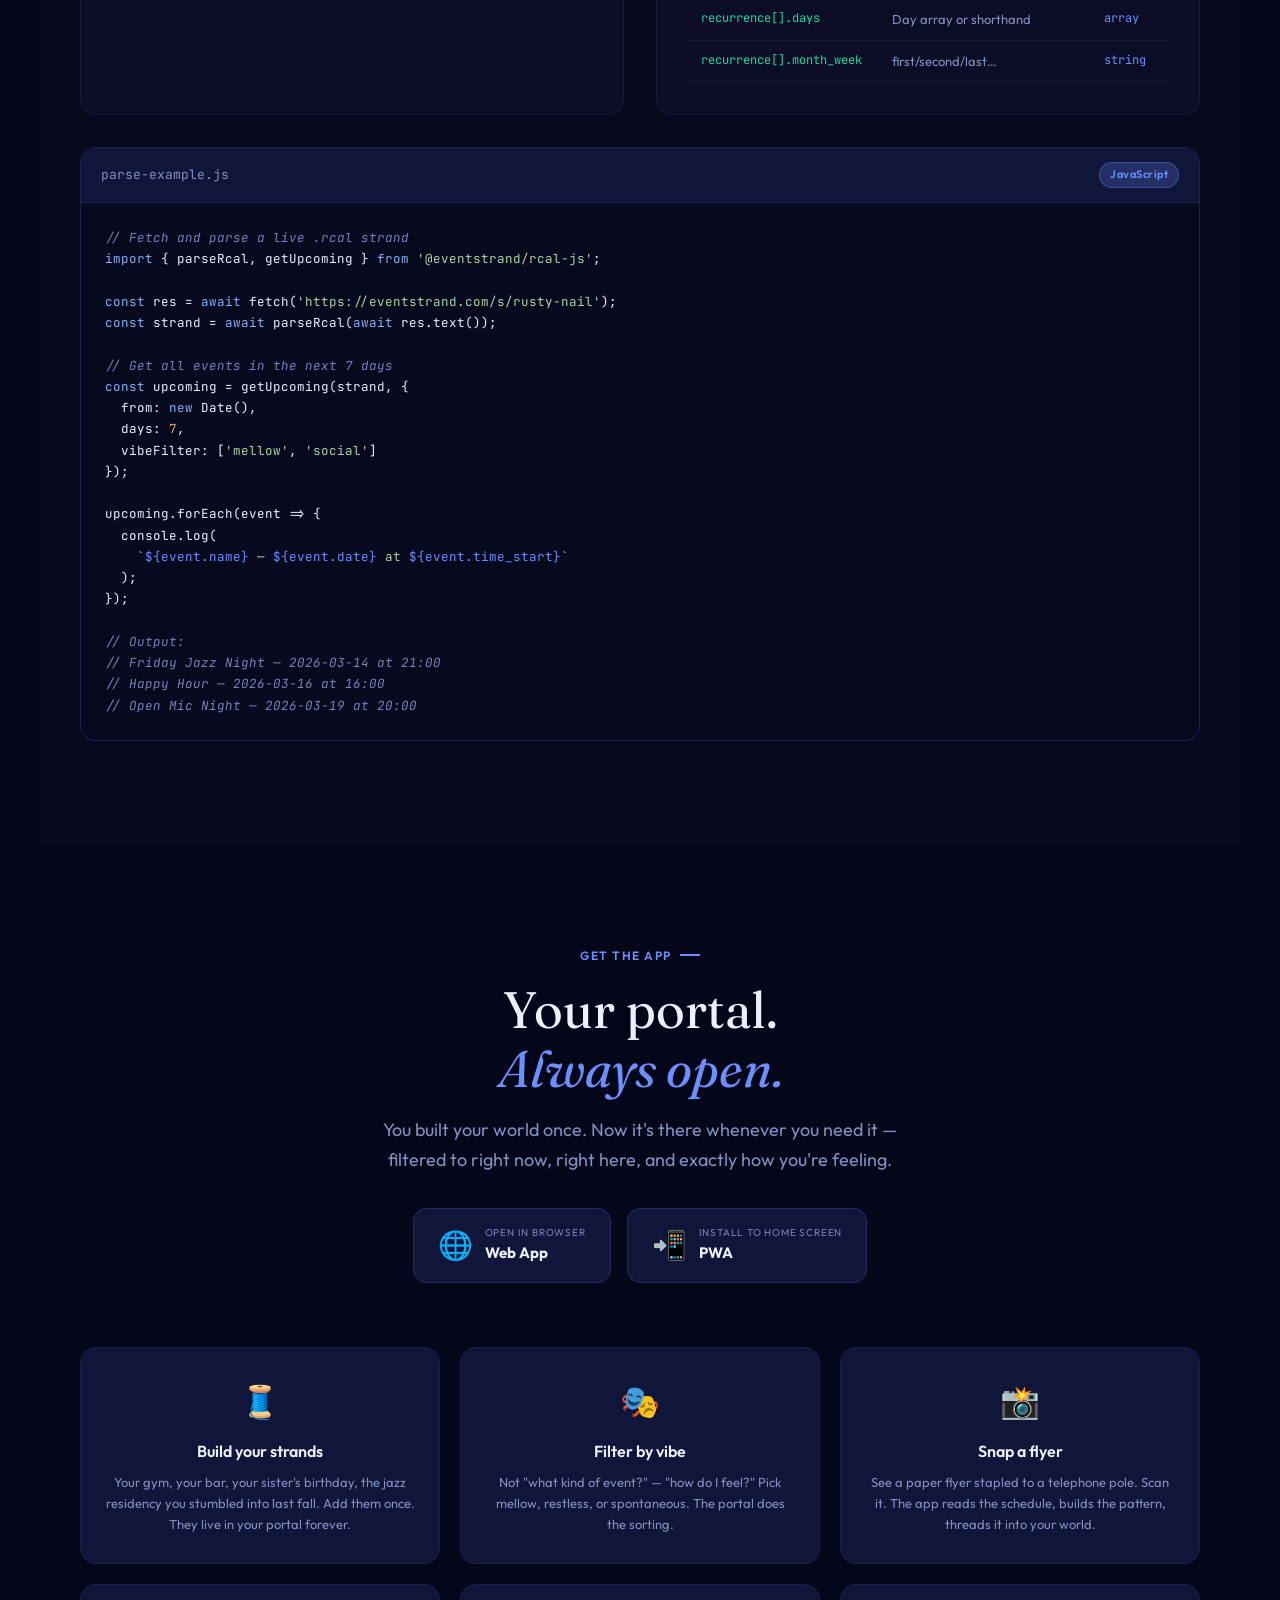
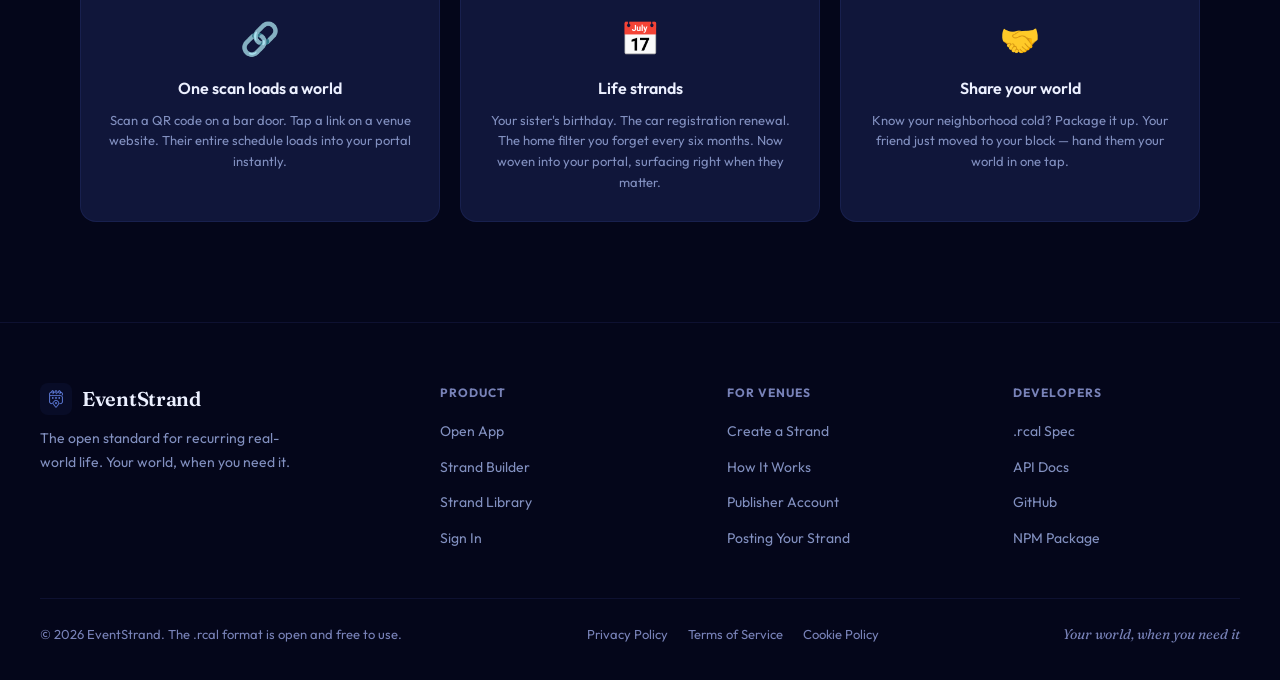
==== commit e0e262a0: "Nav: .rcal Spec as button on right, add Home, underline current section Co-Authored-By: Claude Sonne" ====
--- a/index.html
+++ b/index.html
@@ -49,10 +49,8 @@
 .nav-links { display: flex; align-items: center; gap: 8px; list-style: none; }
 .nav-links a { color: var(--text-dim); text-decoration: none; font-size: 14px; font-weight: 500; padding: 6px 14px; border-radius: 8px; transition: all 0.2s; }
 .nav-links a:hover { color: var(--text); background: var(--surface); }
-.nav-links a.active { color: var(--primary); }
-.nav-spec-pill { display: inline-flex; align-items: center; padding: 5px 11px; margin-right: 4px; border-radius: 6px; font-size: 12px; font-weight: 600; letter-spacing: 0.3px; color: var(--primary); background: var(--primary-glow); border: 1px solid rgba(108,143,255,0.32); text-decoration: none; transition: all 0.2s; flex-shrink: 0; font-family: 'JetBrains Mono', monospace; }
-.nav-spec-pill:hover { background: var(--primary); color: #fff; border-color: var(--primary); }
-@media (max-width: 760px) { .nav-spec-pill { display: none; } }
+.nav-links a.active { color: var(--text); text-decoration: underline; text-decoration-thickness: 2px; text-underline-offset: 8px; text-decoration-color: var(--primary); }
+@media (max-width: 760px) { .nav-spec-btn { display: none; } }
 .nav-cta { display: flex; align-items: center; gap: 10px; }
 
 .btn { display: inline-flex; align-items: center; gap: 8px; padding: 10px 20px; border-radius: 10px; font-family: 'Outfit', sans-serif; font-size: 14px; font-weight: 600; cursor: pointer; transition: all 0.2s; text-decoration: none; border: none; }
@@ -637,8 +635,8 @@
     <img src="/icon-192.png" alt="EventStrand" style="width:32px;height:32px;border-radius:8px;object-fit:cover;">
     <span class="nav-logo-text">EventStrand</span>
   </a>
-  <a href="/spec" class="nav-spec-pill" title="Read the .rcal specification">.rcal&nbsp;Spec</a>
   <ul class="nav-links" id="nav-marketing-links">
+    <li><a href="#" data-spy="top" onclick="esNavHome();return false;">Home</a></li>
     <li><a href="#concept">About</a></li>
     <li><a href="#how">How It Works</a></li>
     <li><a href="#builder">Builder</a></li>
@@ -648,6 +646,7 @@
     <li><a href="#developer">Developers</a></li>
   </ul>
   <div class="nav-cta" id="nav-cta-area">
+    <a href="/spec" class="btn btn-ghost nav-spec-btn" title="Read the .rcal specification">.rcal Spec</a>
     <a href="#builder" class="btn btn-ghost" id="nav-build-btn">Create Strand</a>
     <button class="btn btn-primary" id="nav-signin-btn" onclick="esShowAuth()" style="display:flex">Sign In</button>
     <!-- Authenticated nav items (hidden until signed in) -->
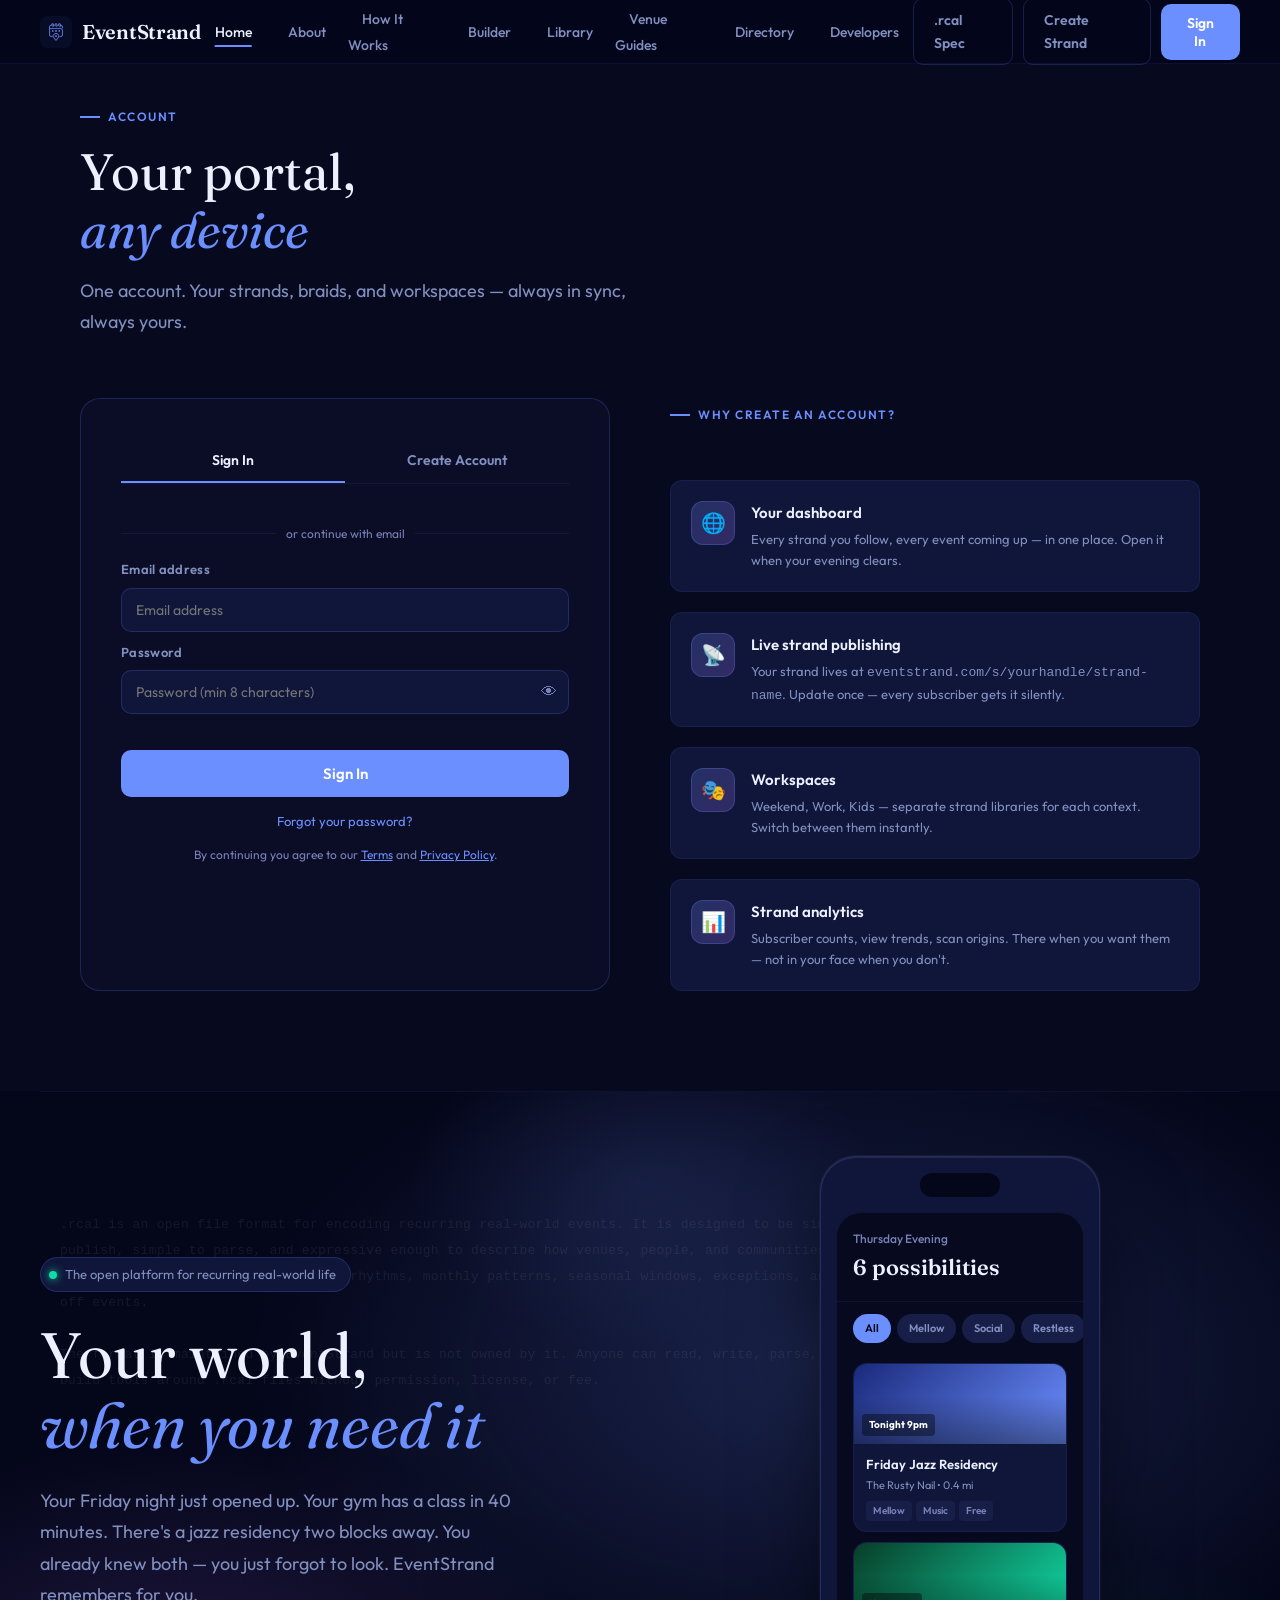
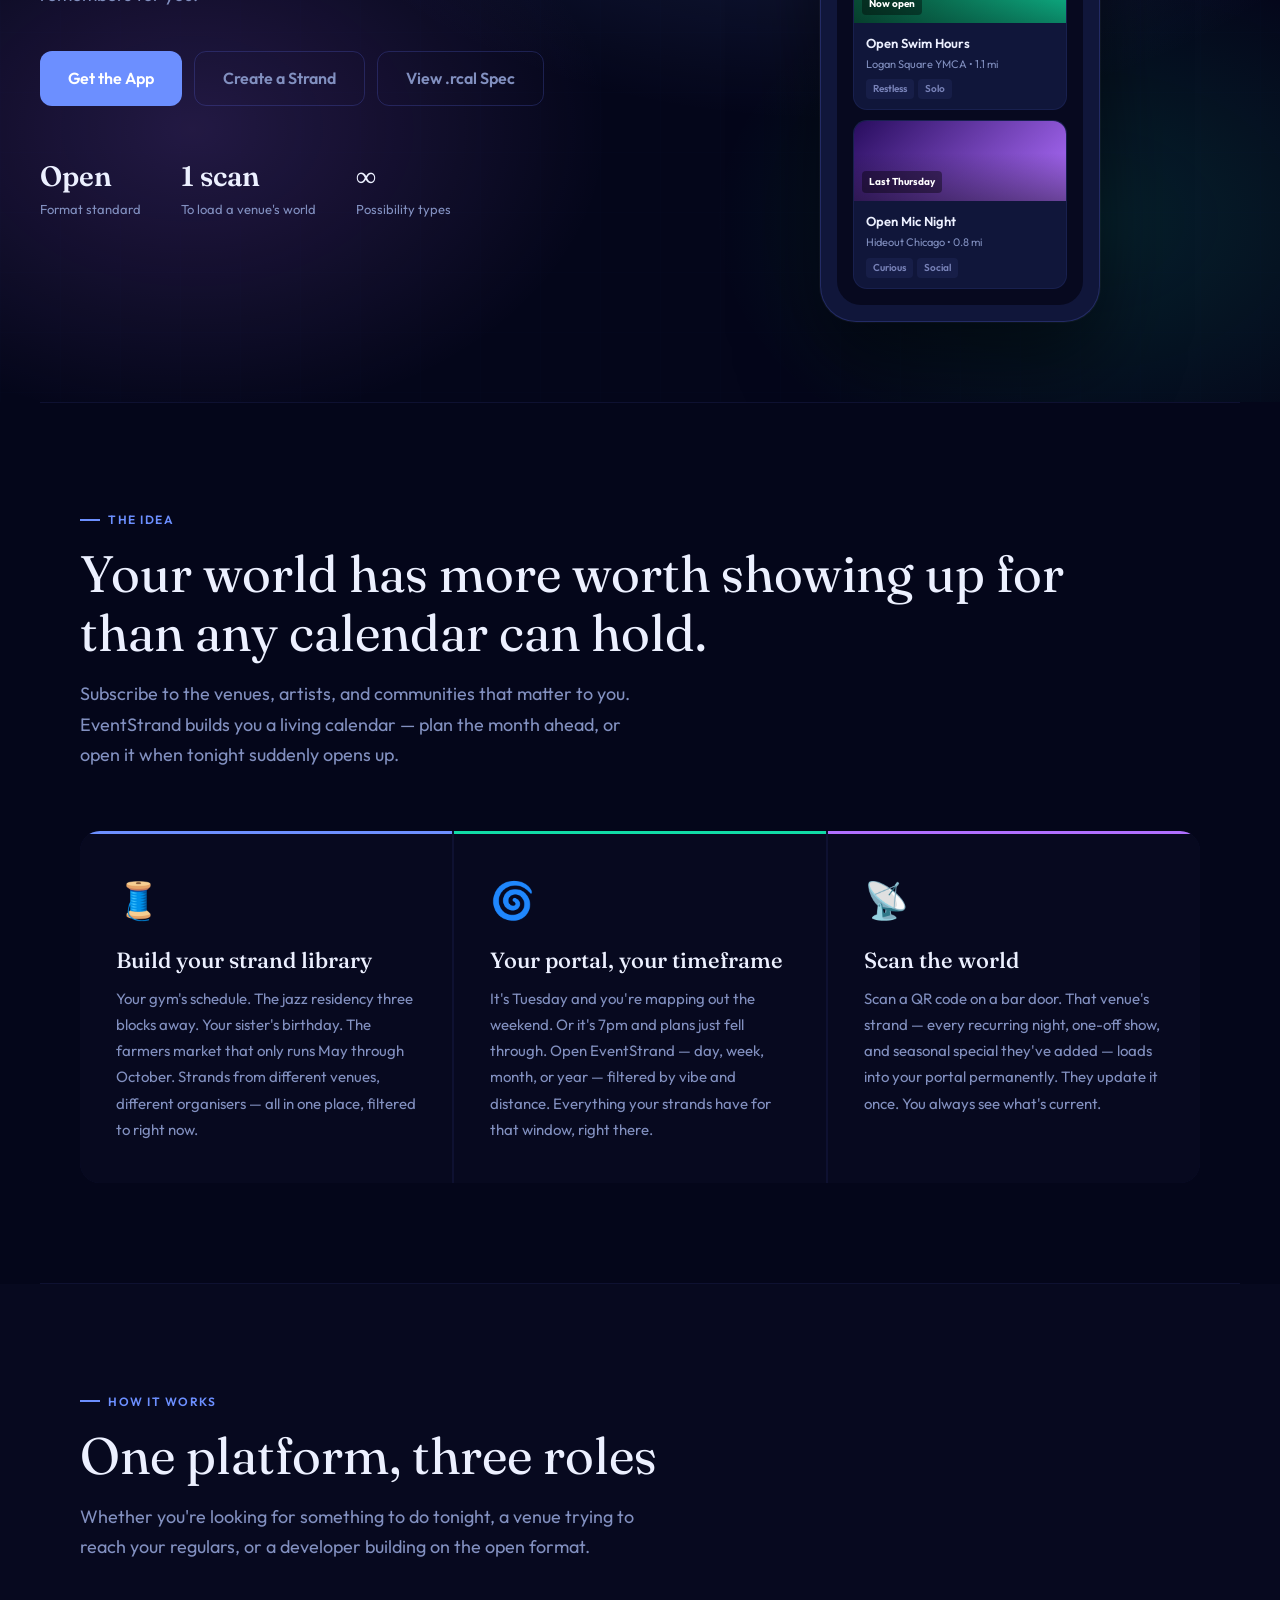
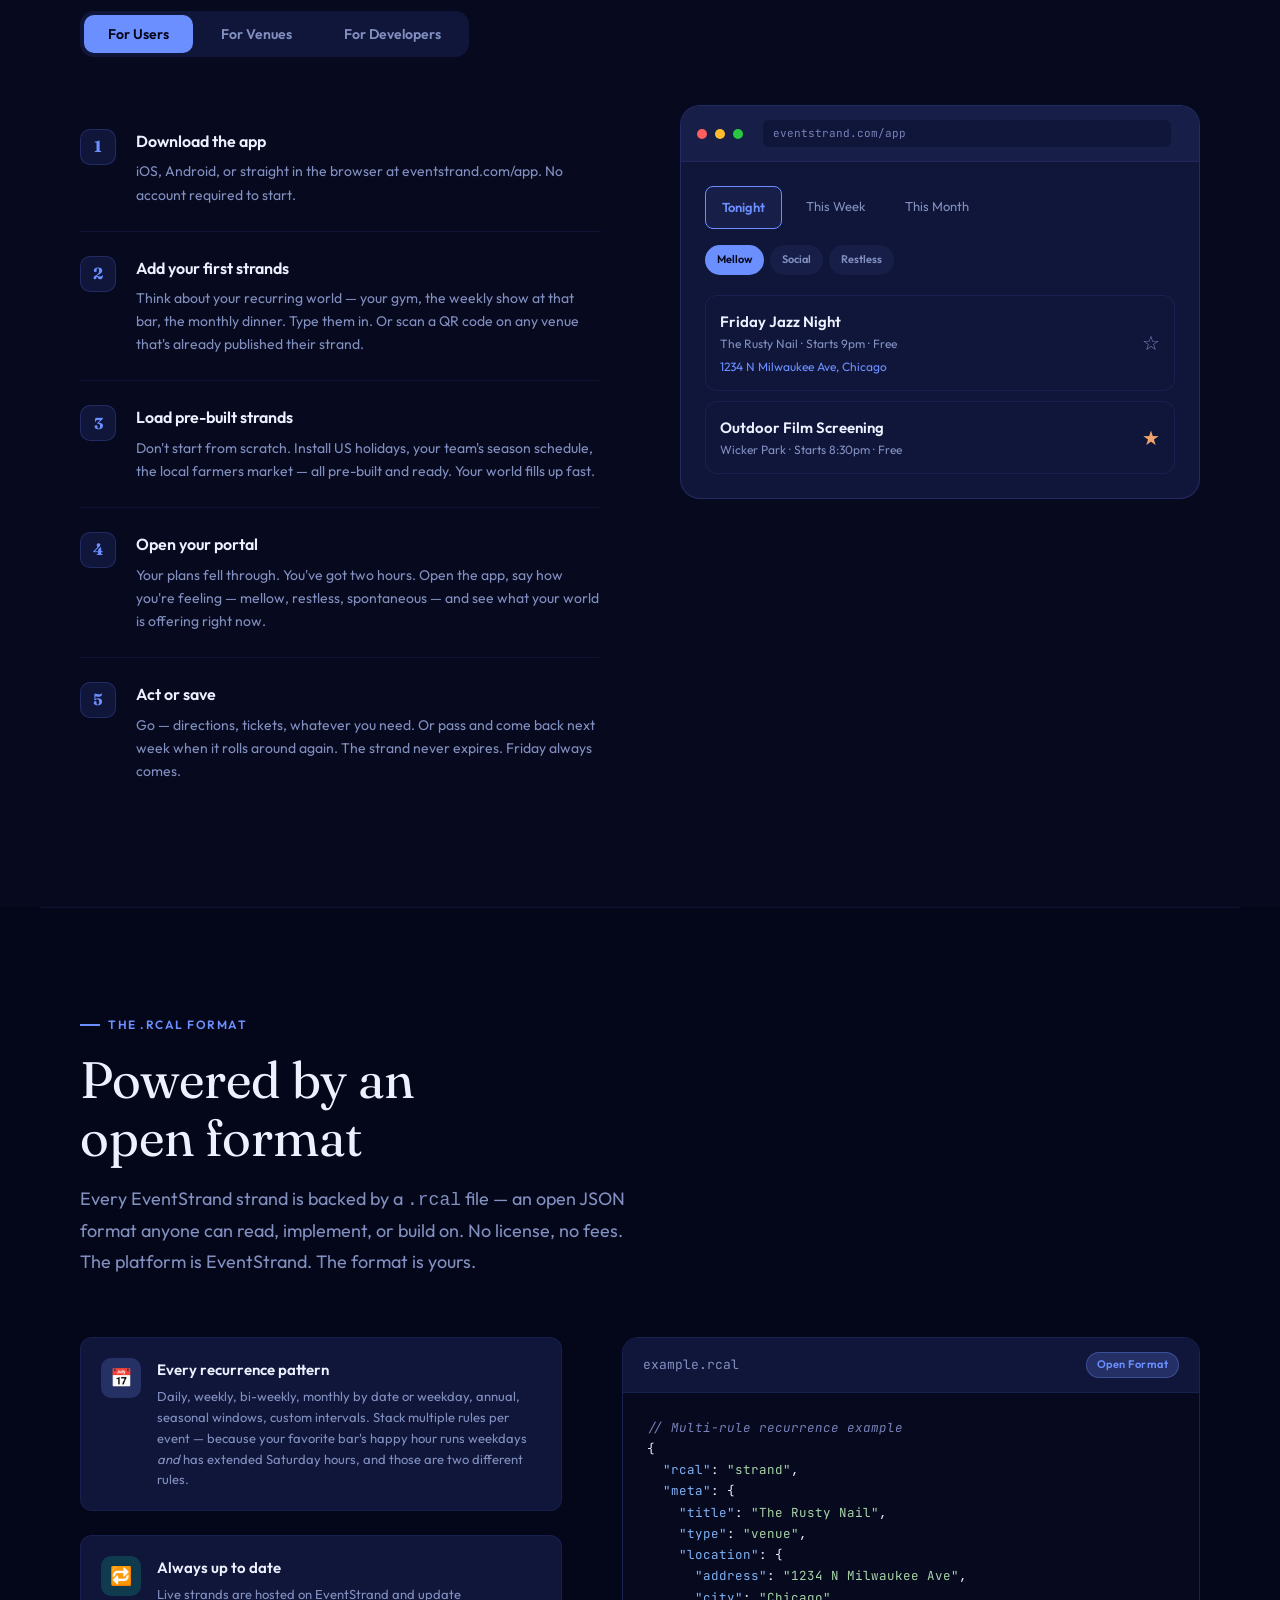
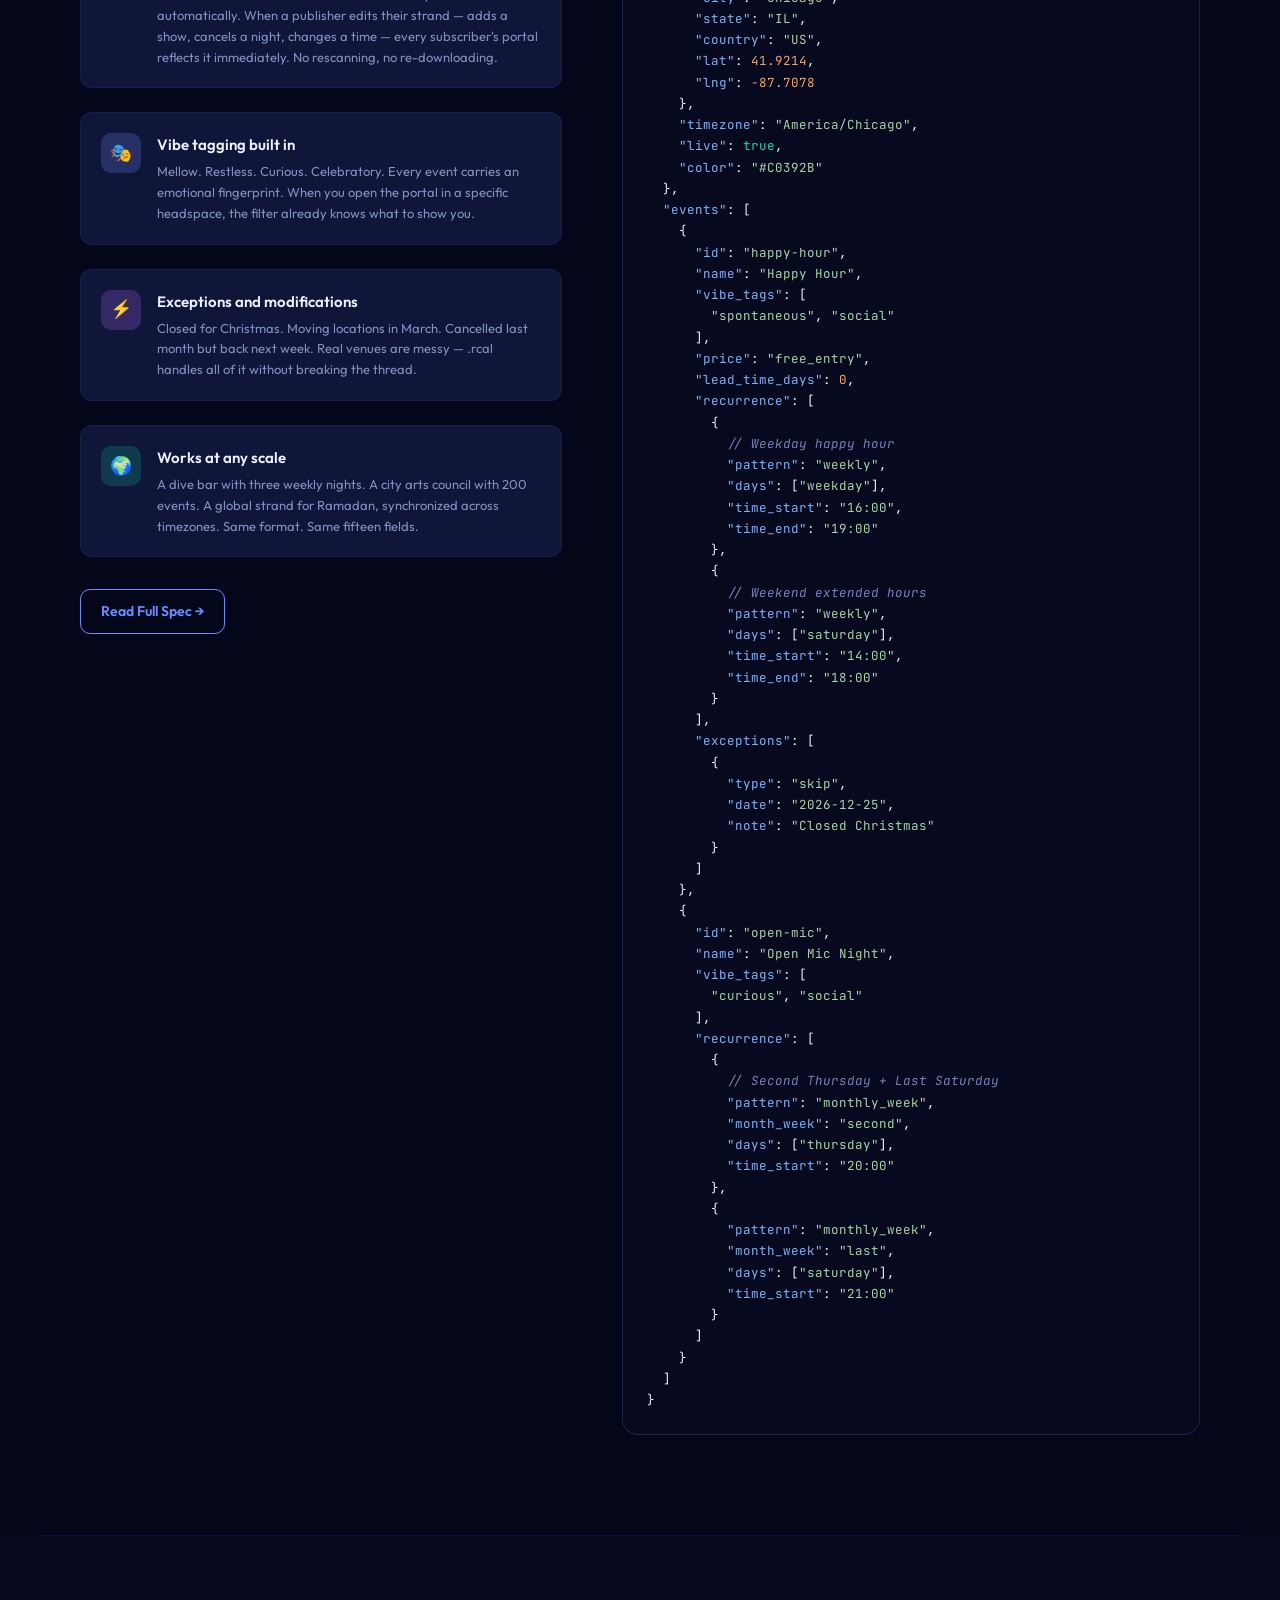
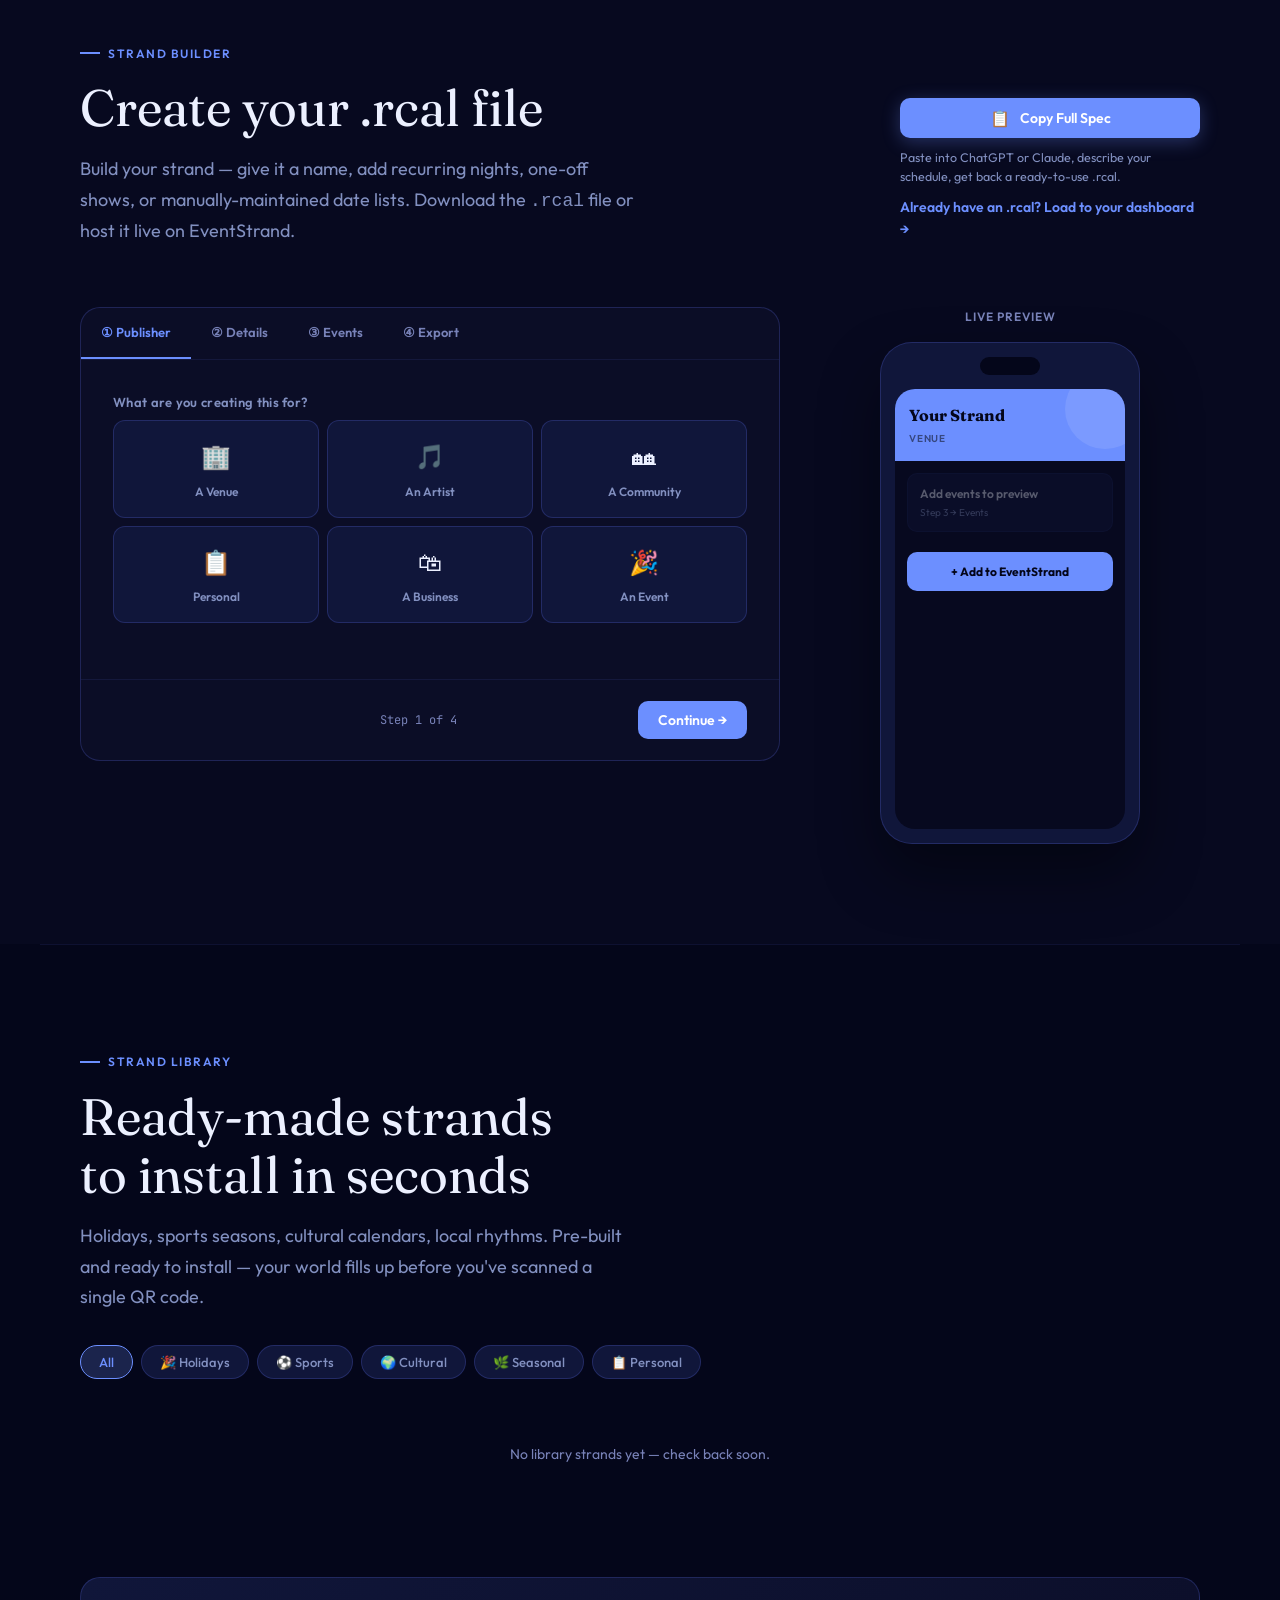
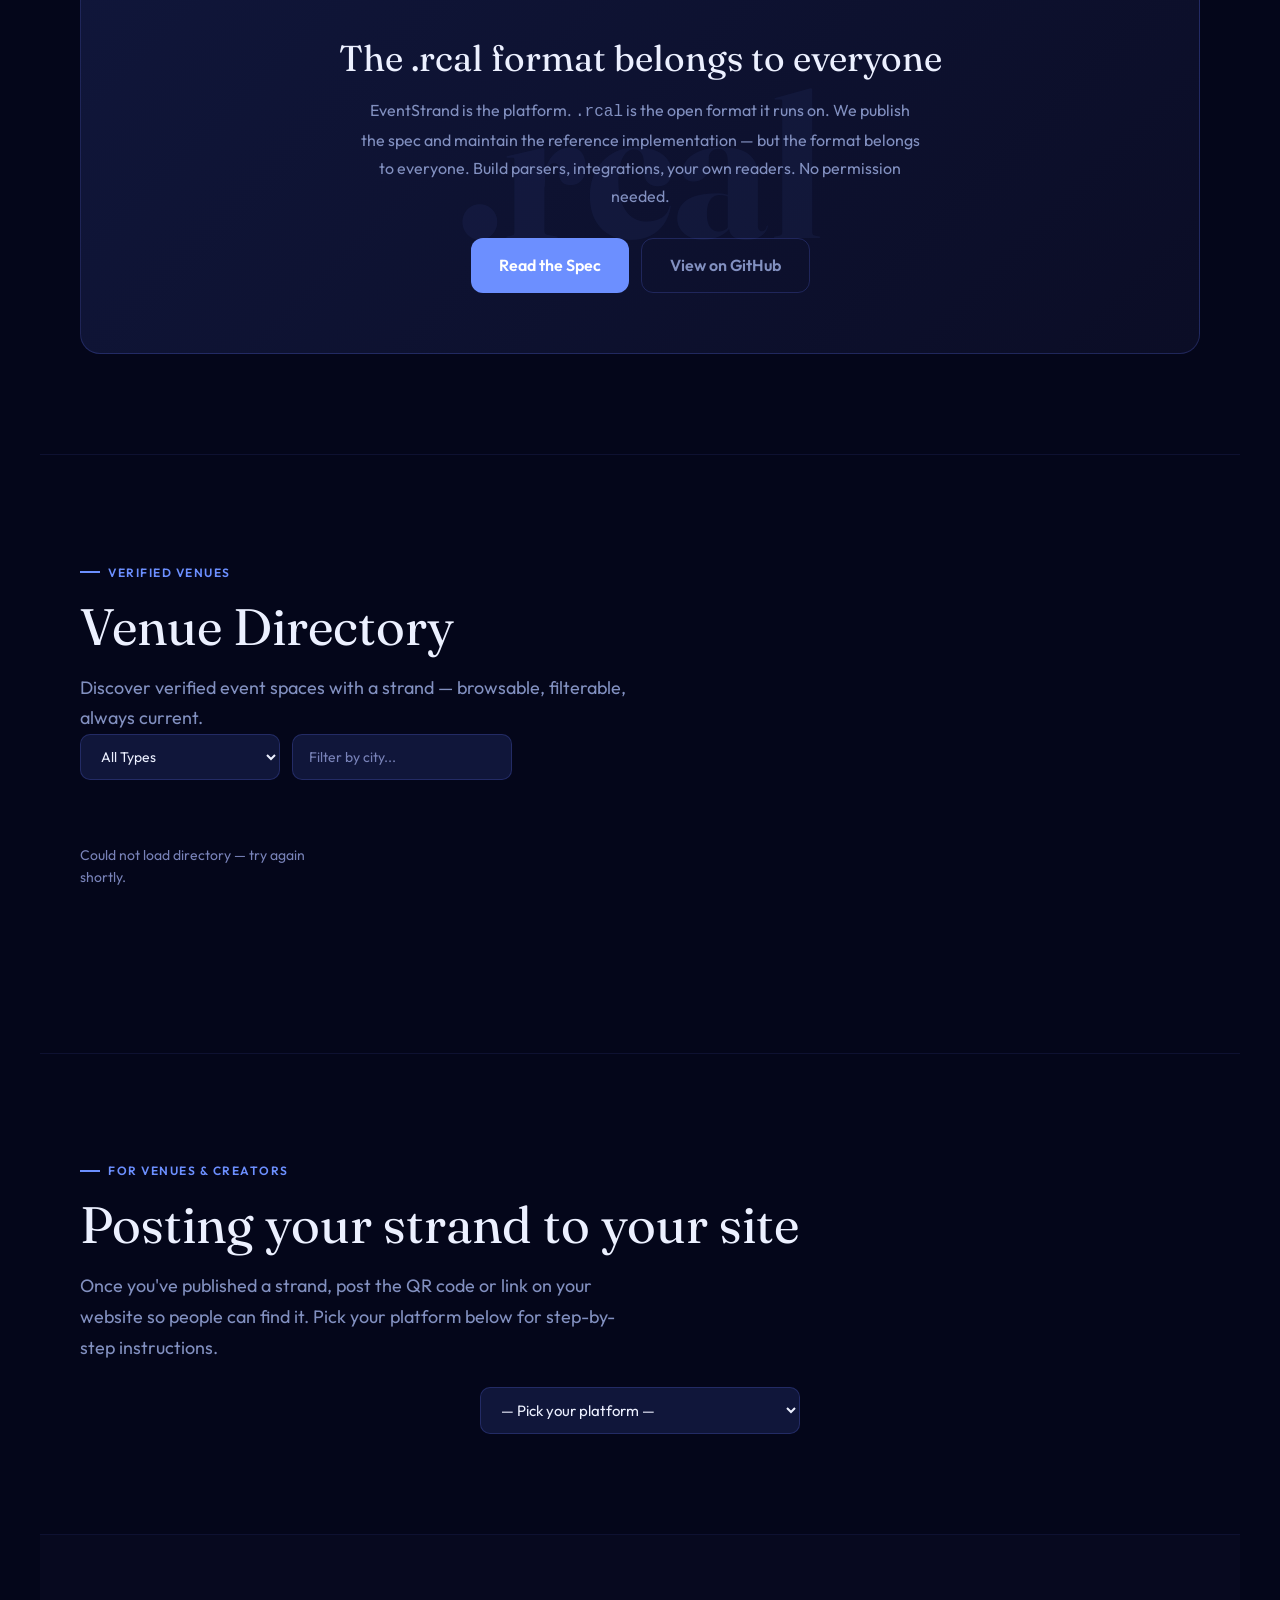
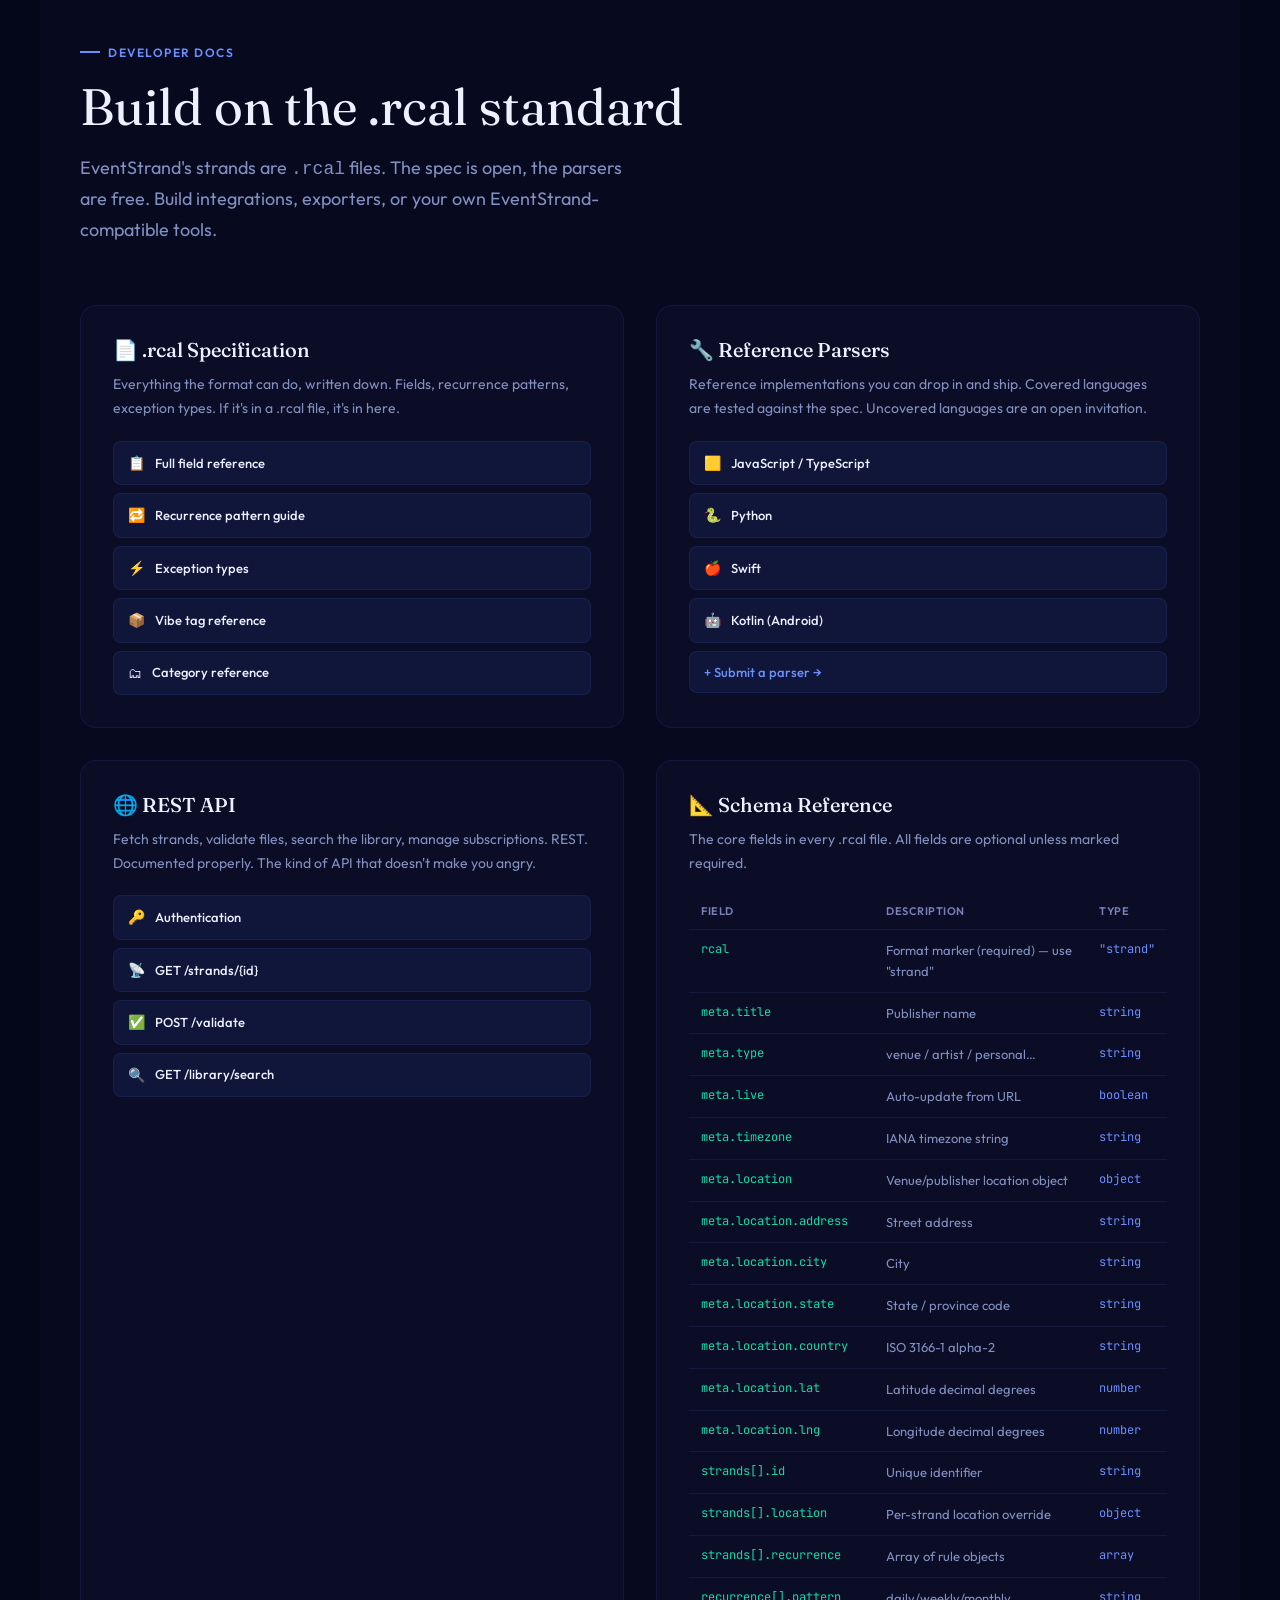
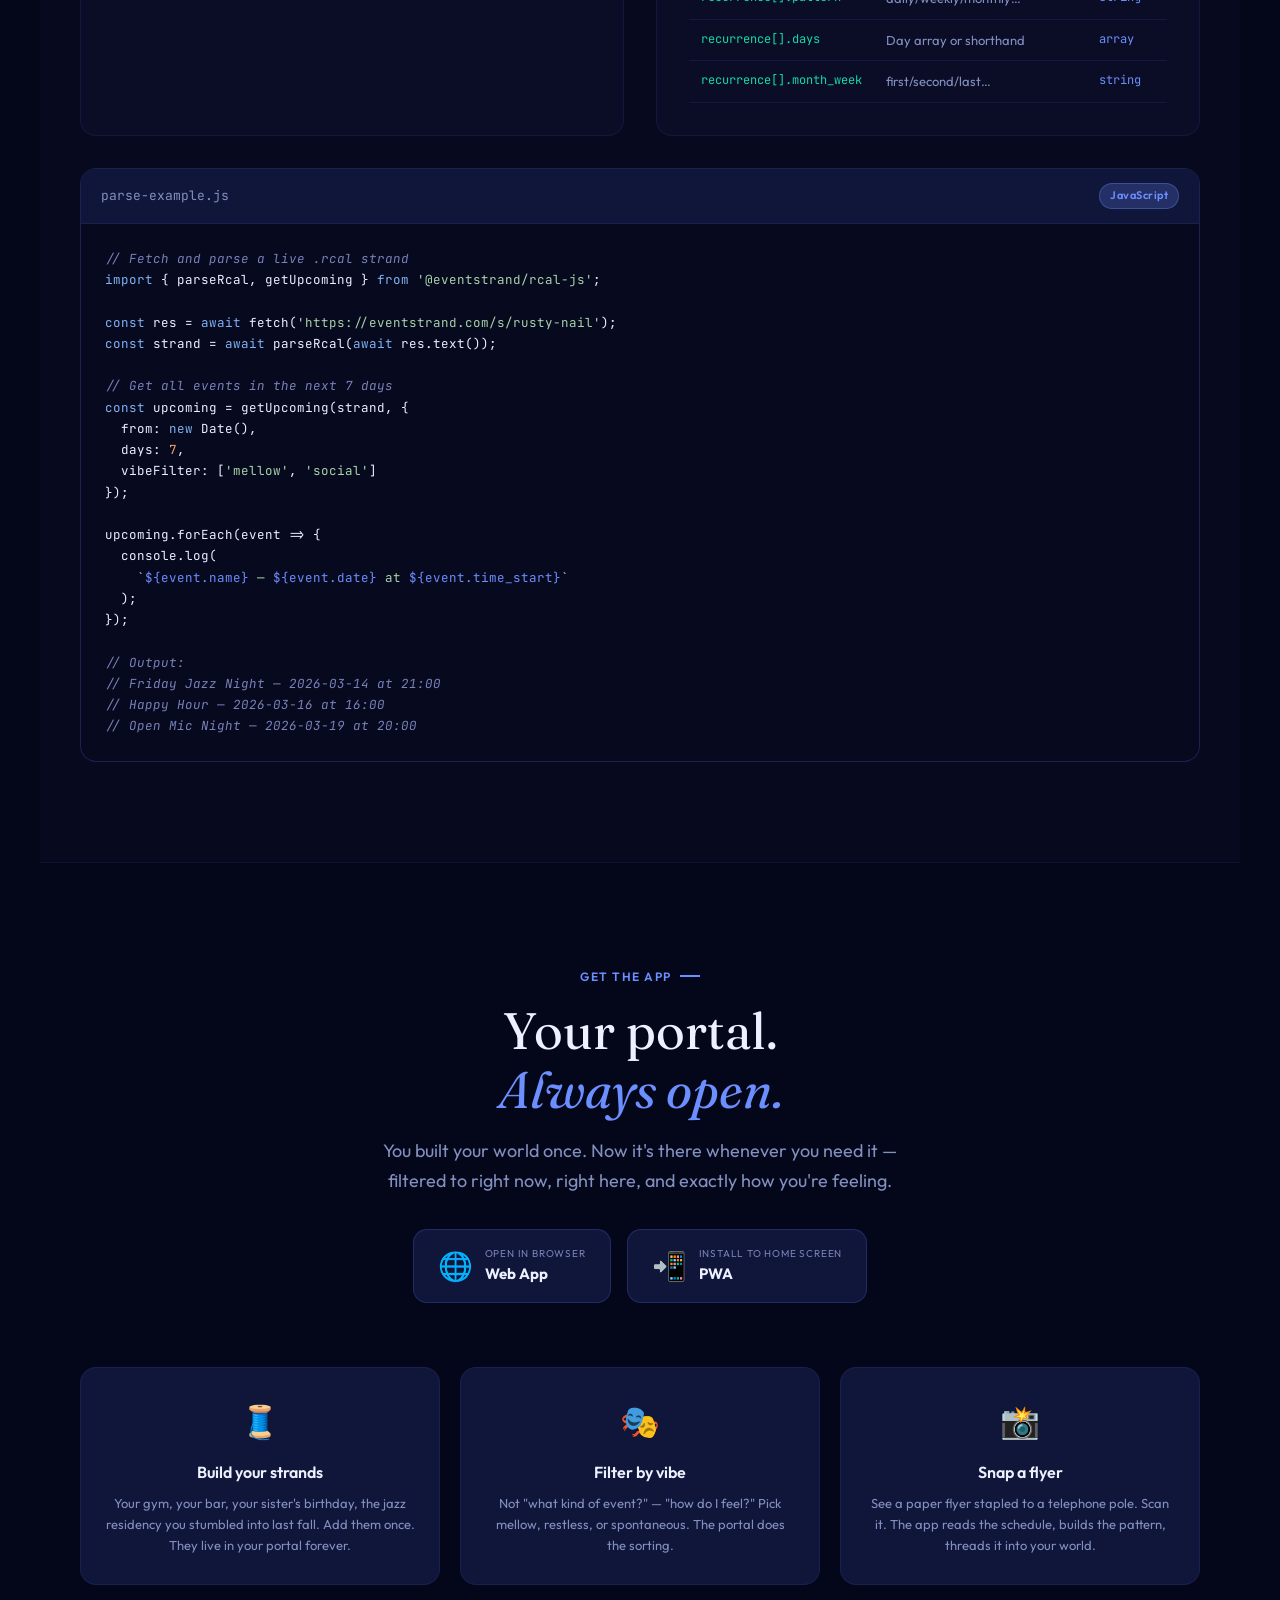
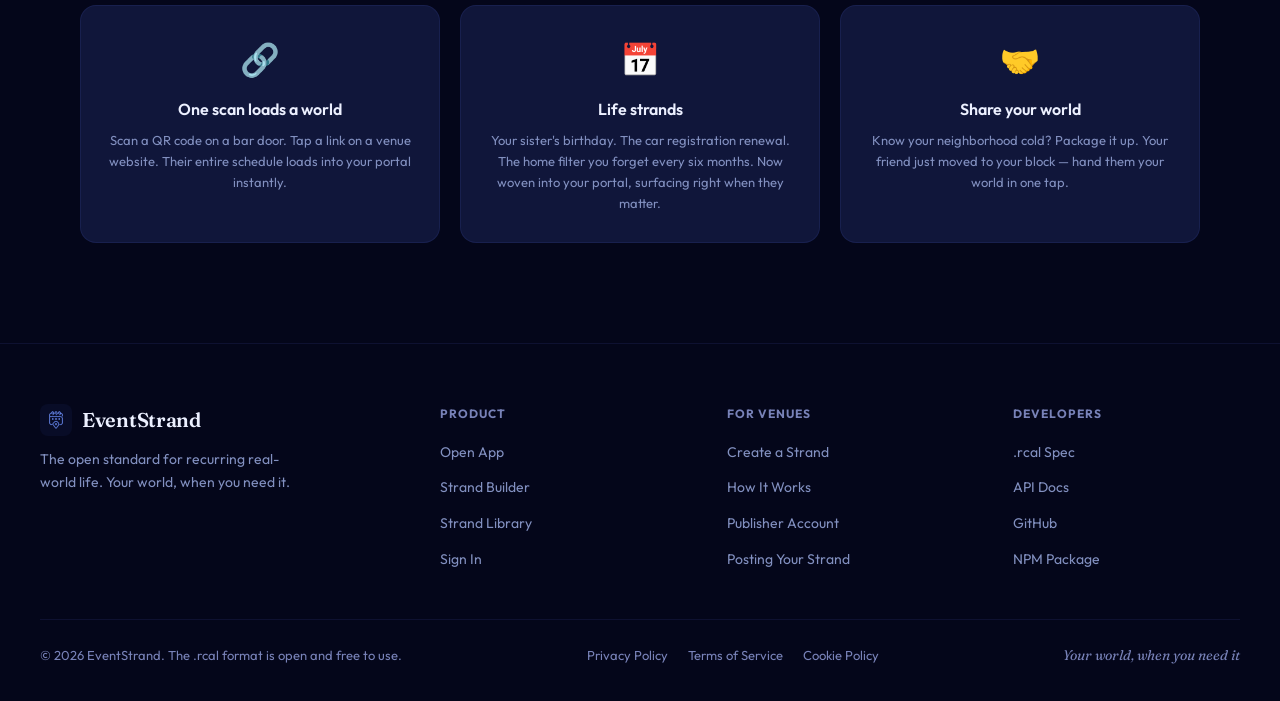
==== commit 57556198: ".rcal: no_time replaces all_day; date, dates and recurrence combine freely; spec and UI unversioned " ====
--- a/index.html
+++ b/index.html
@@ -1110,11 +1110,10 @@
       <div class="code-block">
         <div class="code-topbar">
           <span class="code-file">venue.rcal</span>
-          <span class="code-badge">v0.1</span>
         </div>
         <pre><span class="c-comment">// Minimal valid .rcal file</span>
 {
-  <span class="c-key">"rcal"</span>: <span class="c-str">"0.1"</span>,
+  <span class="c-key">"rcal"</span>: <span class="c-str">"strand"</span>,
   <span class="c-key">"meta"</span>: {
     <span class="c-key">"title"</span>: <span class="c-str">"The Rusty Nail"</span>,
     <span class="c-key">"type"</span>: <span class="c-str">"venue"</span>,
@@ -1204,7 +1203,7 @@
       </div>
       <pre><span class="c-comment">// Multi-rule recurrence example</span>
 {
-  <span class="c-key">"rcal"</span>: <span class="c-str">"0.1"</span>,
+  <span class="c-key">"rcal"</span>: <span class="c-str">"strand"</span>,
   <span class="c-key">"meta"</span>: {
     <span class="c-key">"title"</span>: <span class="c-str">"The Rusty Nail"</span>,
     <span class="c-key">"type"</span>: <span class="c-str">"venue"</span>,
@@ -1400,7 +1399,6 @@
               <div class="json-preview-topbar">
                 <span class="json-preview-file" id="json-filename">strand.rcal</span>
                 <div style="display:flex;gap:8px;align-items:center;">
-                  <span style="font-size:10px;font-weight:700;padding:2px 8px;border-radius:20px;background:var(--primary-glow);color:var(--primary);border:1px solid rgba(108,143,255,.32);font-family:'JetBrains Mono',monospace;">v0.1</span>
                   <button onclick="copyRcalJson()" style="font-size:11px;font-weight:600;padding:4px 10px;border-radius:6px;background:var(--surface2);border:1px solid var(--border2);color:var(--text-dim);cursor:pointer;font-family:'Outfit',sans-serif;">Copy JSON</button>
                 </div>
               </div>
@@ -1691,7 +1689,7 @@
   <div class="dev-grid">
     <div class="dev-card">
       <h3>📄 .rcal Specification</h3>
-      <p>Everything the format can do, written down. Fields, recurrence patterns, exception types, versioning. If it's in a .rcal file, it's in here.</p>
+      <p>Everything the format can do, written down. Fields, recurrence patterns, exception types. If it's in a .rcal file, it's in here.</p>
       <div class="dev-links">
         <a href="#" class="dev-link"><span class="dev-link-icon">📋</span>Full field reference</a>
         <a href="#" class="dev-link"><span class="dev-link-icon">🔁</span>Recurrence pattern guide</a>
@@ -1727,7 +1725,7 @@
       <table class="spec-table">
         <thead><tr><th>Field</th><th>Description</th><th>Type</th></tr></thead>
         <tbody>
-          <tr><td>rcal</td><td>Spec version (required)</td><td>"0.1"</td></tr>
+          <tr><td>rcal</td><td>Format marker (required) — use "strand"</td><td>"strand"</td></tr>
           <tr><td>meta.title</td><td>Publisher name</td><td>string</td></tr>
           <tr><td>meta.type</td><td>venue / artist / personal…</td><td>string</td></tr>
           <tr><td>meta.live</td><td>Auto-update from URL</td><td>boolean</td></tr>
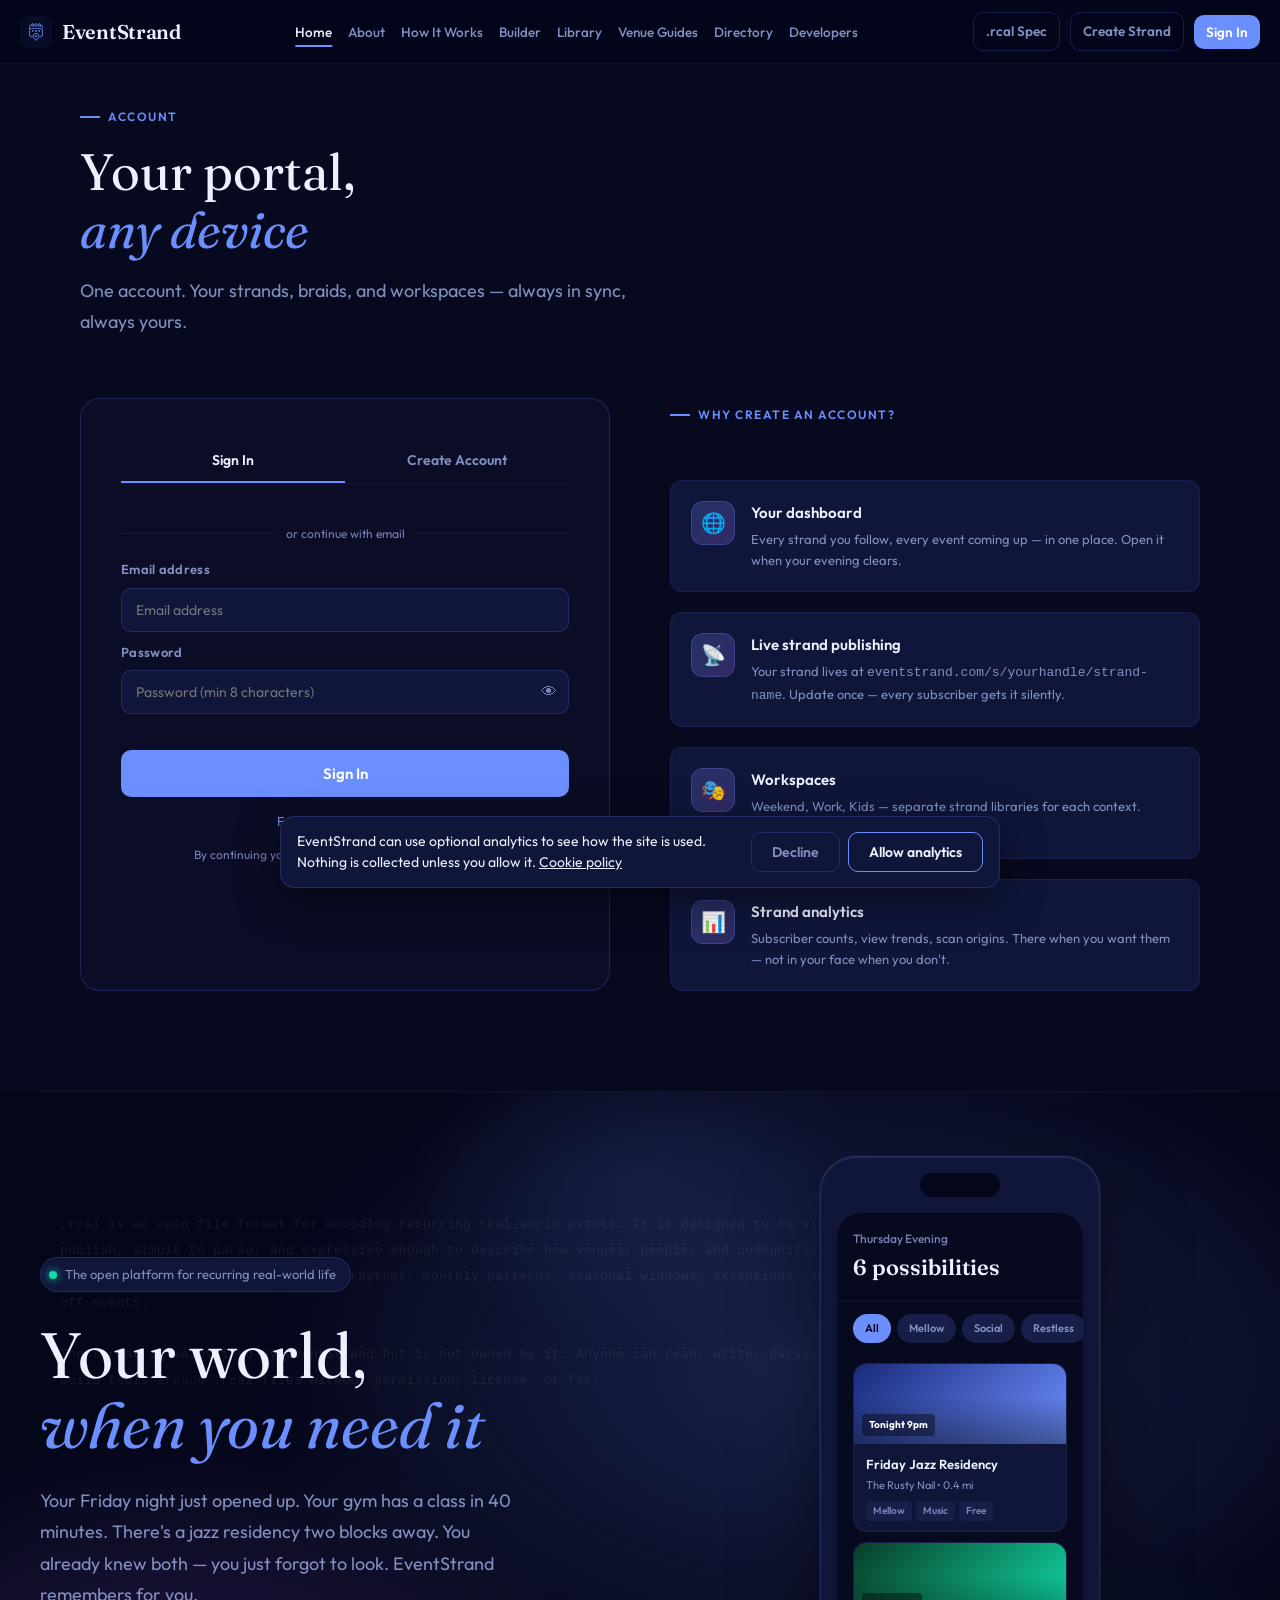
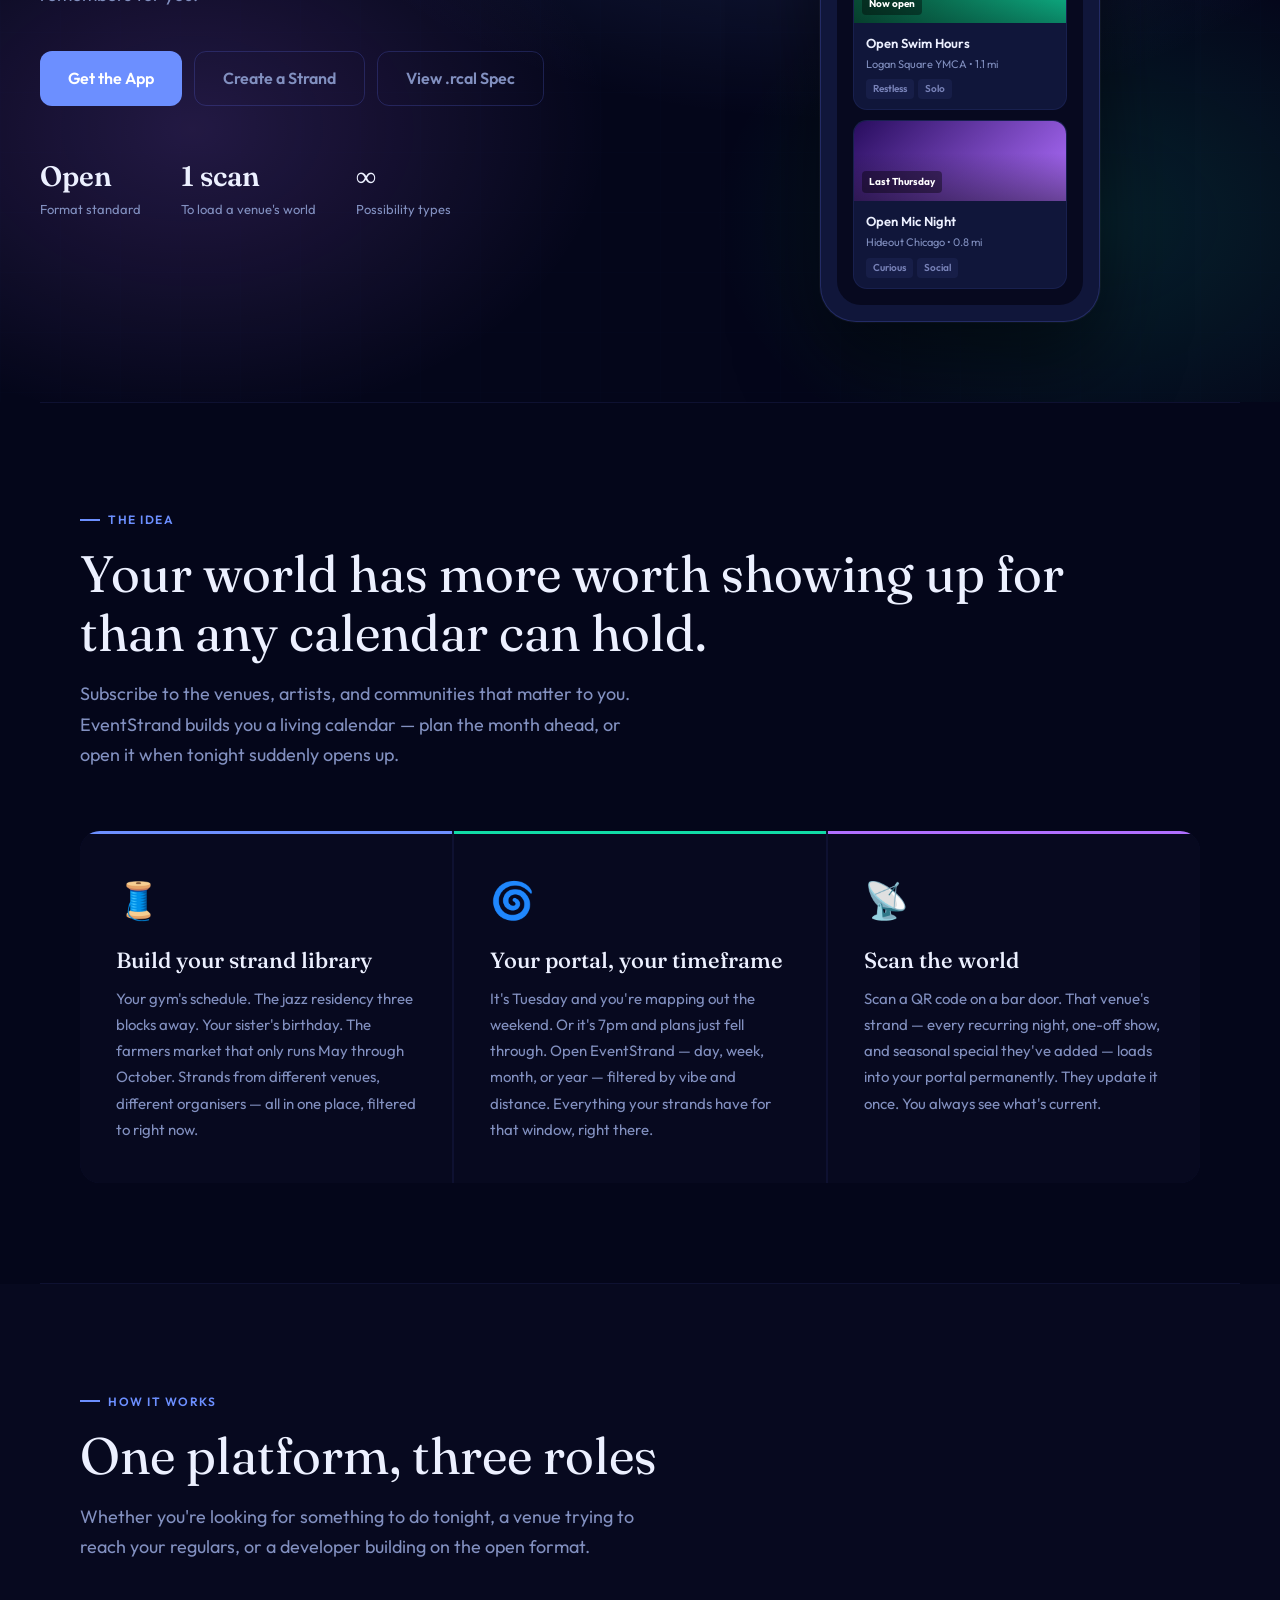
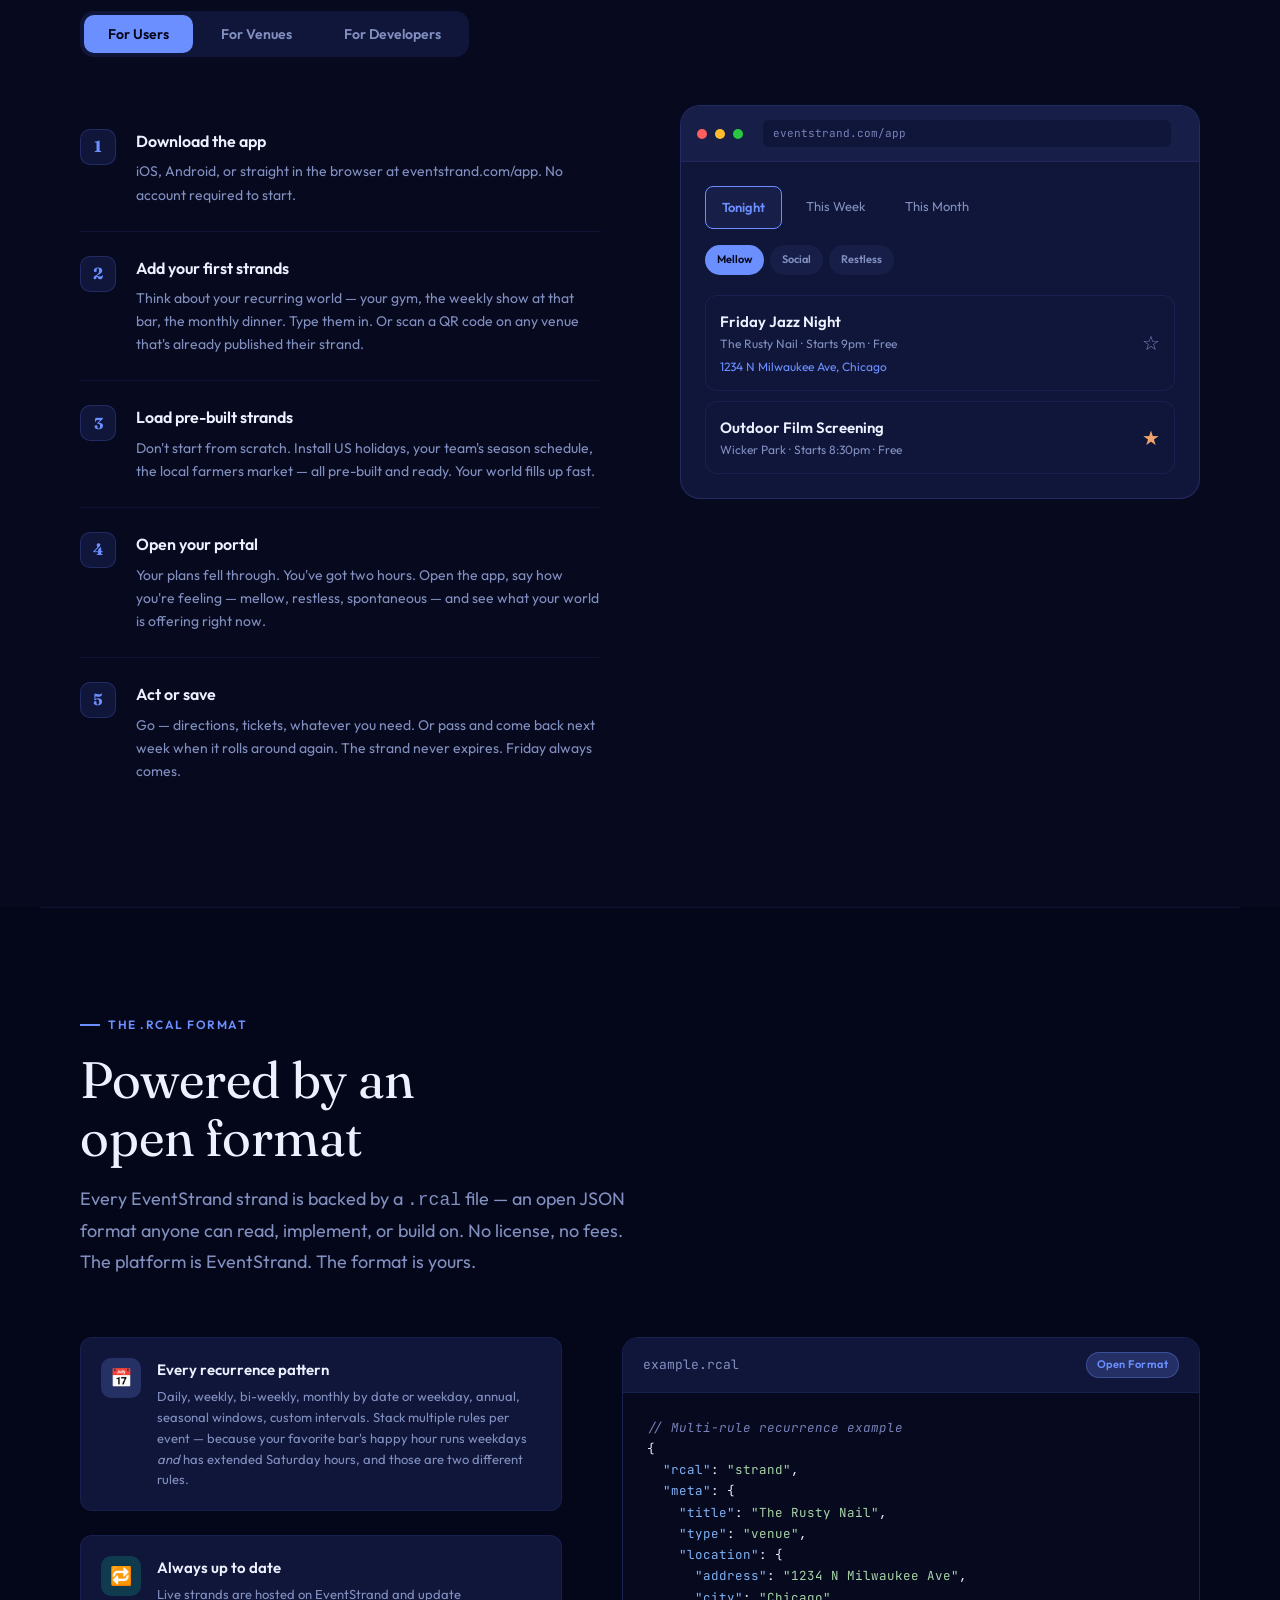
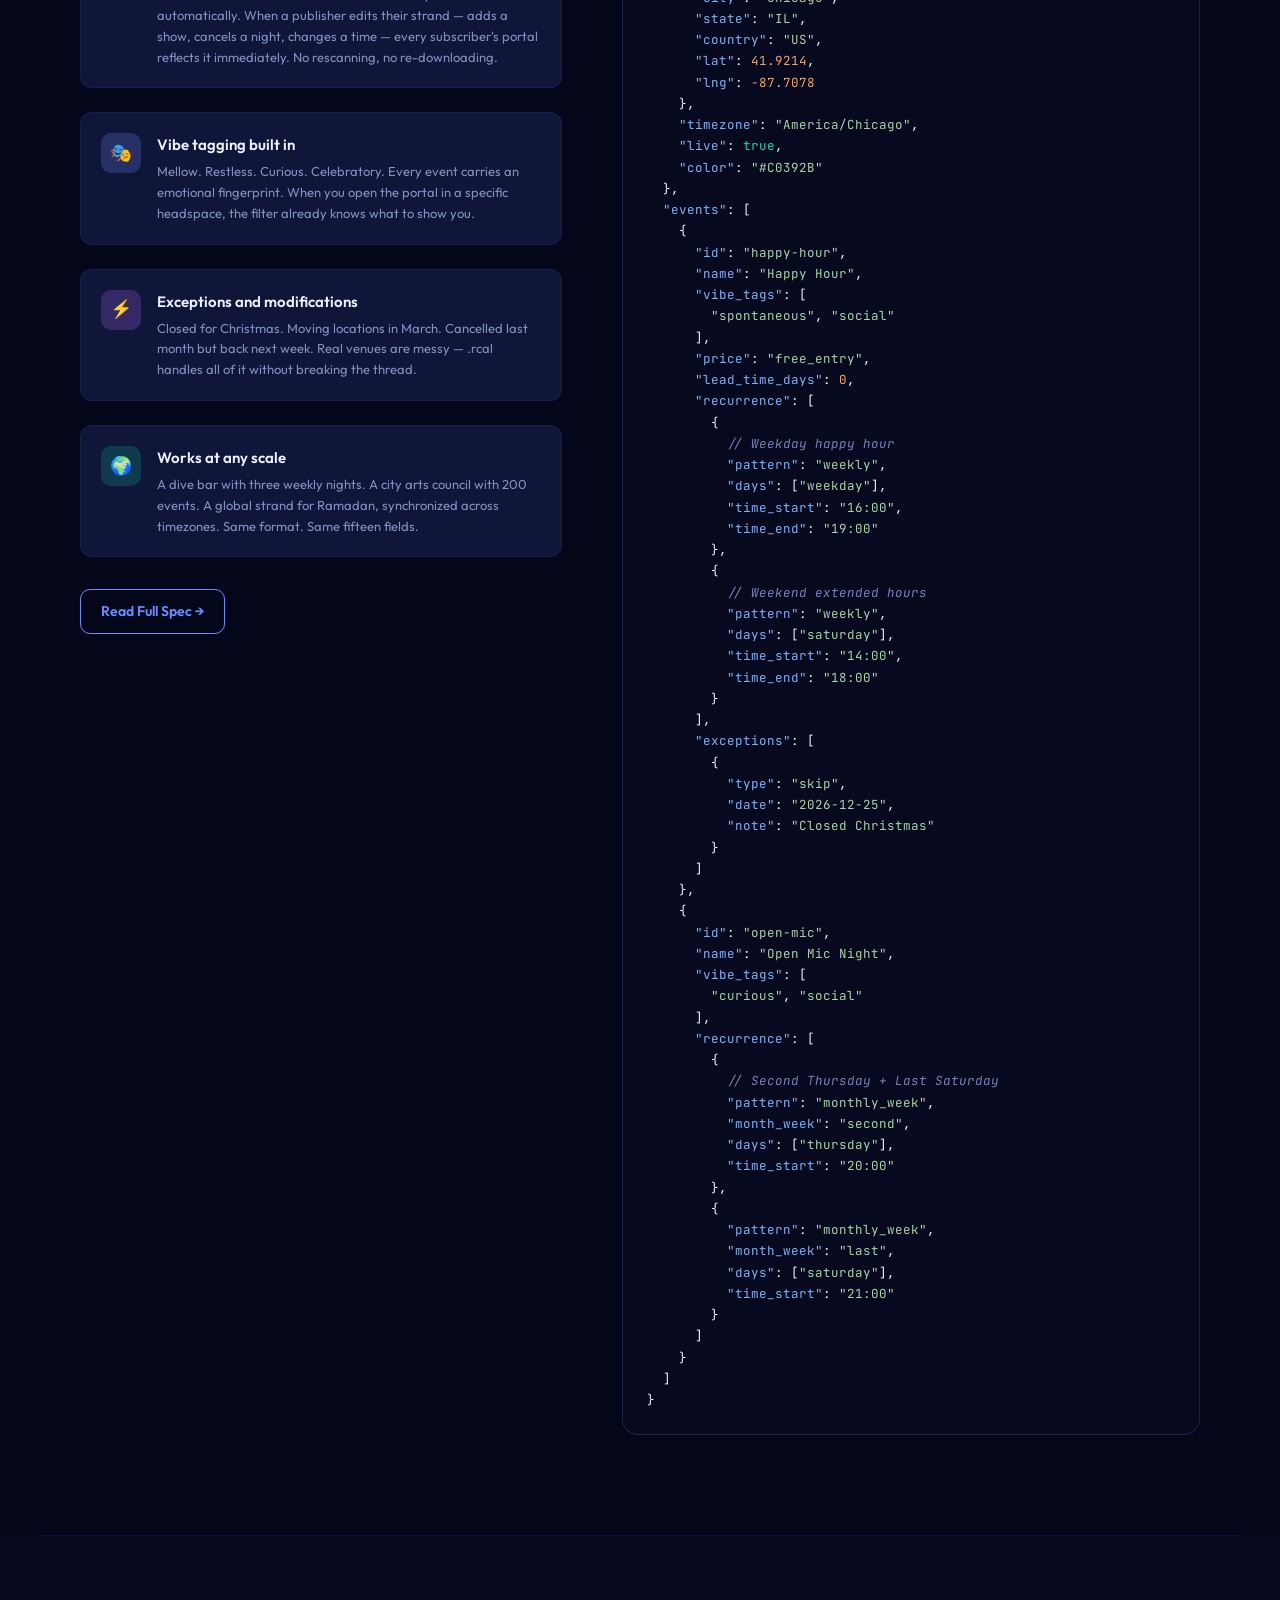
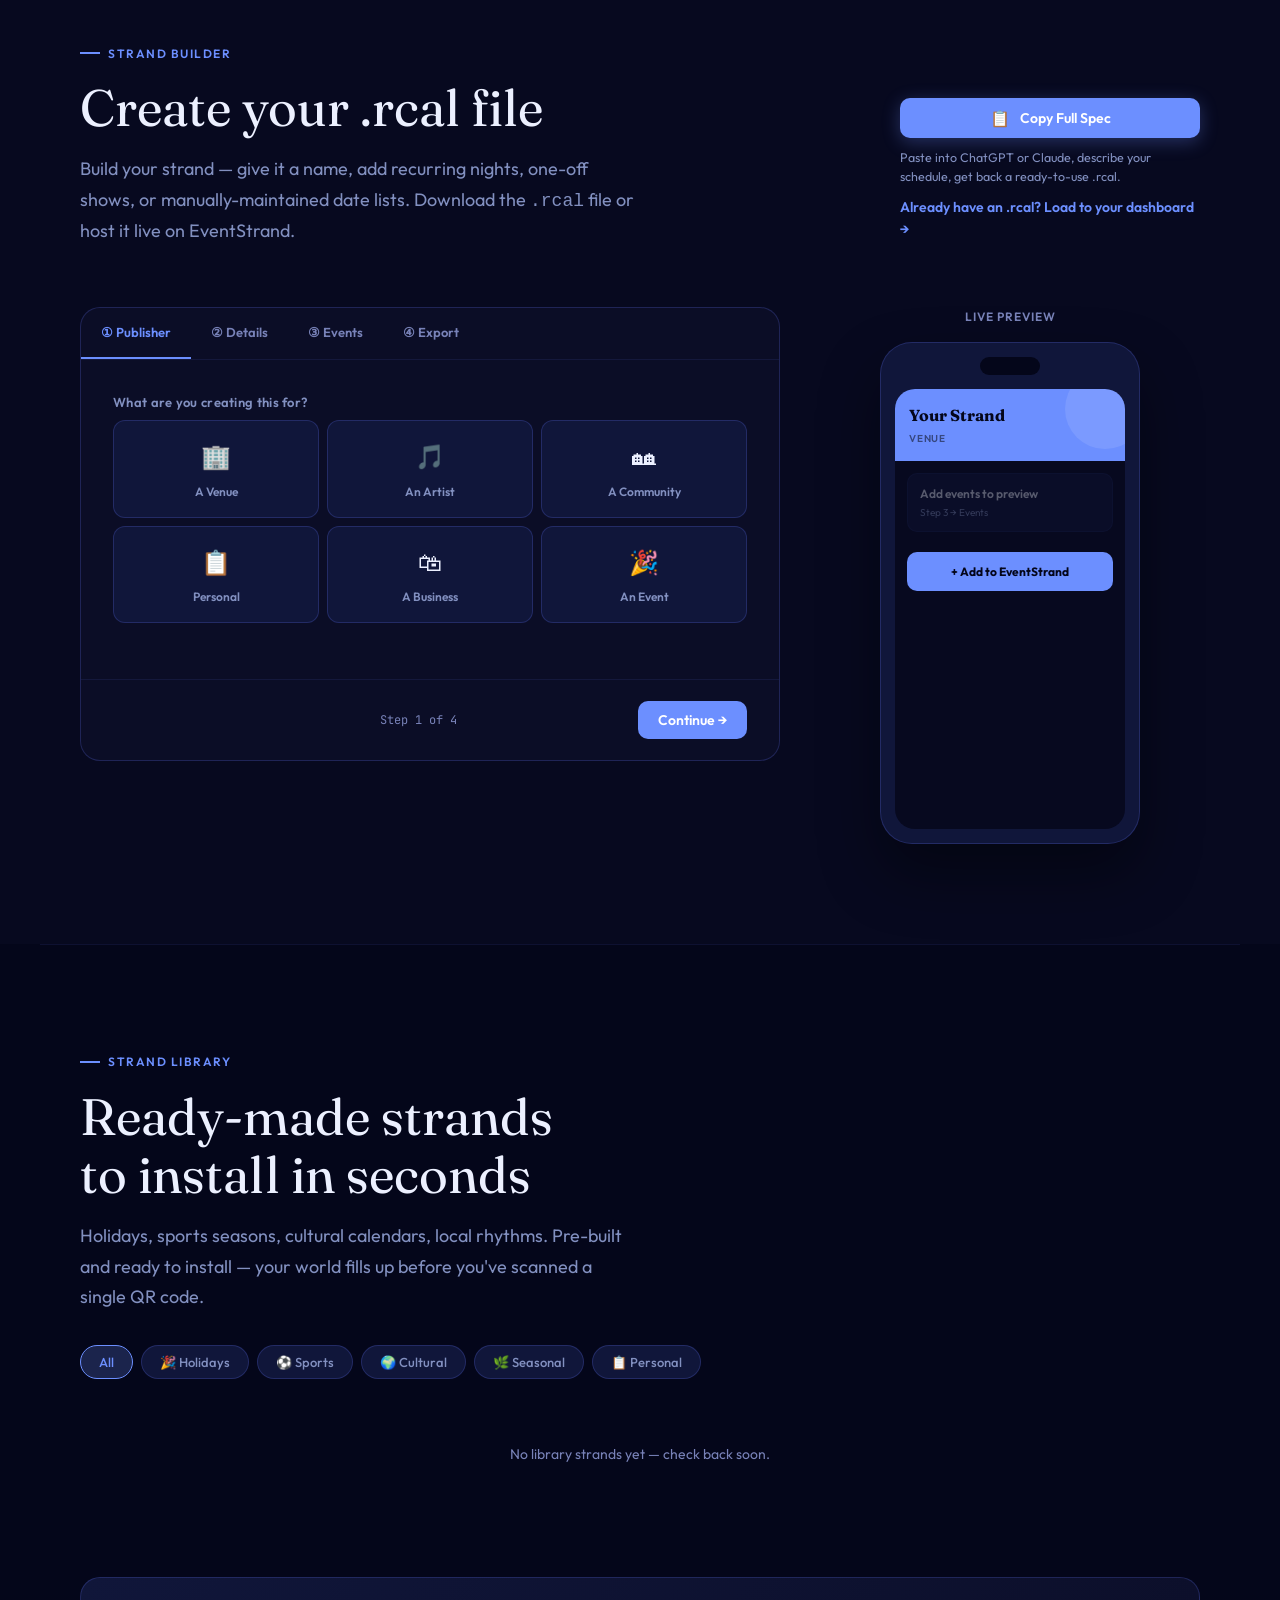
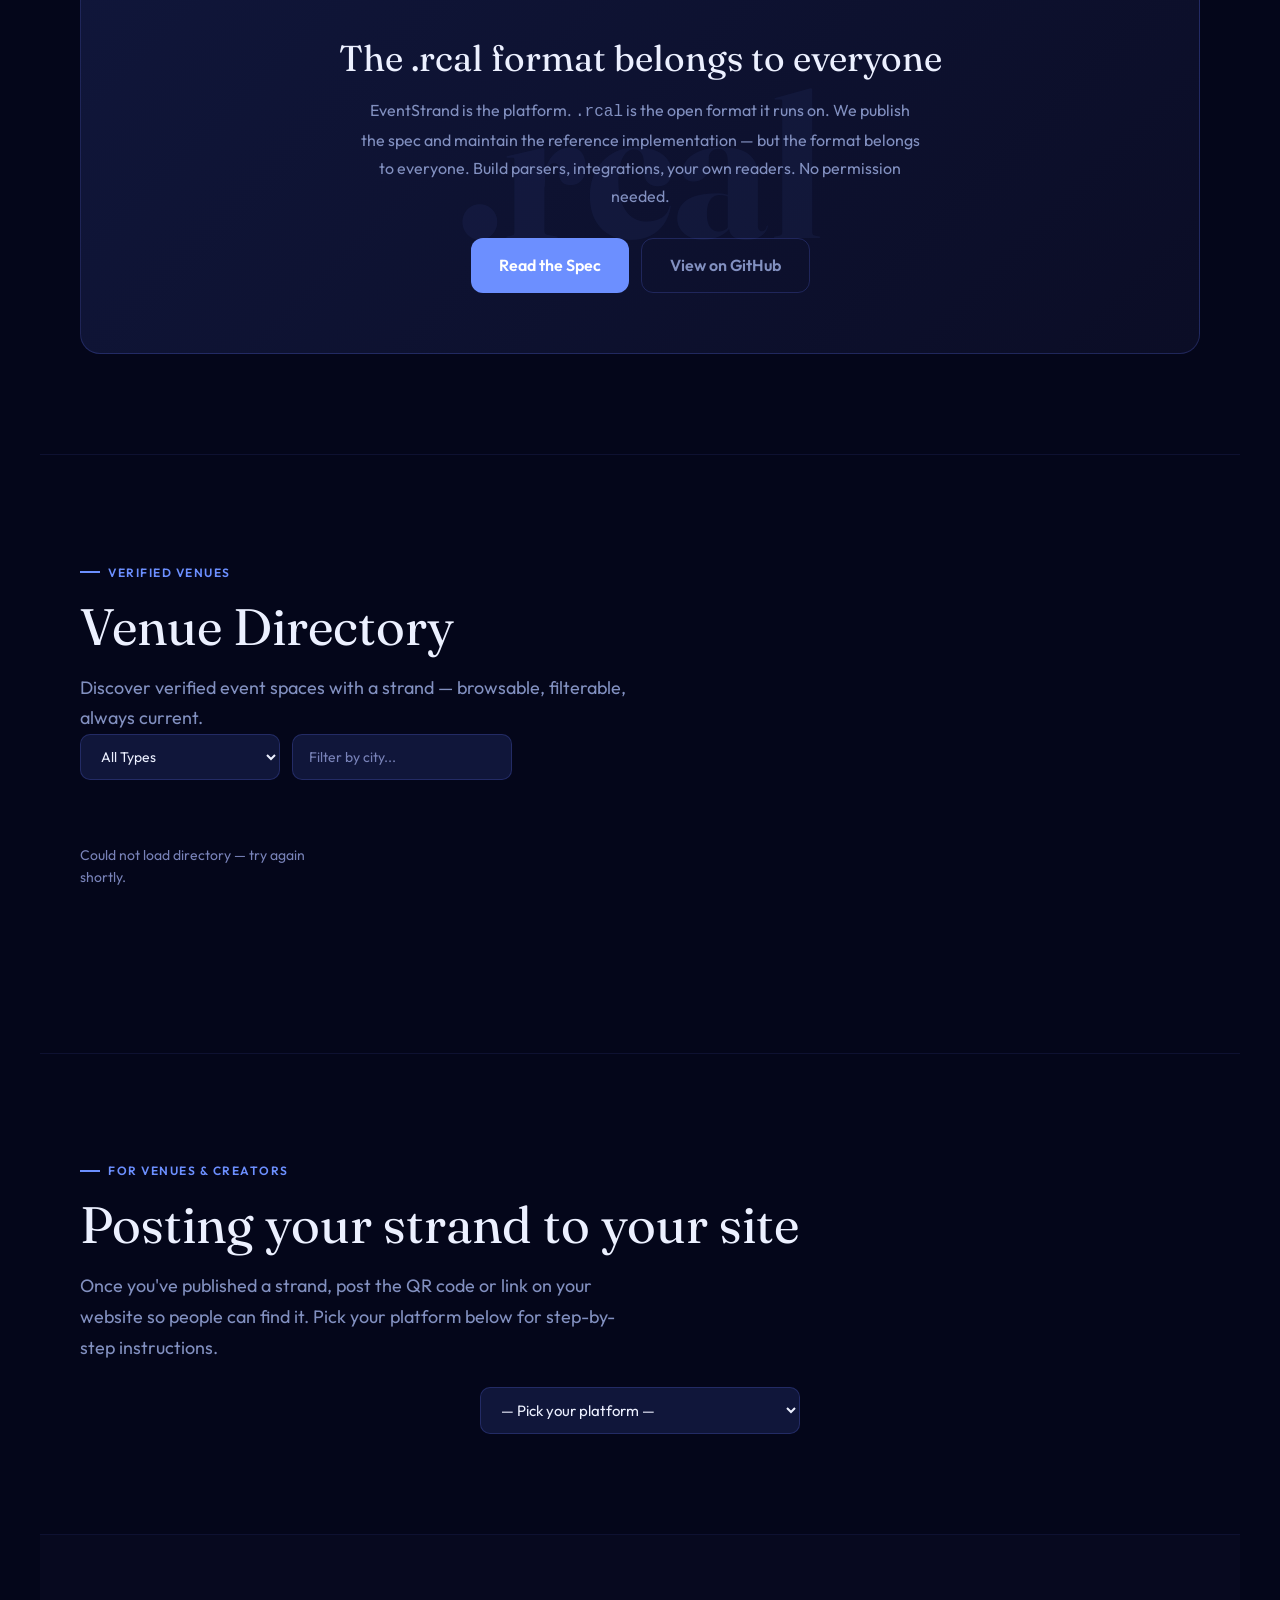
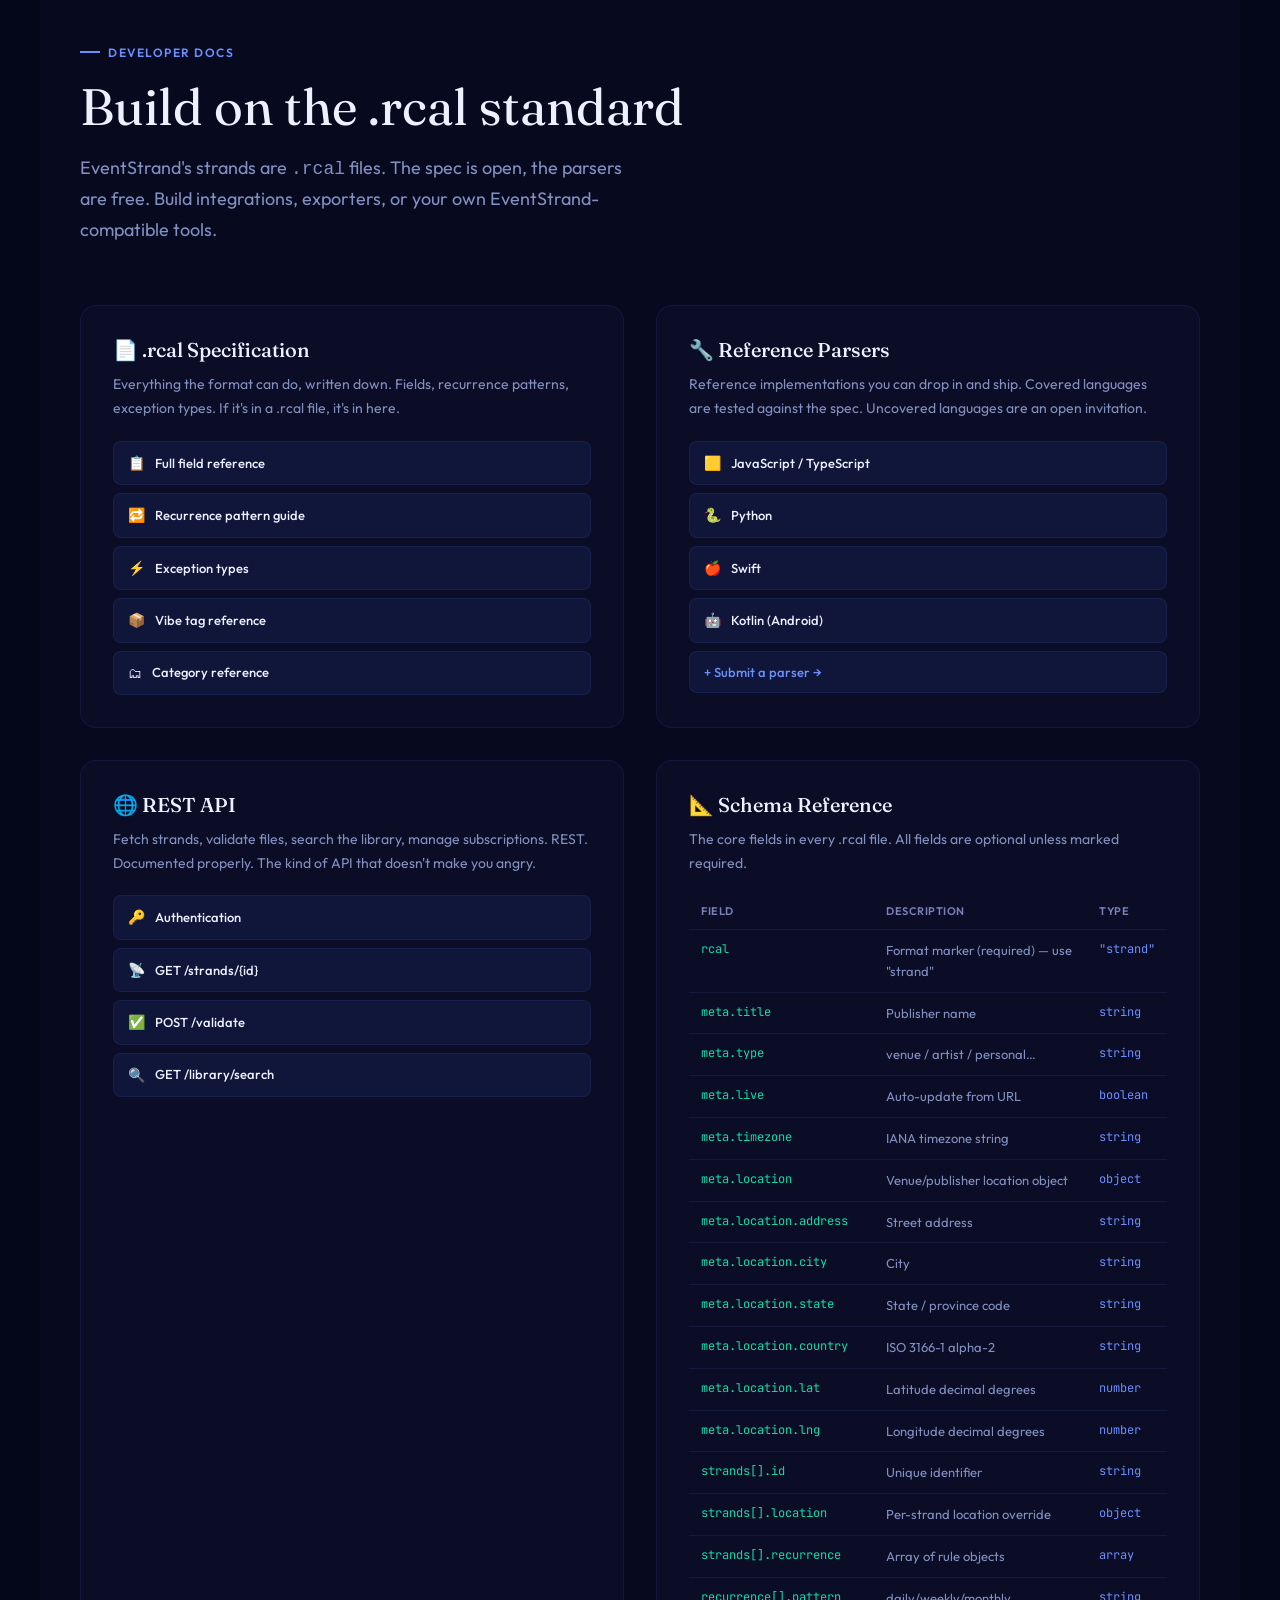
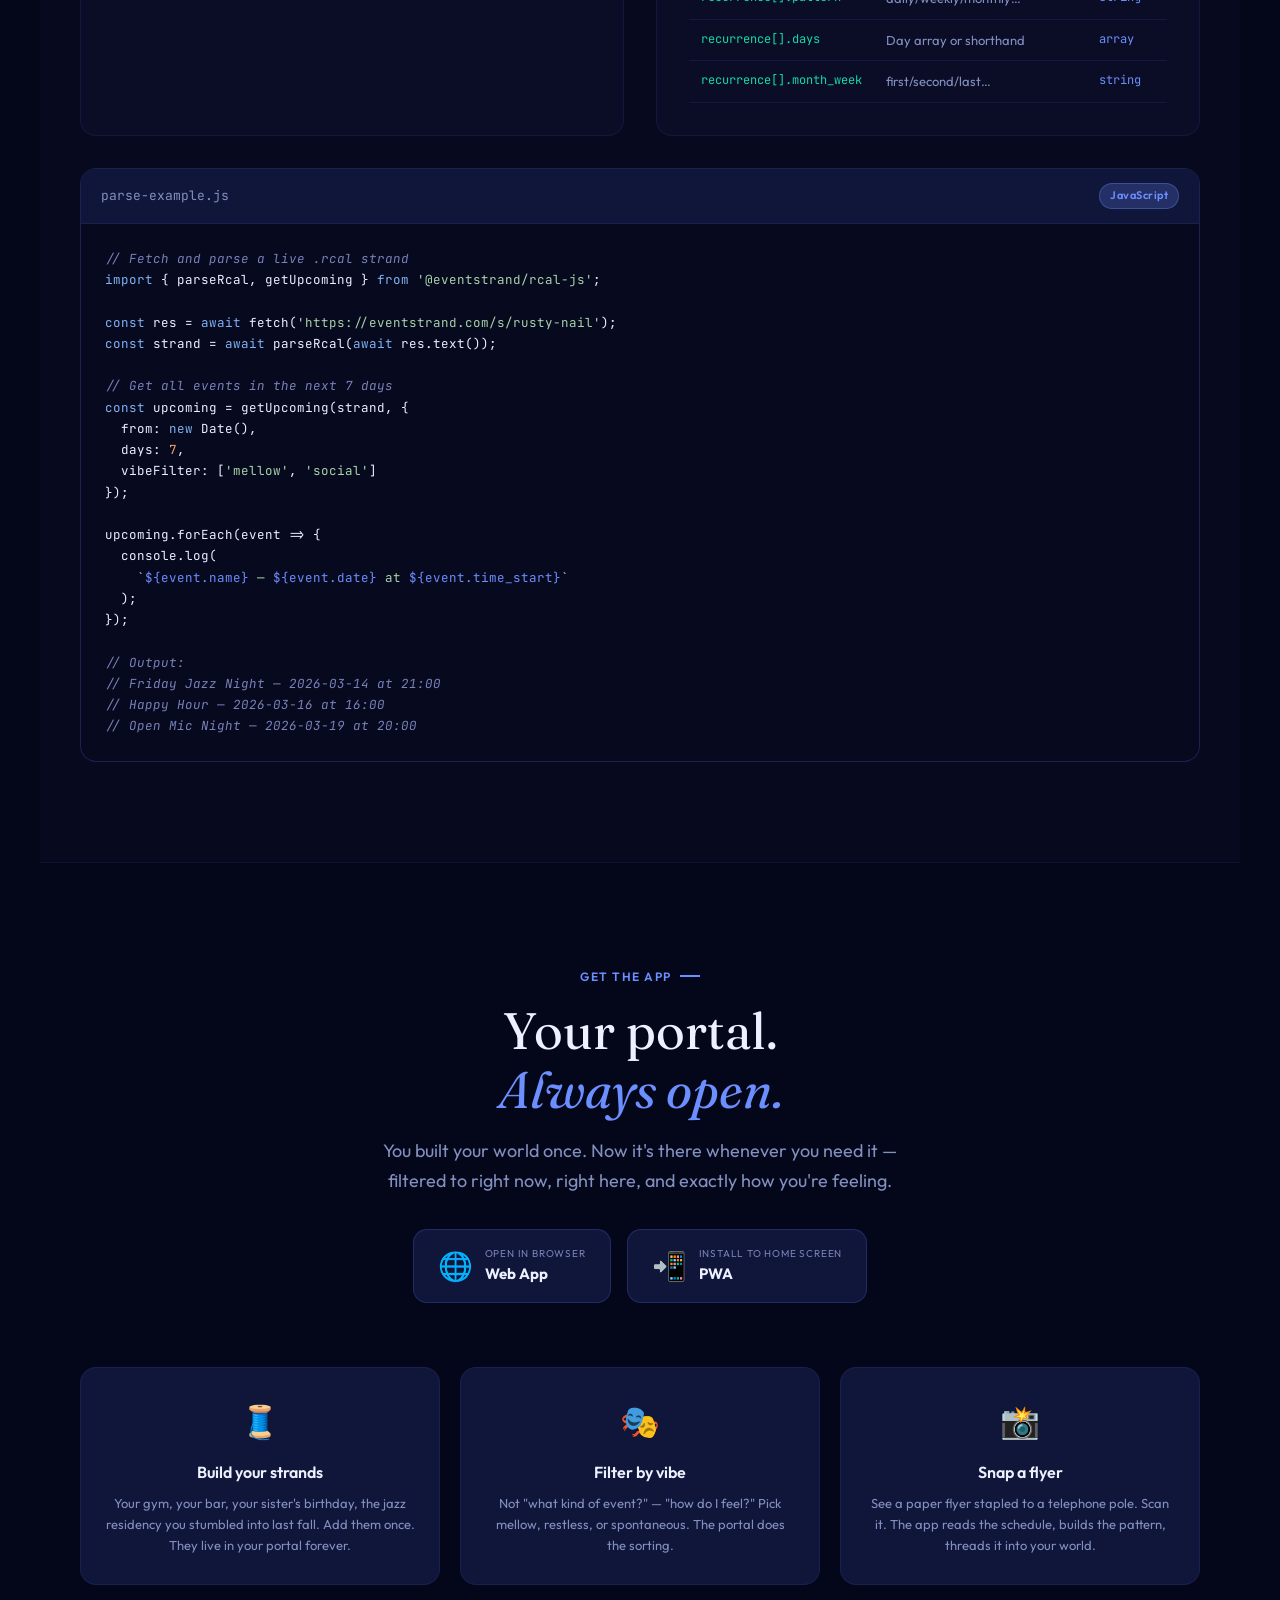
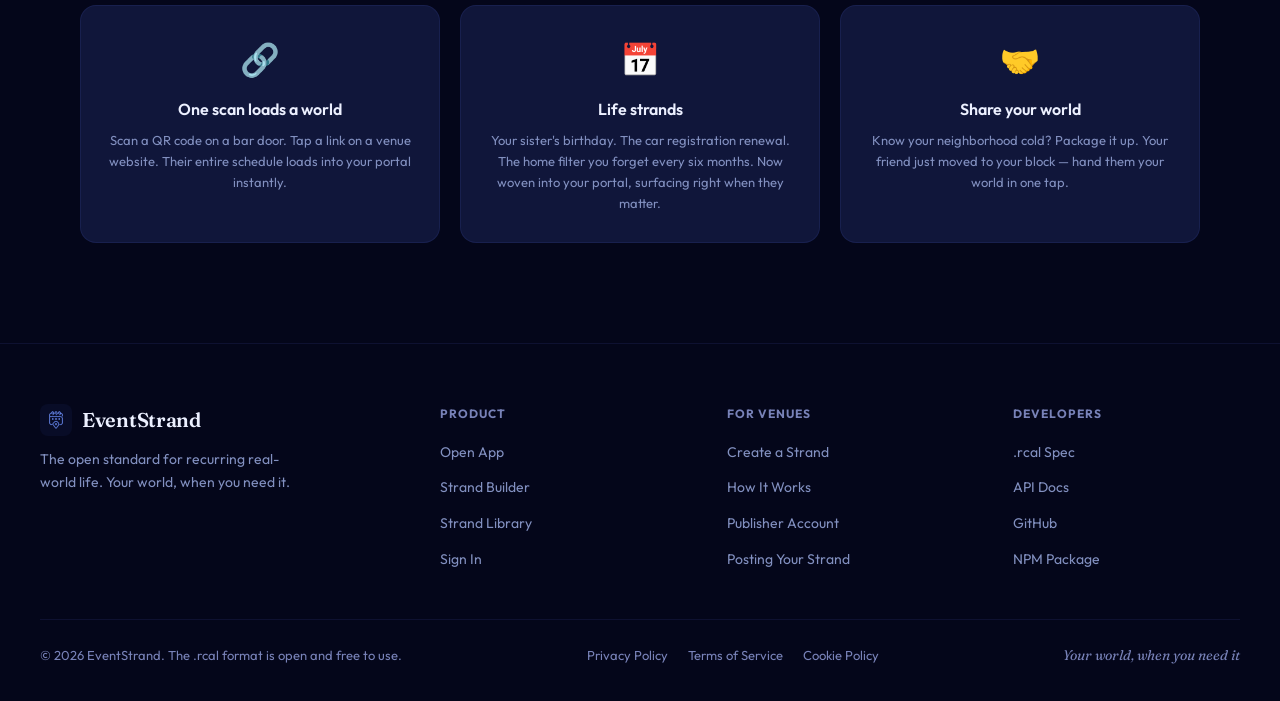
==== commit a5fff993: "Fix script injection, move sessions to the httpOnly cookie, show real dates, add mobile menu - Escap" ====
--- a/index.html
+++ b/index.html
@@ -4,6 +4,8 @@
 <meta charset="UTF-8">
 <meta name="viewport" content="width=device-width, initial-scale=1.0">
 <title>EventStrand — Your World, When You Need It</title>
+<meta name="description" content="EventStrand turns a venue's recurring events into a living schedule people can subscribe to. Build a strand once, share it by link or QR code, and export it as an open .rcal file.">
+<link rel="canonical" href="https://eventstrand.com/">
 <link rel="preconnect" href="https://fonts.googleapis.com">
 <link rel="preconnect" href="https://fonts.gstatic.com" crossorigin>
 <link href="https://fonts.googleapis.com/css2?family=Fraunces:ital,opsz,wght@0,9..144,300;0,9..144,400;0,9..144,600;0,9..144,700;1,9..144,300;1,9..144,400&family=Outfit:wght@300;400;500;600;700&family=JetBrains+Mono:wght@400;500&display=swap" rel="stylesheet">
@@ -50,8 +52,48 @@
 .nav-links a { color: var(--text-dim); text-decoration: none; font-size: 14px; font-weight: 500; padding: 6px 14px; border-radius: 8px; transition: all 0.2s; }
 .nav-links a:hover { color: var(--text); background: var(--surface); }
 .nav-links a.active { color: var(--text); text-decoration: underline; text-decoration-thickness: 2px; text-underline-offset: 8px; text-decoration-color: var(--primary); }
-@media (max-width: 760px) { .nav-spec-btn { display: none; } }
 .nav-cta { display: flex; align-items: center; gap: 10px; }
+.nav-links a, .nav-cta .btn { white-space: nowrap; }
+.nav-menu-btn { display: none; width: 40px; height: 40px; align-items: center; justify-content: center; background: transparent; border: 1px solid var(--border2); border-radius: 10px; color: var(--text); font-size: 20px; line-height: 1; cursor: pointer; }
+.nav-menu-btn:hover { background: var(--surface); }
+#nav-mobile-panel { display: none; position: fixed; top: 64px; left: 0; right: 0; z-index: 249; max-height: calc(100vh - 64px); overflow-y: auto; background: rgba(4,6,26,0.98); border-bottom: 1px solid var(--border2); padding: 10px 16px 16px; }
+#nav-mobile-panel.open { display: block; }
+#nav-mobile-panel a { display: block; padding: 12px 10px; color: var(--text); text-decoration: none; font-size: 16px; font-weight: 500; border-radius: 8px; }
+#nav-mobile-panel a:hover { background: var(--surface); }
+#nav-mobile-panel .nav-mobile-sep { height: 1px; background: var(--border); margin: 8px 0; }
+/* Laptop widths: tighten the bar so every link stays on one line. */
+@media (max-width: 1400px) {
+  nav { padding: 0 20px; }
+  .nav-links { gap: 0; }
+  .nav-links a { padding: 6px 8px; font-size: 13.5px; }
+  nav .nav-cta .btn { padding: 8px 12px; font-size: 13.5px; }
+}
+/* Below this the links move into the menu button. */
+@media (max-width: 1180px) {
+  .nav-links { display: none; }
+  .nav-menu-btn { display: inline-flex; }
+}
+@media (max-width: 760px) {
+  nav { padding: 0 14px; }
+  nav .nav-cta { gap: 6px; }
+  nav .nav-cta .nav-spec-btn, nav .nav-cta #nav-build-btn { display: none; }
+  .nav-logo-text { font-size: 18px; }
+}
+/* Single-column layouts: let columns shrink to the screen instead of to their widest child. */
+@media (max-width: 900px) {
+  .hero-inner, .concept-grid, .tab-content.active, .format-split, .builder-wrap, .dev-grid, .user-features, .account-split { grid-template-columns: minmax(0, 1fr) !important; }
+  .hero-inner > *, .concept-grid > *, .tab-content.active > *, .format-split > *, .builder-wrap > *, .dev-grid > *, .user-features > *, .account-split > * { min-width: 0; }
+  .perk > div { min-width: 0; }
+  .perk p, .perk h4, .dev-card p, .dev-card h3 { overflow-wrap: anywhere; }
+  pre { max-width: 100%; overflow-x: auto; }
+  .dev-card table { display: block; max-width: 100%; overflow-x: auto; }
+}
+/* Consent bar */
+#es-consent-bar { display: none; position: fixed; left: 12px; right: 12px; bottom: 12px; z-index: 400; max-width: 720px; margin: 0 auto; background: var(--surface); border: 1px solid var(--border2); border-radius: 14px; padding: 14px 16px; box-shadow: 0 12px 40px rgba(0,0,0,.5); font-size: 14px; color: var(--text); }
+#es-consent-bar.show { display: flex; flex-wrap: wrap; align-items: center; gap: 10px 16px; }
+#es-consent-bar p { flex: 1 1 260px; margin: 0; line-height: 1.5; color: var(--text); }
+#es-consent-bar a { color: var(--text); text-decoration: underline; }
+#es-consent-bar .es-consent-actions { display: flex; gap: 8px; }
 
 .btn { display: inline-flex; align-items: center; gap: 8px; padding: 10px 20px; border-radius: 10px; font-family: 'Outfit', sans-serif; font-size: 14px; font-weight: 600; cursor: pointer; transition: all 0.2s; text-decoration: none; border: none; }
 .btn-ghost { background: transparent; color: var(--text-dim); border: 1px solid var(--border2); }
@@ -343,7 +385,8 @@
 .qr-text p { font-size: 15px; color: var(--text-dim); line-height: 1.7; max-width: 480px; }
 
 #account { background: var(--bg2); }
-.account-split { display: grid; grid-template-columns: 1fr 1fr; gap: 60px; margin-top: 60px; }
+.account-split { display: grid; grid-template-columns: minmax(0,1fr) minmax(0,1fr); gap: 60px; margin-top: 60px; }
+.account-split > * { min-width: 0; }
 .login-box { background: var(--bg3); border-radius: 20px; border: 1px solid var(--border2); padding: 40px; }
 .login-box h3 { font-size: 24px; font-weight: 400; margin-bottom: 8px; }
 .login-box .sub { font-size: 14px; color: var(--text-dim); margin-bottom: 28px; }
@@ -510,7 +553,9 @@
   .builder-preview { display: none; }
   .dev-grid { grid-template-columns: 1fr; }
   .user-features { grid-template-columns: 1fr; }
-  .account-split { grid-template-columns: 1fr; }
+  .account-split { grid-template-columns: minmax(0,1fr); gap: 32px; }
+  .section-inner { padding: 0 20px; }
+  .login-box { padding: 24px 18px; }
   .footer-top { grid-template-columns: 1fr 1fr; gap: 32px; }
   .type-grid { grid-template-columns: repeat(2, 1fr); }
 }
@@ -610,15 +655,14 @@
 <meta property="og:type" content="website">
 <script src="https://accounts.google.com/gsi/client" async defer></script>
 <script type="text/javascript">
-  (function(f,b){if(!b.__SV){var e,g,i,h;window.mixpanel=b;b._i=[];b.init=function(e,f,c){function g(a,d){var b=d.split(".");2==b.length&&(a=a[b[0]],d=b[1]);a[d]=function(){a.push([d].concat(Array.prototype.slice.call(arguments,0)))}}var a=b;"undefined"!==typeof c?a=b[c]=[]:c="mixpanel";a.people=a.people||[];a.toString=function(a){var d="mixpanel";"mixpanel"!==c&&(d+="."+c);a||(d+=" (stub)");return d};a.people.toString=function(){return a.toString(1)+".people (stub)"};i="disable time_event track track_pageview track_links track_forms track_with_groups add_group set_group remove_group register register_once alias unregister identify name_tag set_config reset opt_in_tracking opt_out_tracking has_opted_in_tracking has_opted_out_tracking clear_opt_in_out_tracking start_batch_senders people.set people.set_once people.unset people.increment people.append people.union people.track_charge people.clear_charges people.delete_user people.remove".split(" ");for(h=0;h<i.length;h++)g(a,i[h]);var j="set set_once union unset remove delete".split(" ");a.get_group=function(){function b(c){d[c]=function(){call2_args=arguments;call2=[c].concat(Array.prototype.slice.call(call2_args,0));a.push([e,call2])}}for(var d={},e=arguments[0],c=1;c<arguments.length;c++)b(arguments[c]);return d};b._i.push([e,f,c])};b.__SV=1.2;e=f.createElement("script");e.type="text/javascript";e.async=!0;e.src="undefined"!==typeof MIXPANEL_CUSTOM_LIB_URL?MIXPANEL_CUSTOM_LIB_URL:"file:"===f.location.protocol&&"//cdn.mxpnl.com/libs/mixpanel-2-latest.min.js".match(/^\/\//)?"https://cdn.mxpnl.com/libs/mixpanel-2-latest.min.js":"//cdn.mxpnl.com/libs/mixpanel-2-latest.min.js";g=f.getElementsByTagName("script")[0];g.parentNode.insertBefore(e,g)}})(document,window.mixpanel||[]);
-  // Only initialise Mixpanel if the user has accepted analytics cookies,
-  // GPC is not set, and consent has been explicitly given.
-  // Passwords are masked so session recordings cannot capture credentials.
+  // Analytics are opt-in. Until the visitor allows analytics (and never when the
+  // browser sends Global Privacy Control), nothing from Mixpanel is loaded at all.
   (function() {
     if (navigator.globalPrivacyControl) return;
     var consent;
     try { consent = JSON.parse(localStorage.getItem('es_consent_v1') || 'null'); } catch(e){}
     if (!consent || consent.analytics !== true) return;
+    (function(f,b){if(!b.__SV){var e,g,i,h;window.mixpanel=b;b._i=[];b.init=function(e,f,c){function g(a,d){var b=d.split(".");2==b.length&&(a=a[b[0]],d=b[1]);a[d]=function(){a.push([d].concat(Array.prototype.slice.call(arguments,0)))}}var a=b;"undefined"!==typeof c?a=b[c]=[]:c="mixpanel";a.people=a.people||[];a.toString=function(a){var d="mixpanel";"mixpanel"!==c&&(d+="."+c);a||(d+=" (stub)");return d};a.people.toString=function(){return a.toString(1)+".people (stub)"};i="disable time_event track track_pageview track_links track_forms track_with_groups add_group set_group remove_group register register_once alias unregister identify name_tag set_config reset opt_in_tracking opt_out_tracking has_opted_in_tracking has_opted_out_tracking clear_opt_in_out_tracking start_batch_senders people.set people.set_once people.unset people.increment people.append people.union people.track_charge people.clear_charges people.delete_user people.remove".split(" ");for(h=0;h<i.length;h++)g(a,i[h]);var j="set set_once union unset remove delete".split(" ");a.get_group=function(){function b(c){d[c]=function(){call2_args=arguments;call2=[c].concat(Array.prototype.slice.call(call2_args,0));a.push([e,call2])}}for(var d={},e=arguments[0],c=1;c<arguments.length;c++)b(arguments[c]);return d};b._i.push([e,f,c])};b.__SV=1.2;e=f.createElement("script");e.type="text/javascript";e.async=!0;e.src="undefined"!==typeof MIXPANEL_CUSTOM_LIB_URL?MIXPANEL_CUSTOM_LIB_URL:"file:"===f.location.protocol&&"//cdn.mxpnl.com/libs/mixpanel-2-latest.min.js".match(/^\/\//)?"https://cdn.mxpnl.com/libs/mixpanel-2-latest.min.js":"//cdn.mxpnl.com/libs/mixpanel-2-latest.min.js";g=f.getElementsByTagName("script")[0];g.parentNode.insertBefore(e,g)}})(document,window.mixpanel||[]);
     mixpanel.init('c6accac9cb7abaff6168b5a10f9b65c3', {
       autocapture: true,
       record_sessions_percent: 10,
@@ -646,6 +690,7 @@
     <li><a href="#developer">Developers</a></li>
   </ul>
   <div class="nav-cta" id="nav-cta-area">
+    <button class="nav-menu-btn" id="nav-menu-btn" aria-label="Open menu" aria-expanded="false" aria-controls="nav-mobile-panel" onclick="esToggleNavMenu()">☰</button>
     <a href="/spec" class="btn btn-ghost nav-spec-btn" title="Read the .rcal specification">.rcal Spec</a>
     <a href="#builder" class="btn btn-ghost" id="nav-build-btn">Create Strand</a>
     <button class="btn btn-primary" id="nav-signin-btn" onclick="esShowAuth()" style="display:flex">Sign In</button>
@@ -660,6 +705,51 @@
     </div>
   </div>
 </nav>
+<div id="nav-mobile-panel" onclick="if(event.target.tagName==='A')esToggleNavMenu(false)">
+  <a href="#" onclick="esNavHome();return false;">Home</a>
+  <a href="#concept">About</a>
+  <a href="#how">How It Works</a>
+  <a href="#builder">Builder</a>
+  <a href="#library">Library</a>
+  <a href="#venue-guides">Venue Guides</a>
+  <a href="#directory">Directory</a>
+  <a href="#developer">Developers</a>
+  <div class="nav-mobile-sep"></div>
+  <a href="/spec">.rcal Spec</a>
+  <a href="#builder">Create Strand</a>
+</div>
+<script>
+  function esToggleNavMenu(open) {
+    var panel = document.getElementById('nav-mobile-panel'), btn = document.getElementById('nav-menu-btn');
+    var show = typeof open === 'boolean' ? open : !panel.classList.contains('open');
+    panel.classList.toggle('open', show);
+    btn.setAttribute('aria-expanded', show ? 'true' : 'false');
+    btn.setAttribute('aria-label', show ? 'Close menu' : 'Open menu');
+    btn.textContent = show ? '✕' : '☰';
+  }
+  window.addEventListener('resize', function () { if (window.innerWidth > 1180) esToggleNavMenu(false); });
+  document.addEventListener('keydown', function (e) { if (e.key === 'Escape') esToggleNavMenu(false); });
+</script>
+
+<div id="es-consent-bar" role="region" aria-label="Analytics choice">
+  <p>EventStrand can use optional analytics to see how the site is used. Nothing is collected unless you allow it. <a href="/cookie-policy.html">Cookie policy</a></p>
+  <div class="es-consent-actions">
+    <button class="btn btn-ghost" onclick="esSetConsent(false)">Decline</button>
+    <button class="btn btn-ghost" style="border-color:var(--primary);color:var(--text);" onclick="esSetConsent(true)">Allow analytics</button>
+  </div>
+</div>
+<script>
+  // Shown once, until the visitor chooses. The choice can be changed any time on the cookie policy page.
+  function esSetConsent(allow) {
+    try { localStorage.setItem('es_consent_v1', JSON.stringify({ necessary: true, analytics: !!allow, preferences: false })); } catch (e) {}
+    document.getElementById('es-consent-bar').classList.remove('show');
+  }
+  (function () {
+    var stored = null;
+    try { stored = localStorage.getItem('es_consent_v1'); } catch (e) {}
+    if (!stored && !navigator.globalPrivacyControl) document.getElementById('es-consent-bar').classList.add('show');
+  })();
+</script>
 
 <!-- ══ ACCOUNT / LOGIN ══ -->
 <div id="account" class="section-full" style="background:var(--bg2);">
@@ -1520,7 +1610,7 @@
   <p class="section-sub">Discover verified event spaces with a strand — browsable, filterable, always current.</p>
 
   <div class="directory-filters" id="directoryFilters" style="display:flex;gap:12px;flex-wrap:wrap;margin-bottom:2rem;">
-    <select id="filterType" class="field-input" style="max-width:200px;font-size:14px;" onchange="esLoadDirectory(true)">
+    <select id="filterType" aria-label="Filter the directory by type" class="field-input" style="max-width:200px;font-size:14px;" onchange="esLoadDirectory(true)">
       <option value="">All Types</option>
       <option value="bar">Bar</option>
       <option value="restaurant">Restaurant</option>
@@ -1557,7 +1647,7 @@
   <p class="section-sub">Once you've published a strand, post the QR code or link on your website so people can find it. Pick your platform below for step-by-step instructions.</p>
 
   <div class="vg-picker-row">
-    <select id="vg-platform-select" class="field-input" style="max-width:320px;font-size:15px;" onchange="esShowVenueGuide(this.value)">
+    <select id="vg-platform-select" aria-label="Choose your platform" class="field-input" style="max-width:320px;font-size:15px;" onchange="esShowVenueGuide(this.value)">
       <option value="">— Pick your platform —</option>
       <option value="squarespace">Squarespace</option>
       <option value="wix">Wix</option>
@@ -2365,6 +2455,31 @@
         <div style="font-size:15px;color:var(--text);">Sign out</div>
         <button class="settings-edit-btn" onclick="esSignOut()" style="color:var(--red);border-color:var(--red);">Sign Out</button>
       </div>
+      <div class="settings-row">
+        <div>
+          <div style="font-size:15px;color:var(--text);margin-bottom:2px;">Sign out everywhere</div>
+          <div style="font-size:13px;color:var(--text-dim);">Ends every session on every device, including this one.</div>
+        </div>
+        <button class="settings-edit-btn" onclick="esSignOutEverywhere()">Sign out all</button>
+      </div>
+      <div class="settings-row" style="align-items:flex-start;">
+        <div>
+          <div style="font-size:15px;color:var(--text);margin-bottom:2px;">Delete account</div>
+          <div style="font-size:13px;color:var(--text-dim);">Permanently deletes your account, your strands and braids, and your subscriptions. This cannot be undone.</div>
+          <div id="delete-account-form" style="display:none;margin-top:12px;max-width:340px;">
+            <label class="field-label" for="delete-account-confirm">Type DELETE to confirm</label>
+            <input class="field-input" id="delete-account-confirm" type="text" autocomplete="off" placeholder="DELETE">
+            <label class="field-label" for="delete-account-password" style="margin-top:10px;display:block;">Password (leave empty if you only sign in with Google)</label>
+            <input class="field-input" id="delete-account-password" type="password" autocomplete="current-password">
+            <div id="delete-account-error" style="font-size:13px;color:var(--red);min-height:18px;margin-top:6px;"></div>
+            <div style="display:flex;gap:8px;margin-top:6px;">
+              <button class="btn btn-ghost" onclick="document.getElementById('delete-account-form').style.display='none'">Cancel</button>
+              <button class="btn btn-ghost" style="color:var(--red);border-color:var(--red);" onclick="esDeleteAccount()">Delete my account</button>
+            </div>
+          </div>
+        </div>
+        <button class="settings-edit-btn" onclick="document.getElementById('delete-account-form').style.display='block'" style="color:var(--red);border-color:var(--red);">Delete…</button>
+      </div>
     </div>
 
     <!-- API Keys section -->
